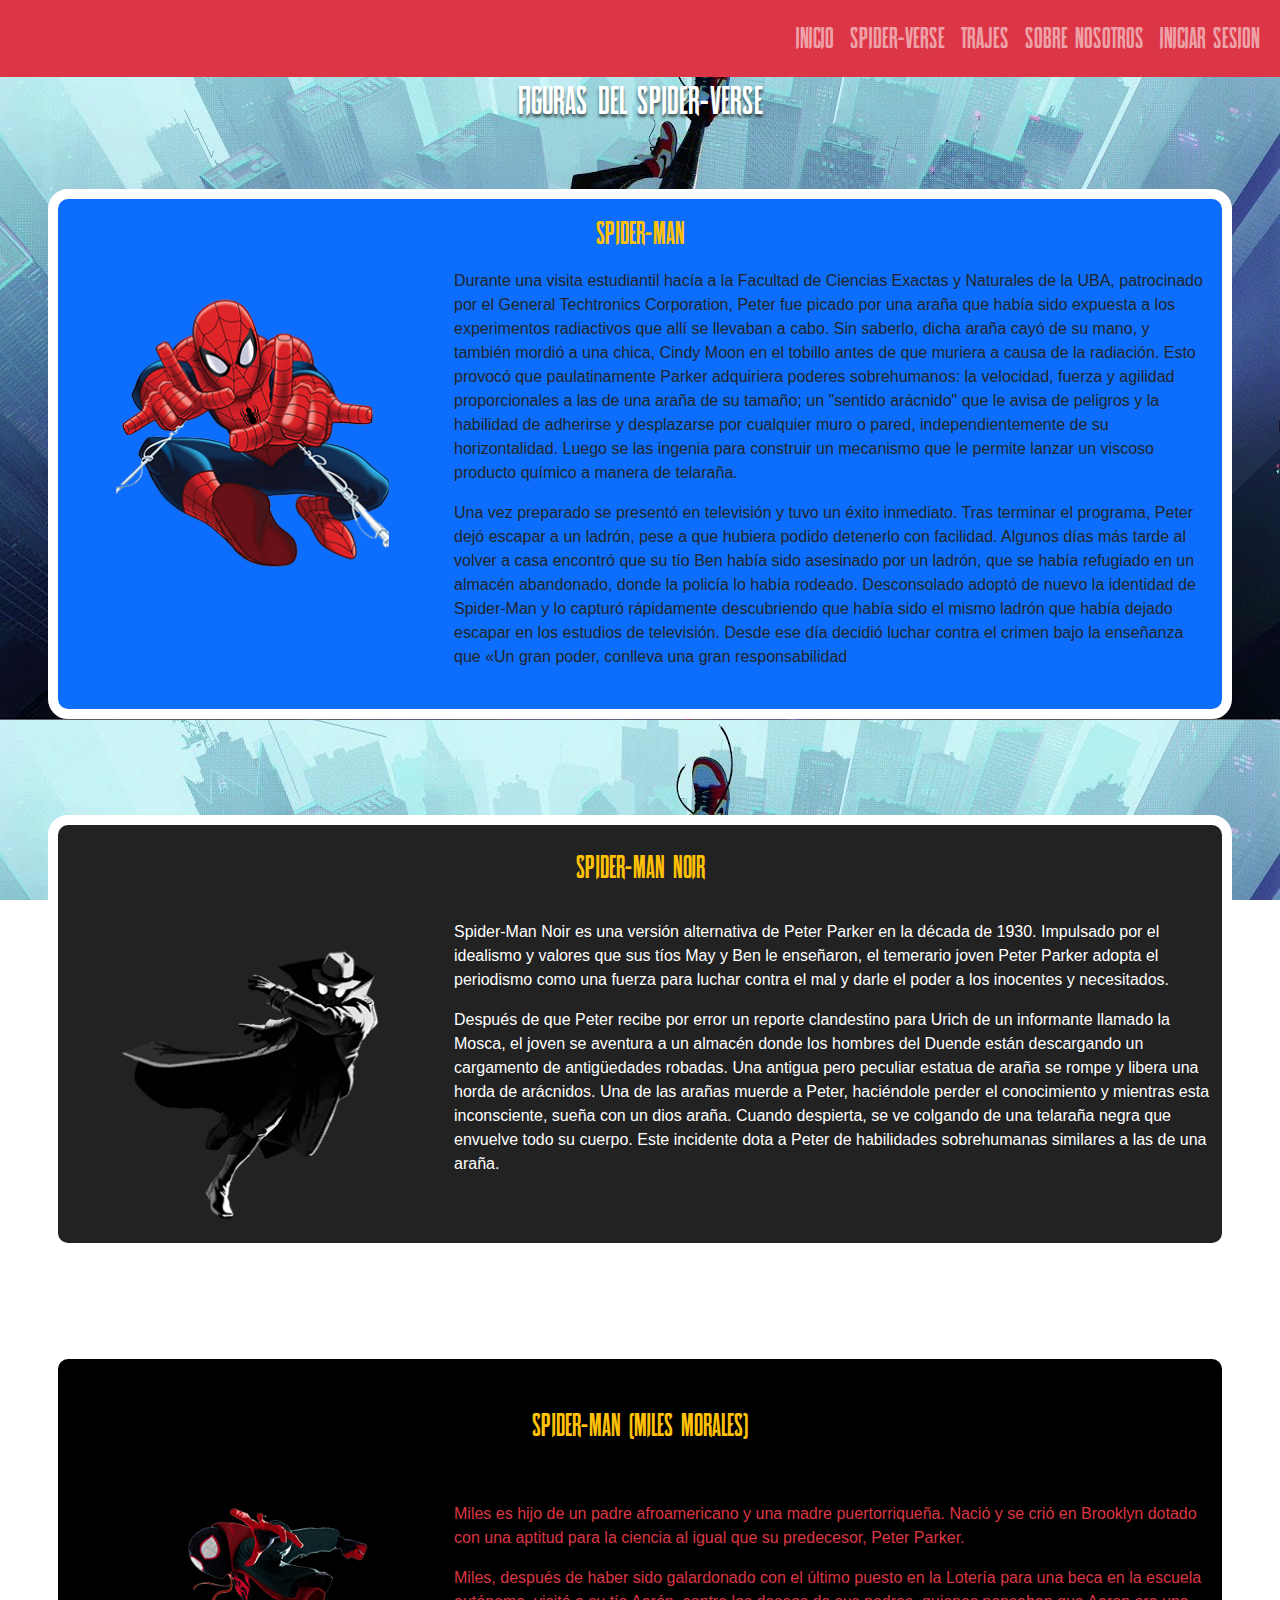
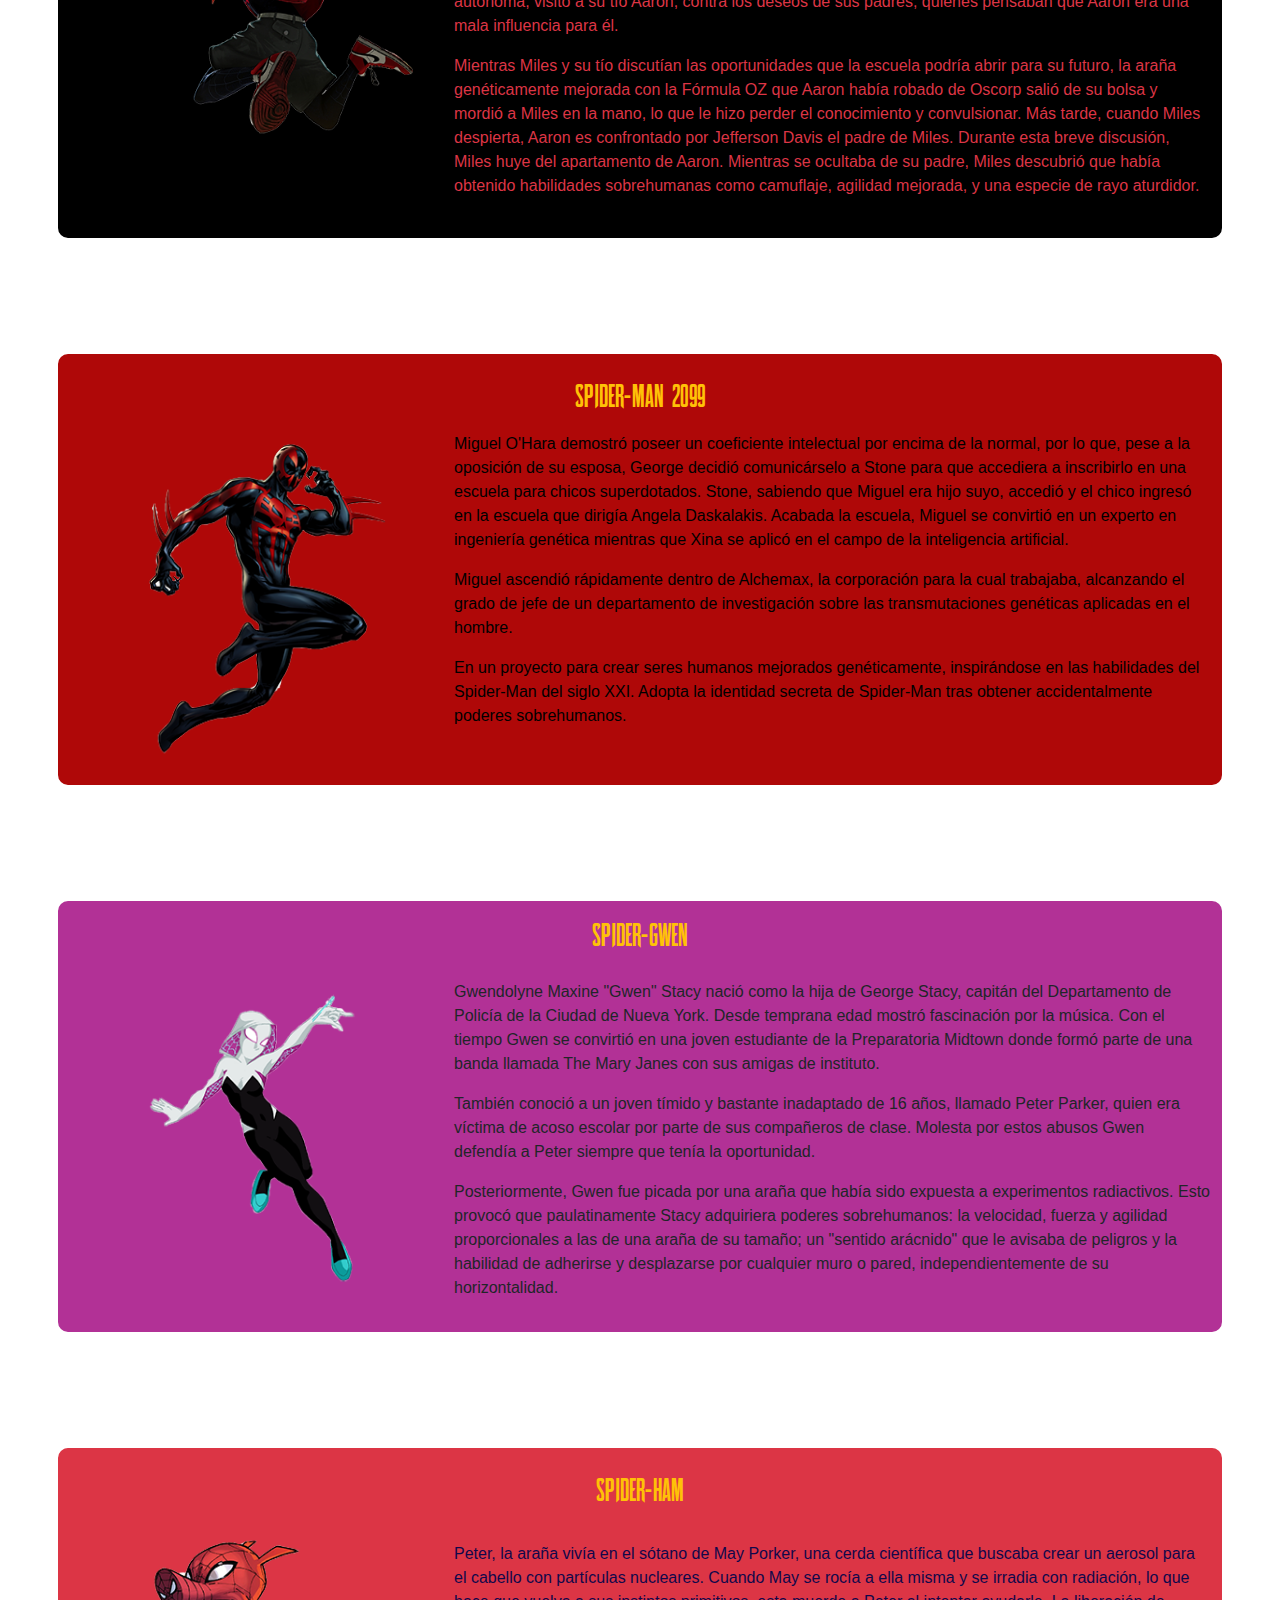
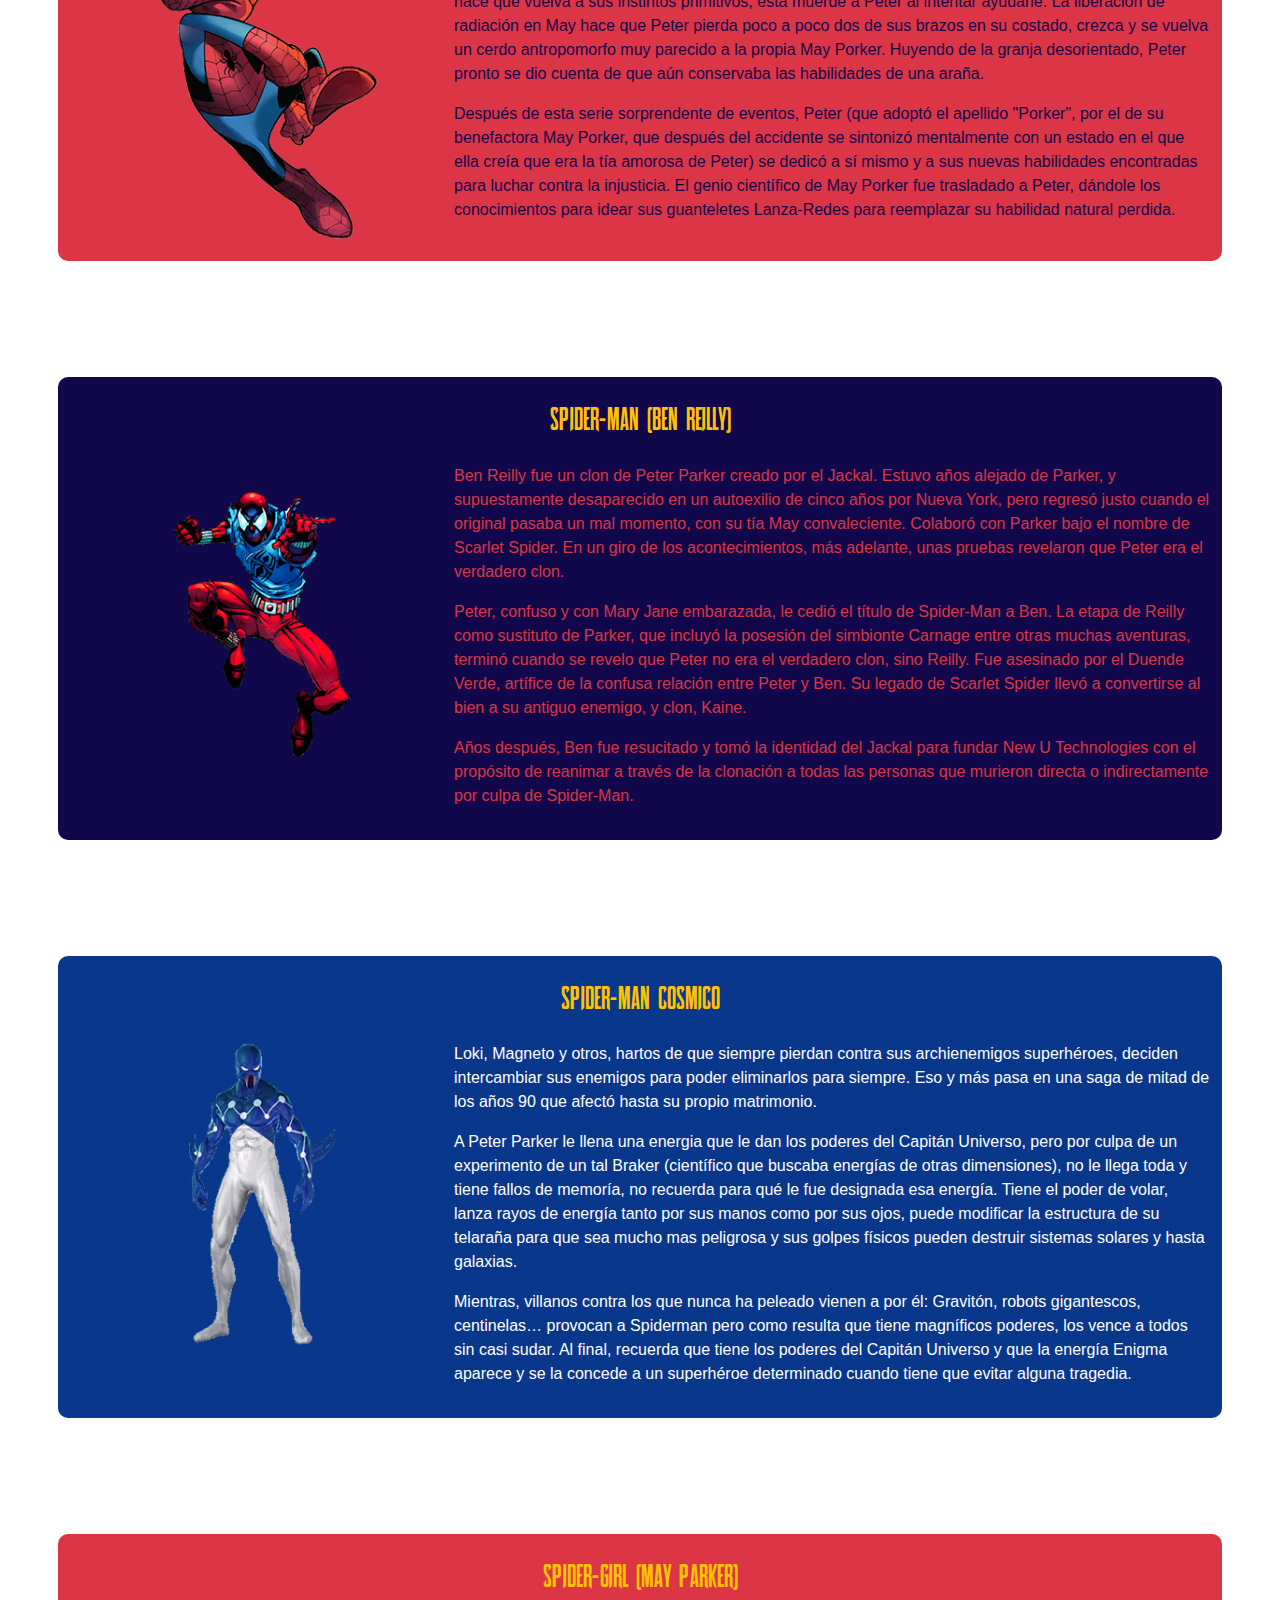
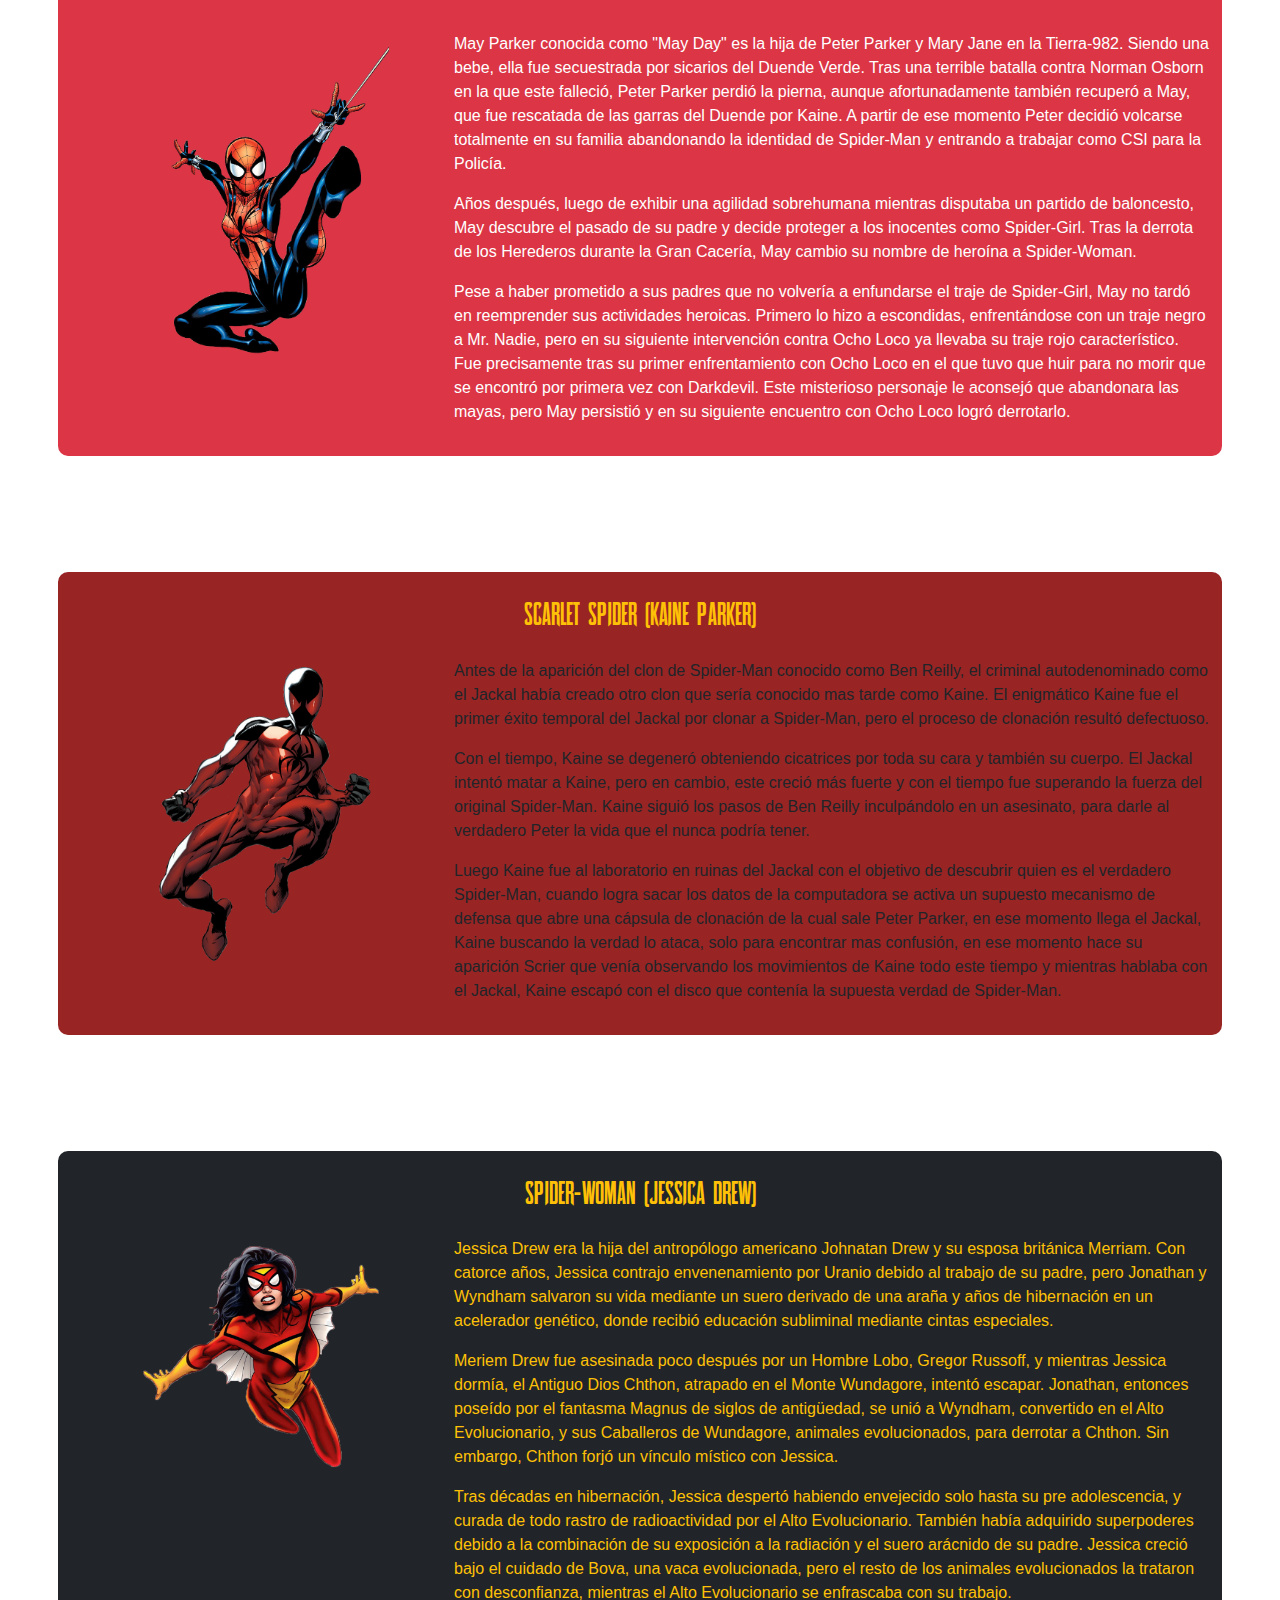
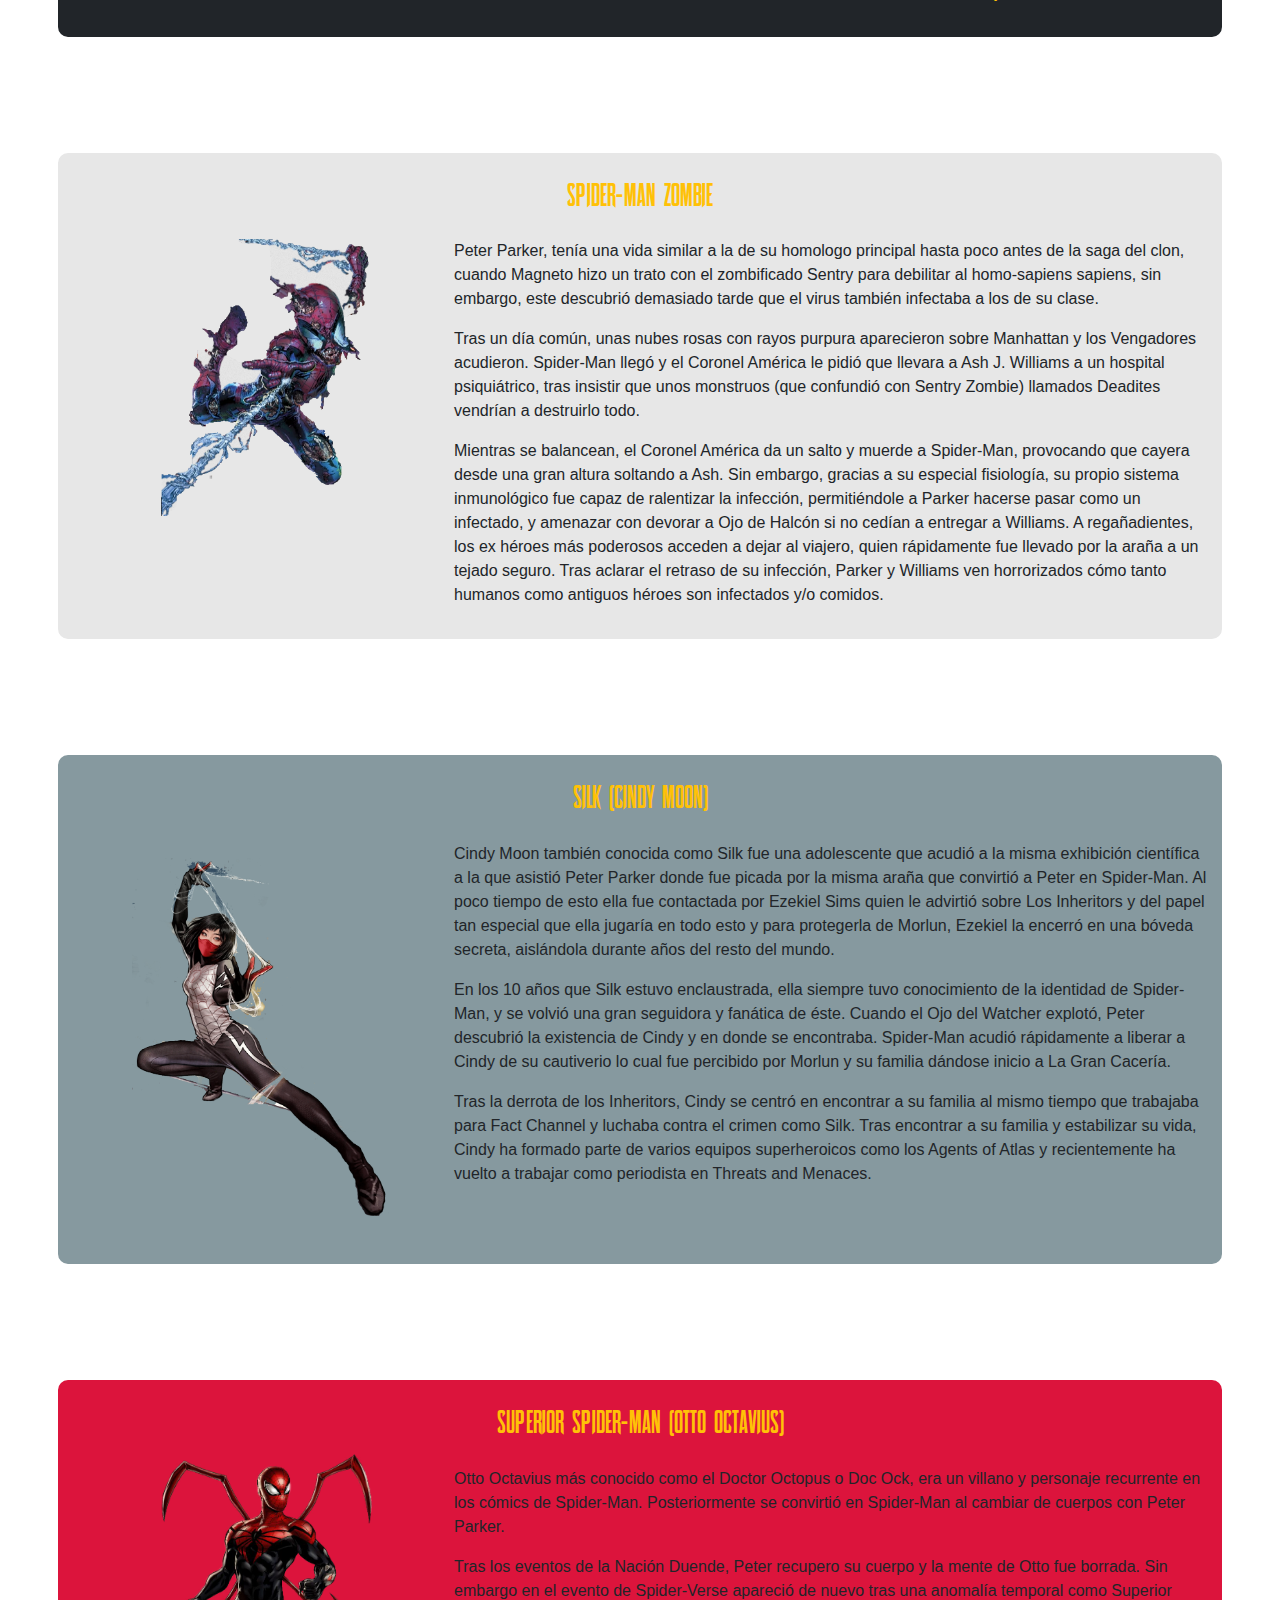
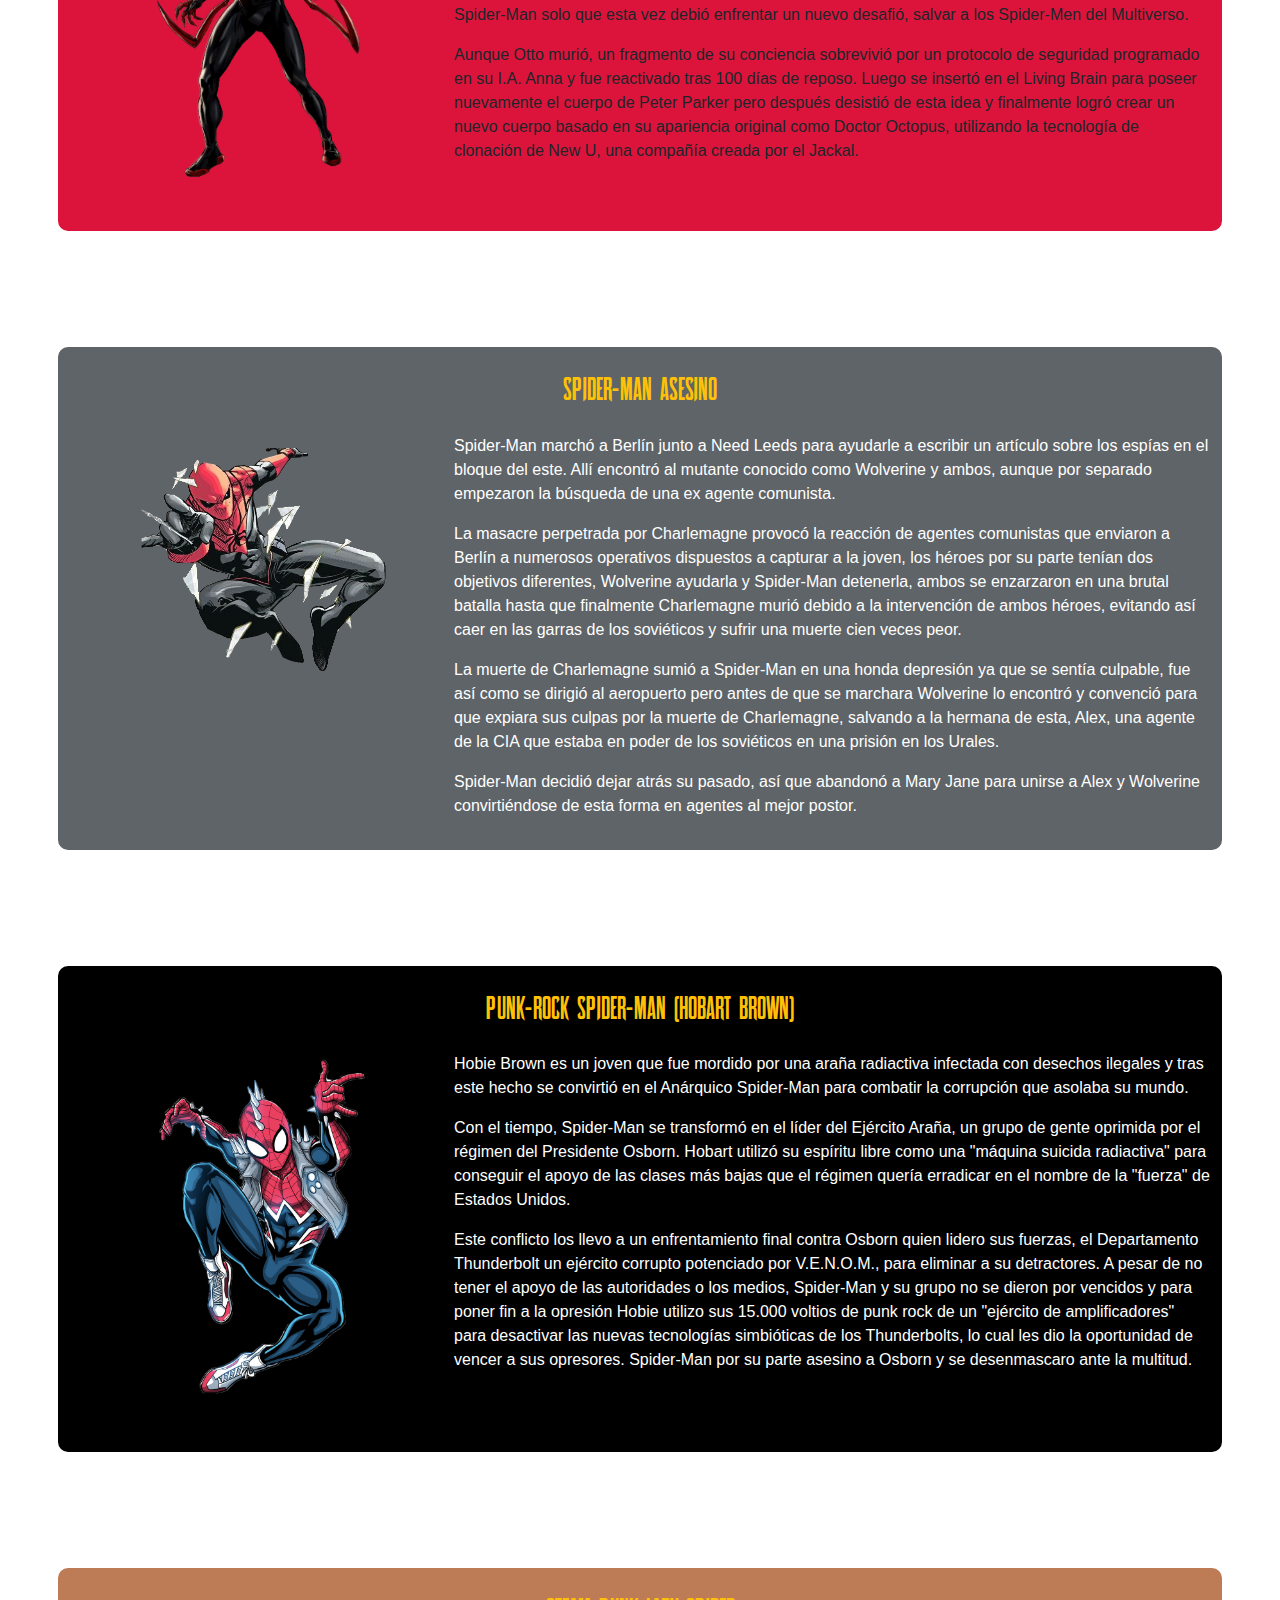
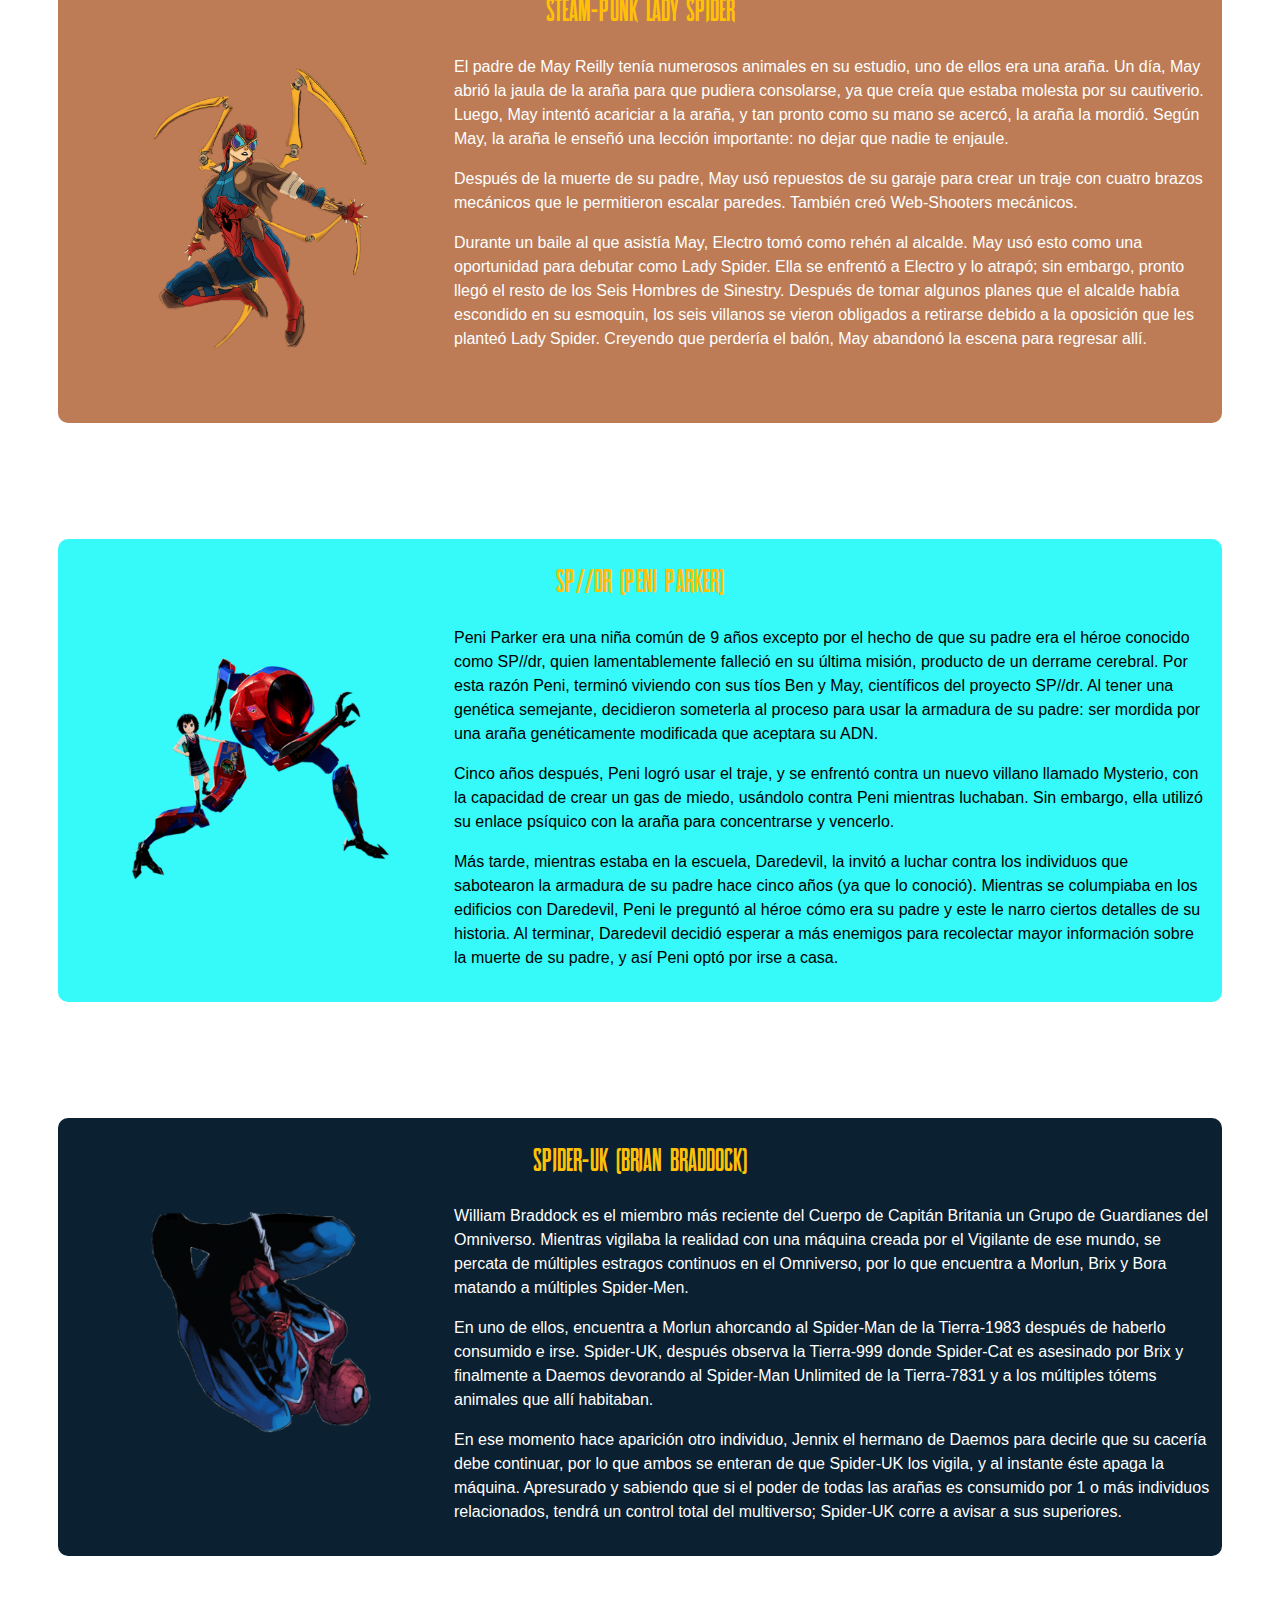
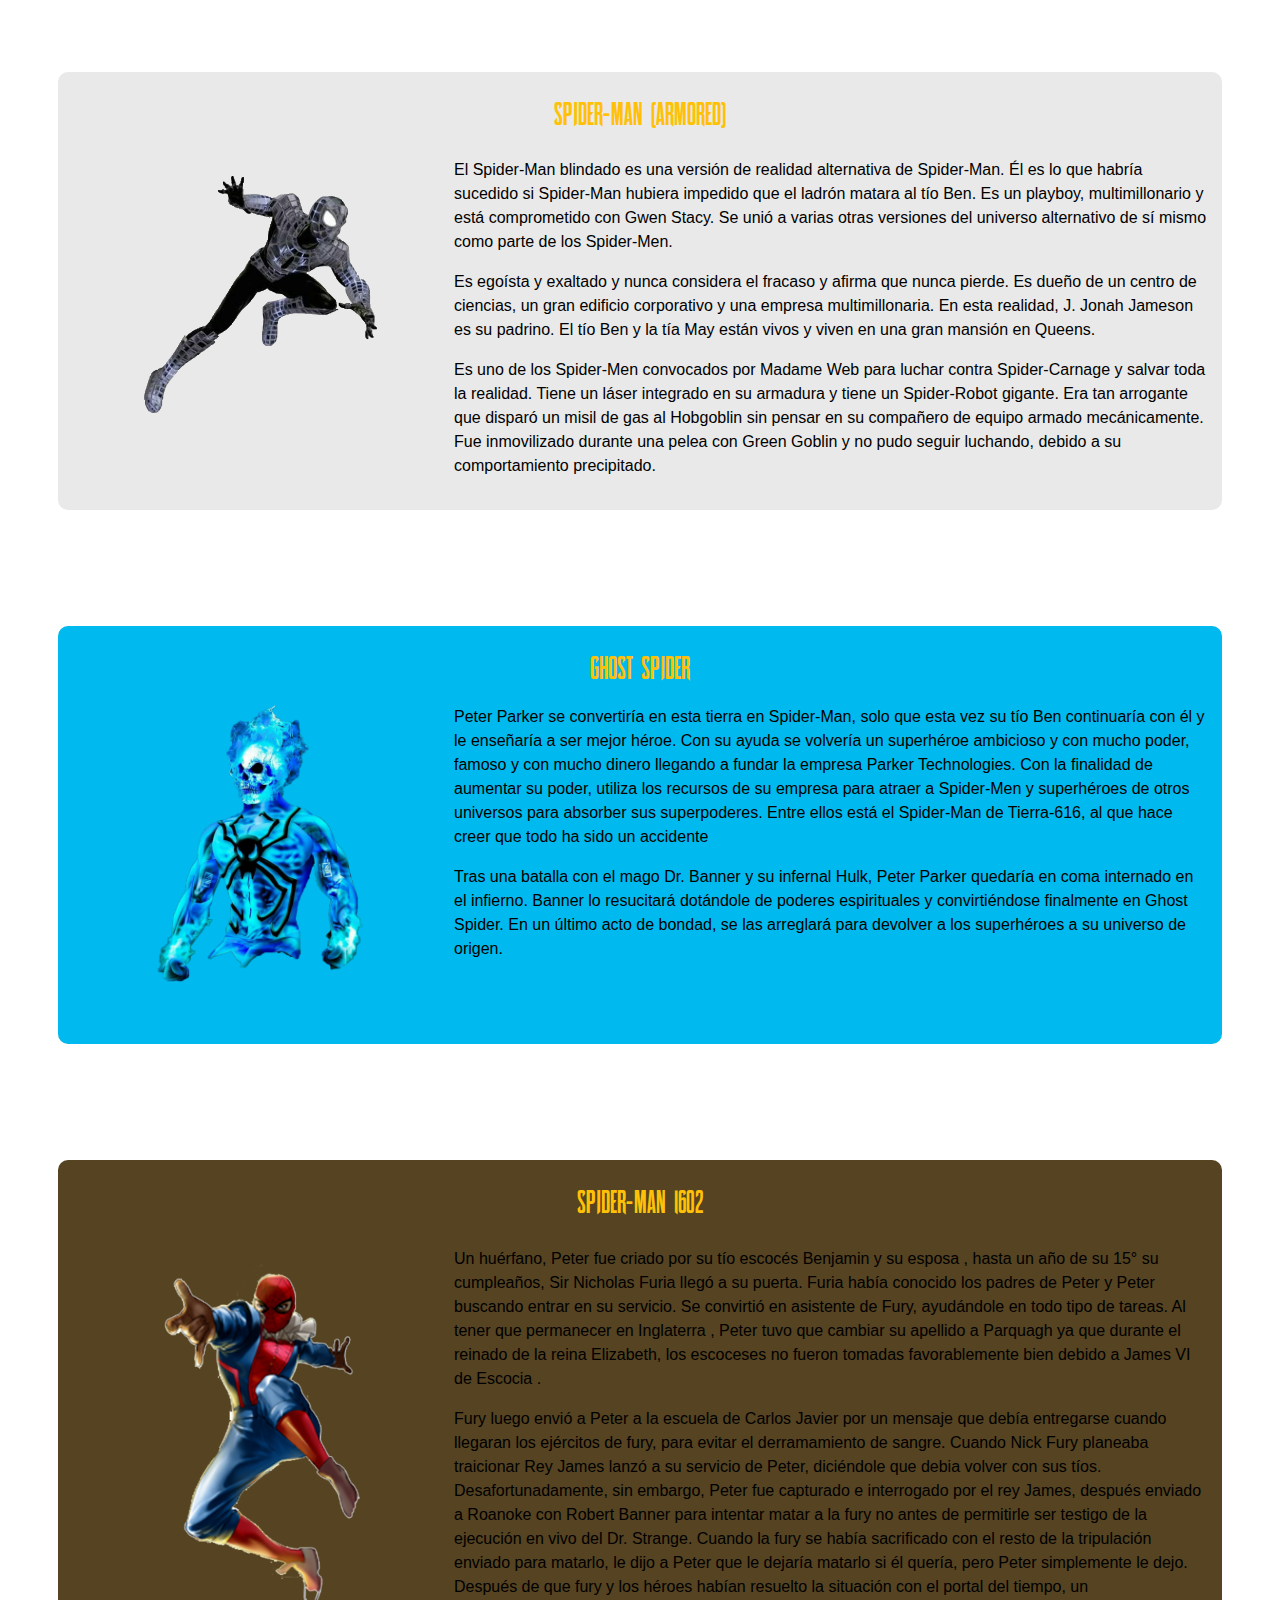
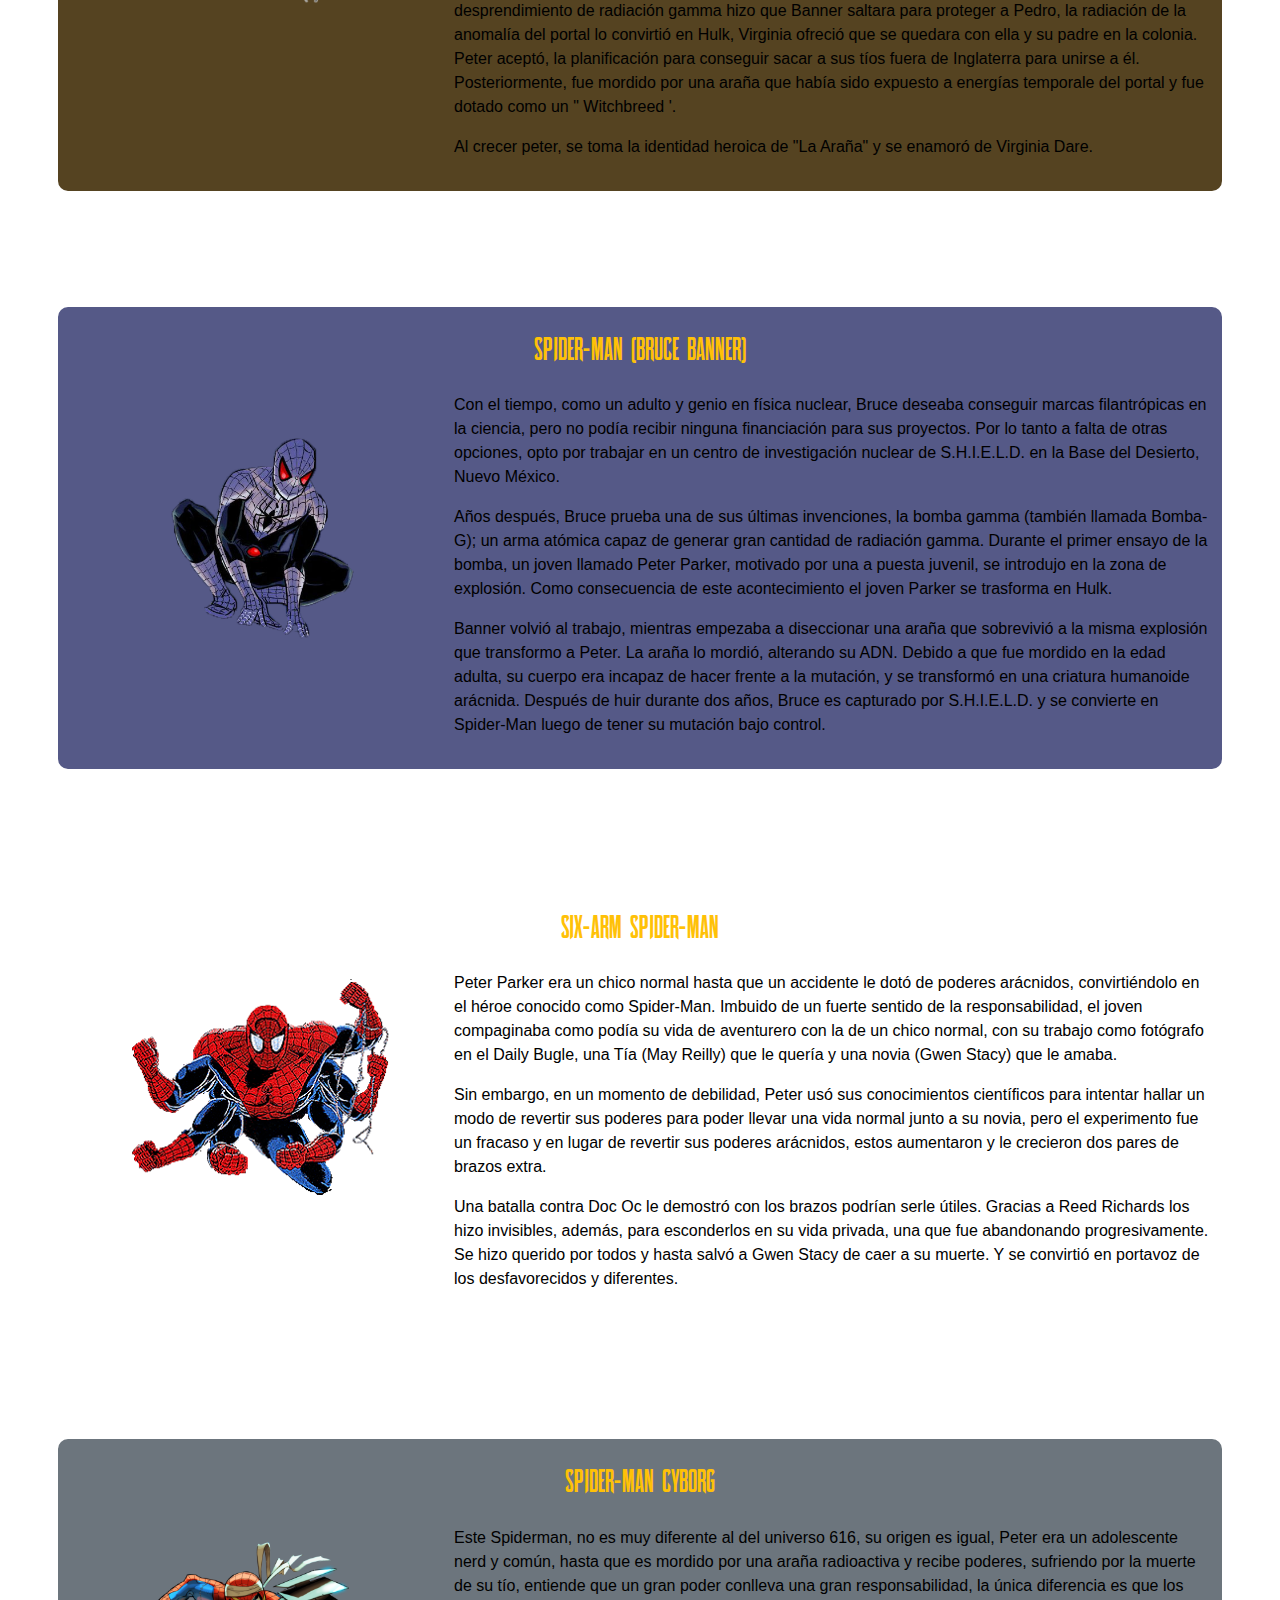
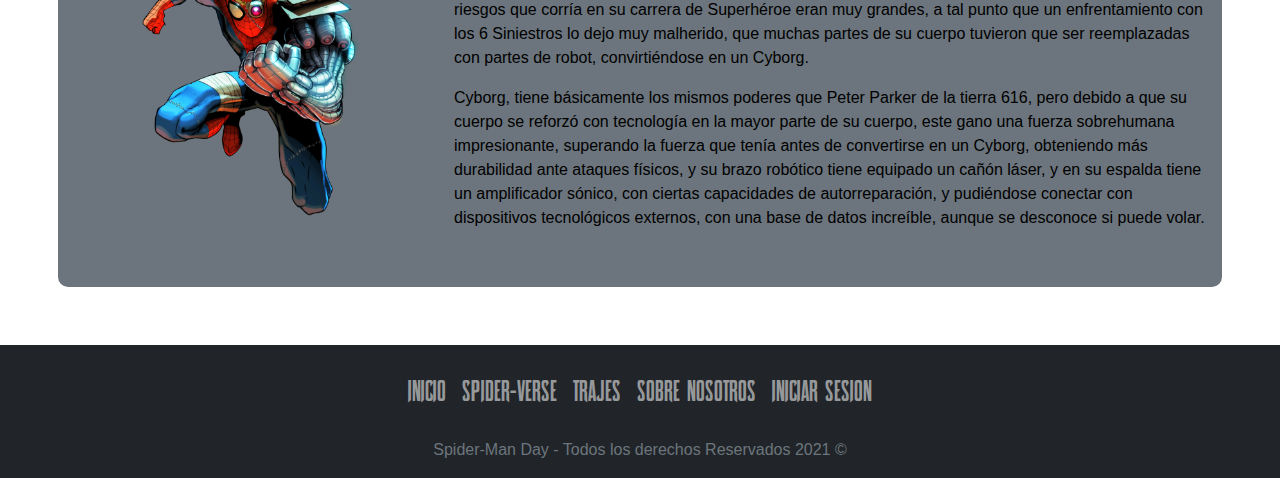
==== spider-Verse.html @ d1bace1b "Update spider-Verse.html" ====
<!DOCTYPE html>
<html lang="en">
<head>
    <meta charset="UTF-8">
    <meta http-equiv="X-UA-Compatible" content="IE=edge">
    <meta name="viewport" content="width=device-width, initial-scale=1.0">
    <title>Spider-Man Day</title>
    <link rel="stylesheet" href="css/bootstrap.min.css">
    <link rel="stylesheet" href="css/main.css">
    <link rel="stylesheet" href="">
</head>

<body class="footer-fijo">
    <nav class="navbar navbar-expand-sm navbar-dark bg-danger">
        <div class="container-fluid w-100">
            <a class="navbar-brand" href="index.html">
                <img src="https://logos-marcas.com/wp-content/uploads/2020/11/Spider-Man-Logo.png" alt="" width="200">
            </a>

            <button class="navbar-toggler" 
                type="button" 
                data-bs-toggle="collapse" 
                data-bs-target=#navbarSupportedContent
                aria-controls="#navbarSupportedContent"
                aria-expanded="false"
                aria-label="toggle navigation">
                <span class="navbar-toggler-icon"></span>
            </button>

            <div class="collapse navbar-collapse" id="navbarSupportedContent">
                <ul class="navbar-nav ms-auto">
                    <li class="nav-item"><a class="nav-link" href="index.html">Inicio</a></li>
                    <li class="nav-item"><a class="nav-link" href="spider-Verse.html">Spider-Verse</a></li>
                    <li class="nav-item"><a class="nav-link" href="trajes.html">Trajes</a></li>
                    <li class="nav-item"><a class="nav-link" href="sobre-nosotros.html">Sobre Nosotros</a></li>
                    <li class="nav-item"><a class="nav-link" href="login.html">iniciar sesion</a></li>
                </ul>
            </div>
        </div>
    </nav>

    <main id="spider-verse">
        <div  class="px-5 pb-5">
            <div class="container">
                <div class="row ">
                    <h1 class="text-center text-white text-shadow">Figuras del Spider-Verse</h1>
                </div>
            </div>
            <div class="container-fluid rounded pt-2 mt-5">
                <div class="row bg-primary card-border">
                    <div class="col-12">
                        <h2 class="text-center pt-3 text-warning">Spider-Man</h2>
                    </div>
                    <div class="col-md-4 text-center">
                        <img src="img/figure01.png" alt="" class="w-75 spider pb-4 ps-0">
                    </div>
                    <div class="mas-spiderverse col-md-8 ps-2 pt-2 pb-4">
                        <p>Durante una visita estudiantil hacía a la Facultad de Ciencias Exactas y Naturales de la UBA, patrocinado por el General Techtronics Corporation, Peter fue picado por una araña que había sido expuesta a los experimentos radiactivos que allí se llevaban a cabo. Sin saberlo, dicha araña cayó de su mano, y también mordió a una chica, Cindy Moon en el tobillo antes de que muriera a causa de la radiación. Esto provocó que paulatinamente Parker adquiriera poderes sobrehumanos: la velocidad, fuerza y agilidad proporcionales a las de una araña de su tamaño; un "sentido arácnido" que le avisa de peligros y la habilidad de adherirse y desplazarse por cualquier muro o pared, independientemente de su horizontalidad. Luego se las ingenia para construir un mecanismo que le permite lanzar un viscoso producto químico a manera de telaraña.</p>

                        <p>Una vez preparado se presentó en televisión y tuvo un éxito inmediato. Tras terminar el programa, Peter dejó escapar a un ladrón, pese a que hubiera podido detenerlo con facilidad. Algunos días más tarde al volver a casa encontró que su tío Ben había sido asesinado por un ladrón, que se había refugiado en un almacén abandonado, donde la policía lo había rodeado. Desconsolado adoptó de nuevo la identidad de Spider-Man y lo capturó rápidamente descubriendo que había sido el mismo ladrón que había dejado escapar en los estudios de televisión. Desde ese día decidió luchar contra el crimen bajo la enseñanza que «Un gran poder, conlleva una gran responsabilidad</p>
                    </div>
                </div>
            </div>
            <div class="container-fluid rounded pt-5 mt-5">
                <div class="row noir card-border text-white  ">
                    <div class="col-12">
                        <h2 class="text-center pt-4 text-warning">Spider-Man Noir</h2>
                    </div>
                    <div class="col-md-4 text-center">
                        <img src="img/figure02.png" alt="" class="w-75 spider pt-0 ps-0 mt-0">
                    </div>
                    <div class="mas-spiderverse col-md-8 ps-2 pt-4 pb-4">
                        <p>Spider-Man Noir es una versión alternativa de Peter Parker en la década de 1930. Impulsado por el idealismo y valores que sus tíos May y Ben le enseñaron, el temerario joven Peter Parker adopta el periodismo como una fuerza para luchar contra el mal y darle el poder a los inocentes y necesitados.</p> 

                        <p>Después de que Peter recibe por error un reporte clandestino para Urich de un informante llamado la Mosca, el joven se aventura a un almacén donde los hombres del Duende están descargando un cargamento de antigüedades robadas. Una antigua pero peculiar estatua de araña se rompe y libera una horda de arácnidos. Una de las arañas muerde a Peter, haciéndole perder el conocimiento y mientras esta inconsciente, sueña con un dios araña. Cuando despierta, se ve colgando de una telaraña negra que envuelve todo su cuerpo. Este incidente dota a Peter de habilidades sobrehumanas similares a las de una araña.</p>   
                    </div>
                </div>
            </div>
            <div class="container-fluid rounded pt-5 mt-5">
                <div class="row bg-black card-border text-danger ">
                    <div class="col-12">
                        <h2 class="text-center pt-5 p-0 text-warning">Spider-Man (Miles Morales)</h2>
                    </div>
                    <div class="col-md-4 text-center">
                        <img src="img/figure03.png" alt="" class="w-75 spider pt-0 ps-5 pb-2 ms-5 mt-0">
                    </div>
                    <div class="mas-spiderverse col-md-8 ps-2 pt-5 pb-4">
                        <p>Miles es hijo de un padre afroamericano y una madre puertorriqueña. Nació y se crió en Brooklyn dotado con una aptitud para la ciencia al igual que su predecesor, Peter Parker.</p>
                        <p>Miles, después de haber sido galardonado con el último puesto en la Lotería para una beca en la escuela autónoma, visitó a su tío Aarón, contra los deseos de sus padres, quienes pensaban que Aaron era una mala influencia para él. </p>
                        <p>Mientras Miles y su tío discutían las oportunidades que la escuela podría abrir para su futuro, la araña genéticamente mejorada con la Fórmula OZ que Aaron había robado de Oscorp salió de su bolsa y mordió a Miles en la mano, lo que le hizo perder el conocimiento y convulsionar. Más tarde, cuando Miles despierta, Aaron es confrontado por Jefferson Davis el padre de Miles. Durante esta breve discusión, Miles huye del apartamento de Aaron. Mientras se ocultaba de su padre, Miles descubrió que había obtenido habilidades sobrehumanas como camuflaje, agilidad mejorada, y una especie de rayo aturdidor. </p>
                    </div>
                </div>
            </div>
            <div class="container-fluid rounded pt-5 mt-5">
                <div class="row spider-2099 card-border text-black">
                    <div class="col-12">
                        <h2 class="text-center pt-4 text-warning">Spider-Man 2099</h2>
                    </div>
                    <div class="col-md-4 text-center">
                        <img src="img/figure04.png" alt="" class="w-75 spider pt-0 ps-2 pb-4 mt-0 ">
                    </div>
                    <div class="mas-spiderverse col-md-8 ps-0 pt-2 ps-2 pb-3">
                        <p>Miguel O'Hara demostró poseer un coeficiente intelectual por encima de la normal, por lo que, pese a la oposición de su esposa, George decidió comunicárselo a Stone para que accediera a inscribirlo en una escuela para chicos superdotados. Stone, sabiendo que Miguel era hijo suyo, accedió y el chico ingresó en la escuela que dirigía Angela Daskalakis.
                        Acabada la escuela, Miguel se convirtió en un experto en ingeniería genética mientras que Xina se aplicó en el campo de la inteligencia artificial.</p>
                        <p>Miguel ascendió rápidamente dentro de Alchemax, la corporación para la cual trabajaba, alcanzando el grado de jefe de un departamento de investigación sobre las transmutaciones genéticas aplicadas en el hombre. </p>
                        <p>En un proyecto para crear seres humanos mejorados genéticamente, inspirándose en las habilidades del Spider-Man del siglo XXI. Adopta la identidad secreta de Spider-Man tras obtener accidentalmente poderes sobrehumanos. </p>
                    </div>
                </div>
            </div>
            <div class="container-fluid rounded pt-5 mt-5">
                <div class="row gwen card-border text-dark ">
                    <div class="col-12">
                        <h2 class="text-center pt-3 text-warning">Spider-Gwen</h2>
                    </div>
                    <div class="col-md-4 text-center">
                        <img src="img/figure05.png" alt="" class="w-75 spider pt-0 ps-3 mt-0">
                    </div>
                    <div class="mas-spiderverse col-md-8 ps-2 pt-3 pb-3">
                        <p>Gwendolyne Maxine "Gwen" Stacy nació como la hija de George Stacy, capitán del Departamento de Policía de la Ciudad de Nueva York. Desde temprana edad mostró fascinación por la música. Con el tiempo Gwen se convirtió en una joven estudiante de la Preparatoria Midtown donde formó parte de una banda llamada The Mary Janes con sus amigas de instituto.</p>
                        <p>También conoció a un joven tímido y bastante inadaptado de 16 años, llamado Peter Parker, quien era víctima de acoso escolar por parte de sus compañeros de clase. Molesta por estos abusos Gwen defendía a Peter siempre que tenía la oportunidad. </p>
                        <p>Posteriormente, Gwen fue picada por una araña que había sido expuesta a experimentos radiactivos. Esto provocó que paulatinamente Stacy adquiriera poderes sobrehumanos: la velocidad, fuerza y agilidad proporcionales a las de una araña de su tamaño; un "sentido arácnido" que le avisaba de peligros y la habilidad de adherirse y desplazarse por cualquier muro o pared, independientemente de su horizontalidad. </p>
                    </div>
                </div>
            </div>
            <div class="container-fluid rounded pt-5 mt-5">
                <div class="row bg-danger ham card-border">
                    <div class="col-12">
                        <h2 class="text-center pt-4 text-warning">Spider-Ham</h2>
                    </div>
                    <div class="col-md-4 text-center">
                        <img src="img/figure06.png" alt="" class="w-75 spider pt-0 pb-3 ps-3">
                    </div>
                    <div class="mas-spiderverse col-md-8 ps-2 pt-4 pb-3">
                        <p>Peter, la araña vivía en el sótano de May Porker, una cerda científica que buscaba crear un aerosol para el cabello con partículas nucleares. Cuando May se rocía a ella misma y se irradia con radiación, lo que hace que vuelva a sus instintos primitivos, esta muerde a Peter al intentar ayudarle. La liberación de radiación en May hace que Peter pierda poco a poco dos de sus brazos en su costado, crezca y se vuelva un cerdo antropomorfo muy parecido a la propia May Porker. Huyendo de la granja desorientado, Peter pronto se dio cuenta de que aún conservaba las habilidades de una araña.</p>
                        <p>Después de esta serie sorprendente de eventos, Peter (que adoptó el apellido "Porker", por el de su benefactora May Porker, que después del accidente se sintonizó mentalmente con un estado en el que ella creía que era la tía amorosa de Peter) se dedicó a sí mismo y a sus nuevas habilidades encontradas para luchar contra la injusticia. El genio científico de May Porker fue trasladado a Peter, dándole los conocimientos para idear sus guanteletes Lanza-Redes para reemplazar su habilidad natural perdida. </p>
                    </div>
                </div>
            </div>
            <div class="container-fluid rounded pt-5 mt-5">
                <div class="row escarlata card-border text-danger ">
                    <div class="col-12">
                        <h2 class="text-center pt-4 pb-0 mb-0 text-warning">Spider-Man (Ben Reilly)</h2>
                    </div>
                    <div class="col-md-4 text-center">
                        <img src="img/figure07.png" alt="" class="w-75 spider pt-0 ps-3 mt-0">
                    </div>
                    <div class="mas-spiderverse col-md-8 ps-2 pt-4 pb-3">
                        <p>Ben Reilly fue un clon de Peter Parker creado por el Jackal. Estuvo años alejado de Parker, y supuestamente desaparecido en un autoexilio de cinco años por Nueva York, pero regresó justo cuando el original pasaba un mal momento, con su tía May convaleciente. Colaboró con Parker bajo el nombre de Scarlet Spider. En un giro de los acontecimientos, más adelante, unas pruebas revelaron que Peter era el verdadero clon.</p>
                        <p>Peter, confuso y con Mary Jane embarazada, le cedió el título de Spider-Man a Ben. La etapa de Reilly como sustituto de Parker, que incluyó la posesión del simbionte Carnage entre otras muchas aventuras, terminó cuando se revelo que Peter no era el verdadero clon, sino Reilly. Fue asesinado por el Duende Verde, artífice de la confusa relación entre Peter y Ben. Su legado de Scarlet Spider llevó a convertirse al bien a su antiguo enemigo, y clon, Kaine.</p>
                        <p>Años después, Ben fue resucitado y tomó la identidad del Jackal para fundar New U Technologies con el propósito de reanimar a través de la clonación a todas las personas que murieron directa o indirectamente por culpa de Spider-Man.</p>
                    </div>
                </div>
            </div>
            <div class="container-fluid rounded pt-5 mt-5">
                <div class="row cosmico card-border text-dark ">
                    <div class="col-12">
                        <h2 class="text-center pt-4 text-warning">Spider-Man Cosmico</h2>
                    </div>
                    <div class="col-md-4 text-center">
                        <img src="img/figure08.png" alt="" class="w-75 spider pt-0 ps-3">
                    </div>
                    <div class="mas-spiderverse col-md-8 ps-2 pt-3 pb-3 text-white">
                        <p>Loki, Magneto y otros, hartos de que siempre pierdan contra sus archienemigos superhéroes, deciden intercambiar sus enemigos para poder eliminarlos para siempre. Eso y más pasa en una saga de mitad de los años 90 que afectó hasta su propio matrimonio.</p>
                        <p>A Peter Parker le llena una energia que le dan los poderes del Capitán Universo, pero por culpa de un experimento de un tal Braker (científico que buscaba energías de otras dimensiones), no le llega toda y tiene fallos de memoría, no recuerda para qué le fue designada esa energía. Tiene el poder de volar, lanza rayos de energía tanto por sus manos como por sus ojos, puede modificar la estructura de su telaraña para que sea mucho mas peligrosa y sus golpes físicos pueden destruir sistemas solares y hasta galaxias.</p>
                        <p>Mientras, villanos contra los que nunca ha peleado vienen a por él: Gravitón, robots gigantescos, centinelas… provocan a Spiderman pero como resulta que tiene magníficos poderes, los vence a todos sin casi sudar. Al final, recuerda que tiene los poderes del Capitán Universo y que la energía Enigma aparece y se la concede a un superhéroe determinado cuando tiene que evitar alguna tragedia.</p>
                    </div>
                </div>
            </div>
            <div class="container-fluid rounded pt-5 mt-5">
                <div class="row bg-danger card-border text-dark ">
                    <div class="col-12">
                        <h2 class="text-center pt-4 pb-4 text-warning">Spider-Girl (May Parker)</h2>
                    </div>
                    <div class="col-md-4 text-center">
                        <img src="img/figure09.png" alt="" class="w-75 spider pt-0 ps-3 pb-0">
                    </div>
                    <div class="mas-spiderverse col-md-8 ps-2 pt-1 pb-3 text-white">
                        <p>May Parker conocida como "May Day" es la hija de Peter Parker y Mary Jane en la Tierra-982. Siendo una bebe, ella fue secuestrada por sicarios del Duende Verde. Tras una terrible batalla contra Norman Osborn en la que este falleció, Peter Parker perdió la pierna, aunque afortunadamente también recuperó a May, que fue rescatada de las garras del Duende por Kaine. A partir de ese momento Peter decidió volcarse totalmente en su familia abandonando la identidad de Spider-Man y entrando a trabajar como CSI para la Policía.</p>
                        <p>Años después, luego de exhibir una agilidad sobrehumana mientras disputaba un partido de baloncesto, May descubre el pasado de su padre y decide proteger a los inocentes como Spider-Girl. Tras la derrota de los Herederos durante la Gran Cacería, May cambio su nombre de heroína a Spider-Woman. </p>
                        <p>Pese a haber prometido a sus padres que no volvería a enfundarse el traje de Spider-Girl, May no tardó en reemprender sus actividades heroicas. Primero lo hizo a escondidas, enfrentándose con un traje negro a Mr. Nadie, pero en su siguiente intervención contra Ocho Loco ya llevaba su traje rojo característico. Fue precisamente tras su primer enfrentamiento con Ocho Loco en el que tuvo que huir para no morir que se encontró por primera vez con Darkdevil. Este misterioso personaje le aconsejó que abandonara las mayas, pero May persistió y en su siguiente encuentro con Ocho Loco logró derrotarlo. </p>
                    </div>
                </div>
            </div>
            <div class="container-fluid rounded pt-5 mt-5">
                <div class="row scarlet card-border text-dark ">
                    <div class="col-12">
                        <h2 class="text-center pt-4 text-warning">Scarlet Spider (Kaine Parker)</h2>
                    </div>
                    <div class="col-md-4 text-center">
                        <img src="img/figure10.png" alt="" class="w-75 spider pt-4  pb-2 ps-3 mt-0">
                    </div>
                    <div class="mas-spiderverse col-md-8 ps-2 pt-3 pb-3">
                        <p>Antes de la aparición del clon de Spider-Man conocido como Ben Reilly, el criminal autodenominado como el Jackal había creado otro clon que sería conocido mas tarde como Kaine. El enigmático Kaine fue el primer éxito temporal del Jackal por clonar a Spider-Man, pero el proceso de clonación resultó defectuoso. </p>
                        <p>Con el tiempo, Kaine se degeneró obteniendo cicatrices por toda su cara y también su cuerpo. El Jackal intentó matar a Kaine, pero en cambio, este creció más fuerte y con el tiempo fue superando la fuerza del original Spider-Man. Kaine siguió los pasos de Ben Reilly inculpándolo en un asesinato, para darle al verdadero Peter la vida que el nunca podría tener. </p>
                        <p>Luego Kaine fue al laboratorio en ruinas del Jackal con el objetivo de descubrir quien es el verdadero Spider-Man, cuando logra sacar los datos de la computadora se activa un supuesto mecanismo de defensa que abre una cápsula de clonación de la cual sale Peter Parker, en ese momento llega el Jackal, Kaine buscando la verdad lo ataca, solo para encontrar mas confusión, en ese momento hace su aparición Scrier que venía observando los movimientos de Kaine todo este tiempo y mientras hablaba con el Jackal, Kaine escapó con el disco que contenía la supuesta verdad de Spider-Man. </p>
                    </div>
                </div>
            </div>
            <div class="container-fluid rounded pt-5 mt-5">
                <div class="row cosmico bg-dark card-border text-warning ">
                    <div class="col-12">
                        <h2 class="text-center pt-4 text-warning">Spider-Woman (Jessica Drew)</h2>
                    </div>
                    <div class="col-md-4 text-center">
                        <img src="img/figure11.png" alt="" class="w-75 spider pt-2 ps-3">
                    </div>
                    <div class="mas-spiderverse col-md-8 ps-2 pt-3 pb-3">
                        <p>Jessica Drew era la hija del antropólogo americano Johnatan Drew y su esposa británica Merriam. Con catorce años, Jessica contrajo envenenamiento por Uranio debido al trabajo de su padre, pero Jonathan y Wyndham salvaron su vida mediante un suero derivado de una araña y años de hibernación en un acelerador genético, donde recibió educación subliminal mediante cintas especiales.</p>
                        <p>Meriem Drew fue asesinada poco después por un Hombre Lobo, Gregor Russoff, y mientras Jessica dormía, el Antiguo Dios Chthon, atrapado en el Monte Wundagore, intentó escapar. Jonathan, entonces poseído por el fantasma Magnus de siglos de antigüedad, se unió a Wyndham, convertido en el Alto Evolucionario, y sus Caballeros de Wundagore, animales evolucionados, para derrotar a Chthon. Sin embargo, Chthon forjó un vínculo místico con Jessica. </p>
                        <p>Tras décadas en hibernación, Jessica despertó habiendo envejecido solo hasta su pre adolescencia, y curada de todo rastro de radioactividad por el Alto Evolucionario. También había adquirido superpoderes debido a la combinación de su exposición a la radiación y el suero arácnido de su padre. Jessica creció bajo el cuidado de Bova, una vaca evolucionada, pero el resto de los animales evolucionados la trataron con desconfianza, mientras el Alto Evolucionario se enfrascaba con su trabajo. </p>
                    </div>
                </div>
            </div>
            <div class="container-fluid rounded pt-5 mt-5">
                <div class="row zombie card-border text-dark ">
                    <div class="col-12">
                        <h2 class="text-center pt-4 text-warning">Spider-Man Zombie</h2>
                    </div>
                    <div class="col-md-4 text-center">
                        <img src="img/figure12.png" alt="" class="w-75 spider pt-3 ps-3">
                    </div>
                    <div class="mas-spiderverse col-md-8 ps-2 pt-3 pb-3 ">
                        <p>Peter Parker, tenía una vida similar a la de su homologo principal hasta poco antes de la saga del clon, cuando Magneto hizo un trato con el zombificado Sentry para debilitar al homo-sapiens sapiens, sin embargo, este descubrió demasiado tarde que el virus también infectaba a los de su clase. </p>
                        <p>Tras un día común, unas nubes rosas con rayos purpura aparecieron sobre Manhattan y los Vengadores acudieron. Spider-Man llegó y el Coronel América le pidió que llevara a Ash J. Williams a un hospital psiquiátrico, tras insistir que unos monstruos (que confundió con Sentry Zombie) llamados Deadites vendrían a destruirlo todo. </p>
                        <p>Mientras se balancean, el Coronel América da un salto y muerde a Spider-Man, provocando que cayera desde una gran altura soltando a Ash. Sin embargo, gracias a su especial fisiología, su propio sistema inmunológico fue capaz de ralentizar la infección, permitiéndole a Parker hacerse pasar como un infectado, y amenazar con devorar a Ojo de Halcón si no cedían a entregar a Williams. A regañadientes, los ex héroes más poderosos acceden a dejar al viajero, quien rápidamente fue llevado por la araña a un tejado seguro. Tras aclarar el retraso de su infección, Parker y Williams ven horrorizados cómo tanto humanos como antiguos héroes son infectados y/o comidos. </p>
                    </div>
                </div>
            </div>
            <div class="container-fluid rounded pt-5 mt-5">
                <div class="row silk card-border text-dark ">
                    <div class="col-12">
                        <h2 class="text-center pt-4 text-warning">Silk (Cindy Moon)</h2>
                    </div>
                    <div class="col-md-4 text-center">
                        <img src="img/figure13.png" alt="" class="w-75 spider pt-0 pb-5 ps-3">
                    </div>
                    <div class="mas-spiderverse col-md-8 ps-2 pt-3 pb-3 ">
                        <p>Cindy Moon también conocida como Silk fue una adolescente que acudió a la misma exhibición científica a la que asistió Peter Parker donde fue picada por la misma araña que convirtió a Peter en Spider-Man. Al poco tiempo de esto ella fue contactada por Ezekiel Sims quien le advirtió sobre Los Inheritors y del papel tan especial que ella jugaría en todo esto y para protegerla de Morlun, Ezekiel la encerró en una bóveda secreta, aislándola durante años del resto del mundo.</p>
                        <p>En los 10 años que Silk estuvo enclaustrada, ella siempre tuvo conocimiento de la identidad de Spider-Man, y se volvió una gran seguidora y fanática de éste. Cuando el Ojo del Watcher explotó, Peter descubrió la existencia de Cindy y en donde se encontraba. Spider-Man acudió rápidamente a liberar a Cindy de su cautiverio lo cual fue percibido por Morlun y su familia dándose inicio a La Gran Cacería.</p>
                        <p>Tras la derrota de los Inheritors, Cindy se centró en encontrar a su familia al mismo tiempo que trabajaba para Fact Channel y luchaba contra el crimen como Silk. Tras encontrar a su familia y estabilizar su vida, Cindy ha formado parte de varios equipos superheroicos como los Agents of Atlas y recientemente ha vuelto a trabajar como periodista en Threats and Menaces.</p>
                    </div>
                </div>     
            </div>
            <div class="container-fluid rounded pt-5 mt-5">
                <div class="row superior card-border text-dark ">
                    <div class="col-12">
                        <h2 class="text-center pt-4 text-warning">Superior Spider-Man (Otto Octavius)</h2>
                    </div>
                    <div class="col-md-4 text-center">
                        <img src="img/figure14.png" alt="" class="w-75 spider pt-0 pb-5 ps-3">
                    </div>
                    <div class="mas-spiderverse col-md-8 ps-2 pt-3 pb-3 ">
                        <p>Otto Octavius más conocido como el Doctor Octopus o Doc Ock, era un villano y personaje recurrente en los cómics de Spider-Man. Posteriormente se convirtió en Spider-Man al cambiar de cuerpos con Peter Parker. </p>
                        <p>Tras los eventos de la Nación Duende, Peter recupero su cuerpo y la mente de Otto fue borrada. Sin embargo en el evento de Spider-Verse apareció de nuevo tras una anomalía temporal como Superior Spider-Man solo que esta vez debió enfrentar un nuevo desafió, salvar a los Spider-Men del Multiverso. </p>
                        <p>Aunque Otto murió, un fragmento de su conciencia sobrevivió por un protocolo de seguridad programado en su I.A. Anna y fue reactivado tras 100 días de reposo. Luego se insertó en el Living Brain para poseer nuevamente el cuerpo de Peter Parker pero después desistió de esta idea y finalmente logró crear un nuevo cuerpo basado en su apariencia original como Doctor Octopus, utilizando la tecnología de clonación de New U, una compañía creada por el Jackal. </p>
                    </div>
                </div>
            </div>
            <div class="container-fluid rounded pt-5 mt-5">
                <div class="row asesino card-border text-white ">
                    <div class="col-12">
                        <h2 class="text-center pt-4 text-warning">Spider-Man Asesino</h2>
                    </div>
                    <div class="col-md-4 text-center">
                        <img src="img/figure15.png" alt="" class="w-75 spider pt-4 pb-5 ps-3">
                    </div>
                    <div class="mas-spiderverse col-md-8 ps-2 pt-3 pb-3 ">
                        <p>Spider-Man marchó a Berlín junto a Need Leeds para ayudarle a escribir un artículo sobre los espías en el bloque del este. Allí encontró al mutante conocido como Wolverine y ambos, aunque por separado empezaron la búsqueda de una ex agente comunista. </p>
                        <p>La masacre perpetrada por Charlemagne provocó la reacción de agentes comunistas que enviaron a Berlín a numerosos operativos dispuestos a capturar a la joven, los héroes por su parte tenían dos objetivos diferentes, Wolverine ayudarla y Spider-Man detenerla, ambos se enzarzaron en una brutal batalla hasta que finalmente Charlemagne murió debido a la intervención de ambos héroes, evitando así caer en las garras de los soviéticos y sufrir una muerte cien veces peor. </p>
                        <p>La muerte de Charlemagne sumió a Spider-Man en una honda depresión ya que se sentía culpable, fue así como se dirigió al aeropuerto pero antes de que se marchara Wolverine lo encontró y convenció para que expiara sus culpas por la muerte de Charlemagne, salvando a la hermana de esta, Alex, una agente de la CIA que estaba en poder de los soviéticos en una prisión en los Urales. </p>
                        <p>Spider-Man decidió dejar atrás su pasado, así que abandonó a Mary Jane para unirse a Alex y Wolverine convirtiéndose de esta forma en agentes al mejor postor. </p>
                    </div>
                </div>
            </div>
            <div class="container-fluid rounded pt-5 mt-5">
                <div class="row bg-black card-border text-white ">
                    <div class="col-12">
                        <h2 class="text-center pt-4 text-warning">Punk-Rock Spider-Man (Hobart Brown)</h2>
                    </div>
                    <div class="col-md-4 text-center">
                        <img src="img/figure16.png" alt="" class="w-75 spider pt-3 pb-5 ps-3">
                    </div>
                    <div class="mas-spiderverse col-md-8 ps-2 pt-3 pb-3 ">
                        <p>Hobie Brown es un joven que fue mordido por una araña radiactiva infectada con desechos ilegales y tras este hecho se convirtió en el Anárquico Spider-Man para combatir la corrupción que asolaba su mundo. </p>
                        <p>Con el tiempo, Spider-Man se transformó en el líder del Ejército Araña, un grupo de gente oprimida por el régimen del Presidente Osborn. Hobart utilizó su espíritu libre como una "máquina suicida radiactiva" para conseguir el apoyo de las clases más bajas que el régimen quería erradicar en el nombre de la "fuerza" de Estados Unidos. </p>
                        <p>Este conflicto los llevo a un enfrentamiento final contra Osborn quien lidero sus fuerzas, el Departamento Thunderbolt un ejército corrupto potenciado por V.E.N.O.M., para eliminar a su detractores. A pesar de no tener el apoyo de las autoridades o los medios, Spider-Man y su grupo no se dieron por vencidos y para poner fin a la opresión Hobie utilizo sus 15.000 voltios de punk rock de un "ejército de amplificadores" para desactivar las nuevas tecnologías simbióticas de los Thunderbolts, lo cual les dio la oportunidad de vencer a sus opresores. Spider-Man por su parte asesino a Osborn y se desenmascaro ante la multitud.</p>
                    </div>
                </div>
            </div>
            <div class="container-fluid rounded pt-5 mt-5">
                <div class="row lady card-border text-white ">
                    <div class="col-12">
                        <h2 class="text-center pt-4 text-warning">Steam-Punk Lady Spider</h2>
                    </div>
                    <div class="col-md-4 text-center">
                        <img src="img/figure17.png" alt="" class="w-75 spider pt-3 pb-5 ps-3">
                    </div>
                    <div class="mas-spiderverse col-md-8 ps-2 pt-3 pb-3 ">
                        <p>El padre de May Reilly tenía numerosos animales en su estudio, uno de ellos era una araña. Un día, May abrió la jaula de la araña para que pudiera consolarse, ya que creía que estaba molesta por su cautiverio. Luego, May intentó acariciar a la araña, y tan pronto como su mano se acercó, la araña la mordió. Según May, la araña le enseñó una lección importante: no dejar que nadie te enjaule. </p>
                        <p>Después de la muerte de su padre, May usó repuestos de su garaje para crear un traje con cuatro brazos mecánicos que le permitieron escalar paredes. También creó Web-Shooters mecánicos.</p>
                        <p>Durante un baile al que asistía May, Electro tomó como rehén al alcalde. May usó esto como una oportunidad para debutar como Lady Spider. Ella se enfrentó a Electro y lo atrapó; sin embargo, pronto llegó el resto de los Seis Hombres de Sinestry. Después de tomar algunos planes que el alcalde había escondido en su esmoquin, los seis villanos se vieron obligados a retirarse debido a la oposición que les planteó Lady Spider. Creyendo que perdería el balón, May abandonó la escena para regresar allí.</p>
                    </div>
                </div>
            </div>
            <div class="container-fluid rounded pt-5 mt-5">
                <div class="row peny card-border text-black ">
                    <div class="col-12">
                        <h2 class="text-center pt-4 text-warning">SP//dr (Peni Parker)</h2>
                    </div>
                    <div class="col-md-4 text-center">
                        <img src="img/figure18.png" alt="" class="w-75 spider pt-5 pb-5 ps-3">
                    </div>
                    <div class="mas-spiderverse col-md-8 ps-2 pt-3 pb-3 ">
                        <p>Peni Parker era una niña común de 9 años excepto por el hecho de que su padre era el héroe conocido como SP//dr, quien lamentablemente falleció en su última misión, producto de un derrame cerebral. Por esta razón Peni, terminó viviendo con sus tíos Ben y May, científicos del proyecto SP//dr. Al tener una genética semejante, decidieron someterla al proceso para usar la armadura de su padre: ser mordida por una araña genéticamente modificada que aceptara su ADN.  </p>
                        <p>Cinco años después, Peni logró usar el traje, y se enfrentó contra un nuevo villano llamado Mysterio, con la capacidad de crear un gas de miedo, usándolo contra Peni mientras luchaban. Sin embargo, ella utilizó su enlace psíquico con la araña para concentrarse y vencerlo. </p>
                        <p>Más tarde, mientras estaba en la escuela, Daredevil, la invitó a luchar contra los individuos que sabotearon la armadura de su padre hace cinco años (ya que lo conoció). Mientras se columpiaba en los edificios con Daredevil, Peni le preguntó al héroe cómo era su padre y este le narro ciertos detalles de su historia. Al terminar, Daredevil decidió esperar a más enemigos para recolectar mayor información sobre la muerte de su padre, y así Peni optó por irse a casa. </p>
                    </div>
                </div>
            </div>
            <div class="container-fluid rounded pt-5 mt-5">
                <div class="row uk card-border text-white ">
                    <div class="col-12">
                        <h2 class="text-center pt-4 text-warning">Spider-UK (Brian Braddock)</h2>
                    </div>
                    <div class="col-md-4 text-center">
                        <img src="img/figure19.png" alt="" class="w-75 spider pt-4 pb-5 ps-3">
                    </div>
                    <div class="mas-spiderverse col-md-8 ps-2 pt-3 pb-3 ">
                        <p>William Braddock es el miembro más reciente del Cuerpo de Capitán Britania un Grupo de Guardianes del Omniverso. Mientras vigilaba la realidad con una máquina creada por el Vigilante de ese mundo, se percata de múltiples estragos continuos en el Omniverso, por lo que encuentra a Morlun, Brix y Bora matando a múltiples Spider-Men. </p>
                        <p>En uno de ellos, encuentra a Morlun ahorcando al Spider-Man de la Tierra-1983 después de haberlo consumido e irse. Spider-UK, después observa la Tierra-999 donde Spider-Cat es asesinado por Brix y finalmente a Daemos devorando al Spider-Man Unlimited de la Tierra-7831 y a los múltiples tótems animales que allí habitaban. </p>
                        <p>En ese momento hace aparición otro individuo, Jennix el hermano de Daemos para decirle que su cacería debe continuar, por lo que ambos se enteran de que Spider-UK los vigila, y al instante éste apaga la máquina. Apresurado y sabiendo que si el poder de todas las arañas es consumido por 1 o más individuos relacionados, tendrá un control total del multiverso; Spider-UK corre a avisar a sus superiores. </p>
                    </div>
                </div>
            </div>
            <div class="container-fluid rounded pt-5 mt-5">
                <div class="row armadura card-border text-black ">
                    <div class="col-12">
                        <h2 class="text-center pt-4 text-warning">Spider-Man (Armored) </h2>
                    </div>
                    <div class="col-md-4 text-center">
                        <img src="img/figure20.png" alt="" class="w-75 spider pt-4 pb-5 ps-3">
                    </div>
                    <div class="mas-spiderverse col-md-8 ps-2 pt-3 pb-3 ">
                        <p>El Spider-Man blindado es una versión de realidad alternativa de Spider-Man. Él es lo que habría sucedido si Spider-Man hubiera impedido que el ladrón matara al tío Ben. Es un playboy, multimillonario y está comprometido con Gwen Stacy. Se unió a varias otras versiones del universo alternativo de sí mismo como parte de los Spider-Men. </p>
                        <p>Es egoísta y exaltado y nunca considera el fracaso y afirma que nunca pierde. Es dueño de un centro de ciencias, un gran edificio corporativo y una empresa multimillonaria. En esta realidad, J. Jonah Jameson es su padrino. El tío Ben y la tía May están vivos y viven en una gran mansión en Queens.</p>
                        <p>Es uno de los Spider-Men convocados por Madame Web para luchar contra Spider-Carnage y salvar toda la realidad. Tiene un láser integrado en su armadura y tiene un Spider-Robot gigante. Era tan arrogante que disparó un misil de gas al Hobgoblin sin pensar en su compañero de equipo armado mecánicamente. Fue inmovilizado durante una pelea con Green Goblin y no pudo seguir luchando, debido a su comportamiento precipitado. </p>
                    </div>
                </div>
            </div>
            <div class="container-fluid rounded pt-5 mt-5">
                <div class="row ghost card-border text-black ">
                    <div class="col-12">
                        <h2 class="text-center pt-4 text-warning">Ghost Spider </h2>
                    </div>
                    <div class="col-md-4 text-center">
                        <img src="img/figure21.png" alt="" class="w-75 spider pt-2 pb-5 ps-3">
                    </div>
                    <div class="mas-spiderverse col-md-8 ps-2 pt-2 pb-3 ">
                        <p>Peter Parker se convertiría en esta tierra en Spider-Man, solo que esta vez su tío Ben continuaría con él y le enseñaría a ser mejor héroe. Con su ayuda se volvería un superhéroe ambicioso y con mucho poder, famoso y con mucho dinero llegando a fundar la empresa Parker Technologies. Con la finalidad de aumentar su poder, utiliza los recursos de su empresa para atraer a Spider-Men y superhéroes de otros universos para absorber sus superpoderes. Entre ellos está el Spider-Man de Tierra-616, al que hace creer que todo ha sido un accidente</p>
                        <p>Tras una batalla con el mago Dr. Banner y su infernal Hulk, Peter Parker quedaría en coma internado en el infierno. Banner lo resucitará dotándole de poderes espirituales y convirtiéndose finalmente en Ghost Spider. En un último acto de bondad, se las arreglará para devolver a los superhéroes a su universo de origen. </p>
                    </div>
                </div>
            </div>
            <div class="container-fluid rounded pt-5 mt-5">
                <div class="row spider-1602 card-border text-black ">
                    <div class="col-12">
                        <h2 class="text-center pt-4 text-warning">Spider-Man 1602</h2>
                    </div>
                    <div class="col-md-4 text-center">
                        <img src="img/figure22.png" alt="" class="w-75 spider pt-4 pb-5 ps-3">
                    </div>
                    <div class="mas-spiderverse col-md-8 ps-2 pt-3 pb-3 ">
                        <p>Un huérfano, Peter fue criado por su tío escocés Benjamin y su esposa , hasta un año de su 15° su cumpleaños, Sir Nicholas Furia llegó a su puerta. Furia había conocido los padres de Peter y Peter buscando entrar en su servicio. Se convirtió en asistente de Fury, ayudándole en todo tipo de tareas. Al tener que permanecer en Inglaterra , Peter tuvo que cambiar su apellido a Parquagh ya que durante el reinado de la reina Elizabeth, los escoceses no fueron tomadas favorablemente bien debido a James VI de Escocia . </p>
                        <p>Fury luego envió a Peter a la escuela de Carlos Javier  por un mensaje que debía entregarse cuando llegaran los ejércitos de fury, para evitar el derramamiento de sangre. Cuando Nick Fury planeaba traicionar Rey James lanzó a su servicio de Peter, diciéndole que debia volver con sus tíos. Desafortunadamente, sin embargo, Peter fue capturado e interrogado por el rey James, después enviado a Roanoke con Robert Banner para intentar matar a la fury no antes de permitirle ser testigo de la ejecución en vivo del Dr. Strange. Cuando la fury se había sacrificado con el resto de la tripulación enviado para matarlo, le dijo a Peter que le dejaría matarlo si él quería, pero Peter simplemente le dejo. Después de que fury y los héroes habían resuelto la situación con el portal del tiempo, un desprendimiento de radiación gamma hizo que Banner saltara para proteger a Pedro, la radiación de la anomalía del portal lo convirtió en Hulk, Virginia ofreció que se quedara con ella y su padre en la colonia. Peter aceptó, la planificación para conseguir sacar a sus tíos fuera de Inglaterra para unirse a él. Posteriormente, fue mordido por una araña que había sido expuesto a energías temporale del portal y fue dotado como un " Witchbreed '.</p>
                        <p>Al crecer peter, se toma la identidad heroica de "La Araña" y se enamoró de Virginia Dare.</p>
                    </div>
                </div>
            </div>
            <div class="container-fluid rounded pt-5 mt-5">
                <div class="row banner card-border text-black ">
                    <div class="col-12">
                        <h2 class="text-center pt-4 text-warning">Spider-Man (Bruce Banner) </h2>
                    </div>
                    <div class="col-md-4 text-center">
                        <img src="img/figure23.png" alt="" class="w-75 spider pt-4 pb-5 ps-3">
                    </div>
                    <div class="mas-spiderverse col-md-8 ps-2 pt-3 pb-3 ">
                        <p>Con el tiempo, como un adulto y genio en física nuclear, Bruce deseaba conseguir marcas filantrópicas en la ciencia, pero no podía recibir ninguna financiación para sus proyectos. Por lo tanto a falta de otras opciones, opto por trabajar en un centro de investigación nuclear de S.H.I.E.L.D. en la Base del Desierto, Nuevo México. </p>
                        <p>Años después, Bruce prueba una de sus últimas invenciones, la bomba gamma (también llamada Bomba-G); un arma atómica capaz de generar gran cantidad de radiación gamma. Durante el primer ensayo de la bomba, un joven llamado Peter Parker, motivado por una a puesta juvenil, se introdujo en la zona de explosión. Como consecuencia de este acontecimiento el joven Parker se trasforma en Hulk. </p>
                        <p>Banner volvió al trabajo, mientras empezaba a diseccionar una araña que sobrevivió a la misma explosión que transformo a Peter. La araña lo mordió, alterando su ADN. Debido a que fue mordido en la edad adulta, su cuerpo era incapaz de hacer frente a la mutación, y se transformó en una criatura humanoide arácnida. Después de huir durante dos años, Bruce es capturado por S.H.I.E.L.D. y se convierte en Spider-Man luego de tener su mutación bajo control. </p>
                    </div>
                </div>
            </div>
            <div class="container-fluid rounded pt-5 mt-5">
                <div class="row bg-white card-border text-black ">
                    <div class="col-12">
                        <h2 class="text-center pt-4 text-warning">Six-arm Spider-man </h2>
                    </div>
                    <div class="col-md-4 text-center">
                        <img src="img/figure24.png" alt="" class="w-75 spider pt-4 pb-5 ps-3">
                    </div>
                    <div class="mas-spiderverse col-md-8 ps-2 pt-3 pb-3 ">
                        <p>Peter Parker era un chico normal hasta que un accidente le dotó de poderes arácnidos, convirtiéndolo en el héroe conocido como Spider-Man. Imbuido de un fuerte sentido de la responsabilidad, el joven compaginaba como podía su vida de aventurero con la de un chico normal, con su trabajo como fotógrafo en el Daily Bugle, una Tía (May Reilly) que le quería y una novia (Gwen Stacy) que le amaba.  </p>
                        <p>Sin embargo, en un momento de debilidad, Peter usó sus conocimientos científicos para intentar hallar un modo de revertir sus poderes para poder llevar una vida normal junto a su novia, pero el experimento fue un fracaso y en lugar de revertir sus poderes arácnidos, estos aumentaron y le crecieron dos pares de brazos extra.</p>
                        <p>Una batalla contra Doc Oc le demostró con los brazos podrían serle útiles. Gracias a Reed Richards los hizo invisibles, además, para esconderlos en su vida privada, una que fue abandonando progresivamente. Se hizo querido por todos y hasta salvó a Gwen Stacy de caer a su muerte. Y se convirtió en portavoz de los desfavorecidos y diferentes.</p>
                    </div>
                </div>
            </div>
            <div class="container-fluid rounded pt-5 mt-5">
                <div class="row bg-secondary card-border text-black ">
                    <div class="col-12">
                        <h2 class="text-center pt-4 text-warning">Spider-Man Cyborg</h2>
                    </div>
                    <div class="col-md-4 text-center">
                        <img src="img/figure25.png" alt="" class="w-75 spider pt-2 pb-5 ps-3">
                    </div>
                    <div class="mas-spiderverse col-md-8 ps-2 pt-3 pb-3 ">
                        <p>Este Spiderman, no es muy diferente al del universo 616, su origen es igual, Peter era un adolescente nerd y común, hasta que es mordido por una araña radioactiva y recibe poderes, sufriendo por la muerte de su tío, entiende que un gran poder conlleva una gran responsabilidad, la única diferencia es que los riesgos que corría en su carrera de Superhéroe eran muy grandes, a tal punto que un enfrentamiento con los 6 Siniestros lo dejo muy malherido, que muchas partes de su cuerpo tuvieron que ser reemplazadas con partes de robot, convirtiéndose en un Cyborg.</p>
                        <p>Cyborg, tiene básicamente los mismos poderes que Peter Parker de la tierra 616, pero debido a que su cuerpo se reforzó con tecnología en la mayor parte de su cuerpo, este gano una fuerza sobrehumana impresionante, superando la fuerza que tenía antes de convertirse en un Cyborg, obteniendo más durabilidad ante ataques físicos, y su brazo robótico tiene equipado un cañón láser, y en su espalda tiene un amplificador sónico, con ciertas capacidades de autorreparación, y pudiéndose conectar con dispositivos tecnológicos externos, con una base de datos increíble, aunque se desconoce si puede volar.</p>
                    </div>
                </div>
            </div>
        </div>
    </main>

    <footer class= "bg-dark site-footer">
        <nav class="navbar-expand-sm navbar-dark bg-dark">
            <div class="container-fluid w-100 ">
                <div class="collapse navbar-collapse justify-content-center align-items-center" id="navbarSupportedContent">
                    <ul class="navbar-nav text-center pt-3">
                        <li class="nav-item"><a class="nav-link" href="index.html">Inicio</a></li>
                        <li class="nav-item"><a class="nav-link" href="spider-Verse.html">Spider-Verse</a></li>
                        <li class="nav-item"><a class="nav-link" href="trajes.html">Trajes</a></li>
                        <li class="nav-item"><a class="nav-link" href="sobre-nosotros.html">Sobre Nosotros</a></li>
                        <li class="nav-item"><a class="nav-link" href="login.html">iniciar sesion</a></li>
                    </ul>
                </div>
            </div>
            <p class="text-center pt-3 text-secondary copyright">Spider-Man Day - Todos los derechos Reservados 2021 &copy;</p>
        </nav>
    </footer>

    <script src="js/bootstrap.min.js"></script>
    <script src="js/popper.min.js"></script>
</body>
</html>
---- css/main.css ----
@font-face {
    font-family: 'Spider-Man';
        src:  url(Spiderman/Spider-Man.ttf.woff) format('woff'),
        url(Spiderman/Spider-Man.ttf.svg) format('svg'),
        url(Spiderman/Spider-Man.ttf.eot),
        url(Spiderman/Spider-Man.ttf.eot) format('embedded-opentype'); 
        font-weight: normal;
        font-style: normal;
    }


body.footer-fijo{
    display: flex;
    flex-direction: column;
}

a,p,h1,h2,h3,h4,h5, button, .amiibo-name{
    font-family: 'Spider-Man';

}

.navbar-nav a{
    font-size: 30px;
}

@media (max-width: 800px) {
    .navbar-nav a{
        font-size: 18px;
    }
}

@media (max-width: 604px) {
    .navbar-nav a{
        font-size: 18px;
    }
}

#ribbon{
    background-color: rgb(219, 26, 26);
    background-image: repeating-linear-gradient(45deg, transparent, transparent 25px, rgba(13, 110, 253, 1) 25px, rgba(13, 110, 253, 1) 40px);
}

#ribbon::after{
    content: '';
    background-color: transparent;
    display: block;
    height: 20px;
    width: 50%;
    margin: 0 auto;
    position: relative;
    left: auto;
    margin-top: -30px;
}

#birthday{
    background-color: rgb(219, 26, 26);
    position: relative;
    margin-top: -10px;
    z-index: 10;
    box-shadow: 0 0 10px rgb(0, 0, 0, 0.5);
}

#birthday img {
    position: relative;
    margin-top: -30px;
}

.text-shadow{
    text-shadow: 0 3px 3px rgb(0, 0, 0, 0.6);
}

.spider-font p{
    padding: 0;
    margin: 0;
}

#separator-ribbon {
    width: 100%;
    overflow: hidden;
    position: relative;
    z-index: 2;
}

#separator-ribbon .content{
    width: 150%;
    height: 150%;
    margin-left: -25%;
    border-bottom-left-radius: 50%;
    border-bottom-right-radius: 50%;
}

.card-border{
    border: solid 10px #fff;
    border-radius: 20px;
    overflow: hidden;
    transition: all ease-out 0.2s;
}

.card-border:hover{
    transform: scale(1.05);
}

.card-body h4 {
    font-size: 35px;
}

.card-body p {
    font-family: Arial, Helvetica, sans-serif;
}

#games{
    background: rgb(255,255,255);
    background: linear-gradient(0deg, rgba(255,255,255,1) 0%, rgba(99,196,255,1) 57%);
    background-repeat: repeat-x;
    background-size: 75%;
    margin-top: -20px;
}

#games .spiderman-back {
    background-image: url(../img/bg-02.png);
    background-repeat: no-repeat;
    background-position: top center;
    background-size: 40%;
}

#separator-spider {
    width: 100%;
    overflow: hidden;
    position: relative;
    z-index: 2;
}

#separator-spider .content{
    background: url(../img/bg-03.png);
    width: 110%;
    height: 100px;
    margin-left: -5%;
    border-top-left-radius: 50%;
    border-top-right-radius: 50%;
}

#spider {
    background: url(../img/bg-01.jpg);
    background-position: center;
    background-size: cover;
    background-repeat: no-repeat;
}

.spider{
    cursor: pointer;
    transition: all ease-out 0.2s;
}

.spider:hover{
    transform: scale(1.15);
}

.spider-name{
    background-color: rgba(255, 255, 255, 0.4);
    color: #fff;
    display: inline-block;
    margin: 0 auto;
    text-align: center;
    border-radius: 15px;
    font-family: 'Spider-Man';
    font-size: 25px;
}

.col-md-6 p {
    font-size: 10px;
}

#play-venom {
    background: url(../img/bg-04.jpg);
    background-color: rgb(255, 255, 255, 1);
    background-size: cover;
    background-repeat: no-repeat;
    background-position: center;
}

.back-venom h3 {
    background-color: white;
}

#footer {
    background: url(../img/bg-05.jpg);
    background-size: cover;
    background-repeat: no-repeat;
    background-position:center;
}

.font-weight-light p {
    font-family: Arial, Helvetica, sans-serif;
}

.copyright {
    font-family: Arial, Helvetica, sans-serif;
}

/** Spider-Verse **/

#spider-verse {
    background-image: url(../img/bg-06.jpg);
    height: 100%;
    background-attachment: fixed;
}

.mas-spiderverse p {
    font-family: Arial, Helvetica, sans-serif;
}

.noir{
    background-color: #222;
}

.spider-2099{
    background-color: rgb(175, 8, 8);
}

.gwen {
    background-color: rgb(178, 49, 150)
}

.ham {
    color: rgb(17, 8, 75);
}

.escarlata {
    background-color: rgb(17, 8, 75);
}

.cosmico {
    background-color: rgb(9, 55, 139);
}

.scarlet {
    background-color: rgb(153, 36, 36);
}

.zombie {
    background-color: rgb(231, 231, 231);
}

.silk {
    background-color: rgb(134, 153, 159);
}

.superior {
    background-color: crimson;
}

.asesino {
    background-color: rgb(95, 100, 104);
}

.lady {
    background-color: rgb(189, 124, 86);
}

.peny {
    background-color: rgb(54, 249, 249);
}

.uk {
    background-color: rgb(11, 32, 49);
}

.armadura {
    background-color: rgb(233,233,233);
}

.ghost {
    background-color: rgb(0, 185, 238);
}
.spider-1602 {
    background-color: rgb(85, 67, 33);
}

.banner {
    background-color: rgb(85, 89, 135);
}
/** Traje **/

#trajes {
    background-image: url(../img/bg-07.jpg);
    height: 100%;
    background-attachment: fixed;
}

.img-fluid {
    width: 100%;
    height: 100%;
}
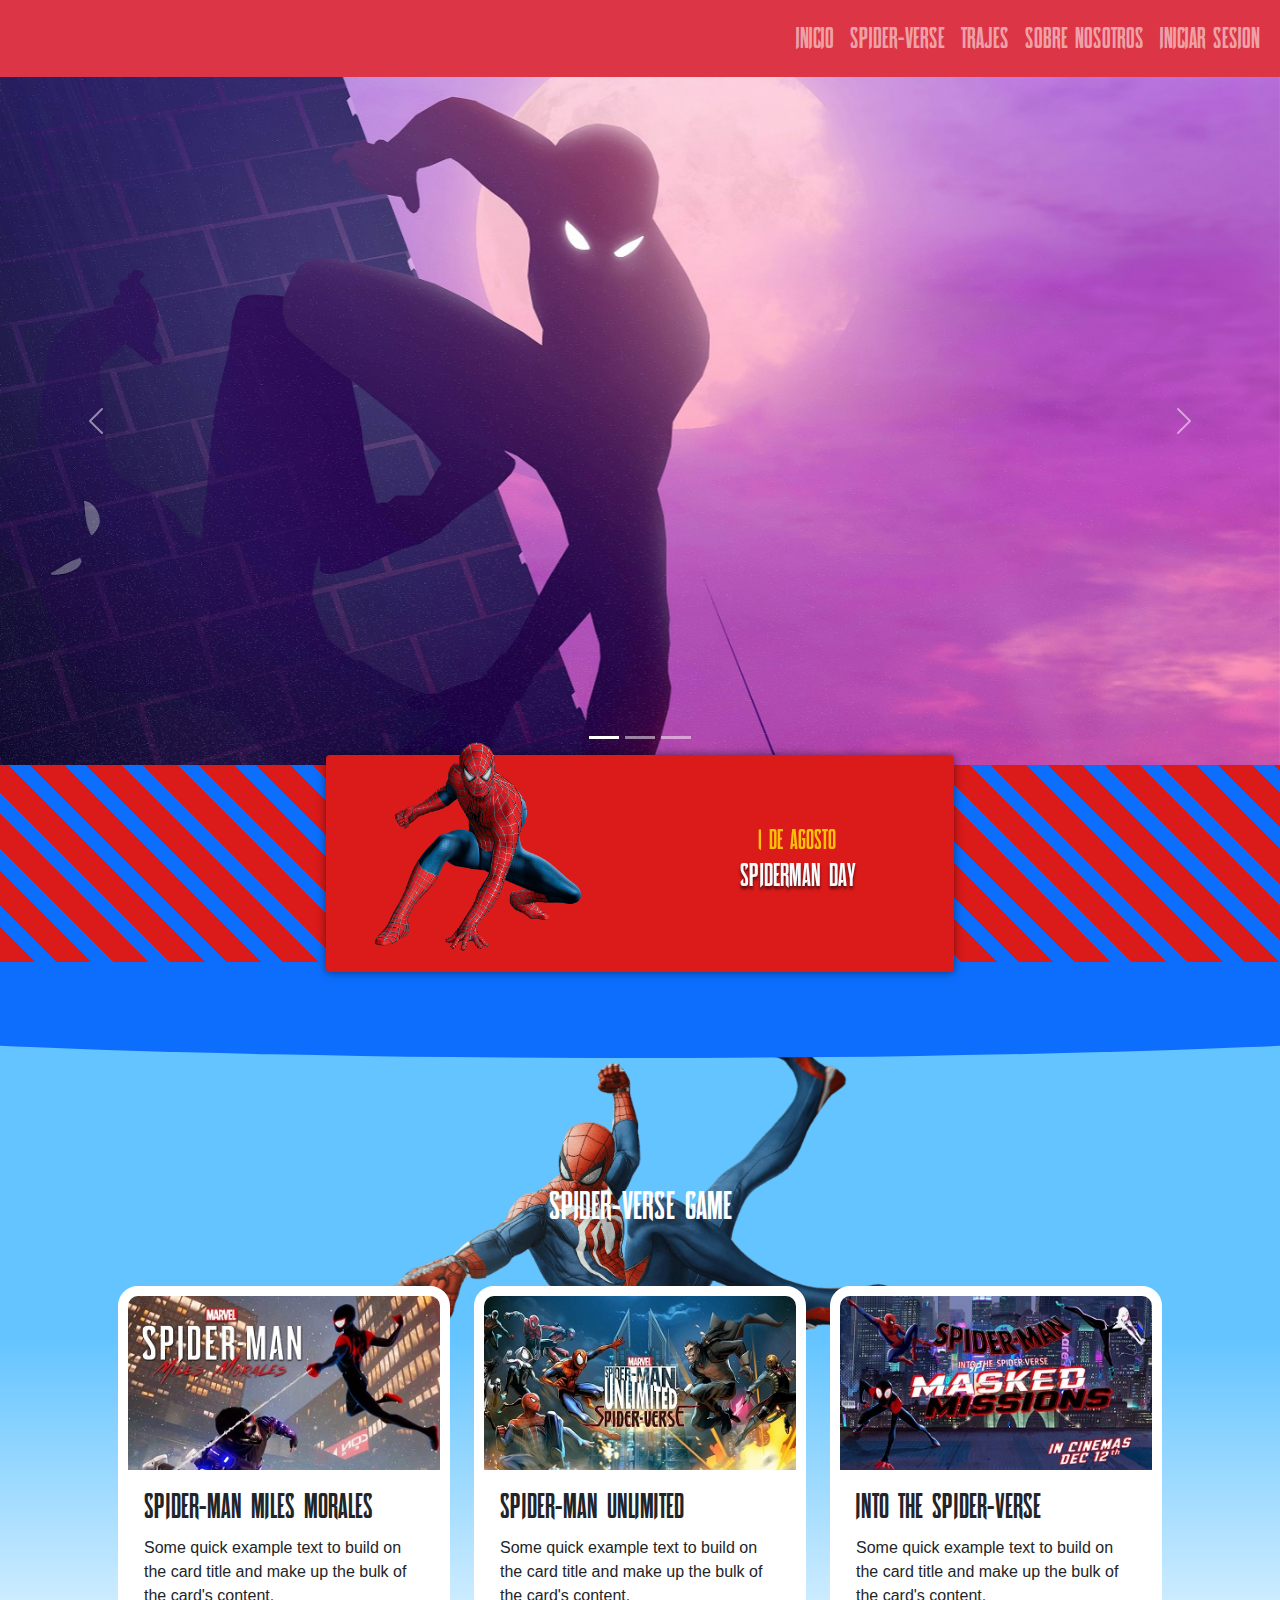
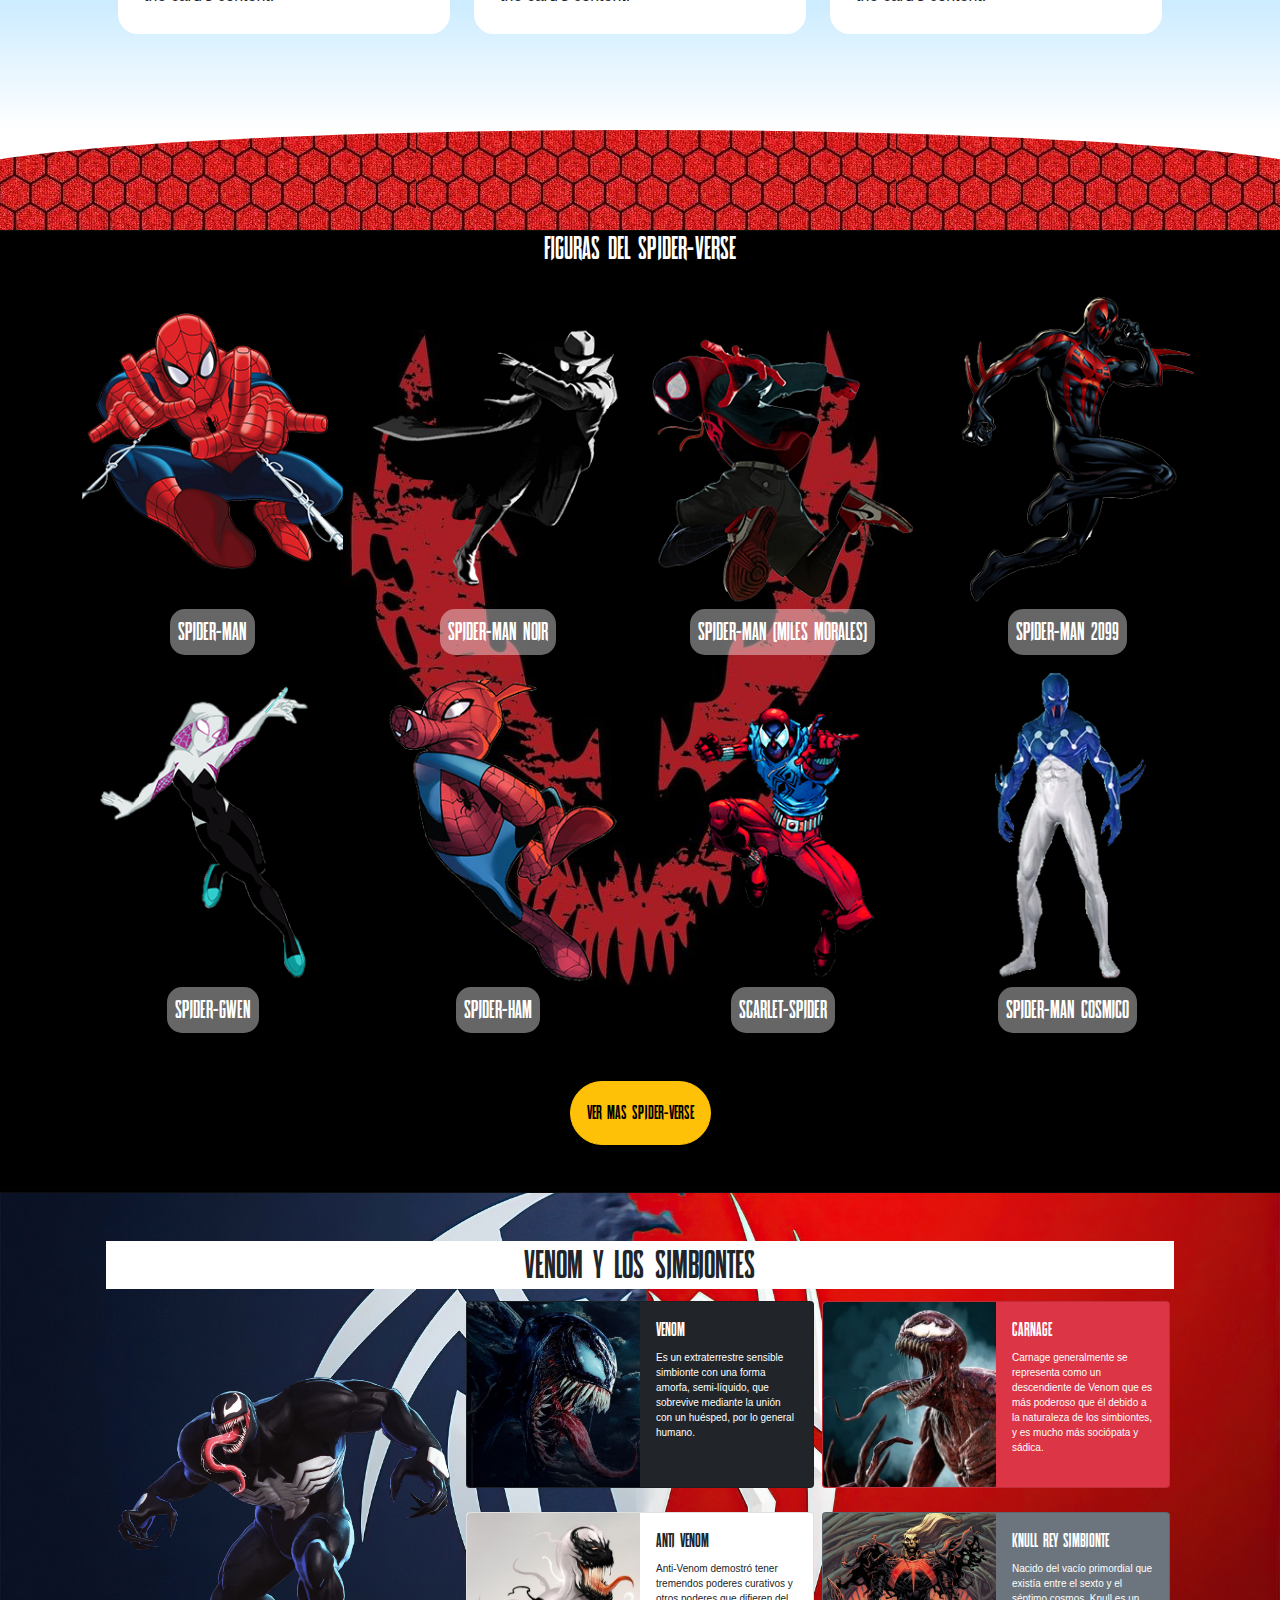
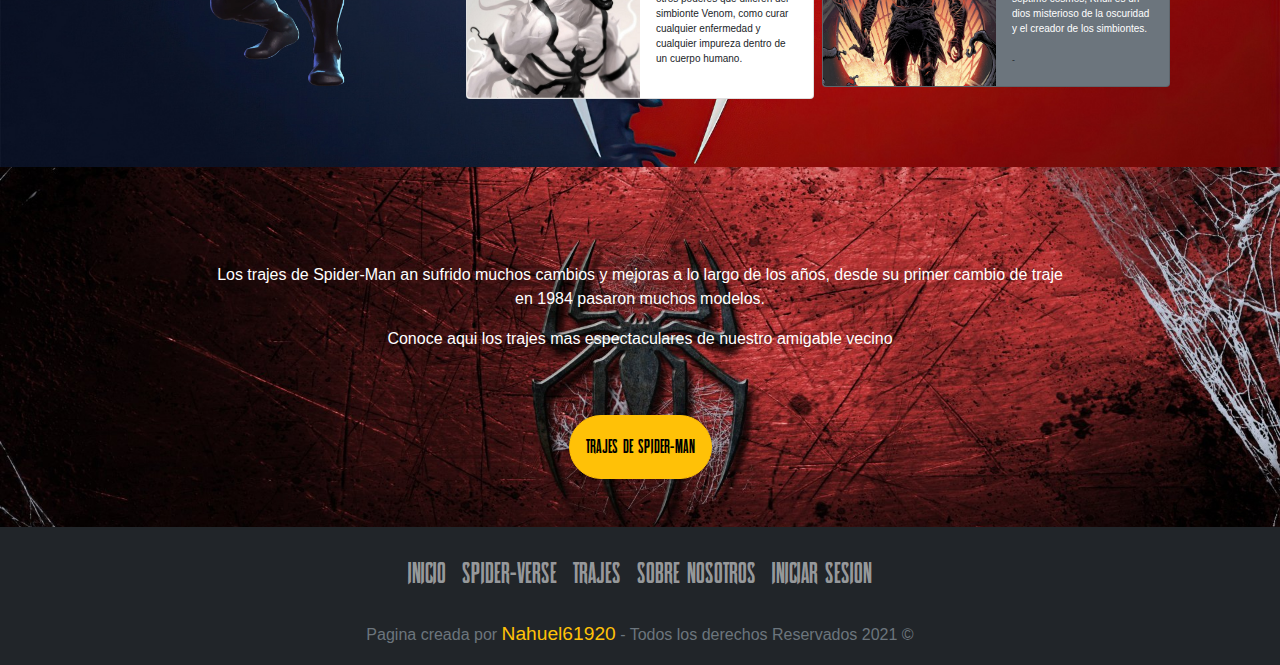
==== commit ae43bdf6: "Update spider-Verse.html" ====
--- a/spider-Verse.html
+++ b/spider-Verse.html
@@ -13,8 +13,8 @@
 <body class="footer-fijo">
     <nav class="navbar navbar-expand-sm navbar-dark bg-danger">
         <div class="container-fluid w-100">
-            <a class="navbar-brand" href="index.html">
-                <img src="https://logos-marcas.com/wp-content/uploads/2020/11/Spider-Man-Logo.png" alt="" width="200">
+            <a class="navbar-brand pt-0 pb-0" href="index.html">
+                <img src="https://logos-marcas.com/wp-content/uploads/2020/11/Spider-Man-Logo.png" alt="" width="150">
             </a>
 
             <button class="navbar-toggler" 
@@ -39,391 +39,255 @@
         </div>
     </nav>
 
-    <main id="spider-verse">
-        <div  class="px-5 pb-5">
-            <div class="container">
-                <div class="row ">
-                    <h1 class="text-center text-white text-shadow">Figuras del Spider-Verse</h1>
-                </div>
-            </div>
-            <div class="container-fluid rounded pt-2 mt-5">
-                <div class="row bg-primary card-border">
-                    <div class="col-12">
-                        <h2 class="text-center pt-3 text-warning">Spider-Man</h2>
-                    </div>
-                    <div class="col-md-4 text-center">
-                        <img src="img/figure01.png" alt="" class="w-75 spider pb-4 ps-0">
-                    </div>
-                    <div class="mas-spiderverse col-md-8 ps-2 pt-2 pb-4">
-                        <p>Durante una visita estudiantil hacía a la Facultad de Ciencias Exactas y Naturales de la UBA, patrocinado por el General Techtronics Corporation, Peter fue picado por una araña que había sido expuesta a los experimentos radiactivos que allí se llevaban a cabo. Sin saberlo, dicha araña cayó de su mano, y también mordió a una chica, Cindy Moon en el tobillo antes de que muriera a causa de la radiación. Esto provocó que paulatinamente Parker adquiriera poderes sobrehumanos: la velocidad, fuerza y agilidad proporcionales a las de una araña de su tamaño; un "sentido arácnido" que le avisa de peligros y la habilidad de adherirse y desplazarse por cualquier muro o pared, independientemente de su horizontalidad. Luego se las ingenia para construir un mecanismo que le permite lanzar un viscoso producto químico a manera de telaraña.</p>
-
-                        <p>Una vez preparado se presentó en televisión y tuvo un éxito inmediato. Tras terminar el programa, Peter dejó escapar a un ladrón, pese a que hubiera podido detenerlo con facilidad. Algunos días más tarde al volver a casa encontró que su tío Ben había sido asesinado por un ladrón, que se había refugiado en un almacén abandonado, donde la policía lo había rodeado. Desconsolado adoptó de nuevo la identidad de Spider-Man y lo capturó rápidamente descubriendo que había sido el mismo ladrón que había dejado escapar en los estudios de televisión. Desde ese día decidió luchar contra el crimen bajo la enseñanza que «Un gran poder, conlleva una gran responsabilidad</p>
-                    </div>
-                </div>
-            </div>
-            <div class="container-fluid rounded pt-5 mt-5">
-                <div class="row noir card-border text-white  ">
-                    <div class="col-12">
-                        <h2 class="text-center pt-4 text-warning">Spider-Man Noir</h2>
-                    </div>
-                    <div class="col-md-4 text-center">
-                        <img src="img/figure02.png" alt="" class="w-75 spider pt-0 ps-0 mt-0">
-                    </div>
-                    <div class="mas-spiderverse col-md-8 ps-2 pt-4 pb-4">
-                        <p>Spider-Man Noir es una versión alternativa de Peter Parker en la década de 1930. Impulsado por el idealismo y valores que sus tíos May y Ben le enseñaron, el temerario joven Peter Parker adopta el periodismo como una fuerza para luchar contra el mal y darle el poder a los inocentes y necesitados.</p> 
-
-                        <p>Después de que Peter recibe por error un reporte clandestino para Urich de un informante llamado la Mosca, el joven se aventura a un almacén donde los hombres del Duende están descargando un cargamento de antigüedades robadas. Una antigua pero peculiar estatua de araña se rompe y libera una horda de arácnidos. Una de las arañas muerde a Peter, haciéndole perder el conocimiento y mientras esta inconsciente, sueña con un dios araña. Cuando despierta, se ve colgando de una telaraña negra que envuelve todo su cuerpo. Este incidente dota a Peter de habilidades sobrehumanas similares a las de una araña.</p>   
-                    </div>
-                </div>
-            </div>
-            <div class="container-fluid rounded pt-5 mt-5">
-                <div class="row bg-black card-border text-danger ">
-                    <div class="col-12">
-                        <h2 class="text-center pt-5 p-0 text-warning">Spider-Man (Miles Morales)</h2>
-                    </div>
-                    <div class="col-md-4 text-center">
-                        <img src="img/figure03.png" alt="" class="w-75 spider pt-0 ps-5 pb-2 ms-5 mt-0">
-                    </div>
-                    <div class="mas-spiderverse col-md-8 ps-2 pt-5 pb-4">
-                        <p>Miles es hijo de un padre afroamericano y una madre puertorriqueña. Nació y se crió en Brooklyn dotado con una aptitud para la ciencia al igual que su predecesor, Peter Parker.</p>
-                        <p>Miles, después de haber sido galardonado con el último puesto en la Lotería para una beca en la escuela autónoma, visitó a su tío Aarón, contra los deseos de sus padres, quienes pensaban que Aaron era una mala influencia para él. </p>
-                        <p>Mientras Miles y su tío discutían las oportunidades que la escuela podría abrir para su futuro, la araña genéticamente mejorada con la Fórmula OZ que Aaron había robado de Oscorp salió de su bolsa y mordió a Miles en la mano, lo que le hizo perder el conocimiento y convulsionar. Más tarde, cuando Miles despierta, Aaron es confrontado por Jefferson Davis el padre de Miles. Durante esta breve discusión, Miles huye del apartamento de Aaron. Mientras se ocultaba de su padre, Miles descubrió que había obtenido habilidades sobrehumanas como camuflaje, agilidad mejorada, y una especie de rayo aturdidor. </p>
-                    </div>
-                </div>
-            </div>
-            <div class="container-fluid rounded pt-5 mt-5">
-                <div class="row spider-2099 card-border text-black">
-                    <div class="col-12">
-                        <h2 class="text-center pt-4 text-warning">Spider-Man 2099</h2>
-                    </div>
-                    <div class="col-md-4 text-center">
-                        <img src="img/figure04.png" alt="" class="w-75 spider pt-0 ps-2 pb-4 mt-0 ">
-                    </div>
-                    <div class="mas-spiderverse col-md-8 ps-0 pt-2 ps-2 pb-3">
-                        <p>Miguel O'Hara demostró poseer un coeficiente intelectual por encima de la normal, por lo que, pese a la oposición de su esposa, George decidió comunicárselo a Stone para que accediera a inscribirlo en una escuela para chicos superdotados. Stone, sabiendo que Miguel era hijo suyo, accedió y el chico ingresó en la escuela que dirigía Angela Daskalakis.
-                        Acabada la escuela, Miguel se convirtió en un experto en ingeniería genética mientras que Xina se aplicó en el campo de la inteligencia artificial.</p>
-                        <p>Miguel ascendió rápidamente dentro de Alchemax, la corporación para la cual trabajaba, alcanzando el grado de jefe de un departamento de investigación sobre las transmutaciones genéticas aplicadas en el hombre. </p>
-                        <p>En un proyecto para crear seres humanos mejorados genéticamente, inspirándose en las habilidades del Spider-Man del siglo XXI. Adopta la identidad secreta de Spider-Man tras obtener accidentalmente poderes sobrehumanos. </p>
-                    </div>
-                </div>
-            </div>
-            <div class="container-fluid rounded pt-5 mt-5">
-                <div class="row gwen card-border text-dark ">
-                    <div class="col-12">
-                        <h2 class="text-center pt-3 text-warning">Spider-Gwen</h2>
-                    </div>
-                    <div class="col-md-4 text-center">
-                        <img src="img/figure05.png" alt="" class="w-75 spider pt-0 ps-3 mt-0">
-                    </div>
-                    <div class="mas-spiderverse col-md-8 ps-2 pt-3 pb-3">
-                        <p>Gwendolyne Maxine "Gwen" Stacy nació como la hija de George Stacy, capitán del Departamento de Policía de la Ciudad de Nueva York. Desde temprana edad mostró fascinación por la música. Con el tiempo Gwen se convirtió en una joven estudiante de la Preparatoria Midtown donde formó parte de una banda llamada The Mary Janes con sus amigas de instituto.</p>
-                        <p>También conoció a un joven tímido y bastante inadaptado de 16 años, llamado Peter Parker, quien era víctima de acoso escolar por parte de sus compañeros de clase. Molesta por estos abusos Gwen defendía a Peter siempre que tenía la oportunidad. </p>
-                        <p>Posteriormente, Gwen fue picada por una araña que había sido expuesta a experimentos radiactivos. Esto provocó que paulatinamente Stacy adquiriera poderes sobrehumanos: la velocidad, fuerza y agilidad proporcionales a las de una araña de su tamaño; un "sentido arácnido" que le avisaba de peligros y la habilidad de adherirse y desplazarse por cualquier muro o pared, independientemente de su horizontalidad. </p>
-                    </div>
-                </div>
-            </div>
-            <div class="container-fluid rounded pt-5 mt-5">
-                <div class="row bg-danger ham card-border">
-                    <div class="col-12">
-                        <h2 class="text-center pt-4 text-warning">Spider-Ham</h2>
-                    </div>
-                    <div class="col-md-4 text-center">
-                        <img src="img/figure06.png" alt="" class="w-75 spider pt-0 pb-3 ps-3">
-                    </div>
-                    <div class="mas-spiderverse col-md-8 ps-2 pt-4 pb-3">
-                        <p>Peter, la araña vivía en el sótano de May Porker, una cerda científica que buscaba crear un aerosol para el cabello con partículas nucleares. Cuando May se rocía a ella misma y se irradia con radiación, lo que hace que vuelva a sus instintos primitivos, esta muerde a Peter al intentar ayudarle. La liberación de radiación en May hace que Peter pierda poco a poco dos de sus brazos en su costado, crezca y se vuelva un cerdo antropomorfo muy parecido a la propia May Porker. Huyendo de la granja desorientado, Peter pronto se dio cuenta de que aún conservaba las habilidades de una araña.</p>
-                        <p>Después de esta serie sorprendente de eventos, Peter (que adoptó el apellido "Porker", por el de su benefactora May Porker, que después del accidente se sintonizó mentalmente con un estado en el que ella creía que era la tía amorosa de Peter) se dedicó a sí mismo y a sus nuevas habilidades encontradas para luchar contra la injusticia. El genio científico de May Porker fue trasladado a Peter, dándole los conocimientos para idear sus guanteletes Lanza-Redes para reemplazar su habilidad natural perdida. </p>
-                    </div>
-                </div>
-            </div>
-            <div class="container-fluid rounded pt-5 mt-5">
-                <div class="row escarlata card-border text-danger ">
-                    <div class="col-12">
-                        <h2 class="text-center pt-4 pb-0 mb-0 text-warning">Spider-Man (Ben Reilly)</h2>
-                    </div>
-                    <div class="col-md-4 text-center">
-                        <img src="img/figure07.png" alt="" class="w-75 spider pt-0 ps-3 mt-0">
-                    </div>
-                    <div class="mas-spiderverse col-md-8 ps-2 pt-4 pb-3">
-                        <p>Ben Reilly fue un clon de Peter Parker creado por el Jackal. Estuvo años alejado de Parker, y supuestamente desaparecido en un autoexilio de cinco años por Nueva York, pero regresó justo cuando el original pasaba un mal momento, con su tía May convaleciente. Colaboró con Parker bajo el nombre de Scarlet Spider. En un giro de los acontecimientos, más adelante, unas pruebas revelaron que Peter era el verdadero clon.</p>
-                        <p>Peter, confuso y con Mary Jane embarazada, le cedió el título de Spider-Man a Ben. La etapa de Reilly como sustituto de Parker, que incluyó la posesión del simbionte Carnage entre otras muchas aventuras, terminó cuando se revelo que Peter no era el verdadero clon, sino Reilly. Fue asesinado por el Duende Verde, artífice de la confusa relación entre Peter y Ben. Su legado de Scarlet Spider llevó a convertirse al bien a su antiguo enemigo, y clon, Kaine.</p>
-                        <p>Años después, Ben fue resucitado y tomó la identidad del Jackal para fundar New U Technologies con el propósito de reanimar a través de la clonación a todas las personas que murieron directa o indirectamente por culpa de Spider-Man.</p>
-                    </div>
-                </div>
-            </div>
-            <div class="container-fluid rounded pt-5 mt-5">
-                <div class="row cosmico card-border text-dark ">
-                    <div class="col-12">
-                        <h2 class="text-center pt-4 text-warning">Spider-Man Cosmico</h2>
-                    </div>
-                    <div class="col-md-4 text-center">
-                        <img src="img/figure08.png" alt="" class="w-75 spider pt-0 ps-3">
-                    </div>
-                    <div class="mas-spiderverse col-md-8 ps-2 pt-3 pb-3 text-white">
-                        <p>Loki, Magneto y otros, hartos de que siempre pierdan contra sus archienemigos superhéroes, deciden intercambiar sus enemigos para poder eliminarlos para siempre. Eso y más pasa en una saga de mitad de los años 90 que afectó hasta su propio matrimonio.</p>
-                        <p>A Peter Parker le llena una energia que le dan los poderes del Capitán Universo, pero por culpa de un experimento de un tal Braker (científico que buscaba energías de otras dimensiones), no le llega toda y tiene fallos de memoría, no recuerda para qué le fue designada esa energía. Tiene el poder de volar, lanza rayos de energía tanto por sus manos como por sus ojos, puede modificar la estructura de su telaraña para que sea mucho mas peligrosa y sus golpes físicos pueden destruir sistemas solares y hasta galaxias.</p>
-                        <p>Mientras, villanos contra los que nunca ha peleado vienen a por él: Gravitón, robots gigantescos, centinelas… provocan a Spiderman pero como resulta que tiene magníficos poderes, los vence a todos sin casi sudar. Al final, recuerda que tiene los poderes del Capitán Universo y que la energía Enigma aparece y se la concede a un superhéroe determinado cuando tiene que evitar alguna tragedia.</p>
-                    </div>
-                </div>
-            </div>
-            <div class="container-fluid rounded pt-5 mt-5">
-                <div class="row bg-danger card-border text-dark ">
-                    <div class="col-12">
-                        <h2 class="text-center pt-4 pb-4 text-warning">Spider-Girl (May Parker)</h2>
-                    </div>
-                    <div class="col-md-4 text-center">
-                        <img src="img/figure09.png" alt="" class="w-75 spider pt-0 ps-3 pb-0">
-                    </div>
-                    <div class="mas-spiderverse col-md-8 ps-2 pt-1 pb-3 text-white">
-                        <p>May Parker conocida como "May Day" es la hija de Peter Parker y Mary Jane en la Tierra-982. Siendo una bebe, ella fue secuestrada por sicarios del Duende Verde. Tras una terrible batalla contra Norman Osborn en la que este falleció, Peter Parker perdió la pierna, aunque afortunadamente también recuperó a May, que fue rescatada de las garras del Duende por Kaine. A partir de ese momento Peter decidió volcarse totalmente en su familia abandonando la identidad de Spider-Man y entrando a trabajar como CSI para la Policía.</p>
-                        <p>Años después, luego de exhibir una agilidad sobrehumana mientras disputaba un partido de baloncesto, May descubre el pasado de su padre y decide proteger a los inocentes como Spider-Girl. Tras la derrota de los Herederos durante la Gran Cacería, May cambio su nombre de heroína a Spider-Woman. </p>
-                        <p>Pese a haber prometido a sus padres que no volvería a enfundarse el traje de Spider-Girl, May no tardó en reemprender sus actividades heroicas. Primero lo hizo a escondidas, enfrentándose con un traje negro a Mr. Nadie, pero en su siguiente intervención contra Ocho Loco ya llevaba su traje rojo característico. Fue precisamente tras su primer enfrentamiento con Ocho Loco en el que tuvo que huir para no morir que se encontró por primera vez con Darkdevil. Este misterioso personaje le aconsejó que abandonara las mayas, pero May persistió y en su siguiente encuentro con Ocho Loco logró derrotarlo. </p>
-                    </div>
-                </div>
-            </div>
-            <div class="container-fluid rounded pt-5 mt-5">
-                <div class="row scarlet card-border text-dark ">
-                    <div class="col-12">
-                        <h2 class="text-center pt-4 text-warning">Scarlet Spider (Kaine Parker)</h2>
-                    </div>
-                    <div class="col-md-4 text-center">
-                        <img src="img/figure10.png" alt="" class="w-75 spider pt-4  pb-2 ps-3 mt-0">
-                    </div>
-                    <div class="mas-spiderverse col-md-8 ps-2 pt-3 pb-3">
-                        <p>Antes de la aparición del clon de Spider-Man conocido como Ben Reilly, el criminal autodenominado como el Jackal había creado otro clon que sería conocido mas tarde como Kaine. El enigmático Kaine fue el primer éxito temporal del Jackal por clonar a Spider-Man, pero el proceso de clonación resultó defectuoso. </p>
-                        <p>Con el tiempo, Kaine se degeneró obteniendo cicatrices por toda su cara y también su cuerpo. El Jackal intentó matar a Kaine, pero en cambio, este creció más fuerte y con el tiempo fue superando la fuerza del original Spider-Man. Kaine siguió los pasos de Ben Reilly inculpándolo en un asesinato, para darle al verdadero Peter la vida que el nunca podría tener. </p>
-                        <p>Luego Kaine fue al laboratorio en ruinas del Jackal con el objetivo de descubrir quien es el verdadero Spider-Man, cuando logra sacar los datos de la computadora se activa un supuesto mecanismo de defensa que abre una cápsula de clonación de la cual sale Peter Parker, en ese momento llega el Jackal, Kaine buscando la verdad lo ataca, solo para encontrar mas confusión, en ese momento hace su aparición Scrier que venía observando los movimientos de Kaine todo este tiempo y mientras hablaba con el Jackal, Kaine escapó con el disco que contenía la supuesta verdad de Spider-Man. </p>
-                    </div>
-                </div>
-            </div>
-            <div class="container-fluid rounded pt-5 mt-5">
-                <div class="row cosmico bg-dark card-border text-warning ">
-                    <div class="col-12">
-                        <h2 class="text-center pt-4 text-warning">Spider-Woman (Jessica Drew)</h2>
-                    </div>
-                    <div class="col-md-4 text-center">
-                        <img src="img/figure11.png" alt="" class="w-75 spider pt-2 ps-3">
-                    </div>
-                    <div class="mas-spiderverse col-md-8 ps-2 pt-3 pb-3">
-                        <p>Jessica Drew era la hija del antropólogo americano Johnatan Drew y su esposa británica Merriam. Con catorce años, Jessica contrajo envenenamiento por Uranio debido al trabajo de su padre, pero Jonathan y Wyndham salvaron su vida mediante un suero derivado de una araña y años de hibernación en un acelerador genético, donde recibió educación subliminal mediante cintas especiales.</p>
-                        <p>Meriem Drew fue asesinada poco después por un Hombre Lobo, Gregor Russoff, y mientras Jessica dormía, el Antiguo Dios Chthon, atrapado en el Monte Wundagore, intentó escapar. Jonathan, entonces poseído por el fantasma Magnus de siglos de antigüedad, se unió a Wyndham, convertido en el Alto Evolucionario, y sus Caballeros de Wundagore, animales evolucionados, para derrotar a Chthon. Sin embargo, Chthon forjó un vínculo místico con Jessica. </p>
-                        <p>Tras décadas en hibernación, Jessica despertó habiendo envejecido solo hasta su pre adolescencia, y curada de todo rastro de radioactividad por el Alto Evolucionario. También había adquirido superpoderes debido a la combinación de su exposición a la radiación y el suero arácnido de su padre. Jessica creció bajo el cuidado de Bova, una vaca evolucionada, pero el resto de los animales evolucionados la trataron con desconfianza, mientras el Alto Evolucionario se enfrascaba con su trabajo. </p>
-                    </div>
-                </div>
-            </div>
-            <div class="container-fluid rounded pt-5 mt-5">
-                <div class="row zombie card-border text-dark ">
-                    <div class="col-12">
-                        <h2 class="text-center pt-4 text-warning">Spider-Man Zombie</h2>
-                    </div>
-                    <div class="col-md-4 text-center">
-                        <img src="img/figure12.png" alt="" class="w-75 spider pt-3 ps-3">
-                    </div>
-                    <div class="mas-spiderverse col-md-8 ps-2 pt-3 pb-3 ">
-                        <p>Peter Parker, tenía una vida similar a la de su homologo principal hasta poco antes de la saga del clon, cuando Magneto hizo un trato con el zombificado Sentry para debilitar al homo-sapiens sapiens, sin embargo, este descubrió demasiado tarde que el virus también infectaba a los de su clase. </p>
-                        <p>Tras un día común, unas nubes rosas con rayos purpura aparecieron sobre Manhattan y los Vengadores acudieron. Spider-Man llegó y el Coronel América le pidió que llevara a Ash J. Williams a un hospital psiquiátrico, tras insistir que unos monstruos (que confundió con Sentry Zombie) llamados Deadites vendrían a destruirlo todo. </p>
-                        <p>Mientras se balancean, el Coronel América da un salto y muerde a Spider-Man, provocando que cayera desde una gran altura soltando a Ash. Sin embargo, gracias a su especial fisiología, su propio sistema inmunológico fue capaz de ralentizar la infección, permitiéndole a Parker hacerse pasar como un infectado, y amenazar con devorar a Ojo de Halcón si no cedían a entregar a Williams. A regañadientes, los ex héroes más poderosos acceden a dejar al viajero, quien rápidamente fue llevado por la araña a un tejado seguro. Tras aclarar el retraso de su infección, Parker y Williams ven horrorizados cómo tanto humanos como antiguos héroes son infectados y/o comidos. </p>
-                    </div>
-                </div>
-            </div>
-            <div class="container-fluid rounded pt-5 mt-5">
-                <div class="row silk card-border text-dark ">
-                    <div class="col-12">
-                        <h2 class="text-center pt-4 text-warning">Silk (Cindy Moon)</h2>
-                    </div>
-                    <div class="col-md-4 text-center">
-                        <img src="img/figure13.png" alt="" class="w-75 spider pt-0 pb-5 ps-3">
-                    </div>
-                    <div class="mas-spiderverse col-md-8 ps-2 pt-3 pb-3 ">
-                        <p>Cindy Moon también conocida como Silk fue una adolescente que acudió a la misma exhibición científica a la que asistió Peter Parker donde fue picada por la misma araña que convirtió a Peter en Spider-Man. Al poco tiempo de esto ella fue contactada por Ezekiel Sims quien le advirtió sobre Los Inheritors y del papel tan especial que ella jugaría en todo esto y para protegerla de Morlun, Ezekiel la encerró en una bóveda secreta, aislándola durante años del resto del mundo.</p>
-                        <p>En los 10 años que Silk estuvo enclaustrada, ella siempre tuvo conocimiento de la identidad de Spider-Man, y se volvió una gran seguidora y fanática de éste. Cuando el Ojo del Watcher explotó, Peter descubrió la existencia de Cindy y en donde se encontraba. Spider-Man acudió rápidamente a liberar a Cindy de su cautiverio lo cual fue percibido por Morlun y su familia dándose inicio a La Gran Cacería.</p>
-                        <p>Tras la derrota de los Inheritors, Cindy se centró en encontrar a su familia al mismo tiempo que trabajaba para Fact Channel y luchaba contra el crimen como Silk. Tras encontrar a su familia y estabilizar su vida, Cindy ha formado parte de varios equipos superheroicos como los Agents of Atlas y recientemente ha vuelto a trabajar como periodista en Threats and Menaces.</p>
-                    </div>
-                </div>     
-            </div>
-            <div class="container-fluid rounded pt-5 mt-5">
-                <div class="row superior card-border text-dark ">
-                    <div class="col-12">
-                        <h2 class="text-center pt-4 text-warning">Superior Spider-Man (Otto Octavius)</h2>
-                    </div>
-                    <div class="col-md-4 text-center">
-                        <img src="img/figure14.png" alt="" class="w-75 spider pt-0 pb-5 ps-3">
-                    </div>
-                    <div class="mas-spiderverse col-md-8 ps-2 pt-3 pb-3 ">
-                        <p>Otto Octavius más conocido como el Doctor Octopus o Doc Ock, era un villano y personaje recurrente en los cómics de Spider-Man. Posteriormente se convirtió en Spider-Man al cambiar de cuerpos con Peter Parker. </p>
-                        <p>Tras los eventos de la Nación Duende, Peter recupero su cuerpo y la mente de Otto fue borrada. Sin embargo en el evento de Spider-Verse apareció de nuevo tras una anomalía temporal como Superior Spider-Man solo que esta vez debió enfrentar un nuevo desafió, salvar a los Spider-Men del Multiverso. </p>
-                        <p>Aunque Otto murió, un fragmento de su conciencia sobrevivió por un protocolo de seguridad programado en su I.A. Anna y fue reactivado tras 100 días de reposo. Luego se insertó en el Living Brain para poseer nuevamente el cuerpo de Peter Parker pero después desistió de esta idea y finalmente logró crear un nuevo cuerpo basado en su apariencia original como Doctor Octopus, utilizando la tecnología de clonación de New U, una compañía creada por el Jackal. </p>
-                    </div>
-                </div>
-            </div>
-            <div class="container-fluid rounded pt-5 mt-5">
-                <div class="row asesino card-border text-white ">
-                    <div class="col-12">
-                        <h2 class="text-center pt-4 text-warning">Spider-Man Asesino</h2>
-                    </div>
-                    <div class="col-md-4 text-center">
-                        <img src="img/figure15.png" alt="" class="w-75 spider pt-4 pb-5 ps-3">
-                    </div>
-                    <div class="mas-spiderverse col-md-8 ps-2 pt-3 pb-3 ">
-                        <p>Spider-Man marchó a Berlín junto a Need Leeds para ayudarle a escribir un artículo sobre los espías en el bloque del este. Allí encontró al mutante conocido como Wolverine y ambos, aunque por separado empezaron la búsqueda de una ex agente comunista. </p>
-                        <p>La masacre perpetrada por Charlemagne provocó la reacción de agentes comunistas que enviaron a Berlín a numerosos operativos dispuestos a capturar a la joven, los héroes por su parte tenían dos objetivos diferentes, Wolverine ayudarla y Spider-Man detenerla, ambos se enzarzaron en una brutal batalla hasta que finalmente Charlemagne murió debido a la intervención de ambos héroes, evitando así caer en las garras de los soviéticos y sufrir una muerte cien veces peor. </p>
-                        <p>La muerte de Charlemagne sumió a Spider-Man en una honda depresión ya que se sentía culpable, fue así como se dirigió al aeropuerto pero antes de que se marchara Wolverine lo encontró y convenció para que expiara sus culpas por la muerte de Charlemagne, salvando a la hermana de esta, Alex, una agente de la CIA que estaba en poder de los soviéticos en una prisión en los Urales. </p>
-                        <p>Spider-Man decidió dejar atrás su pasado, así que abandonó a Mary Jane para unirse a Alex y Wolverine convirtiéndose de esta forma en agentes al mejor postor. </p>
-                    </div>
-                </div>
-            </div>
-            <div class="container-fluid rounded pt-5 mt-5">
-                <div class="row bg-black card-border text-white ">
-                    <div class="col-12">
-                        <h2 class="text-center pt-4 text-warning">Punk-Rock Spider-Man (Hobart Brown)</h2>
-                    </div>
-                    <div class="col-md-4 text-center">
-                        <img src="img/figure16.png" alt="" class="w-75 spider pt-3 pb-5 ps-3">
-                    </div>
-                    <div class="mas-spiderverse col-md-8 ps-2 pt-3 pb-3 ">
-                        <p>Hobie Brown es un joven que fue mordido por una araña radiactiva infectada con desechos ilegales y tras este hecho se convirtió en el Anárquico Spider-Man para combatir la corrupción que asolaba su mundo. </p>
-                        <p>Con el tiempo, Spider-Man se transformó en el líder del Ejército Araña, un grupo de gente oprimida por el régimen del Presidente Osborn. Hobart utilizó su espíritu libre como una "máquina suicida radiactiva" para conseguir el apoyo de las clases más bajas que el régimen quería erradicar en el nombre de la "fuerza" de Estados Unidos. </p>
-                        <p>Este conflicto los llevo a un enfrentamiento final contra Osborn quien lidero sus fuerzas, el Departamento Thunderbolt un ejército corrupto potenciado por V.E.N.O.M., para eliminar a su detractores. A pesar de no tener el apoyo de las autoridades o los medios, Spider-Man y su grupo no se dieron por vencidos y para poner fin a la opresión Hobie utilizo sus 15.000 voltios de punk rock de un "ejército de amplificadores" para desactivar las nuevas tecnologías simbióticas de los Thunderbolts, lo cual les dio la oportunidad de vencer a sus opresores. Spider-Man por su parte asesino a Osborn y se desenmascaro ante la multitud.</p>
-                    </div>
-                </div>
-            </div>
-            <div class="container-fluid rounded pt-5 mt-5">
-                <div class="row lady card-border text-white ">
-                    <div class="col-12">
-                        <h2 class="text-center pt-4 text-warning">Steam-Punk Lady Spider</h2>
-                    </div>
-                    <div class="col-md-4 text-center">
-                        <img src="img/figure17.png" alt="" class="w-75 spider pt-3 pb-5 ps-3">
-                    </div>
-                    <div class="mas-spiderverse col-md-8 ps-2 pt-3 pb-3 ">
-                        <p>El padre de May Reilly tenía numerosos animales en su estudio, uno de ellos era una araña. Un día, May abrió la jaula de la araña para que pudiera consolarse, ya que creía que estaba molesta por su cautiverio. Luego, May intentó acariciar a la araña, y tan pronto como su mano se acercó, la araña la mordió. Según May, la araña le enseñó una lección importante: no dejar que nadie te enjaule. </p>
-                        <p>Después de la muerte de su padre, May usó repuestos de su garaje para crear un traje con cuatro brazos mecánicos que le permitieron escalar paredes. También creó Web-Shooters mecánicos.</p>
-                        <p>Durante un baile al que asistía May, Electro tomó como rehén al alcalde. May usó esto como una oportunidad para debutar como Lady Spider. Ella se enfrentó a Electro y lo atrapó; sin embargo, pronto llegó el resto de los Seis Hombres de Sinestry. Después de tomar algunos planes que el alcalde había escondido en su esmoquin, los seis villanos se vieron obligados a retirarse debido a la oposición que les planteó Lady Spider. Creyendo que perdería el balón, May abandonó la escena para regresar allí.</p>
-                    </div>
-                </div>
-            </div>
-            <div class="container-fluid rounded pt-5 mt-5">
-                <div class="row peny card-border text-black ">
-                    <div class="col-12">
-                        <h2 class="text-center pt-4 text-warning">SP//dr (Peni Parker)</h2>
-                    </div>
-                    <div class="col-md-4 text-center">
-                        <img src="img/figure18.png" alt="" class="w-75 spider pt-5 pb-5 ps-3">
-                    </div>
-                    <div class="mas-spiderverse col-md-8 ps-2 pt-3 pb-3 ">
-                        <p>Peni Parker era una niña común de 9 años excepto por el hecho de que su padre era el héroe conocido como SP//dr, quien lamentablemente falleció en su última misión, producto de un derrame cerebral. Por esta razón Peni, terminó viviendo con sus tíos Ben y May, científicos del proyecto SP//dr. Al tener una genética semejante, decidieron someterla al proceso para usar la armadura de su padre: ser mordida por una araña genéticamente modificada que aceptara su ADN.  </p>
-                        <p>Cinco años después, Peni logró usar el traje, y se enfrentó contra un nuevo villano llamado Mysterio, con la capacidad de crear un gas de miedo, usándolo contra Peni mientras luchaban. Sin embargo, ella utilizó su enlace psíquico con la araña para concentrarse y vencerlo. </p>
-                        <p>Más tarde, mientras estaba en la escuela, Daredevil, la invitó a luchar contra los individuos que sabotearon la armadura de su padre hace cinco años (ya que lo conoció). Mientras se columpiaba en los edificios con Daredevil, Peni le preguntó al héroe cómo era su padre y este le narro ciertos detalles de su historia. Al terminar, Daredevil decidió esperar a más enemigos para recolectar mayor información sobre la muerte de su padre, y así Peni optó por irse a casa. </p>
-                    </div>
-                </div>
-            </div>
-            <div class="container-fluid rounded pt-5 mt-5">
-                <div class="row uk card-border text-white ">
-                    <div class="col-12">
-                        <h2 class="text-center pt-4 text-warning">Spider-UK (Brian Braddock)</h2>
-                    </div>
-                    <div class="col-md-4 text-center">
-                        <img src="img/figure19.png" alt="" class="w-75 spider pt-4 pb-5 ps-3">
-                    </div>
-                    <div class="mas-spiderverse col-md-8 ps-2 pt-3 pb-3 ">
-                        <p>William Braddock es el miembro más reciente del Cuerpo de Capitán Britania un Grupo de Guardianes del Omniverso. Mientras vigilaba la realidad con una máquina creada por el Vigilante de ese mundo, se percata de múltiples estragos continuos en el Omniverso, por lo que encuentra a Morlun, Brix y Bora matando a múltiples Spider-Men. </p>
-                        <p>En uno de ellos, encuentra a Morlun ahorcando al Spider-Man de la Tierra-1983 después de haberlo consumido e irse. Spider-UK, después observa la Tierra-999 donde Spider-Cat es asesinado por Brix y finalmente a Daemos devorando al Spider-Man Unlimited de la Tierra-7831 y a los múltiples tótems animales que allí habitaban. </p>
-                        <p>En ese momento hace aparición otro individuo, Jennix el hermano de Daemos para decirle que su cacería debe continuar, por lo que ambos se enteran de que Spider-UK los vigila, y al instante éste apaga la máquina. Apresurado y sabiendo que si el poder de todas las arañas es consumido por 1 o más individuos relacionados, tendrá un control total del multiverso; Spider-UK corre a avisar a sus superiores. </p>
-                    </div>
-                </div>
-            </div>
-            <div class="container-fluid rounded pt-5 mt-5">
-                <div class="row armadura card-border text-black ">
-                    <div class="col-12">
-                        <h2 class="text-center pt-4 text-warning">Spider-Man (Armored) </h2>
-                    </div>
-                    <div class="col-md-4 text-center">
-                        <img src="img/figure20.png" alt="" class="w-75 spider pt-4 pb-5 ps-3">
-                    </div>
-                    <div class="mas-spiderverse col-md-8 ps-2 pt-3 pb-3 ">
-                        <p>El Spider-Man blindado es una versión de realidad alternativa de Spider-Man. Él es lo que habría sucedido si Spider-Man hubiera impedido que el ladrón matara al tío Ben. Es un playboy, multimillonario y está comprometido con Gwen Stacy. Se unió a varias otras versiones del universo alternativo de sí mismo como parte de los Spider-Men. </p>
-                        <p>Es egoísta y exaltado y nunca considera el fracaso y afirma que nunca pierde. Es dueño de un centro de ciencias, un gran edificio corporativo y una empresa multimillonaria. En esta realidad, J. Jonah Jameson es su padrino. El tío Ben y la tía May están vivos y viven en una gran mansión en Queens.</p>
-                        <p>Es uno de los Spider-Men convocados por Madame Web para luchar contra Spider-Carnage y salvar toda la realidad. Tiene un láser integrado en su armadura y tiene un Spider-Robot gigante. Era tan arrogante que disparó un misil de gas al Hobgoblin sin pensar en su compañero de equipo armado mecánicamente. Fue inmovilizado durante una pelea con Green Goblin y no pudo seguir luchando, debido a su comportamiento precipitado. </p>
-                    </div>
-                </div>
-            </div>
-            <div class="container-fluid rounded pt-5 mt-5">
-                <div class="row ghost card-border text-black ">
-                    <div class="col-12">
-                        <h2 class="text-center pt-4 text-warning">Ghost Spider </h2>
-                    </div>
-                    <div class="col-md-4 text-center">
-                        <img src="img/figure21.png" alt="" class="w-75 spider pt-2 pb-5 ps-3">
-                    </div>
-                    <div class="mas-spiderverse col-md-8 ps-2 pt-2 pb-3 ">
-                        <p>Peter Parker se convertiría en esta tierra en Spider-Man, solo que esta vez su tío Ben continuaría con él y le enseñaría a ser mejor héroe. Con su ayuda se volvería un superhéroe ambicioso y con mucho poder, famoso y con mucho dinero llegando a fundar la empresa Parker Technologies. Con la finalidad de aumentar su poder, utiliza los recursos de su empresa para atraer a Spider-Men y superhéroes de otros universos para absorber sus superpoderes. Entre ellos está el Spider-Man de Tierra-616, al que hace creer que todo ha sido un accidente</p>
-                        <p>Tras una batalla con el mago Dr. Banner y su infernal Hulk, Peter Parker quedaría en coma internado en el infierno. Banner lo resucitará dotándole de poderes espirituales y convirtiéndose finalmente en Ghost Spider. En un último acto de bondad, se las arreglará para devolver a los superhéroes a su universo de origen. </p>
-                    </div>
-                </div>
-            </div>
-            <div class="container-fluid rounded pt-5 mt-5">
-                <div class="row spider-1602 card-border text-black ">
-                    <div class="col-12">
-                        <h2 class="text-center pt-4 text-warning">Spider-Man 1602</h2>
-                    </div>
-                    <div class="col-md-4 text-center">
-                        <img src="img/figure22.png" alt="" class="w-75 spider pt-4 pb-5 ps-3">
-                    </div>
-                    <div class="mas-spiderverse col-md-8 ps-2 pt-3 pb-3 ">
-                        <p>Un huérfano, Peter fue criado por su tío escocés Benjamin y su esposa , hasta un año de su 15° su cumpleaños, Sir Nicholas Furia llegó a su puerta. Furia había conocido los padres de Peter y Peter buscando entrar en su servicio. Se convirtió en asistente de Fury, ayudándole en todo tipo de tareas. Al tener que permanecer en Inglaterra , Peter tuvo que cambiar su apellido a Parquagh ya que durante el reinado de la reina Elizabeth, los escoceses no fueron tomadas favorablemente bien debido a James VI de Escocia . </p>
-                        <p>Fury luego envió a Peter a la escuela de Carlos Javier  por un mensaje que debía entregarse cuando llegaran los ejércitos de fury, para evitar el derramamiento de sangre. Cuando Nick Fury planeaba traicionar Rey James lanzó a su servicio de Peter, diciéndole que debia volver con sus tíos. Desafortunadamente, sin embargo, Peter fue capturado e interrogado por el rey James, después enviado a Roanoke con Robert Banner para intentar matar a la fury no antes de permitirle ser testigo de la ejecución en vivo del Dr. Strange. Cuando la fury se había sacrificado con el resto de la tripulación enviado para matarlo, le dijo a Peter que le dejaría matarlo si él quería, pero Peter simplemente le dejo. Después de que fury y los héroes habían resuelto la situación con el portal del tiempo, un desprendimiento de radiación gamma hizo que Banner saltara para proteger a Pedro, la radiación de la anomalía del portal lo convirtió en Hulk, Virginia ofreció que se quedara con ella y su padre en la colonia. Peter aceptó, la planificación para conseguir sacar a sus tíos fuera de Inglaterra para unirse a él. Posteriormente, fue mordido por una araña que había sido expuesto a energías temporale del portal y fue dotado como un " Witchbreed '.</p>
-                        <p>Al crecer peter, se toma la identidad heroica de "La Araña" y se enamoró de Virginia Dare.</p>
-                    </div>
-                </div>
-            </div>
-            <div class="container-fluid rounded pt-5 mt-5">
-                <div class="row banner card-border text-black ">
-                    <div class="col-12">
-                        <h2 class="text-center pt-4 text-warning">Spider-Man (Bruce Banner) </h2>
-                    </div>
-                    <div class="col-md-4 text-center">
-                        <img src="img/figure23.png" alt="" class="w-75 spider pt-4 pb-5 ps-3">
-                    </div>
-                    <div class="mas-spiderverse col-md-8 ps-2 pt-3 pb-3 ">
-                        <p>Con el tiempo, como un adulto y genio en física nuclear, Bruce deseaba conseguir marcas filantrópicas en la ciencia, pero no podía recibir ninguna financiación para sus proyectos. Por lo tanto a falta de otras opciones, opto por trabajar en un centro de investigación nuclear de S.H.I.E.L.D. en la Base del Desierto, Nuevo México. </p>
-                        <p>Años después, Bruce prueba una de sus últimas invenciones, la bomba gamma (también llamada Bomba-G); un arma atómica capaz de generar gran cantidad de radiación gamma. Durante el primer ensayo de la bomba, un joven llamado Peter Parker, motivado por una a puesta juvenil, se introdujo en la zona de explosión. Como consecuencia de este acontecimiento el joven Parker se trasforma en Hulk. </p>
-                        <p>Banner volvió al trabajo, mientras empezaba a diseccionar una araña que sobrevivió a la misma explosión que transformo a Peter. La araña lo mordió, alterando su ADN. Debido a que fue mordido en la edad adulta, su cuerpo era incapaz de hacer frente a la mutación, y se transformó en una criatura humanoide arácnida. Después de huir durante dos años, Bruce es capturado por S.H.I.E.L.D. y se convierte en Spider-Man luego de tener su mutación bajo control. </p>
-                    </div>
-                </div>
-            </div>
-            <div class="container-fluid rounded pt-5 mt-5">
-                <div class="row bg-white card-border text-black ">
-                    <div class="col-12">
-                        <h2 class="text-center pt-4 text-warning">Six-arm Spider-man </h2>
-                    </div>
-                    <div class="col-md-4 text-center">
-                        <img src="img/figure24.png" alt="" class="w-75 spider pt-4 pb-5 ps-3">
-                    </div>
-                    <div class="mas-spiderverse col-md-8 ps-2 pt-3 pb-3 ">
-                        <p>Peter Parker era un chico normal hasta que un accidente le dotó de poderes arácnidos, convirtiéndolo en el héroe conocido como Spider-Man. Imbuido de un fuerte sentido de la responsabilidad, el joven compaginaba como podía su vida de aventurero con la de un chico normal, con su trabajo como fotógrafo en el Daily Bugle, una Tía (May Reilly) que le quería y una novia (Gwen Stacy) que le amaba.  </p>
-                        <p>Sin embargo, en un momento de debilidad, Peter usó sus conocimientos científicos para intentar hallar un modo de revertir sus poderes para poder llevar una vida normal junto a su novia, pero el experimento fue un fracaso y en lugar de revertir sus poderes arácnidos, estos aumentaron y le crecieron dos pares de brazos extra.</p>
-                        <p>Una batalla contra Doc Oc le demostró con los brazos podrían serle útiles. Gracias a Reed Richards los hizo invisibles, además, para esconderlos en su vida privada, una que fue abandonando progresivamente. Se hizo querido por todos y hasta salvó a Gwen Stacy de caer a su muerte. Y se convirtió en portavoz de los desfavorecidos y diferentes.</p>
-                    </div>
-                </div>
-            </div>
-            <div class="container-fluid rounded pt-5 mt-5">
-                <div class="row bg-secondary card-border text-black ">
-                    <div class="col-12">
-                        <h2 class="text-center pt-4 text-warning">Spider-Man Cyborg</h2>
-                    </div>
-                    <div class="col-md-4 text-center">
-                        <img src="img/figure25.png" alt="" class="w-75 spider pt-2 pb-5 ps-3">
-                    </div>
-                    <div class="mas-spiderverse col-md-8 ps-2 pt-3 pb-3 ">
-                        <p>Este Spiderman, no es muy diferente al del universo 616, su origen es igual, Peter era un adolescente nerd y común, hasta que es mordido por una araña radioactiva y recibe poderes, sufriendo por la muerte de su tío, entiende que un gran poder conlleva una gran responsabilidad, la única diferencia es que los riesgos que corría en su carrera de Superhéroe eran muy grandes, a tal punto que un enfrentamiento con los 6 Siniestros lo dejo muy malherido, que muchas partes de su cuerpo tuvieron que ser reemplazadas con partes de robot, convirtiéndose en un Cyborg.</p>
-                        <p>Cyborg, tiene básicamente los mismos poderes que Peter Parker de la tierra 616, pero debido a que su cuerpo se reforzó con tecnología en la mayor parte de su cuerpo, este gano una fuerza sobrehumana impresionante, superando la fuerza que tenía antes de convertirse en un Cyborg, obteniendo más durabilidad ante ataques físicos, y su brazo robótico tiene equipado un cañón láser, y en su espalda tiene un amplificador sónico, con ciertas capacidades de autorreparación, y pudiéndose conectar con dispositivos tecnológicos externos, con una base de datos increíble, aunque se desconoce si puede volar.</p>
-                    </div>
-                </div>
-            </div>
-        </div>
-    </main>
-
-    <footer class= "bg-dark site-footer">
+    <div id="carouselExampleIndicators" class="carousel slide" data-bs-ride="carousel">
+        <div class="carousel-indicators">
+            <button type="button" data-bs-target="#carouselExampleIndicators" data-bs-slide-to="0" class="active" aria-current="true" aria-label="Slide 1"></button>
+            <button type="button" data-bs-target="#carouselExampleIndicators" data-bs-slide-to="1" aria-label="Slide 2"></button>
+            <button type="button" data-bs-target="#carouselExampleIndicators" data-bs-slide-to="2" aria-label="Slide 3"></button>
+        </div>
+        <div class="carousel-inner">
+            <div class="carousel-item active" data-bs-interval="3000">
+                <img src="img/slide01.jpg" class="d-block w-100" alt="...">
+            </div>
+            <div class="carousel-item" data-bs-interval="3000">
+                <img src="img/slide02.jpg" class="d-block w-100" alt="...">
+            </div>
+            <div class="carousel-item" data-bs-interval="3000">
+                <img src="img/slide03.jpg" class="d-block w-100" alt="...">
+            </div>
+        </div>
+        <button class="carousel-control-prev" type="button" data-bs-target="#carouselExampleIndicators" data-bs-slide="prev">
+            <span class="carousel-control-prev-icon" aria-hidden="true"></span>
+            <span class="visually-hidden">Previous</span>
+        </button>
+        <button class="carousel-control-next" type="button" data-bs-target="#carouselExampleIndicators" data-bs-slide="next">
+            <span class="carousel-control-next-icon" aria-hidden="true"></span>
+            <span class="visually-hidden">Next</span>
+        </button>
+    </div>
+
+    <div id="ribbon" class="container-fluid justify-content-center align-items-center">
+        <div id="birthday" class="container w-50  rounded">
+
+            <div class="row align-items-center">
+                <div class="col-sm p-3">
+                    <img src="img/image01.png" class="w-100 mx-auto d-block" alt="Spiderman-2002">
+                </div>
+
+                <div class="col-sm p-3 text-light text-center spider-font">
+                    <p class="text-warning h3">1 de agosto</p>
+                    <h3 class="h2 text-shadow">Spiderman Day</h3>
+                </div>
+            </div>
+        </div>
+    </div>
+
+    <div id="separator-ribbon">
+        <div class="content p-5 mb-0 bg-primary"></div>
+    </div>
+
+    <div id="games">
+        <div class="spiderman-back">
+            <div class="container-md p-5">
+                <div class="row pt-5">
+                    <h3 class="text-center pb-5 pt-5 h1 text-white">Spider-Verse Game</h3>
+                </div>
+
+                <div class="row">
+                    <div class="col-sm">
+                        <div class="card W-100 card-border mb-5">
+                            <img src="img/card01.jpg" class="card-img-top" alt="Spider-Man Miles Morales">
+                                <div class="card-body">
+                                    <h4 class="card-title">Spider-Man Miles Morales</h4>
+                                    <p class="card-text">Some quick example text to build on the card title and make up the bulk of the card's content.</p>
+                                </div>
+                            </div>
+                    </div>
+
+                    <div class="col-sm">
+                        <div class="card W-100 card-border mb-5">
+                            <img src="img/card02.jpg" class="card-img-top" alt="Spider-Man Unlimited">
+                                <div class="card-body">
+                                    <h4 class="card-title">Spider-Man Unlimited</h4>
+                                    <p class="card-text">Some quick example text to build on the card title and make up the bulk of the card's content.</p>
+                                </div>
+                            </div>
+                    </div>
+
+                    <div class="col-sm">
+                        <div class="card W-100 card-border mb-5">
+                            <img src="img/card03.jpg" class="card-img-top" alt="Into The Spider-Verse">
+                                <div class="card-body">
+                                    <h4 class="card-title">Into The Spider-Verse</h4>
+                                    <p class="card-text">Some quick example text to build on the card title and make up the bulk of the card's content.</p>
+                                </div>
+                            </div>
+                    </div>
+                </div>
+            </div>
+        </div>
+    </div>
+
+    <div id="separator-spider">
+        <div class="content bg-success"></div>
+    </div>
+
+    <div id="spider" class="px-5 pb-5 bg-danger">
+        <div class="container">
+            <div class="row">
+                <h2 class="text-center text-white text-shadow">Figuras del Spider-Verse</h2>
+            </div>
+            <div class="row row-cols-1 row-cols-2 row-cols-sm-2 row-cols-md-4">
+                <div class="col-sm">
+                    <img src="img/figure01.png" alt="" class="w-100 spider">
+                    <div class="text-center"><span class="spider-name h5 p-2">Spider-Man</span></div>
+                </div>
+                <div class="col-sm">
+                    <img src="img/figure02.png" alt="" class="w-100 spider">
+                    <div class="text-center"><span class="spider-name h5 p-2">Spider-Man Noir</span></div>
+                </div>
+                <div class="col-sm">
+                    <img src="img/figure03.png" alt="" class="w-100 spider">
+                    <div class="text-center"><span class="spider-name h5 p-2">Spider-Man (Miles Morales)</span></div>
+                </div>
+                <div class="col-sm">
+                    <img src="img/figure04.png" alt="" class="w-100 spider">
+                    <div class="text-center"><span class="spider-name h5 p-2">Spider-Man 2099</span></div>
+                </div>
+                <div class="col-sm">
+                    <img src="img/figure05.png" alt="" class="w-100 spider">
+                    <div class="text-center"><span class="spider-name h5 p-2">Spider-Gwen</span></div>
+                </div>
+                <div class="col-sm">
+                    <img src="img/figure06.png" alt="" class="w-100 spider">
+                    <div class="text-center"><span class="spider-name h5 p-2">Spider-Ham</span></div>
+                </div>
+                <div class="col-sm">
+                    <img src="img/figure07.png" alt="" class="w-100 spider">
+                    <div class="text-center"><span class="spider-name h5 p-2">Scarlet-Spider</span></div>
+                </div>
+                <div class="col-sm">
+                    <img src="img/figure08.png" alt="" class="w-100 spider">
+                    <div class="text-center"><span class="spider-name h5 p-2">Spider-Man Cosmico</span></div>
+                </div>
+            </div>
+
+            <div class="row pt-5">
+                <div class="col text-center">
+                    <a href="spider-Verse.html" class="link-dark">
+                        <button class="btn btn-warning btn-lg rounded-pill p-3 font-weight-bold">Ver Mas Spider-Verse</button>
+                    </a>
+                </div>
+            </div>
+        </div>
+    </div>
+
+    <div id="play-venom">
+        <div class="container-md p-5">
+            <div class="row back-venom">
+                <h3 class="text-center h1">Venom y Los Simbiontes</h3>
+            </div>
+
+            <div class="row justify-content-center align-items-center ">
+                <div class="col pt-5 d-none d-lg-block">
+                    <img src="img/MUA3_Venom.webp" alt="" class="w-100">
+                </div>
+
+                <div class="col-12 col-lg-8 ">
+                    <div class="row">
+                        <div class="col-sm p-1">
+                            <div class="card mb-3 bg-dark text-white">
+                                <div class="row g-0">
+                                    <div class="col-md-6">
+                                        <img src="./img/ph-01.jpg" class="img-fluid rounded-start" alt="...">
+                                    </div>
+                                    <div class="col-md-6">
+                                        <div class="card-body">
+                                        <h5 class="card-title">Venom</h5>
+                                        <p class="card-text">Es un extraterrestre sensible simbionte con una forma amorfa, semi-líquido, que sobrevive mediante la unión con un huésped, por lo general humano.</p>
+                                        <p class="card-text"><small class="text-dark">-</small></p>
+                                        </div>
+                                    </div>
+                                </div>
+                            </div>
+                        </div>
+                        <div class="col-sm p-1">
+                            <div class="card mb-3 bg-danger text-white">
+                                <div class="row g-0">
+                                    <div class="col-md-6">
+                                        <img src="./img/ph-02.jpg" class="img-fluid rounded-start" alt="...">
+                                    </div>
+                                    <div class="col-md-6">
+                                        <div class="card-body">
+                                        <h5 class="card-title">Carnage</h5>
+                                        <p class="card-text"> Carnage generalmente se representa como un descendiente de Venom que es más poderoso que él debido a la naturaleza de los simbiontes, y es mucho más sociópata y sádica.</p>
+                                        <p class="card-text"><small class="text-muted"></small></p>
+                                    </div>
+                                </div>
+                            </div>
+                        </div>
+                    </div>
+                </div>
+                <div class="row">
+                    <div class="col-sm p-1">
+                        <div class="card mb-3 bg-white text-dark">
+                            <div class="row g-0">
+                                <div class="col-md-6">
+                                    <img src="./img/ph-03.jpg" class="img-fluid rounded-start" alt="...">
+                                </div>
+                                <div class="col-md-6">
+                                    <div class="card-body">
+                                        <h5 class="card-title">Anti Venom</h5>
+                                        <p class="card-text">Anti-Venom demostró tener tremendos poderes curativos y otros poderes que difieren del simbionte Venom, como curar cualquier enfermedad y cualquier impureza dentro de un cuerpo humano.</p>
+                                        <p class="card-text"><small class="text-dark"></small></p>
+                                    </div>
+                                </div>
+                            </div>
+                        </div>
+                    </div>
+                    <div class="col-sm p-1">
+                        <div class="card mb-3 bg-secondary text-white">
+                            <div class="row g-0">
+                                <div class="col-md-6">
+                                    <img src="./img/ph-04.png" class="img-fluid rounded-start" alt="...">
+                                </div>
+                                <div class="col-md-6">
+                                    <div class="card-body">
+                                        <h5 class="card-title">Knull Rey Simbionte</h5>
+                                        <p class="card-text">Nacido del vacío primordial que existía entre el sexto y el séptimo cosmos, Knull es un dios misterioso de la oscuridad y el creador de los simbiontes.</p>
+                                        <p class="card-text"><small class="text-dark">-</small></p>
+                                    </div>
+                                </div>
+                            </div>
+                        </div>
+                    </div>
+                </div>
+            </div>
+        </div>
+    </div>
+    </div>
+    
+    <section>
+        <div id="traje" class="p-5">
+            <div class="container w-75 ">
+                <div class="row justify-content-md-center py-5">
+                    <div class="col text-center font-weight-light text-white">
+                        <p>Los trajes de Spider-Man an sufrido muchos cambios y mejoras a lo largo de los años, desde su primer cambio de traje en 1984 pasaron muchos modelos.</p>
+                        <p>Conoce aqui los trajes mas espectaculares de nuestro amigable vecino</p>
+                    </div>
+                </div>
+            </div>
+            <div class="row justify-content-center-md-center">
+                <div class="col text-center">
+                    <a href="trajes.html">
+                        <button class="btn btn-lg rounded-pill btn-warning w-10 p-3 shadow-sm">Trajes de Spider-Man</button>
+                    </a>
+                </div>
+            </div>
+        </div>
+    </section>
+
+    <footer class= "bg-dark site-footer p-0">
         <nav class="navbar-expand-sm navbar-dark bg-dark">
             <div class="container-fluid w-100 ">
                 <div class="collapse navbar-collapse justify-content-center align-items-center" id="navbarSupportedContent">
@@ -436,7 +300,7 @@
                     </ul>
                 </div>
             </div>
-            <p class="text-center pt-3 text-secondary copyright">Spider-Man Day - Todos los derechos Reservados 2021 &copy;</p>
+            <p class="text-center pt-3 text-secondary copyright">Pagina creada por <span class="text-warning">Nahuel61920</span> - Todos los derechos Reservados 2021 &copy;</p>
         </nav>
     </footer>
 
--- a/css/main.css
+++ b/css/main.css
@@ -182,7 +182,9 @@
     background-color: white;
 }
 
-#footer {
+
+
+#traje {
     background: url(../img/bg-05.jpg);
     background-size: cover;
     background-repeat: no-repeat;
@@ -195,6 +197,10 @@
 
 .copyright {
     font-family: Arial, Helvetica, sans-serif;
+}
+
+nav .copyright span {
+    font-size: 1.2rem;
 }
 
 /** Spider-Verse **/
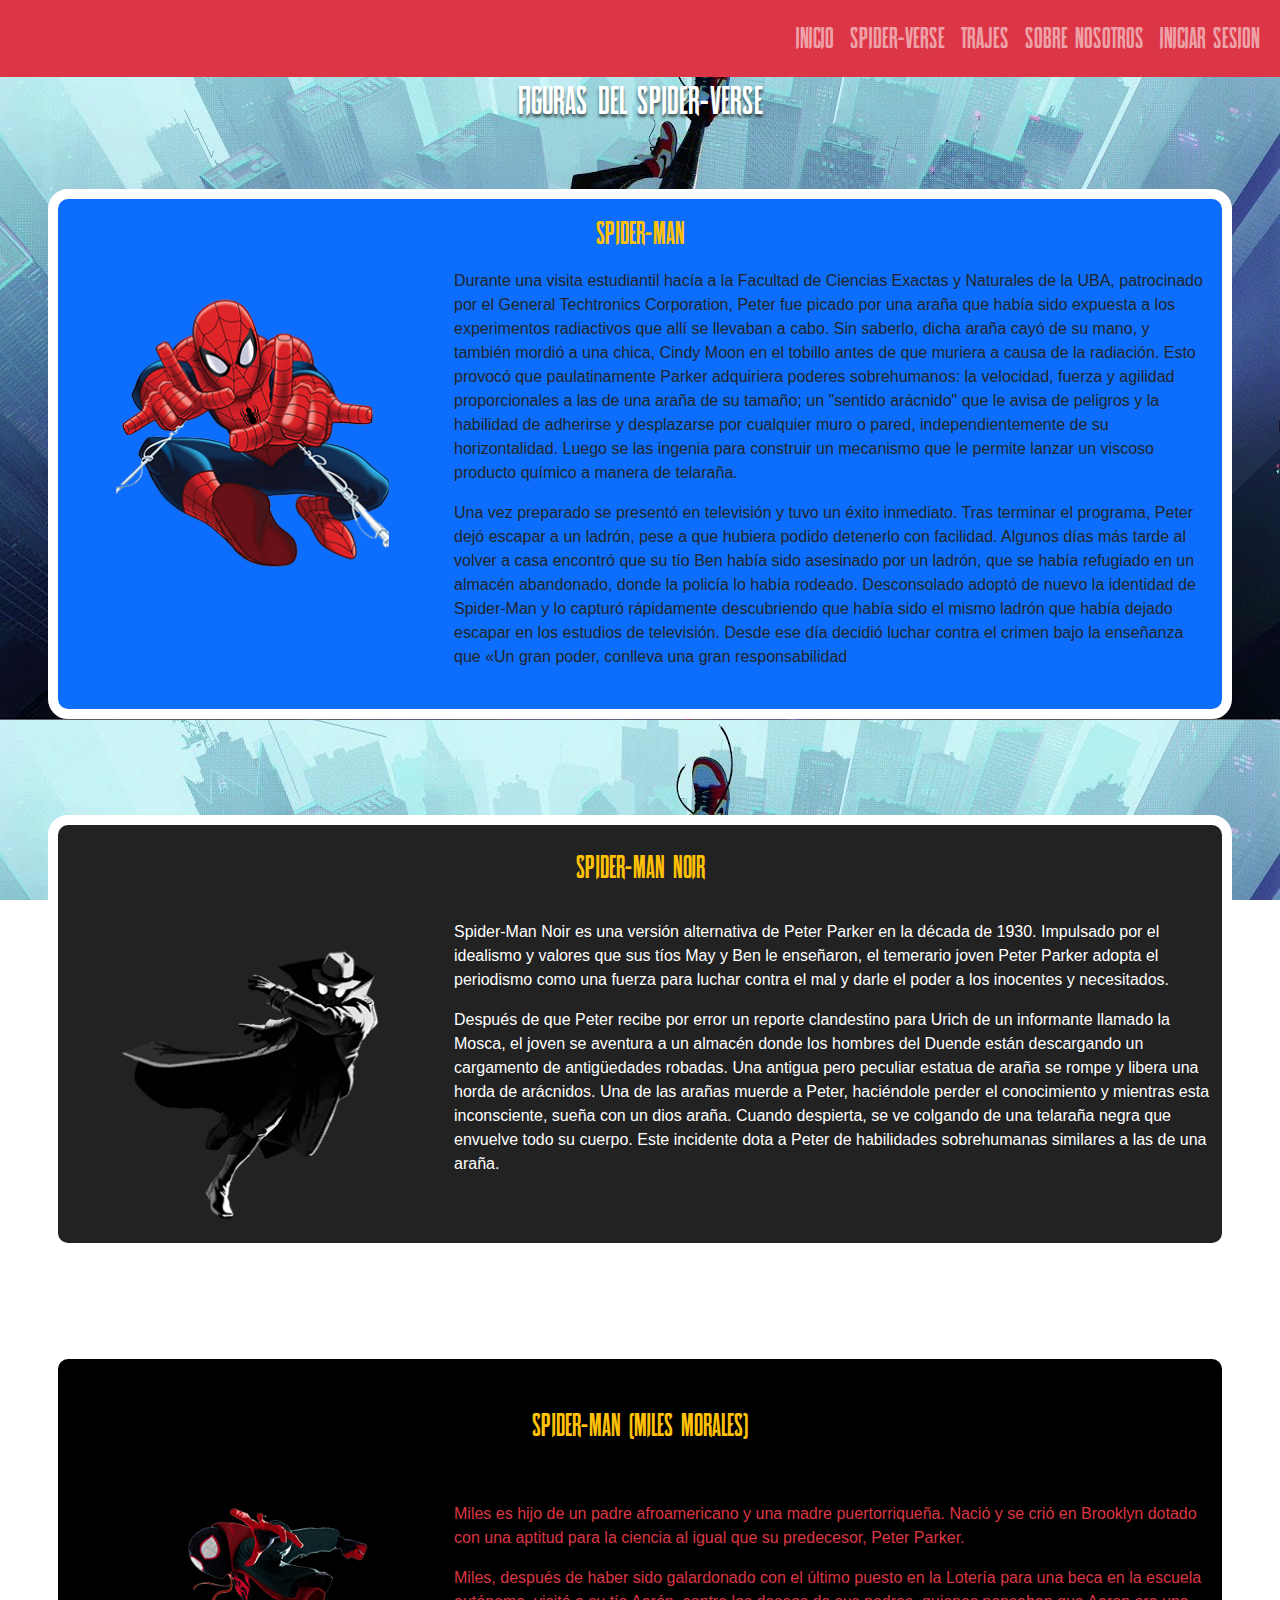
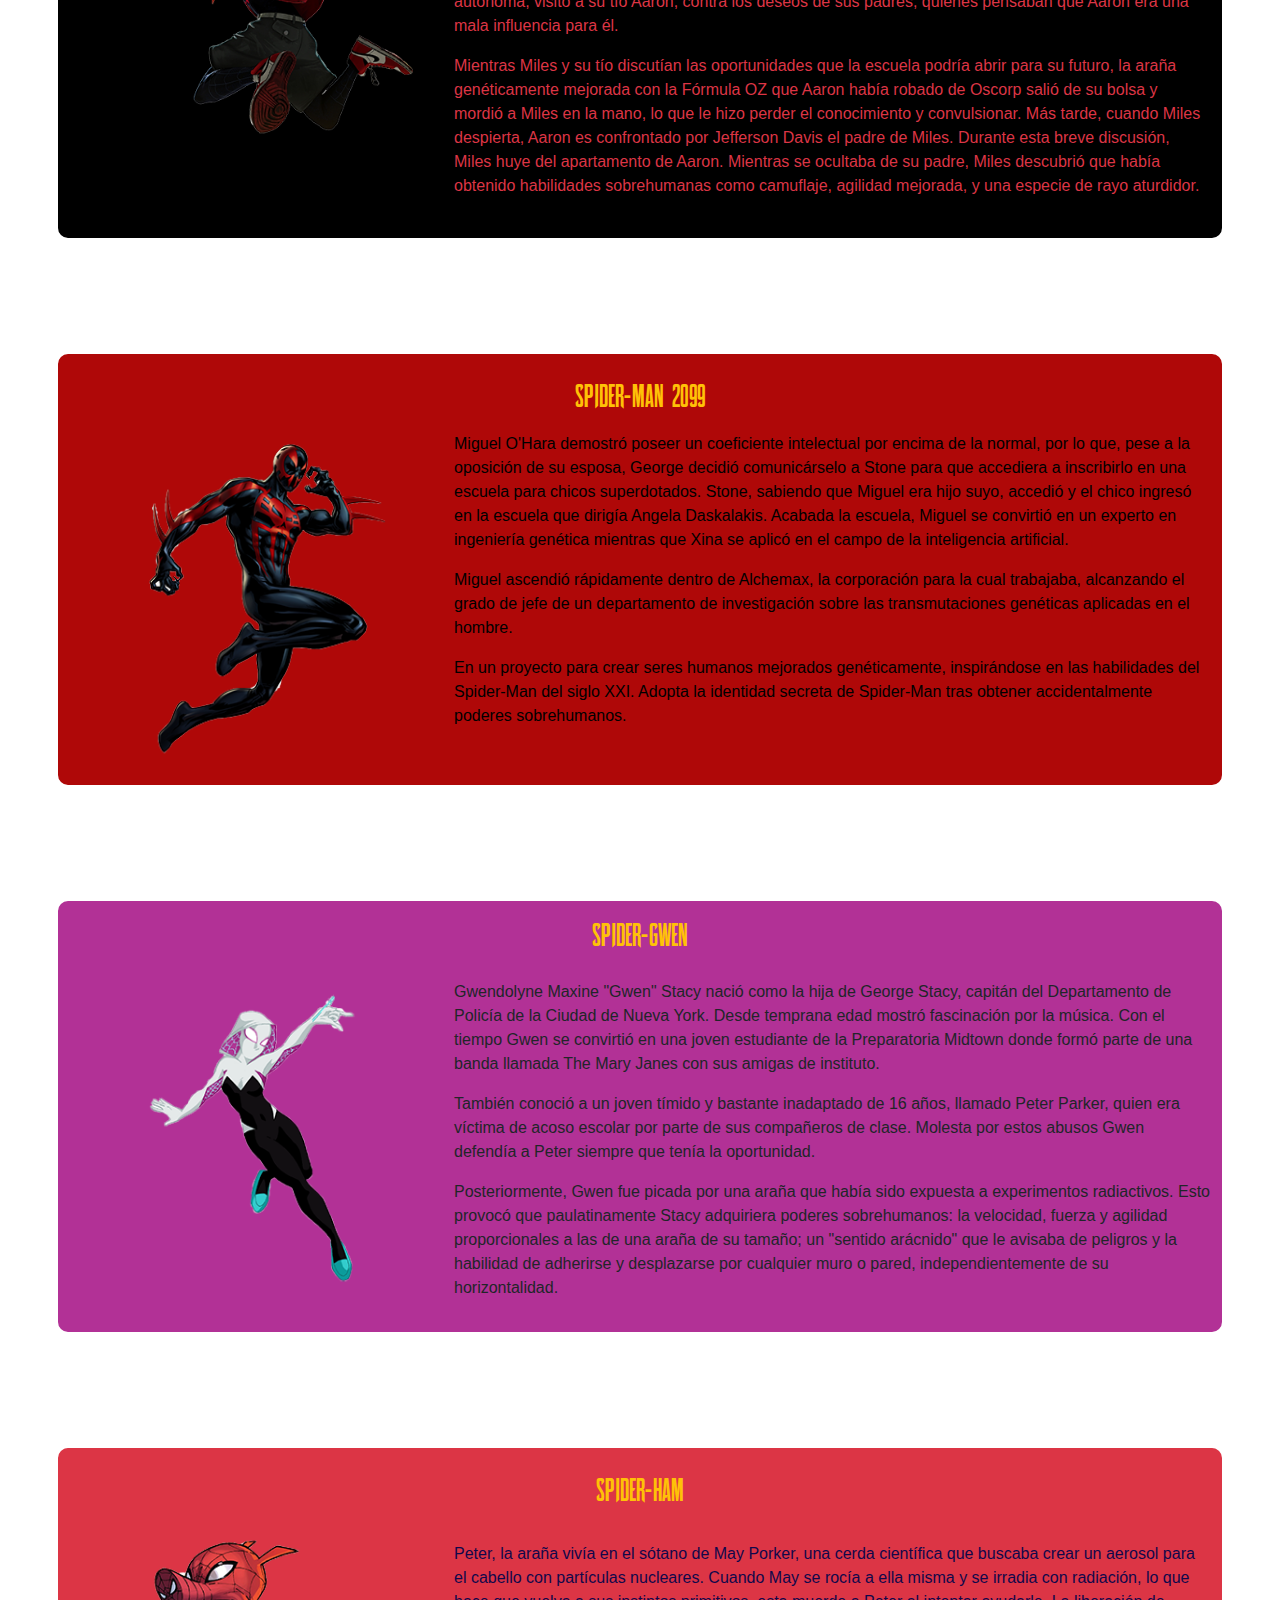
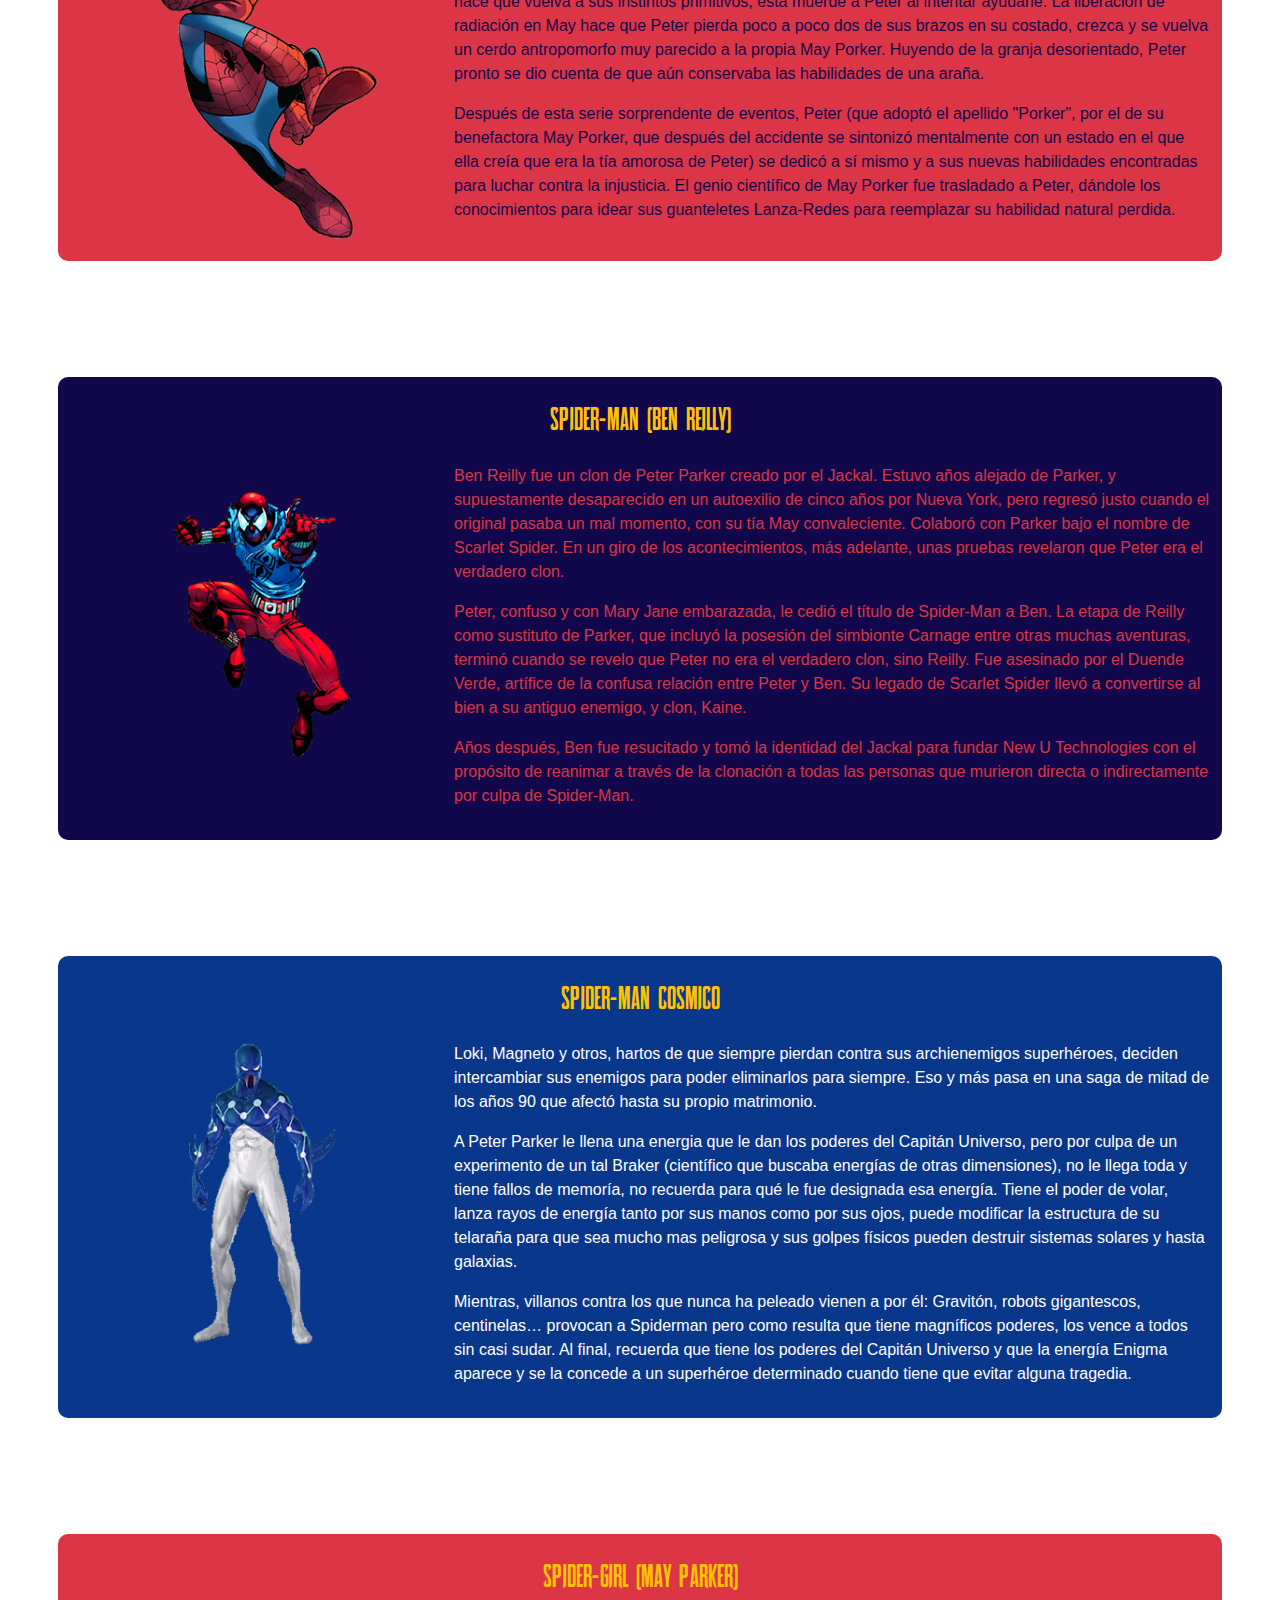
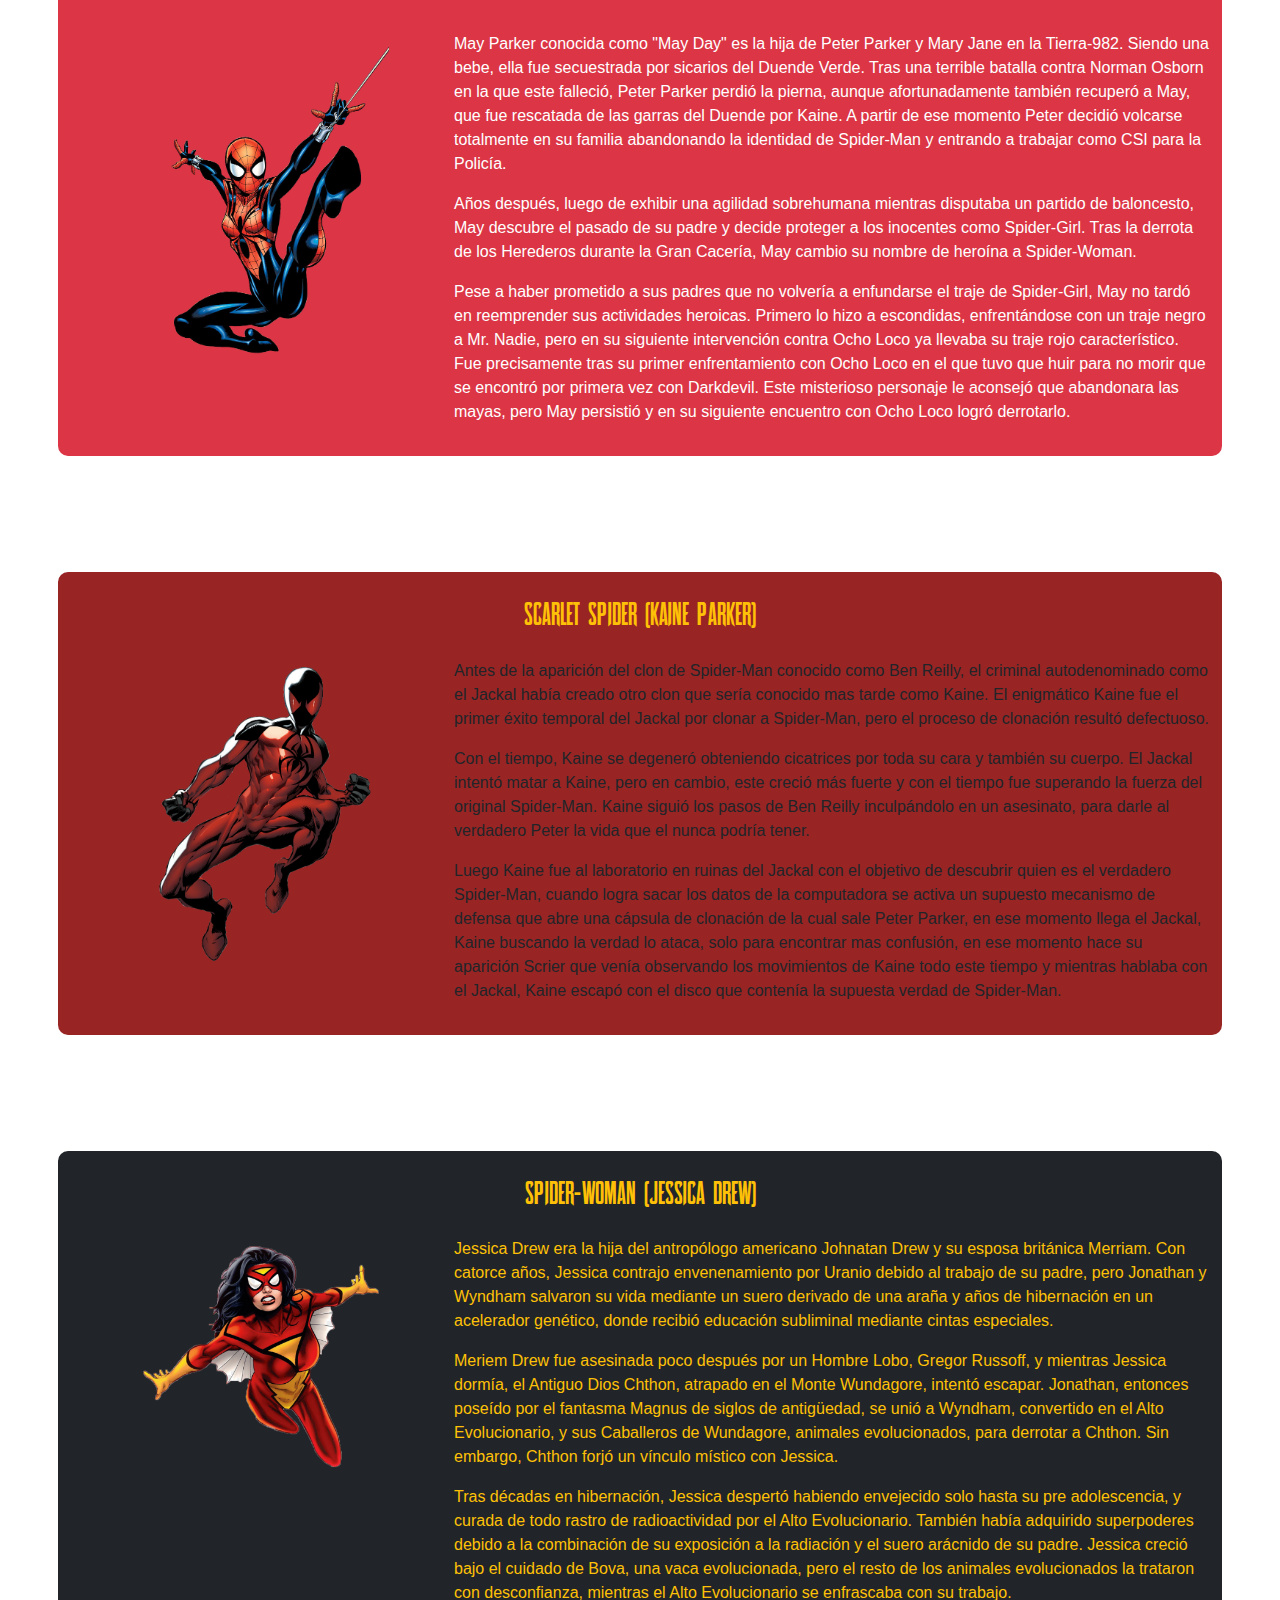
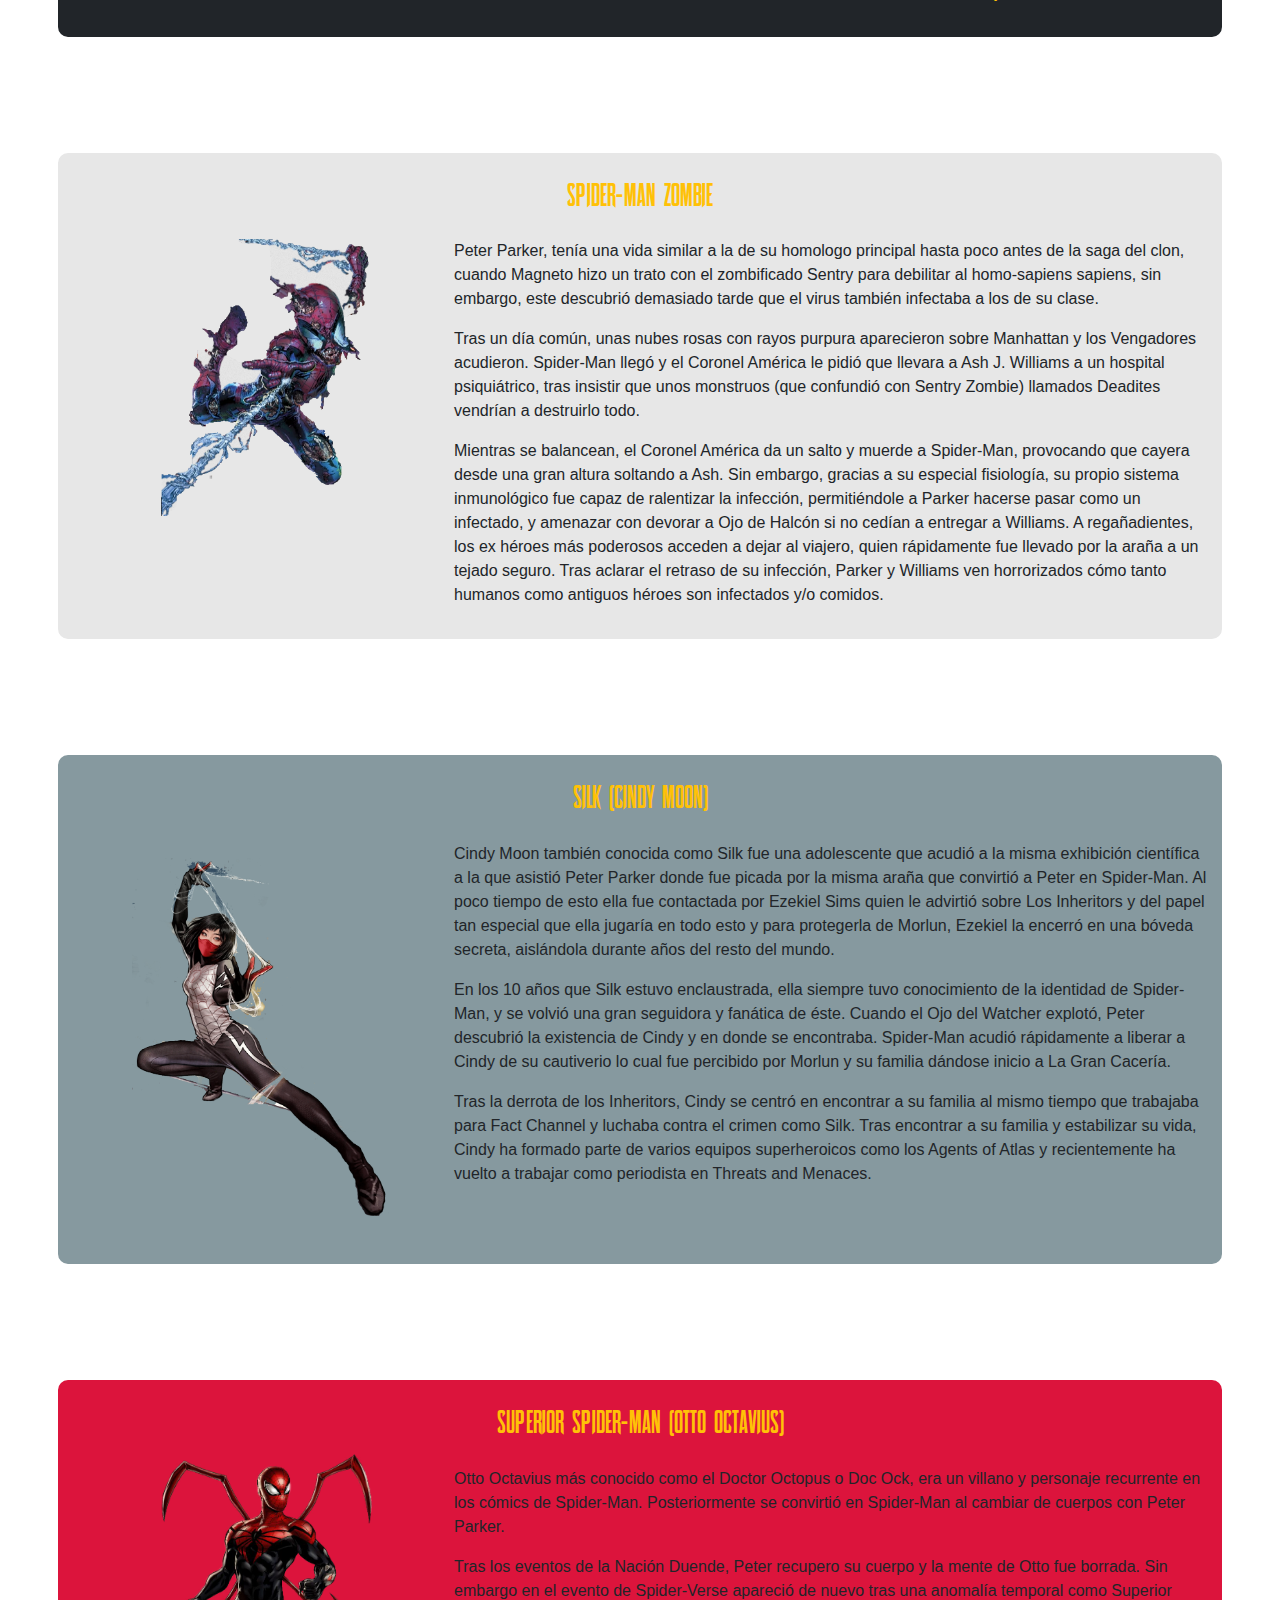
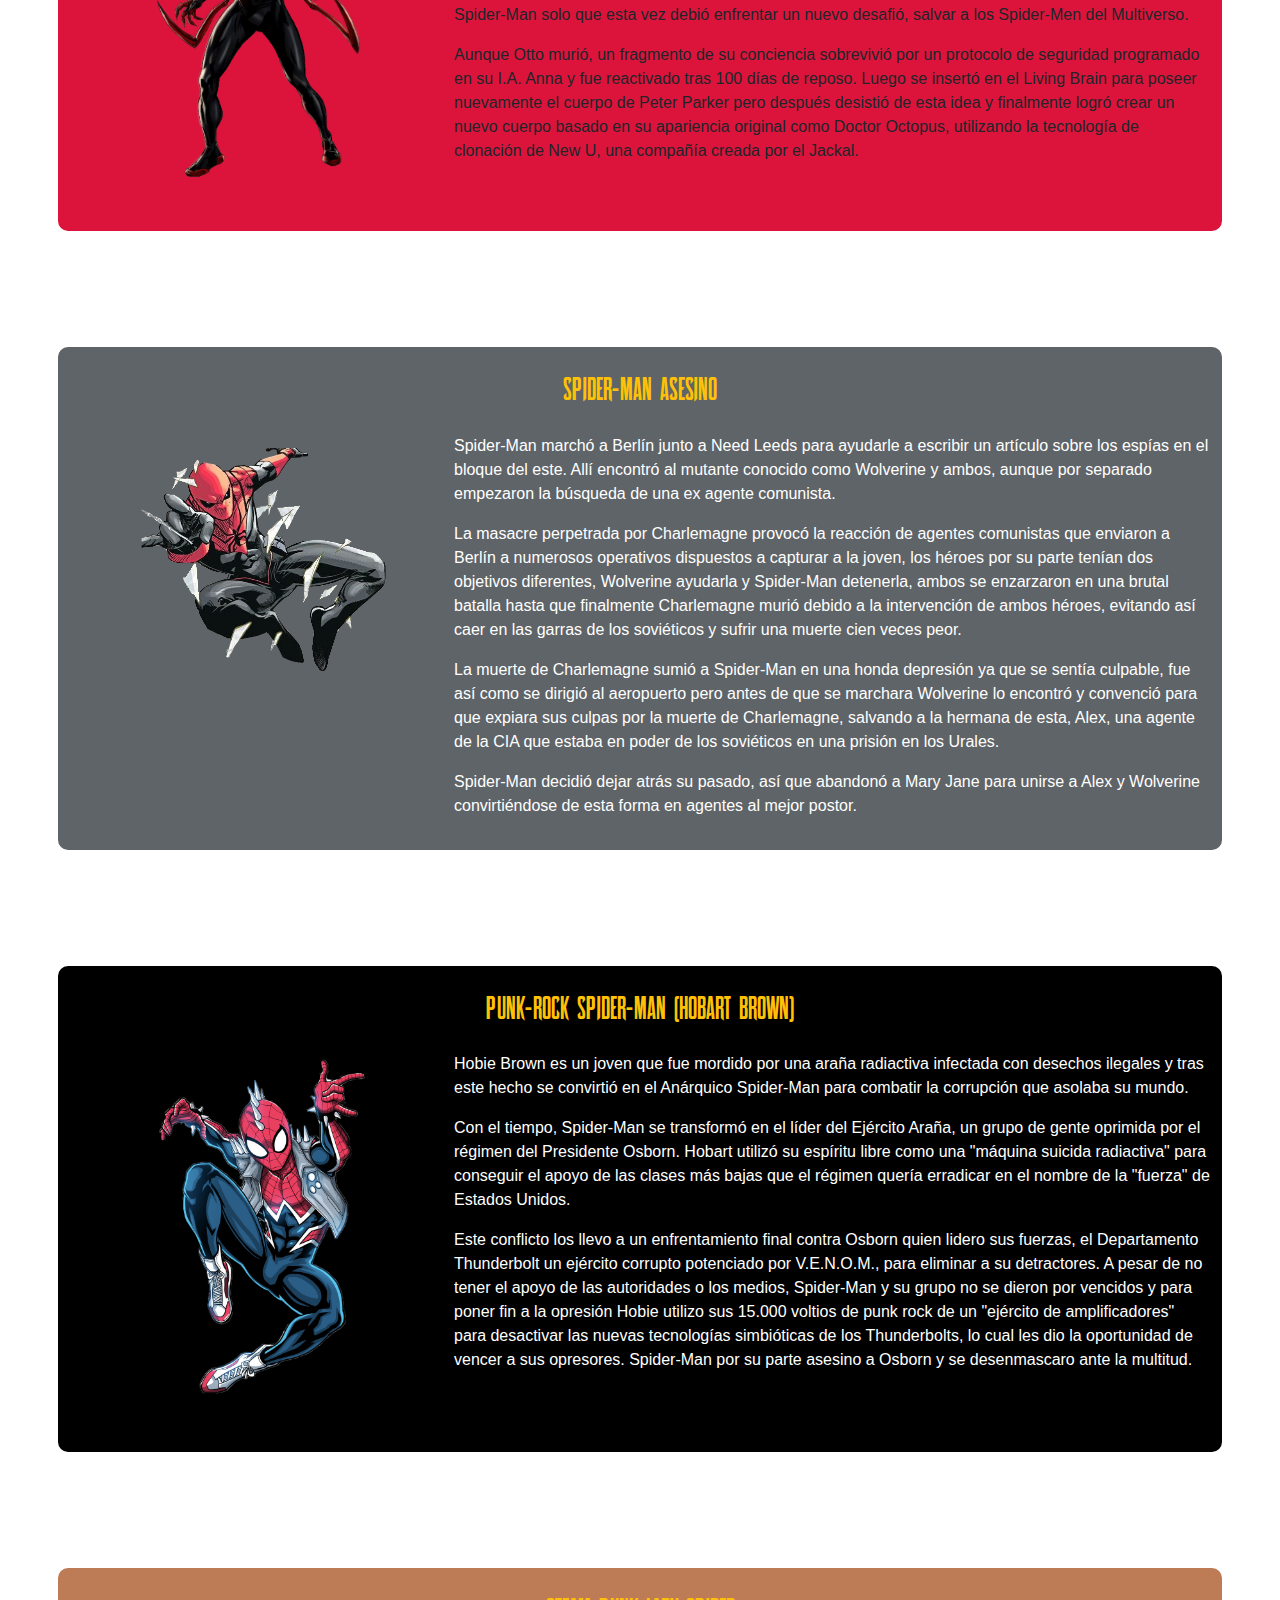
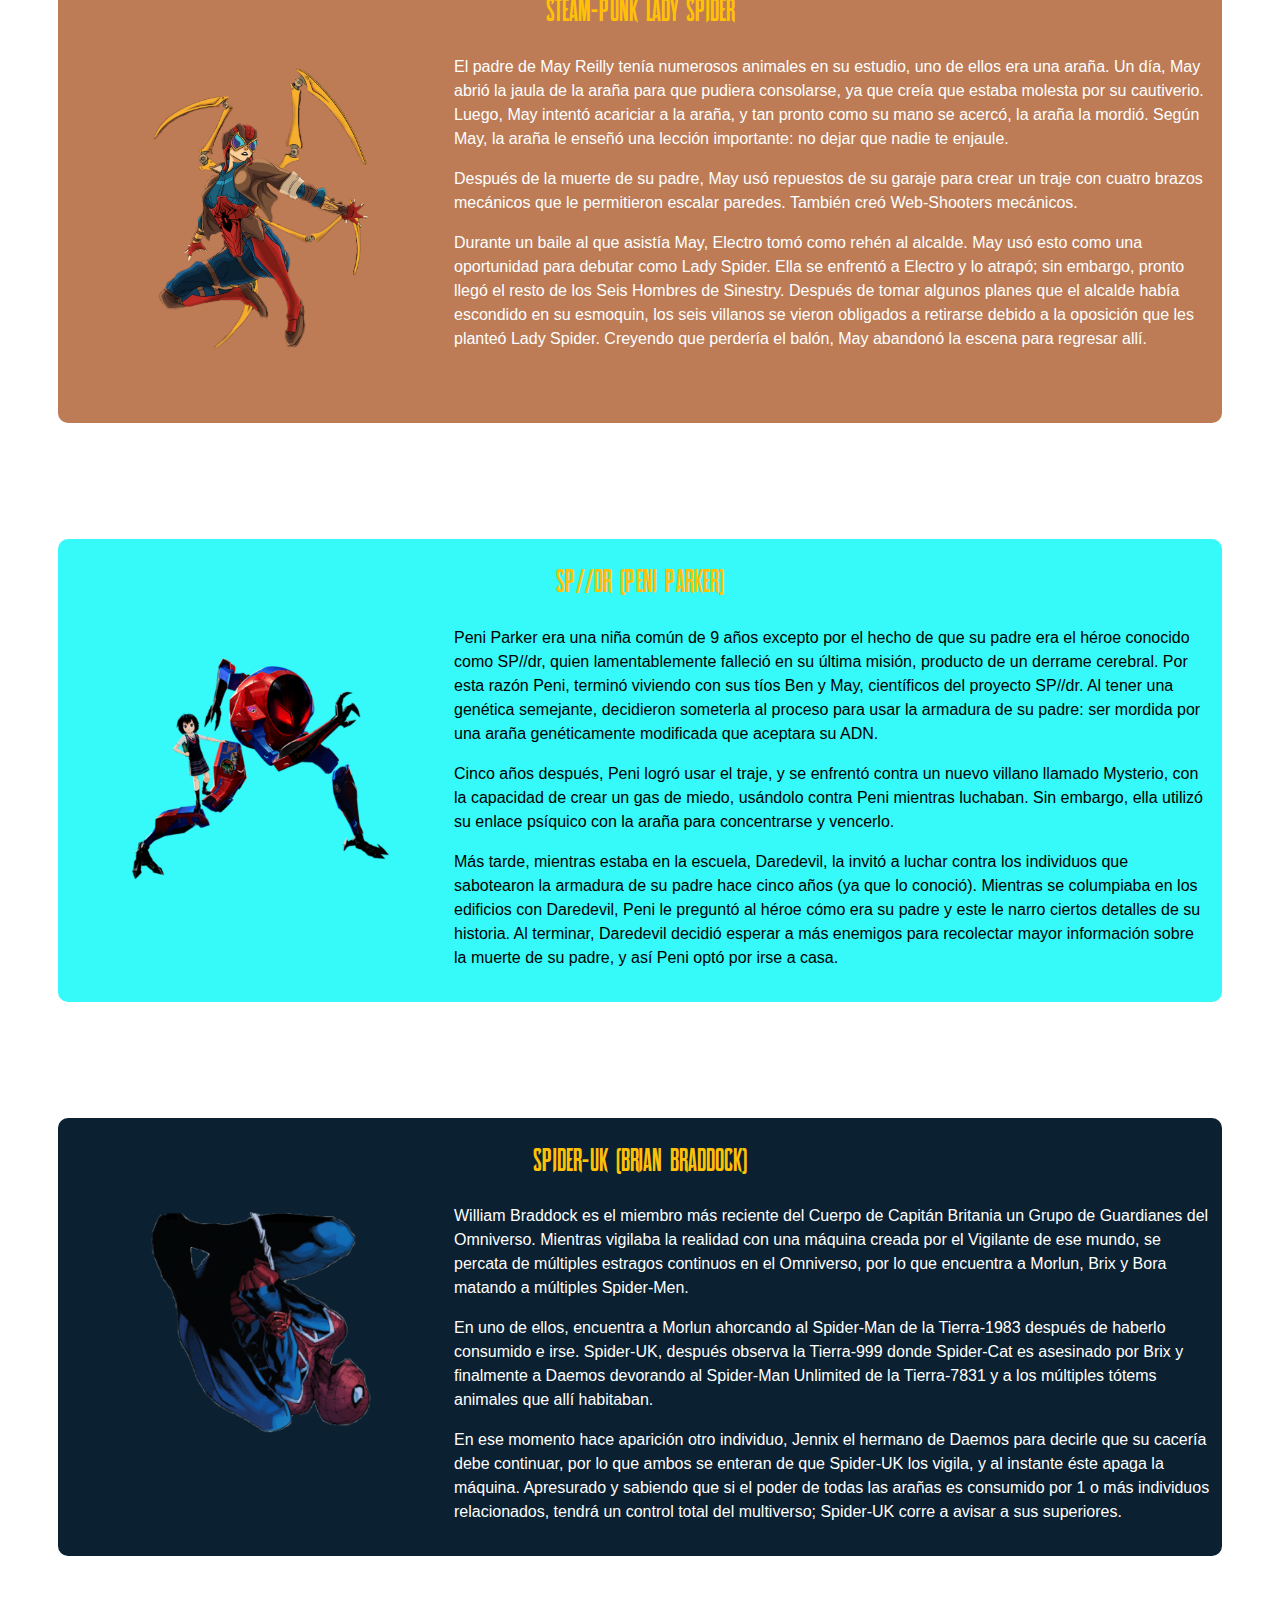
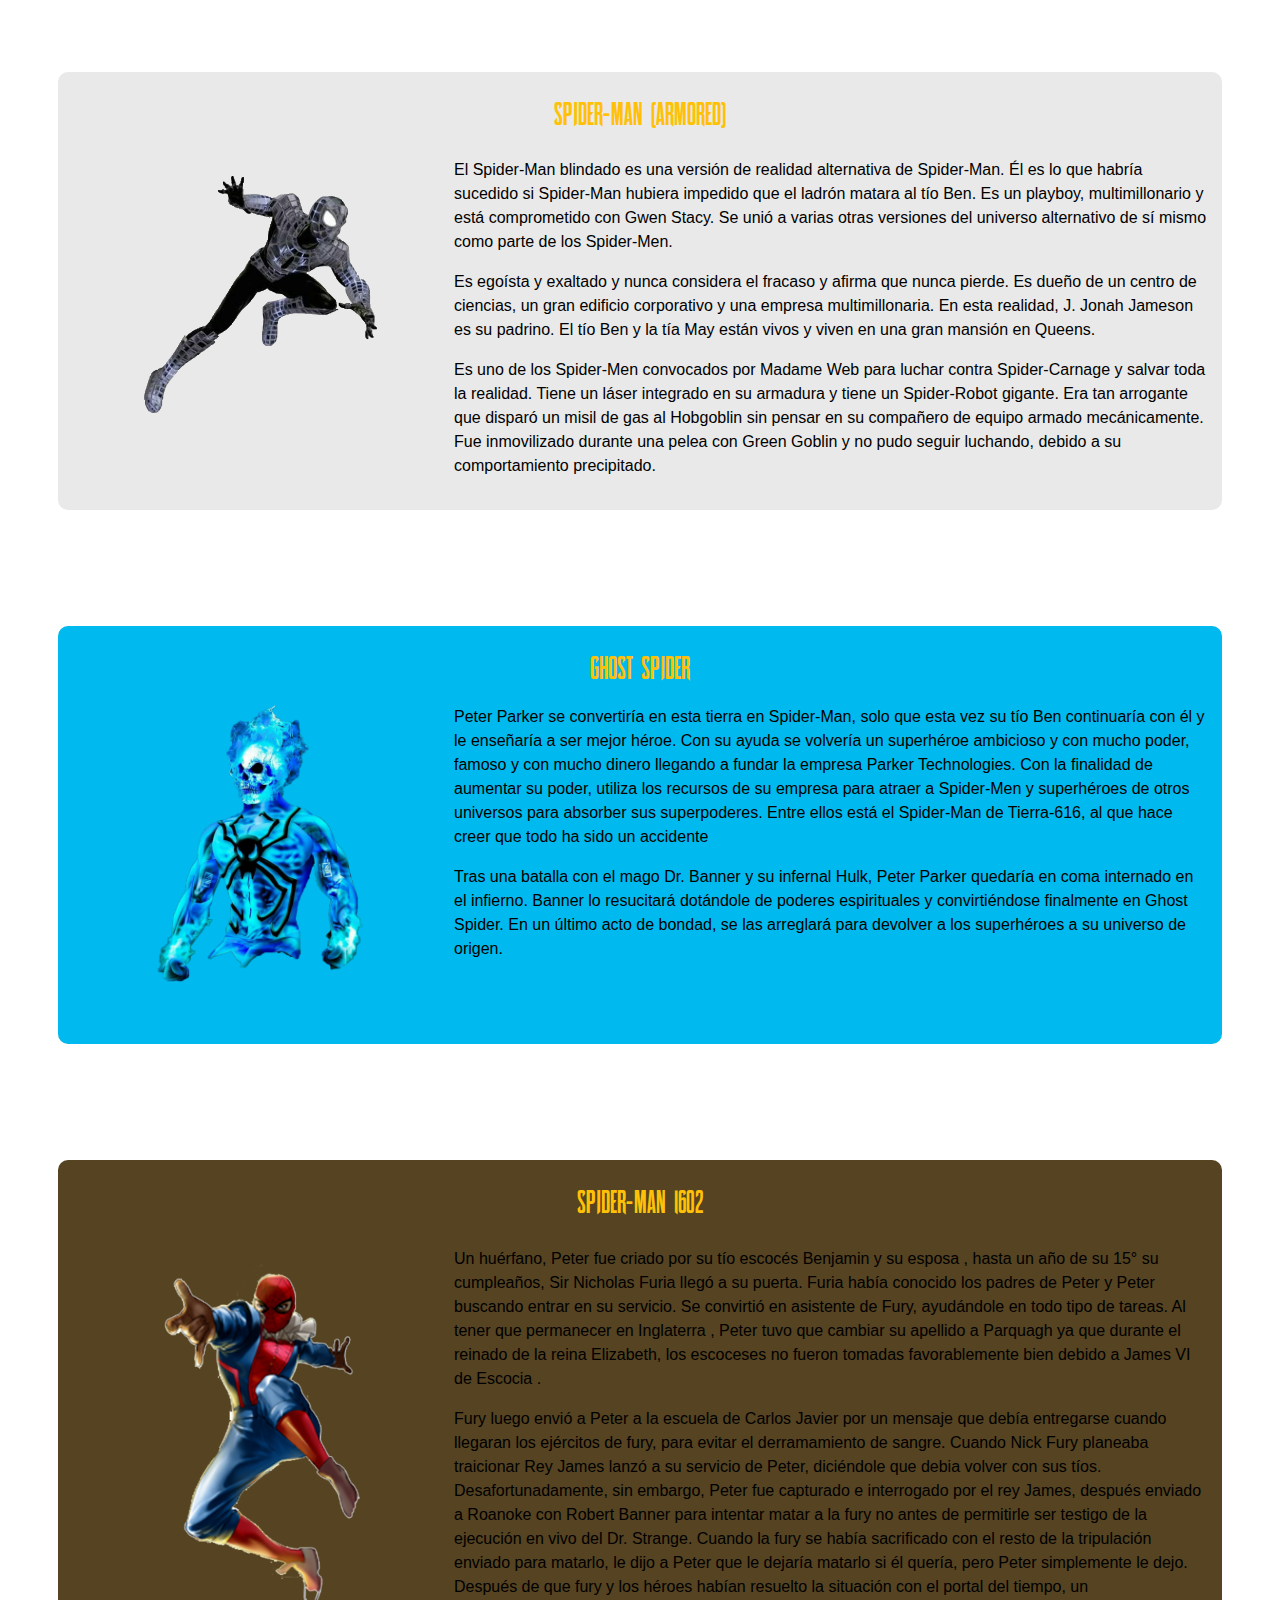
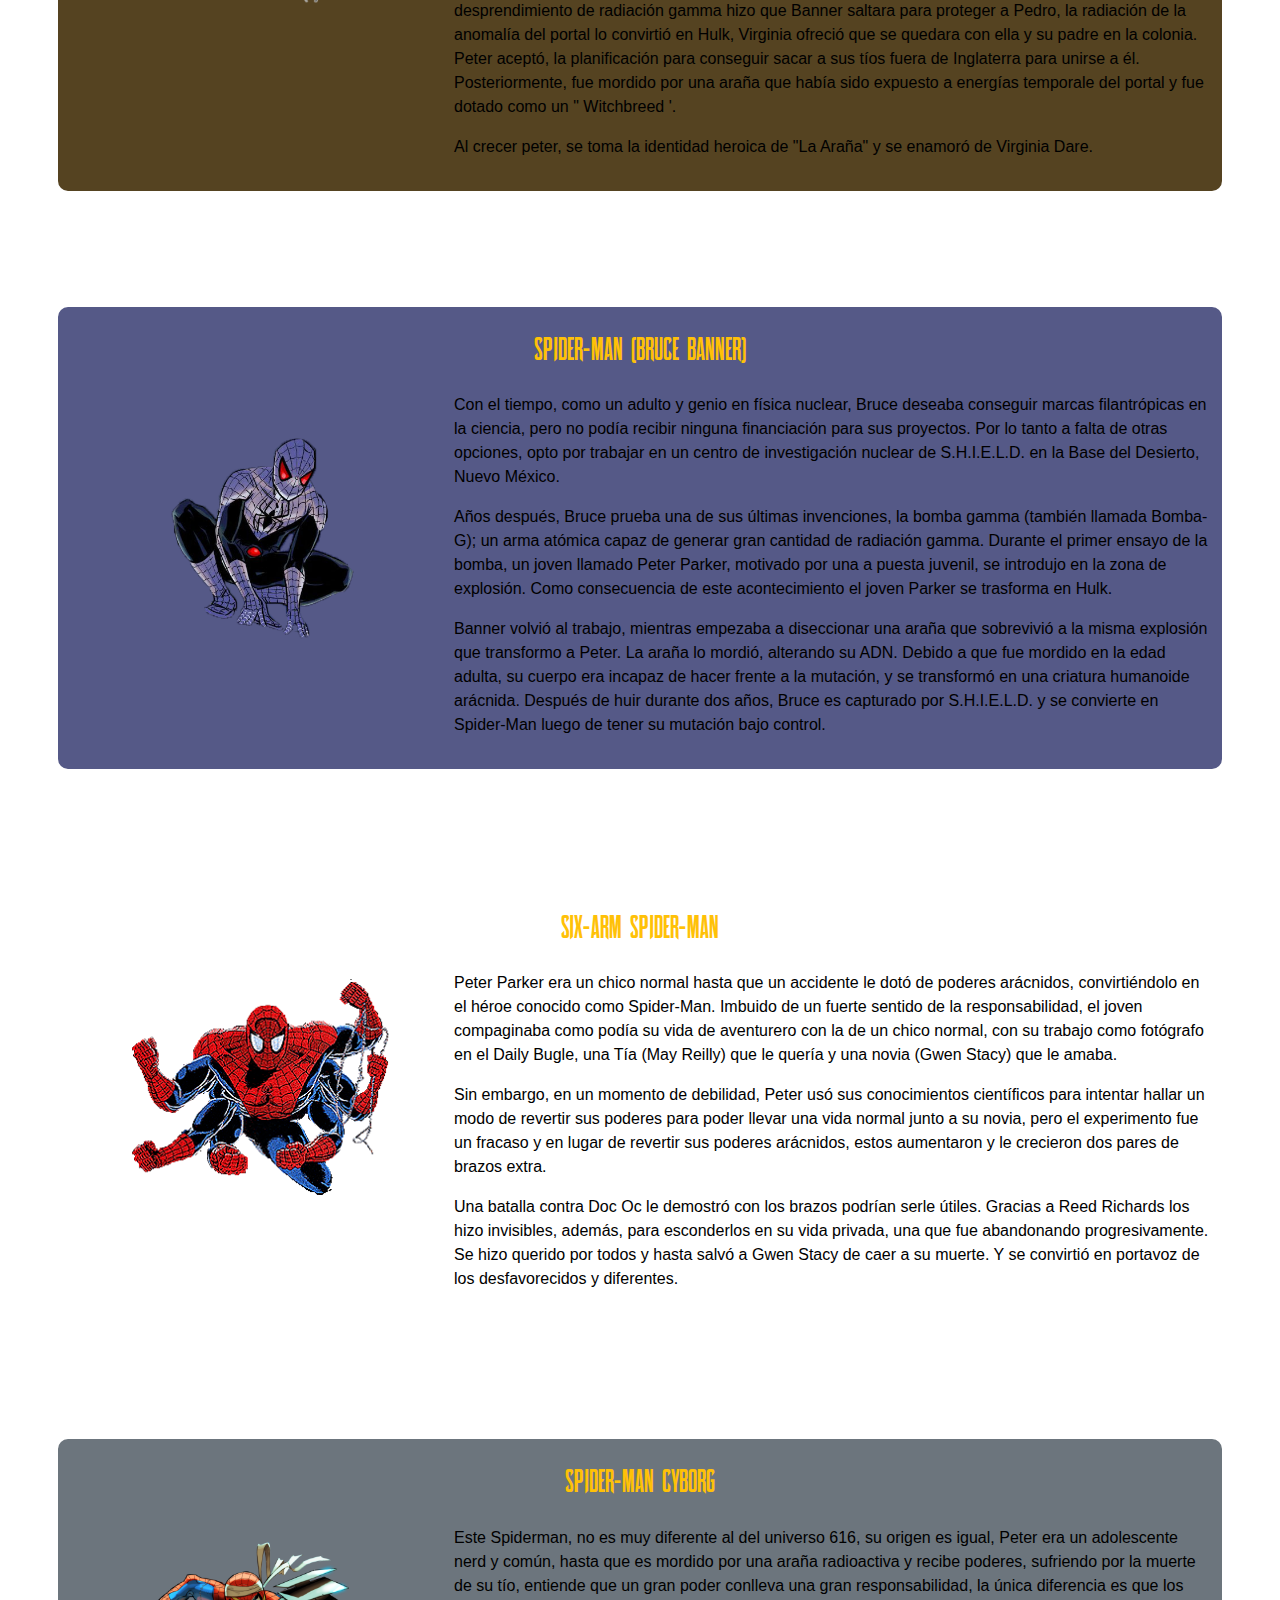
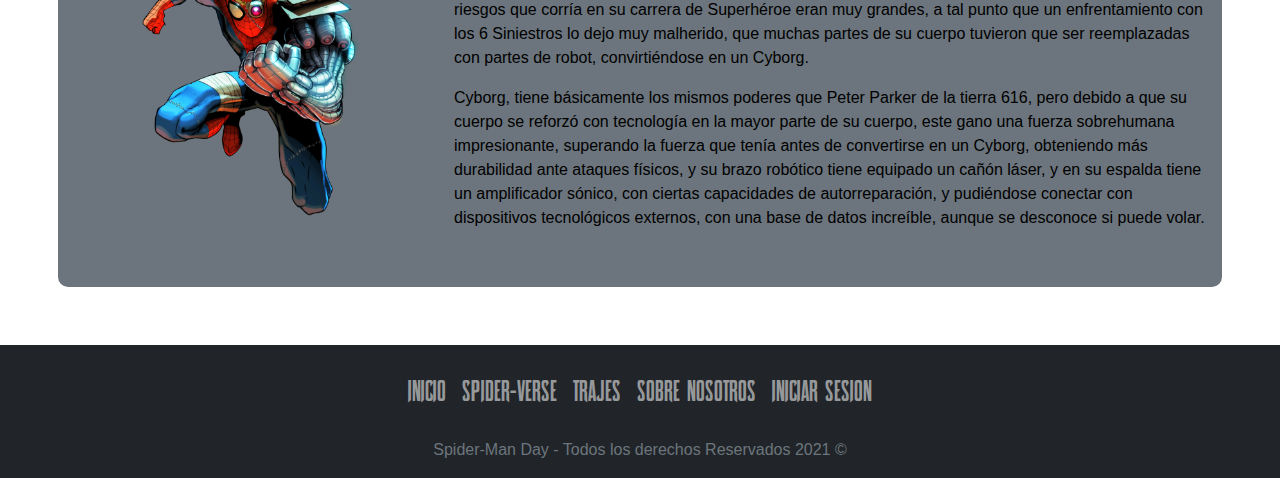
==== commit 287158a9: "Update spider-Verse.html" ====
--- a/spider-Verse.html
+++ b/spider-Verse.html
@@ -13,8 +13,8 @@
 <body class="footer-fijo">
     <nav class="navbar navbar-expand-sm navbar-dark bg-danger">
         <div class="container-fluid w-100">
-            <a class="navbar-brand pt-0 pb-0" href="index.html">
-                <img src="https://logos-marcas.com/wp-content/uploads/2020/11/Spider-Man-Logo.png" alt="" width="150">
+            <a class="navbar-brand" href="index.html">
+                <img src="https://logos-marcas.com/wp-content/uploads/2020/11/Spider-Man-Logo.png" alt="" width="200">
             </a>
 
             <button class="navbar-toggler" 
@@ -39,255 +39,391 @@
         </div>
     </nav>
 
-    <div id="carouselExampleIndicators" class="carousel slide" data-bs-ride="carousel">
-        <div class="carousel-indicators">
-            <button type="button" data-bs-target="#carouselExampleIndicators" data-bs-slide-to="0" class="active" aria-current="true" aria-label="Slide 1"></button>
-            <button type="button" data-bs-target="#carouselExampleIndicators" data-bs-slide-to="1" aria-label="Slide 2"></button>
-            <button type="button" data-bs-target="#carouselExampleIndicators" data-bs-slide-to="2" aria-label="Slide 3"></button>
+    <main id="spider-verse">
+        <div  class="px-5 pb-5">
+            <div class="container">
+                <div class="row ">
+                    <h1 class="text-center text-white text-shadow">Figuras del Spider-Verse</h1>
+                </div>
+            </div>
+            <div class="container-fluid rounded pt-2 mt-5">
+                <div class="row bg-primary card-border">
+                    <div class="col-12">
+                        <h2 class="text-center pt-3 text-warning">Spider-Man</h2>
+                    </div>
+                    <div class="col-md-4 text-center">
+                        <img src="img/figure01.png" alt="" class="w-75 spider pb-4 ps-0">
+                    </div>
+                    <div class="mas-spiderverse col-md-8 ps-2 pt-2 pb-4">
+                        <p>Durante una visita estudiantil hacía a la Facultad de Ciencias Exactas y Naturales de la UBA, patrocinado por el General Techtronics Corporation, Peter fue picado por una araña que había sido expuesta a los experimentos radiactivos que allí se llevaban a cabo. Sin saberlo, dicha araña cayó de su mano, y también mordió a una chica, Cindy Moon en el tobillo antes de que muriera a causa de la radiación. Esto provocó que paulatinamente Parker adquiriera poderes sobrehumanos: la velocidad, fuerza y agilidad proporcionales a las de una araña de su tamaño; un "sentido arácnido" que le avisa de peligros y la habilidad de adherirse y desplazarse por cualquier muro o pared, independientemente de su horizontalidad. Luego se las ingenia para construir un mecanismo que le permite lanzar un viscoso producto químico a manera de telaraña.</p>
+
+                        <p>Una vez preparado se presentó en televisión y tuvo un éxito inmediato. Tras terminar el programa, Peter dejó escapar a un ladrón, pese a que hubiera podido detenerlo con facilidad. Algunos días más tarde al volver a casa encontró que su tío Ben había sido asesinado por un ladrón, que se había refugiado en un almacén abandonado, donde la policía lo había rodeado. Desconsolado adoptó de nuevo la identidad de Spider-Man y lo capturó rápidamente descubriendo que había sido el mismo ladrón que había dejado escapar en los estudios de televisión. Desde ese día decidió luchar contra el crimen bajo la enseñanza que «Un gran poder, conlleva una gran responsabilidad</p>
+                    </div>
+                </div>
+            </div>
+            <div class="container-fluid rounded pt-5 mt-5">
+                <div class="row noir card-border text-white  ">
+                    <div class="col-12">
+                        <h2 class="text-center pt-4 text-warning">Spider-Man Noir</h2>
+                    </div>
+                    <div class="col-md-4 text-center">
+                        <img src="img/figure02.png" alt="" class="w-75 spider pt-0 ps-0 mt-0">
+                    </div>
+                    <div class="mas-spiderverse col-md-8 ps-2 pt-4 pb-4">
+                        <p>Spider-Man Noir es una versión alternativa de Peter Parker en la década de 1930. Impulsado por el idealismo y valores que sus tíos May y Ben le enseñaron, el temerario joven Peter Parker adopta el periodismo como una fuerza para luchar contra el mal y darle el poder a los inocentes y necesitados.</p> 
+
+                        <p>Después de que Peter recibe por error un reporte clandestino para Urich de un informante llamado la Mosca, el joven se aventura a un almacén donde los hombres del Duende están descargando un cargamento de antigüedades robadas. Una antigua pero peculiar estatua de araña se rompe y libera una horda de arácnidos. Una de las arañas muerde a Peter, haciéndole perder el conocimiento y mientras esta inconsciente, sueña con un dios araña. Cuando despierta, se ve colgando de una telaraña negra que envuelve todo su cuerpo. Este incidente dota a Peter de habilidades sobrehumanas similares a las de una araña.</p>   
+                    </div>
+                </div>
+            </div>
+            <div class="container-fluid rounded pt-5 mt-5">
+                <div class="row bg-black card-border text-danger ">
+                    <div class="col-12">
+                        <h2 class="text-center pt-5 p-0 text-warning">Spider-Man (Miles Morales)</h2>
+                    </div>
+                    <div class="col-md-4 text-center">
+                        <img src="img/figure03.png" alt="" class="w-75 spider pt-0 ps-5 pb-2 ms-5 mt-0">
+                    </div>
+                    <div class="mas-spiderverse col-md-8 ps-2 pt-5 pb-4">
+                        <p>Miles es hijo de un padre afroamericano y una madre puertorriqueña. Nació y se crió en Brooklyn dotado con una aptitud para la ciencia al igual que su predecesor, Peter Parker.</p>
+                        <p>Miles, después de haber sido galardonado con el último puesto en la Lotería para una beca en la escuela autónoma, visitó a su tío Aarón, contra los deseos de sus padres, quienes pensaban que Aaron era una mala influencia para él. </p>
+                        <p>Mientras Miles y su tío discutían las oportunidades que la escuela podría abrir para su futuro, la araña genéticamente mejorada con la Fórmula OZ que Aaron había robado de Oscorp salió de su bolsa y mordió a Miles en la mano, lo que le hizo perder el conocimiento y convulsionar. Más tarde, cuando Miles despierta, Aaron es confrontado por Jefferson Davis el padre de Miles. Durante esta breve discusión, Miles huye del apartamento de Aaron. Mientras se ocultaba de su padre, Miles descubrió que había obtenido habilidades sobrehumanas como camuflaje, agilidad mejorada, y una especie de rayo aturdidor. </p>
+                    </div>
+                </div>
+            </div>
+            <div class="container-fluid rounded pt-5 mt-5">
+                <div class="row spider-2099 card-border text-black">
+                    <div class="col-12">
+                        <h2 class="text-center pt-4 text-warning">Spider-Man 2099</h2>
+                    </div>
+                    <div class="col-md-4 text-center">
+                        <img src="img/figure04.png" alt="" class="w-75 spider pt-0 ps-2 pb-4 mt-0 ">
+                    </div>
+                    <div class="mas-spiderverse col-md-8 ps-0 pt-2 ps-2 pb-3">
+                        <p>Miguel O'Hara demostró poseer un coeficiente intelectual por encima de la normal, por lo que, pese a la oposición de su esposa, George decidió comunicárselo a Stone para que accediera a inscribirlo en una escuela para chicos superdotados. Stone, sabiendo que Miguel era hijo suyo, accedió y el chico ingresó en la escuela que dirigía Angela Daskalakis.
+                        Acabada la escuela, Miguel se convirtió en un experto en ingeniería genética mientras que Xina se aplicó en el campo de la inteligencia artificial.</p>
+                        <p>Miguel ascendió rápidamente dentro de Alchemax, la corporación para la cual trabajaba, alcanzando el grado de jefe de un departamento de investigación sobre las transmutaciones genéticas aplicadas en el hombre. </p>
+                        <p>En un proyecto para crear seres humanos mejorados genéticamente, inspirándose en las habilidades del Spider-Man del siglo XXI. Adopta la identidad secreta de Spider-Man tras obtener accidentalmente poderes sobrehumanos. </p>
+                    </div>
+                </div>
+            </div>
+            <div class="container-fluid rounded pt-5 mt-5">
+                <div class="row gwen card-border text-dark ">
+                    <div class="col-12">
+                        <h2 class="text-center pt-3 text-warning">Spider-Gwen</h2>
+                    </div>
+                    <div class="col-md-4 text-center">
+                        <img src="img/figure05.png" alt="" class="w-75 spider pt-0 ps-3 mt-0">
+                    </div>
+                    <div class="mas-spiderverse col-md-8 ps-2 pt-3 pb-3">
+                        <p>Gwendolyne Maxine "Gwen" Stacy nació como la hija de George Stacy, capitán del Departamento de Policía de la Ciudad de Nueva York. Desde temprana edad mostró fascinación por la música. Con el tiempo Gwen se convirtió en una joven estudiante de la Preparatoria Midtown donde formó parte de una banda llamada The Mary Janes con sus amigas de instituto.</p>
+                        <p>También conoció a un joven tímido y bastante inadaptado de 16 años, llamado Peter Parker, quien era víctima de acoso escolar por parte de sus compañeros de clase. Molesta por estos abusos Gwen defendía a Peter siempre que tenía la oportunidad. </p>
+                        <p>Posteriormente, Gwen fue picada por una araña que había sido expuesta a experimentos radiactivos. Esto provocó que paulatinamente Stacy adquiriera poderes sobrehumanos: la velocidad, fuerza y agilidad proporcionales a las de una araña de su tamaño; un "sentido arácnido" que le avisaba de peligros y la habilidad de adherirse y desplazarse por cualquier muro o pared, independientemente de su horizontalidad. </p>
+                    </div>
+                </div>
+            </div>
+            <div class="container-fluid rounded pt-5 mt-5">
+                <div class="row bg-danger ham card-border">
+                    <div class="col-12">
+                        <h2 class="text-center pt-4 text-warning">Spider-Ham</h2>
+                    </div>
+                    <div class="col-md-4 text-center">
+                        <img src="img/figure06.png" alt="" class="w-75 spider pt-0 pb-3 ps-3">
+                    </div>
+                    <div class="mas-spiderverse col-md-8 ps-2 pt-4 pb-3">
+                        <p>Peter, la araña vivía en el sótano de May Porker, una cerda científica que buscaba crear un aerosol para el cabello con partículas nucleares. Cuando May se rocía a ella misma y se irradia con radiación, lo que hace que vuelva a sus instintos primitivos, esta muerde a Peter al intentar ayudarle. La liberación de radiación en May hace que Peter pierda poco a poco dos de sus brazos en su costado, crezca y se vuelva un cerdo antropomorfo muy parecido a la propia May Porker. Huyendo de la granja desorientado, Peter pronto se dio cuenta de que aún conservaba las habilidades de una araña.</p>
+                        <p>Después de esta serie sorprendente de eventos, Peter (que adoptó el apellido "Porker", por el de su benefactora May Porker, que después del accidente se sintonizó mentalmente con un estado en el que ella creía que era la tía amorosa de Peter) se dedicó a sí mismo y a sus nuevas habilidades encontradas para luchar contra la injusticia. El genio científico de May Porker fue trasladado a Peter, dándole los conocimientos para idear sus guanteletes Lanza-Redes para reemplazar su habilidad natural perdida. </p>
+                    </div>
+                </div>
+            </div>
+            <div class="container-fluid rounded pt-5 mt-5">
+                <div class="row escarlata card-border text-danger ">
+                    <div class="col-12">
+                        <h2 class="text-center pt-4 pb-0 mb-0 text-warning">Spider-Man (Ben Reilly)</h2>
+                    </div>
+                    <div class="col-md-4 text-center">
+                        <img src="img/figure07.png" alt="" class="w-75 spider pt-0 ps-3 mt-0">
+                    </div>
+                    <div class="mas-spiderverse col-md-8 ps-2 pt-4 pb-3">
+                        <p>Ben Reilly fue un clon de Peter Parker creado por el Jackal. Estuvo años alejado de Parker, y supuestamente desaparecido en un autoexilio de cinco años por Nueva York, pero regresó justo cuando el original pasaba un mal momento, con su tía May convaleciente. Colaboró con Parker bajo el nombre de Scarlet Spider. En un giro de los acontecimientos, más adelante, unas pruebas revelaron que Peter era el verdadero clon.</p>
+                        <p>Peter, confuso y con Mary Jane embarazada, le cedió el título de Spider-Man a Ben. La etapa de Reilly como sustituto de Parker, que incluyó la posesión del simbionte Carnage entre otras muchas aventuras, terminó cuando se revelo que Peter no era el verdadero clon, sino Reilly. Fue asesinado por el Duende Verde, artífice de la confusa relación entre Peter y Ben. Su legado de Scarlet Spider llevó a convertirse al bien a su antiguo enemigo, y clon, Kaine.</p>
+                        <p>Años después, Ben fue resucitado y tomó la identidad del Jackal para fundar New U Technologies con el propósito de reanimar a través de la clonación a todas las personas que murieron directa o indirectamente por culpa de Spider-Man.</p>
+                    </div>
+                </div>
+            </div>
+            <div class="container-fluid rounded pt-5 mt-5">
+                <div class="row cosmico card-border text-dark ">
+                    <div class="col-12">
+                        <h2 class="text-center pt-4 text-warning">Spider-Man Cosmico</h2>
+                    </div>
+                    <div class="col-md-4 text-center">
+                        <img src="img/figure08.png" alt="" class="w-75 spider pt-0 ps-3">
+                    </div>
+                    <div class="mas-spiderverse col-md-8 ps-2 pt-3 pb-3 text-white">
+                        <p>Loki, Magneto y otros, hartos de que siempre pierdan contra sus archienemigos superhéroes, deciden intercambiar sus enemigos para poder eliminarlos para siempre. Eso y más pasa en una saga de mitad de los años 90 que afectó hasta su propio matrimonio.</p>
+                        <p>A Peter Parker le llena una energia que le dan los poderes del Capitán Universo, pero por culpa de un experimento de un tal Braker (científico que buscaba energías de otras dimensiones), no le llega toda y tiene fallos de memoría, no recuerda para qué le fue designada esa energía. Tiene el poder de volar, lanza rayos de energía tanto por sus manos como por sus ojos, puede modificar la estructura de su telaraña para que sea mucho mas peligrosa y sus golpes físicos pueden destruir sistemas solares y hasta galaxias.</p>
+                        <p>Mientras, villanos contra los que nunca ha peleado vienen a por él: Gravitón, robots gigantescos, centinelas… provocan a Spiderman pero como resulta que tiene magníficos poderes, los vence a todos sin casi sudar. Al final, recuerda que tiene los poderes del Capitán Universo y que la energía Enigma aparece y se la concede a un superhéroe determinado cuando tiene que evitar alguna tragedia.</p>
+                    </div>
+                </div>
+            </div>
+            <div class="container-fluid rounded pt-5 mt-5">
+                <div class="row bg-danger card-border text-dark ">
+                    <div class="col-12">
+                        <h2 class="text-center pt-4 pb-4 text-warning">Spider-Girl (May Parker)</h2>
+                    </div>
+                    <div class="col-md-4 text-center">
+                        <img src="img/figure09.png" alt="" class="w-75 spider pt-0 ps-3 pb-0">
+                    </div>
+                    <div class="mas-spiderverse col-md-8 ps-2 pt-1 pb-3 text-white">
+                        <p>May Parker conocida como "May Day" es la hija de Peter Parker y Mary Jane en la Tierra-982. Siendo una bebe, ella fue secuestrada por sicarios del Duende Verde. Tras una terrible batalla contra Norman Osborn en la que este falleció, Peter Parker perdió la pierna, aunque afortunadamente también recuperó a May, que fue rescatada de las garras del Duende por Kaine. A partir de ese momento Peter decidió volcarse totalmente en su familia abandonando la identidad de Spider-Man y entrando a trabajar como CSI para la Policía.</p>
+                        <p>Años después, luego de exhibir una agilidad sobrehumana mientras disputaba un partido de baloncesto, May descubre el pasado de su padre y decide proteger a los inocentes como Spider-Girl. Tras la derrota de los Herederos durante la Gran Cacería, May cambio su nombre de heroína a Spider-Woman. </p>
+                        <p>Pese a haber prometido a sus padres que no volvería a enfundarse el traje de Spider-Girl, May no tardó en reemprender sus actividades heroicas. Primero lo hizo a escondidas, enfrentándose con un traje negro a Mr. Nadie, pero en su siguiente intervención contra Ocho Loco ya llevaba su traje rojo característico. Fue precisamente tras su primer enfrentamiento con Ocho Loco en el que tuvo que huir para no morir que se encontró por primera vez con Darkdevil. Este misterioso personaje le aconsejó que abandonara las mayas, pero May persistió y en su siguiente encuentro con Ocho Loco logró derrotarlo. </p>
+                    </div>
+                </div>
+            </div>
+            <div class="container-fluid rounded pt-5 mt-5">
+                <div class="row scarlet card-border text-dark ">
+                    <div class="col-12">
+                        <h2 class="text-center pt-4 text-warning">Scarlet Spider (Kaine Parker)</h2>
+                    </div>
+                    <div class="col-md-4 text-center">
+                        <img src="img/figure10.png" alt="" class="w-75 spider pt-4  pb-2 ps-3 mt-0">
+                    </div>
+                    <div class="mas-spiderverse col-md-8 ps-2 pt-3 pb-3">
+                        <p>Antes de la aparición del clon de Spider-Man conocido como Ben Reilly, el criminal autodenominado como el Jackal había creado otro clon que sería conocido mas tarde como Kaine. El enigmático Kaine fue el primer éxito temporal del Jackal por clonar a Spider-Man, pero el proceso de clonación resultó defectuoso. </p>
+                        <p>Con el tiempo, Kaine se degeneró obteniendo cicatrices por toda su cara y también su cuerpo. El Jackal intentó matar a Kaine, pero en cambio, este creció más fuerte y con el tiempo fue superando la fuerza del original Spider-Man. Kaine siguió los pasos de Ben Reilly inculpándolo en un asesinato, para darle al verdadero Peter la vida que el nunca podría tener. </p>
+                        <p>Luego Kaine fue al laboratorio en ruinas del Jackal con el objetivo de descubrir quien es el verdadero Spider-Man, cuando logra sacar los datos de la computadora se activa un supuesto mecanismo de defensa que abre una cápsula de clonación de la cual sale Peter Parker, en ese momento llega el Jackal, Kaine buscando la verdad lo ataca, solo para encontrar mas confusión, en ese momento hace su aparición Scrier que venía observando los movimientos de Kaine todo este tiempo y mientras hablaba con el Jackal, Kaine escapó con el disco que contenía la supuesta verdad de Spider-Man. </p>
+                    </div>
+                </div>
+            </div>
+            <div class="container-fluid rounded pt-5 mt-5">
+                <div class="row cosmico bg-dark card-border text-warning ">
+                    <div class="col-12">
+                        <h2 class="text-center pt-4 text-warning">Spider-Woman (Jessica Drew)</h2>
+                    </div>
+                    <div class="col-md-4 text-center">
+                        <img src="img/figure11.png" alt="" class="w-75 spider pt-2 ps-3">
+                    </div>
+                    <div class="mas-spiderverse col-md-8 ps-2 pt-3 pb-3">
+                        <p>Jessica Drew era la hija del antropólogo americano Johnatan Drew y su esposa británica Merriam. Con catorce años, Jessica contrajo envenenamiento por Uranio debido al trabajo de su padre, pero Jonathan y Wyndham salvaron su vida mediante un suero derivado de una araña y años de hibernación en un acelerador genético, donde recibió educación subliminal mediante cintas especiales.</p>
+                        <p>Meriem Drew fue asesinada poco después por un Hombre Lobo, Gregor Russoff, y mientras Jessica dormía, el Antiguo Dios Chthon, atrapado en el Monte Wundagore, intentó escapar. Jonathan, entonces poseído por el fantasma Magnus de siglos de antigüedad, se unió a Wyndham, convertido en el Alto Evolucionario, y sus Caballeros de Wundagore, animales evolucionados, para derrotar a Chthon. Sin embargo, Chthon forjó un vínculo místico con Jessica. </p>
+                        <p>Tras décadas en hibernación, Jessica despertó habiendo envejecido solo hasta su pre adolescencia, y curada de todo rastro de radioactividad por el Alto Evolucionario. También había adquirido superpoderes debido a la combinación de su exposición a la radiación y el suero arácnido de su padre. Jessica creció bajo el cuidado de Bova, una vaca evolucionada, pero el resto de los animales evolucionados la trataron con desconfianza, mientras el Alto Evolucionario se enfrascaba con su trabajo. </p>
+                    </div>
+                </div>
+            </div>
+            <div class="container-fluid rounded pt-5 mt-5">
+                <div class="row zombie card-border text-dark ">
+                    <div class="col-12">
+                        <h2 class="text-center pt-4 text-warning">Spider-Man Zombie</h2>
+                    </div>
+                    <div class="col-md-4 text-center">
+                        <img src="img/figure12.png" alt="" class="w-75 spider pt-3 ps-3">
+                    </div>
+                    <div class="mas-spiderverse col-md-8 ps-2 pt-3 pb-3 ">
+                        <p>Peter Parker, tenía una vida similar a la de su homologo principal hasta poco antes de la saga del clon, cuando Magneto hizo un trato con el zombificado Sentry para debilitar al homo-sapiens sapiens, sin embargo, este descubrió demasiado tarde que el virus también infectaba a los de su clase. </p>
+                        <p>Tras un día común, unas nubes rosas con rayos purpura aparecieron sobre Manhattan y los Vengadores acudieron. Spider-Man llegó y el Coronel América le pidió que llevara a Ash J. Williams a un hospital psiquiátrico, tras insistir que unos monstruos (que confundió con Sentry Zombie) llamados Deadites vendrían a destruirlo todo. </p>
+                        <p>Mientras se balancean, el Coronel América da un salto y muerde a Spider-Man, provocando que cayera desde una gran altura soltando a Ash. Sin embargo, gracias a su especial fisiología, su propio sistema inmunológico fue capaz de ralentizar la infección, permitiéndole a Parker hacerse pasar como un infectado, y amenazar con devorar a Ojo de Halcón si no cedían a entregar a Williams. A regañadientes, los ex héroes más poderosos acceden a dejar al viajero, quien rápidamente fue llevado por la araña a un tejado seguro. Tras aclarar el retraso de su infección, Parker y Williams ven horrorizados cómo tanto humanos como antiguos héroes son infectados y/o comidos. </p>
+                    </div>
+                </div>
+            </div>
+            <div class="container-fluid rounded pt-5 mt-5">
+                <div class="row silk card-border text-dark ">
+                    <div class="col-12">
+                        <h2 class="text-center pt-4 text-warning">Silk (Cindy Moon)</h2>
+                    </div>
+                    <div class="col-md-4 text-center">
+                        <img src="img/figure13.png" alt="" class="w-75 spider pt-0 pb-5 ps-3">
+                    </div>
+                    <div class="mas-spiderverse col-md-8 ps-2 pt-3 pb-3 ">
+                        <p>Cindy Moon también conocida como Silk fue una adolescente que acudió a la misma exhibición científica a la que asistió Peter Parker donde fue picada por la misma araña que convirtió a Peter en Spider-Man. Al poco tiempo de esto ella fue contactada por Ezekiel Sims quien le advirtió sobre Los Inheritors y del papel tan especial que ella jugaría en todo esto y para protegerla de Morlun, Ezekiel la encerró en una bóveda secreta, aislándola durante años del resto del mundo.</p>
+                        <p>En los 10 años que Silk estuvo enclaustrada, ella siempre tuvo conocimiento de la identidad de Spider-Man, y se volvió una gran seguidora y fanática de éste. Cuando el Ojo del Watcher explotó, Peter descubrió la existencia de Cindy y en donde se encontraba. Spider-Man acudió rápidamente a liberar a Cindy de su cautiverio lo cual fue percibido por Morlun y su familia dándose inicio a La Gran Cacería.</p>
+                        <p>Tras la derrota de los Inheritors, Cindy se centró en encontrar a su familia al mismo tiempo que trabajaba para Fact Channel y luchaba contra el crimen como Silk. Tras encontrar a su familia y estabilizar su vida, Cindy ha formado parte de varios equipos superheroicos como los Agents of Atlas y recientemente ha vuelto a trabajar como periodista en Threats and Menaces.</p>
+                    </div>
+                </div>     
+            </div>
+            <div class="container-fluid rounded pt-5 mt-5">
+                <div class="row superior card-border text-dark ">
+                    <div class="col-12">
+                        <h2 class="text-center pt-4 text-warning">Superior Spider-Man (Otto Octavius)</h2>
+                    </div>
+                    <div class="col-md-4 text-center">
+                        <img src="img/figure14.png" alt="" class="w-75 spider pt-0 pb-5 ps-3">
+                    </div>
+                    <div class="mas-spiderverse col-md-8 ps-2 pt-3 pb-3 ">
+                        <p>Otto Octavius más conocido como el Doctor Octopus o Doc Ock, era un villano y personaje recurrente en los cómics de Spider-Man. Posteriormente se convirtió en Spider-Man al cambiar de cuerpos con Peter Parker. </p>
+                        <p>Tras los eventos de la Nación Duende, Peter recupero su cuerpo y la mente de Otto fue borrada. Sin embargo en el evento de Spider-Verse apareció de nuevo tras una anomalía temporal como Superior Spider-Man solo que esta vez debió enfrentar un nuevo desafió, salvar a los Spider-Men del Multiverso. </p>
+                        <p>Aunque Otto murió, un fragmento de su conciencia sobrevivió por un protocolo de seguridad programado en su I.A. Anna y fue reactivado tras 100 días de reposo. Luego se insertó en el Living Brain para poseer nuevamente el cuerpo de Peter Parker pero después desistió de esta idea y finalmente logró crear un nuevo cuerpo basado en su apariencia original como Doctor Octopus, utilizando la tecnología de clonación de New U, una compañía creada por el Jackal. </p>
+                    </div>
+                </div>
+            </div>
+            <div class="container-fluid rounded pt-5 mt-5">
+                <div class="row asesino card-border text-white ">
+                    <div class="col-12">
+                        <h2 class="text-center pt-4 text-warning">Spider-Man Asesino</h2>
+                    </div>
+                    <div class="col-md-4 text-center">
+                        <img src="img/figure15.png" alt="" class="w-75 spider pt-4 pb-5 ps-3">
+                    </div>
+                    <div class="mas-spiderverse col-md-8 ps-2 pt-3 pb-3 ">
+                        <p>Spider-Man marchó a Berlín junto a Need Leeds para ayudarle a escribir un artículo sobre los espías en el bloque del este. Allí encontró al mutante conocido como Wolverine y ambos, aunque por separado empezaron la búsqueda de una ex agente comunista. </p>
+                        <p>La masacre perpetrada por Charlemagne provocó la reacción de agentes comunistas que enviaron a Berlín a numerosos operativos dispuestos a capturar a la joven, los héroes por su parte tenían dos objetivos diferentes, Wolverine ayudarla y Spider-Man detenerla, ambos se enzarzaron en una brutal batalla hasta que finalmente Charlemagne murió debido a la intervención de ambos héroes, evitando así caer en las garras de los soviéticos y sufrir una muerte cien veces peor. </p>
+                        <p>La muerte de Charlemagne sumió a Spider-Man en una honda depresión ya que se sentía culpable, fue así como se dirigió al aeropuerto pero antes de que se marchara Wolverine lo encontró y convenció para que expiara sus culpas por la muerte de Charlemagne, salvando a la hermana de esta, Alex, una agente de la CIA que estaba en poder de los soviéticos en una prisión en los Urales. </p>
+                        <p>Spider-Man decidió dejar atrás su pasado, así que abandonó a Mary Jane para unirse a Alex y Wolverine convirtiéndose de esta forma en agentes al mejor postor. </p>
+                    </div>
+                </div>
+            </div>
+            <div class="container-fluid rounded pt-5 mt-5">
+                <div class="row bg-black card-border text-white ">
+                    <div class="col-12">
+                        <h2 class="text-center pt-4 text-warning">Punk-Rock Spider-Man (Hobart Brown)</h2>
+                    </div>
+                    <div class="col-md-4 text-center">
+                        <img src="img/figure16.png" alt="" class="w-75 spider pt-3 pb-5 ps-3">
+                    </div>
+                    <div class="mas-spiderverse col-md-8 ps-2 pt-3 pb-3 ">
+                        <p>Hobie Brown es un joven que fue mordido por una araña radiactiva infectada con desechos ilegales y tras este hecho se convirtió en el Anárquico Spider-Man para combatir la corrupción que asolaba su mundo. </p>
+                        <p>Con el tiempo, Spider-Man se transformó en el líder del Ejército Araña, un grupo de gente oprimida por el régimen del Presidente Osborn. Hobart utilizó su espíritu libre como una "máquina suicida radiactiva" para conseguir el apoyo de las clases más bajas que el régimen quería erradicar en el nombre de la "fuerza" de Estados Unidos. </p>
+                        <p>Este conflicto los llevo a un enfrentamiento final contra Osborn quien lidero sus fuerzas, el Departamento Thunderbolt un ejército corrupto potenciado por V.E.N.O.M., para eliminar a su detractores. A pesar de no tener el apoyo de las autoridades o los medios, Spider-Man y su grupo no se dieron por vencidos y para poner fin a la opresión Hobie utilizo sus 15.000 voltios de punk rock de un "ejército de amplificadores" para desactivar las nuevas tecnologías simbióticas de los Thunderbolts, lo cual les dio la oportunidad de vencer a sus opresores. Spider-Man por su parte asesino a Osborn y se desenmascaro ante la multitud.</p>
+                    </div>
+                </div>
+            </div>
+            <div class="container-fluid rounded pt-5 mt-5">
+                <div class="row lady card-border text-white ">
+                    <div class="col-12">
+                        <h2 class="text-center pt-4 text-warning">Steam-Punk Lady Spider</h2>
+                    </div>
+                    <div class="col-md-4 text-center">
+                        <img src="img/figure17.png" alt="" class="w-75 spider pt-3 pb-5 ps-3">
+                    </div>
+                    <div class="mas-spiderverse col-md-8 ps-2 pt-3 pb-3 ">
+                        <p>El padre de May Reilly tenía numerosos animales en su estudio, uno de ellos era una araña. Un día, May abrió la jaula de la araña para que pudiera consolarse, ya que creía que estaba molesta por su cautiverio. Luego, May intentó acariciar a la araña, y tan pronto como su mano se acercó, la araña la mordió. Según May, la araña le enseñó una lección importante: no dejar que nadie te enjaule. </p>
+                        <p>Después de la muerte de su padre, May usó repuestos de su garaje para crear un traje con cuatro brazos mecánicos que le permitieron escalar paredes. También creó Web-Shooters mecánicos.</p>
+                        <p>Durante un baile al que asistía May, Electro tomó como rehén al alcalde. May usó esto como una oportunidad para debutar como Lady Spider. Ella se enfrentó a Electro y lo atrapó; sin embargo, pronto llegó el resto de los Seis Hombres de Sinestry. Después de tomar algunos planes que el alcalde había escondido en su esmoquin, los seis villanos se vieron obligados a retirarse debido a la oposición que les planteó Lady Spider. Creyendo que perdería el balón, May abandonó la escena para regresar allí.</p>
+                    </div>
+                </div>
+            </div>
+            <div class="container-fluid rounded pt-5 mt-5">
+                <div class="row peny card-border text-black ">
+                    <div class="col-12">
+                        <h2 class="text-center pt-4 text-warning">SP//dr (Peni Parker)</h2>
+                    </div>
+                    <div class="col-md-4 text-center">
+                        <img src="img/figure18.png" alt="" class="w-75 spider pt-5 pb-5 ps-3">
+                    </div>
+                    <div class="mas-spiderverse col-md-8 ps-2 pt-3 pb-3 ">
+                        <p>Peni Parker era una niña común de 9 años excepto por el hecho de que su padre era el héroe conocido como SP//dr, quien lamentablemente falleció en su última misión, producto de un derrame cerebral. Por esta razón Peni, terminó viviendo con sus tíos Ben y May, científicos del proyecto SP//dr. Al tener una genética semejante, decidieron someterla al proceso para usar la armadura de su padre: ser mordida por una araña genéticamente modificada que aceptara su ADN.  </p>
+                        <p>Cinco años después, Peni logró usar el traje, y se enfrentó contra un nuevo villano llamado Mysterio, con la capacidad de crear un gas de miedo, usándolo contra Peni mientras luchaban. Sin embargo, ella utilizó su enlace psíquico con la araña para concentrarse y vencerlo. </p>
+                        <p>Más tarde, mientras estaba en la escuela, Daredevil, la invitó a luchar contra los individuos que sabotearon la armadura de su padre hace cinco años (ya que lo conoció). Mientras se columpiaba en los edificios con Daredevil, Peni le preguntó al héroe cómo era su padre y este le narro ciertos detalles de su historia. Al terminar, Daredevil decidió esperar a más enemigos para recolectar mayor información sobre la muerte de su padre, y así Peni optó por irse a casa. </p>
+                    </div>
+                </div>
+            </div>
+            <div class="container-fluid rounded pt-5 mt-5">
+                <div class="row uk card-border text-white ">
+                    <div class="col-12">
+                        <h2 class="text-center pt-4 text-warning">Spider-UK (Brian Braddock)</h2>
+                    </div>
+                    <div class="col-md-4 text-center">
+                        <img src="img/figure19.png" alt="" class="w-75 spider pt-4 pb-5 ps-3">
+                    </div>
+                    <div class="mas-spiderverse col-md-8 ps-2 pt-3 pb-3 ">
+                        <p>William Braddock es el miembro más reciente del Cuerpo de Capitán Britania un Grupo de Guardianes del Omniverso. Mientras vigilaba la realidad con una máquina creada por el Vigilante de ese mundo, se percata de múltiples estragos continuos en el Omniverso, por lo que encuentra a Morlun, Brix y Bora matando a múltiples Spider-Men. </p>
+                        <p>En uno de ellos, encuentra a Morlun ahorcando al Spider-Man de la Tierra-1983 después de haberlo consumido e irse. Spider-UK, después observa la Tierra-999 donde Spider-Cat es asesinado por Brix y finalmente a Daemos devorando al Spider-Man Unlimited de la Tierra-7831 y a los múltiples tótems animales que allí habitaban. </p>
+                        <p>En ese momento hace aparición otro individuo, Jennix el hermano de Daemos para decirle que su cacería debe continuar, por lo que ambos se enteran de que Spider-UK los vigila, y al instante éste apaga la máquina. Apresurado y sabiendo que si el poder de todas las arañas es consumido por 1 o más individuos relacionados, tendrá un control total del multiverso; Spider-UK corre a avisar a sus superiores. </p>
+                    </div>
+                </div>
+            </div>
+            <div class="container-fluid rounded pt-5 mt-5">
+                <div class="row armadura card-border text-black ">
+                    <div class="col-12">
+                        <h2 class="text-center pt-4 text-warning">Spider-Man (Armored) </h2>
+                    </div>
+                    <div class="col-md-4 text-center">
+                        <img src="img/figure20.png" alt="" class="w-75 spider pt-4 pb-5 ps-3">
+                    </div>
+                    <div class="mas-spiderverse col-md-8 ps-2 pt-3 pb-3 ">
+                        <p>El Spider-Man blindado es una versión de realidad alternativa de Spider-Man. Él es lo que habría sucedido si Spider-Man hubiera impedido que el ladrón matara al tío Ben. Es un playboy, multimillonario y está comprometido con Gwen Stacy. Se unió a varias otras versiones del universo alternativo de sí mismo como parte de los Spider-Men. </p>
+                        <p>Es egoísta y exaltado y nunca considera el fracaso y afirma que nunca pierde. Es dueño de un centro de ciencias, un gran edificio corporativo y una empresa multimillonaria. En esta realidad, J. Jonah Jameson es su padrino. El tío Ben y la tía May están vivos y viven en una gran mansión en Queens.</p>
+                        <p>Es uno de los Spider-Men convocados por Madame Web para luchar contra Spider-Carnage y salvar toda la realidad. Tiene un láser integrado en su armadura y tiene un Spider-Robot gigante. Era tan arrogante que disparó un misil de gas al Hobgoblin sin pensar en su compañero de equipo armado mecánicamente. Fue inmovilizado durante una pelea con Green Goblin y no pudo seguir luchando, debido a su comportamiento precipitado. </p>
+                    </div>
+                </div>
+            </div>
+            <div class="container-fluid rounded pt-5 mt-5">
+                <div class="row ghost card-border text-black ">
+                    <div class="col-12">
+                        <h2 class="text-center pt-4 text-warning">Ghost Spider </h2>
+                    </div>
+                    <div class="col-md-4 text-center">
+                        <img src="img/figure21.png" alt="" class="w-75 spider pt-2 pb-5 ps-3">
+                    </div>
+                    <div class="mas-spiderverse col-md-8 ps-2 pt-2 pb-3 ">
+                        <p>Peter Parker se convertiría en esta tierra en Spider-Man, solo que esta vez su tío Ben continuaría con él y le enseñaría a ser mejor héroe. Con su ayuda se volvería un superhéroe ambicioso y con mucho poder, famoso y con mucho dinero llegando a fundar la empresa Parker Technologies. Con la finalidad de aumentar su poder, utiliza los recursos de su empresa para atraer a Spider-Men y superhéroes de otros universos para absorber sus superpoderes. Entre ellos está el Spider-Man de Tierra-616, al que hace creer que todo ha sido un accidente</p>
+                        <p>Tras una batalla con el mago Dr. Banner y su infernal Hulk, Peter Parker quedaría en coma internado en el infierno. Banner lo resucitará dotándole de poderes espirituales y convirtiéndose finalmente en Ghost Spider. En un último acto de bondad, se las arreglará para devolver a los superhéroes a su universo de origen. </p>
+                    </div>
+                </div>
+            </div>
+            <div class="container-fluid rounded pt-5 mt-5">
+                <div class="row spider-1602 card-border text-black ">
+                    <div class="col-12">
+                        <h2 class="text-center pt-4 text-warning">Spider-Man 1602</h2>
+                    </div>
+                    <div class="col-md-4 text-center">
+                        <img src="img/figure22.png" alt="" class="w-75 spider pt-4 pb-5 ps-3">
+                    </div>
+                    <div class="mas-spiderverse col-md-8 ps-2 pt-3 pb-3 ">
+                        <p>Un huérfano, Peter fue criado por su tío escocés Benjamin y su esposa , hasta un año de su 15° su cumpleaños, Sir Nicholas Furia llegó a su puerta. Furia había conocido los padres de Peter y Peter buscando entrar en su servicio. Se convirtió en asistente de Fury, ayudándole en todo tipo de tareas. Al tener que permanecer en Inglaterra , Peter tuvo que cambiar su apellido a Parquagh ya que durante el reinado de la reina Elizabeth, los escoceses no fueron tomadas favorablemente bien debido a James VI de Escocia . </p>
+                        <p>Fury luego envió a Peter a la escuela de Carlos Javier  por un mensaje que debía entregarse cuando llegaran los ejércitos de fury, para evitar el derramamiento de sangre. Cuando Nick Fury planeaba traicionar Rey James lanzó a su servicio de Peter, diciéndole que debia volver con sus tíos. Desafortunadamente, sin embargo, Peter fue capturado e interrogado por el rey James, después enviado a Roanoke con Robert Banner para intentar matar a la fury no antes de permitirle ser testigo de la ejecución en vivo del Dr. Strange. Cuando la fury se había sacrificado con el resto de la tripulación enviado para matarlo, le dijo a Peter que le dejaría matarlo si él quería, pero Peter simplemente le dejo. Después de que fury y los héroes habían resuelto la situación con el portal del tiempo, un desprendimiento de radiación gamma hizo que Banner saltara para proteger a Pedro, la radiación de la anomalía del portal lo convirtió en Hulk, Virginia ofreció que se quedara con ella y su padre en la colonia. Peter aceptó, la planificación para conseguir sacar a sus tíos fuera de Inglaterra para unirse a él. Posteriormente, fue mordido por una araña que había sido expuesto a energías temporale del portal y fue dotado como un " Witchbreed '.</p>
+                        <p>Al crecer peter, se toma la identidad heroica de "La Araña" y se enamoró de Virginia Dare.</p>
+                    </div>
+                </div>
+            </div>
+            <div class="container-fluid rounded pt-5 mt-5">
+                <div class="row banner card-border text-black ">
+                    <div class="col-12">
+                        <h2 class="text-center pt-4 text-warning">Spider-Man (Bruce Banner) </h2>
+                    </div>
+                    <div class="col-md-4 text-center">
+                        <img src="img/figure23.png" alt="" class="w-75 spider pt-4 pb-5 ps-3">
+                    </div>
+                    <div class="mas-spiderverse col-md-8 ps-2 pt-3 pb-3 ">
+                        <p>Con el tiempo, como un adulto y genio en física nuclear, Bruce deseaba conseguir marcas filantrópicas en la ciencia, pero no podía recibir ninguna financiación para sus proyectos. Por lo tanto a falta de otras opciones, opto por trabajar en un centro de investigación nuclear de S.H.I.E.L.D. en la Base del Desierto, Nuevo México. </p>
+                        <p>Años después, Bruce prueba una de sus últimas invenciones, la bomba gamma (también llamada Bomba-G); un arma atómica capaz de generar gran cantidad de radiación gamma. Durante el primer ensayo de la bomba, un joven llamado Peter Parker, motivado por una a puesta juvenil, se introdujo en la zona de explosión. Como consecuencia de este acontecimiento el joven Parker se trasforma en Hulk. </p>
+                        <p>Banner volvió al trabajo, mientras empezaba a diseccionar una araña que sobrevivió a la misma explosión que transformo a Peter. La araña lo mordió, alterando su ADN. Debido a que fue mordido en la edad adulta, su cuerpo era incapaz de hacer frente a la mutación, y se transformó en una criatura humanoide arácnida. Después de huir durante dos años, Bruce es capturado por S.H.I.E.L.D. y se convierte en Spider-Man luego de tener su mutación bajo control. </p>
+                    </div>
+                </div>
+            </div>
+            <div class="container-fluid rounded pt-5 mt-5">
+                <div class="row bg-white card-border text-black ">
+                    <div class="col-12">
+                        <h2 class="text-center pt-4 text-warning">Six-arm Spider-man </h2>
+                    </div>
+                    <div class="col-md-4 text-center">
+                        <img src="img/figure24.png" alt="" class="w-75 spider pt-4 pb-5 ps-3">
+                    </div>
+                    <div class="mas-spiderverse col-md-8 ps-2 pt-3 pb-3 ">
+                        <p>Peter Parker era un chico normal hasta que un accidente le dotó de poderes arácnidos, convirtiéndolo en el héroe conocido como Spider-Man. Imbuido de un fuerte sentido de la responsabilidad, el joven compaginaba como podía su vida de aventurero con la de un chico normal, con su trabajo como fotógrafo en el Daily Bugle, una Tía (May Reilly) que le quería y una novia (Gwen Stacy) que le amaba.  </p>
+                        <p>Sin embargo, en un momento de debilidad, Peter usó sus conocimientos científicos para intentar hallar un modo de revertir sus poderes para poder llevar una vida normal junto a su novia, pero el experimento fue un fracaso y en lugar de revertir sus poderes arácnidos, estos aumentaron y le crecieron dos pares de brazos extra.</p>
+                        <p>Una batalla contra Doc Oc le demostró con los brazos podrían serle útiles. Gracias a Reed Richards los hizo invisibles, además, para esconderlos en su vida privada, una que fue abandonando progresivamente. Se hizo querido por todos y hasta salvó a Gwen Stacy de caer a su muerte. Y se convirtió en portavoz de los desfavorecidos y diferentes.</p>
+                    </div>
+                </div>
+            </div>
+            <div class="container-fluid rounded pt-5 mt-5">
+                <div class="row bg-secondary card-border text-black ">
+                    <div class="col-12">
+                        <h2 class="text-center pt-4 text-warning">Spider-Man Cyborg</h2>
+                    </div>
+                    <div class="col-md-4 text-center">
+                        <img src="img/figure25.png" alt="" class="w-75 spider pt-2 pb-5 ps-3">
+                    </div>
+                    <div class="mas-spiderverse col-md-8 ps-2 pt-3 pb-3 ">
+                        <p>Este Spiderman, no es muy diferente al del universo 616, su origen es igual, Peter era un adolescente nerd y común, hasta que es mordido por una araña radioactiva y recibe poderes, sufriendo por la muerte de su tío, entiende que un gran poder conlleva una gran responsabilidad, la única diferencia es que los riesgos que corría en su carrera de Superhéroe eran muy grandes, a tal punto que un enfrentamiento con los 6 Siniestros lo dejo muy malherido, que muchas partes de su cuerpo tuvieron que ser reemplazadas con partes de robot, convirtiéndose en un Cyborg.</p>
+                        <p>Cyborg, tiene básicamente los mismos poderes que Peter Parker de la tierra 616, pero debido a que su cuerpo se reforzó con tecnología en la mayor parte de su cuerpo, este gano una fuerza sobrehumana impresionante, superando la fuerza que tenía antes de convertirse en un Cyborg, obteniendo más durabilidad ante ataques físicos, y su brazo robótico tiene equipado un cañón láser, y en su espalda tiene un amplificador sónico, con ciertas capacidades de autorreparación, y pudiéndose conectar con dispositivos tecnológicos externos, con una base de datos increíble, aunque se desconoce si puede volar.</p>
+                    </div>
+                </div>
+            </div>
         </div>
-        <div class="carousel-inner">
-            <div class="carousel-item active" data-bs-interval="3000">
-                <img src="img/slide01.jpg" class="d-block w-100" alt="...">
-            </div>
-            <div class="carousel-item" data-bs-interval="3000">
-                <img src="img/slide02.jpg" class="d-block w-100" alt="...">
-            </div>
-            <div class="carousel-item" data-bs-interval="3000">
-                <img src="img/slide03.jpg" class="d-block w-100" alt="...">
-            </div>
-        </div>
-        <button class="carousel-control-prev" type="button" data-bs-target="#carouselExampleIndicators" data-bs-slide="prev">
-            <span class="carousel-control-prev-icon" aria-hidden="true"></span>
-            <span class="visually-hidden">Previous</span>
-        </button>
-        <button class="carousel-control-next" type="button" data-bs-target="#carouselExampleIndicators" data-bs-slide="next">
-            <span class="carousel-control-next-icon" aria-hidden="true"></span>
-            <span class="visually-hidden">Next</span>
-        </button>
-    </div>
-
-    <div id="ribbon" class="container-fluid justify-content-center align-items-center">
-        <div id="birthday" class="container w-50  rounded">
-
-            <div class="row align-items-center">
-                <div class="col-sm p-3">
-                    <img src="img/image01.png" class="w-100 mx-auto d-block" alt="Spiderman-2002">
-                </div>
-
-                <div class="col-sm p-3 text-light text-center spider-font">
-                    <p class="text-warning h3">1 de agosto</p>
-                    <h3 class="h2 text-shadow">Spiderman Day</h3>
-                </div>
-            </div>
-        </div>
-    </div>
-
-    <div id="separator-ribbon">
-        <div class="content p-5 mb-0 bg-primary"></div>
-    </div>
-
-    <div id="games">
-        <div class="spiderman-back">
-            <div class="container-md p-5">
-                <div class="row pt-5">
-                    <h3 class="text-center pb-5 pt-5 h1 text-white">Spider-Verse Game</h3>
-                </div>
-
-                <div class="row">
-                    <div class="col-sm">
-                        <div class="card W-100 card-border mb-5">
-                            <img src="img/card01.jpg" class="card-img-top" alt="Spider-Man Miles Morales">
-                                <div class="card-body">
-                                    <h4 class="card-title">Spider-Man Miles Morales</h4>
-                                    <p class="card-text">Some quick example text to build on the card title and make up the bulk of the card's content.</p>
-                                </div>
-                            </div>
-                    </div>
-
-                    <div class="col-sm">
-                        <div class="card W-100 card-border mb-5">
-                            <img src="img/card02.jpg" class="card-img-top" alt="Spider-Man Unlimited">
-                                <div class="card-body">
-                                    <h4 class="card-title">Spider-Man Unlimited</h4>
-                                    <p class="card-text">Some quick example text to build on the card title and make up the bulk of the card's content.</p>
-                                </div>
-                            </div>
-                    </div>
-
-                    <div class="col-sm">
-                        <div class="card W-100 card-border mb-5">
-                            <img src="img/card03.jpg" class="card-img-top" alt="Into The Spider-Verse">
-                                <div class="card-body">
-                                    <h4 class="card-title">Into The Spider-Verse</h4>
-                                    <p class="card-text">Some quick example text to build on the card title and make up the bulk of the card's content.</p>
-                                </div>
-                            </div>
-                    </div>
-                </div>
-            </div>
-        </div>
-    </div>
-
-    <div id="separator-spider">
-        <div class="content bg-success"></div>
-    </div>
-
-    <div id="spider" class="px-5 pb-5 bg-danger">
-        <div class="container">
-            <div class="row">
-                <h2 class="text-center text-white text-shadow">Figuras del Spider-Verse</h2>
-            </div>
-            <div class="row row-cols-1 row-cols-2 row-cols-sm-2 row-cols-md-4">
-                <div class="col-sm">
-                    <img src="img/figure01.png" alt="" class="w-100 spider">
-                    <div class="text-center"><span class="spider-name h5 p-2">Spider-Man</span></div>
-                </div>
-                <div class="col-sm">
-                    <img src="img/figure02.png" alt="" class="w-100 spider">
-                    <div class="text-center"><span class="spider-name h5 p-2">Spider-Man Noir</span></div>
-                </div>
-                <div class="col-sm">
-                    <img src="img/figure03.png" alt="" class="w-100 spider">
-                    <div class="text-center"><span class="spider-name h5 p-2">Spider-Man (Miles Morales)</span></div>
-                </div>
-                <div class="col-sm">
-                    <img src="img/figure04.png" alt="" class="w-100 spider">
-                    <div class="text-center"><span class="spider-name h5 p-2">Spider-Man 2099</span></div>
-                </div>
-                <div class="col-sm">
-                    <img src="img/figure05.png" alt="" class="w-100 spider">
-                    <div class="text-center"><span class="spider-name h5 p-2">Spider-Gwen</span></div>
-                </div>
-                <div class="col-sm">
-                    <img src="img/figure06.png" alt="" class="w-100 spider">
-                    <div class="text-center"><span class="spider-name h5 p-2">Spider-Ham</span></div>
-                </div>
-                <div class="col-sm">
-                    <img src="img/figure07.png" alt="" class="w-100 spider">
-                    <div class="text-center"><span class="spider-name h5 p-2">Scarlet-Spider</span></div>
-                </div>
-                <div class="col-sm">
-                    <img src="img/figure08.png" alt="" class="w-100 spider">
-                    <div class="text-center"><span class="spider-name h5 p-2">Spider-Man Cosmico</span></div>
-                </div>
-            </div>
-
-            <div class="row pt-5">
-                <div class="col text-center">
-                    <a href="spider-Verse.html" class="link-dark">
-                        <button class="btn btn-warning btn-lg rounded-pill p-3 font-weight-bold">Ver Mas Spider-Verse</button>
-                    </a>
-                </div>
-            </div>
-        </div>
-    </div>
-
-    <div id="play-venom">
-        <div class="container-md p-5">
-            <div class="row back-venom">
-                <h3 class="text-center h1">Venom y Los Simbiontes</h3>
-            </div>
-
-            <div class="row justify-content-center align-items-center ">
-                <div class="col pt-5 d-none d-lg-block">
-                    <img src="img/MUA3_Venom.webp" alt="" class="w-100">
-                </div>
-
-                <div class="col-12 col-lg-8 ">
-                    <div class="row">
-                        <div class="col-sm p-1">
-                            <div class="card mb-3 bg-dark text-white">
-                                <div class="row g-0">
-                                    <div class="col-md-6">
-                                        <img src="./img/ph-01.jpg" class="img-fluid rounded-start" alt="...">
-                                    </div>
-                                    <div class="col-md-6">
-                                        <div class="card-body">
-                                        <h5 class="card-title">Venom</h5>
-                                        <p class="card-text">Es un extraterrestre sensible simbionte con una forma amorfa, semi-líquido, que sobrevive mediante la unión con un huésped, por lo general humano.</p>
-                                        <p class="card-text"><small class="text-dark">-</small></p>
-                                        </div>
-                                    </div>
-                                </div>
-                            </div>
-                        </div>
-                        <div class="col-sm p-1">
-                            <div class="card mb-3 bg-danger text-white">
-                                <div class="row g-0">
-                                    <div class="col-md-6">
-                                        <img src="./img/ph-02.jpg" class="img-fluid rounded-start" alt="...">
-                                    </div>
-                                    <div class="col-md-6">
-                                        <div class="card-body">
-                                        <h5 class="card-title">Carnage</h5>
-                                        <p class="card-text"> Carnage generalmente se representa como un descendiente de Venom que es más poderoso que él debido a la naturaleza de los simbiontes, y es mucho más sociópata y sádica.</p>
-                                        <p class="card-text"><small class="text-muted"></small></p>
-                                    </div>
-                                </div>
-                            </div>
-                        </div>
-                    </div>
-                </div>
-                <div class="row">
-                    <div class="col-sm p-1">
-                        <div class="card mb-3 bg-white text-dark">
-                            <div class="row g-0">
-                                <div class="col-md-6">
-                                    <img src="./img/ph-03.jpg" class="img-fluid rounded-start" alt="...">
-                                </div>
-                                <div class="col-md-6">
-                                    <div class="card-body">
-                                        <h5 class="card-title">Anti Venom</h5>
-                                        <p class="card-text">Anti-Venom demostró tener tremendos poderes curativos y otros poderes que difieren del simbionte Venom, como curar cualquier enfermedad y cualquier impureza dentro de un cuerpo humano.</p>
-                                        <p class="card-text"><small class="text-dark"></small></p>
-                                    </div>
-                                </div>
-                            </div>
-                        </div>
-                    </div>
-                    <div class="col-sm p-1">
-                        <div class="card mb-3 bg-secondary text-white">
-                            <div class="row g-0">
-                                <div class="col-md-6">
-                                    <img src="./img/ph-04.png" class="img-fluid rounded-start" alt="...">
-                                </div>
-                                <div class="col-md-6">
-                                    <div class="card-body">
-                                        <h5 class="card-title">Knull Rey Simbionte</h5>
-                                        <p class="card-text">Nacido del vacío primordial que existía entre el sexto y el séptimo cosmos, Knull es un dios misterioso de la oscuridad y el creador de los simbiontes.</p>
-                                        <p class="card-text"><small class="text-dark">-</small></p>
-                                    </div>
-                                </div>
-                            </div>
-                        </div>
-                    </div>
-                </div>
-            </div>
-        </div>
-    </div>
-    </div>
-    
-    <section>
-        <div id="traje" class="p-5">
-            <div class="container w-75 ">
-                <div class="row justify-content-md-center py-5">
-                    <div class="col text-center font-weight-light text-white">
-                        <p>Los trajes de Spider-Man an sufrido muchos cambios y mejoras a lo largo de los años, desde su primer cambio de traje en 1984 pasaron muchos modelos.</p>
-                        <p>Conoce aqui los trajes mas espectaculares de nuestro amigable vecino</p>
-                    </div>
-                </div>
-            </div>
-            <div class="row justify-content-center-md-center">
-                <div class="col text-center">
-                    <a href="trajes.html">
-                        <button class="btn btn-lg rounded-pill btn-warning w-10 p-3 shadow-sm">Trajes de Spider-Man</button>
-                    </a>
-                </div>
-            </div>
-        </div>
-    </section>
-
-    <footer class= "bg-dark site-footer p-0">
+    </main>
+
+    <footer class= "bg-dark site-footer">
         <nav class="navbar-expand-sm navbar-dark bg-dark">
             <div class="container-fluid w-100 ">
                 <div class="collapse navbar-collapse justify-content-center align-items-center" id="navbarSupportedContent">
@@ -300,7 +436,7 @@
                     </ul>
                 </div>
             </div>
-            <p class="text-center pt-3 text-secondary copyright">Pagina creada por <span class="text-warning">Nahuel61920</span> - Todos los derechos Reservados 2021 &copy;</p>
+            <p class="text-center pt-3 text-secondary copyright">Spider-Man Day - Todos los derechos Reservados 2021 &copy;</p>
         </nav>
     </footer>
 
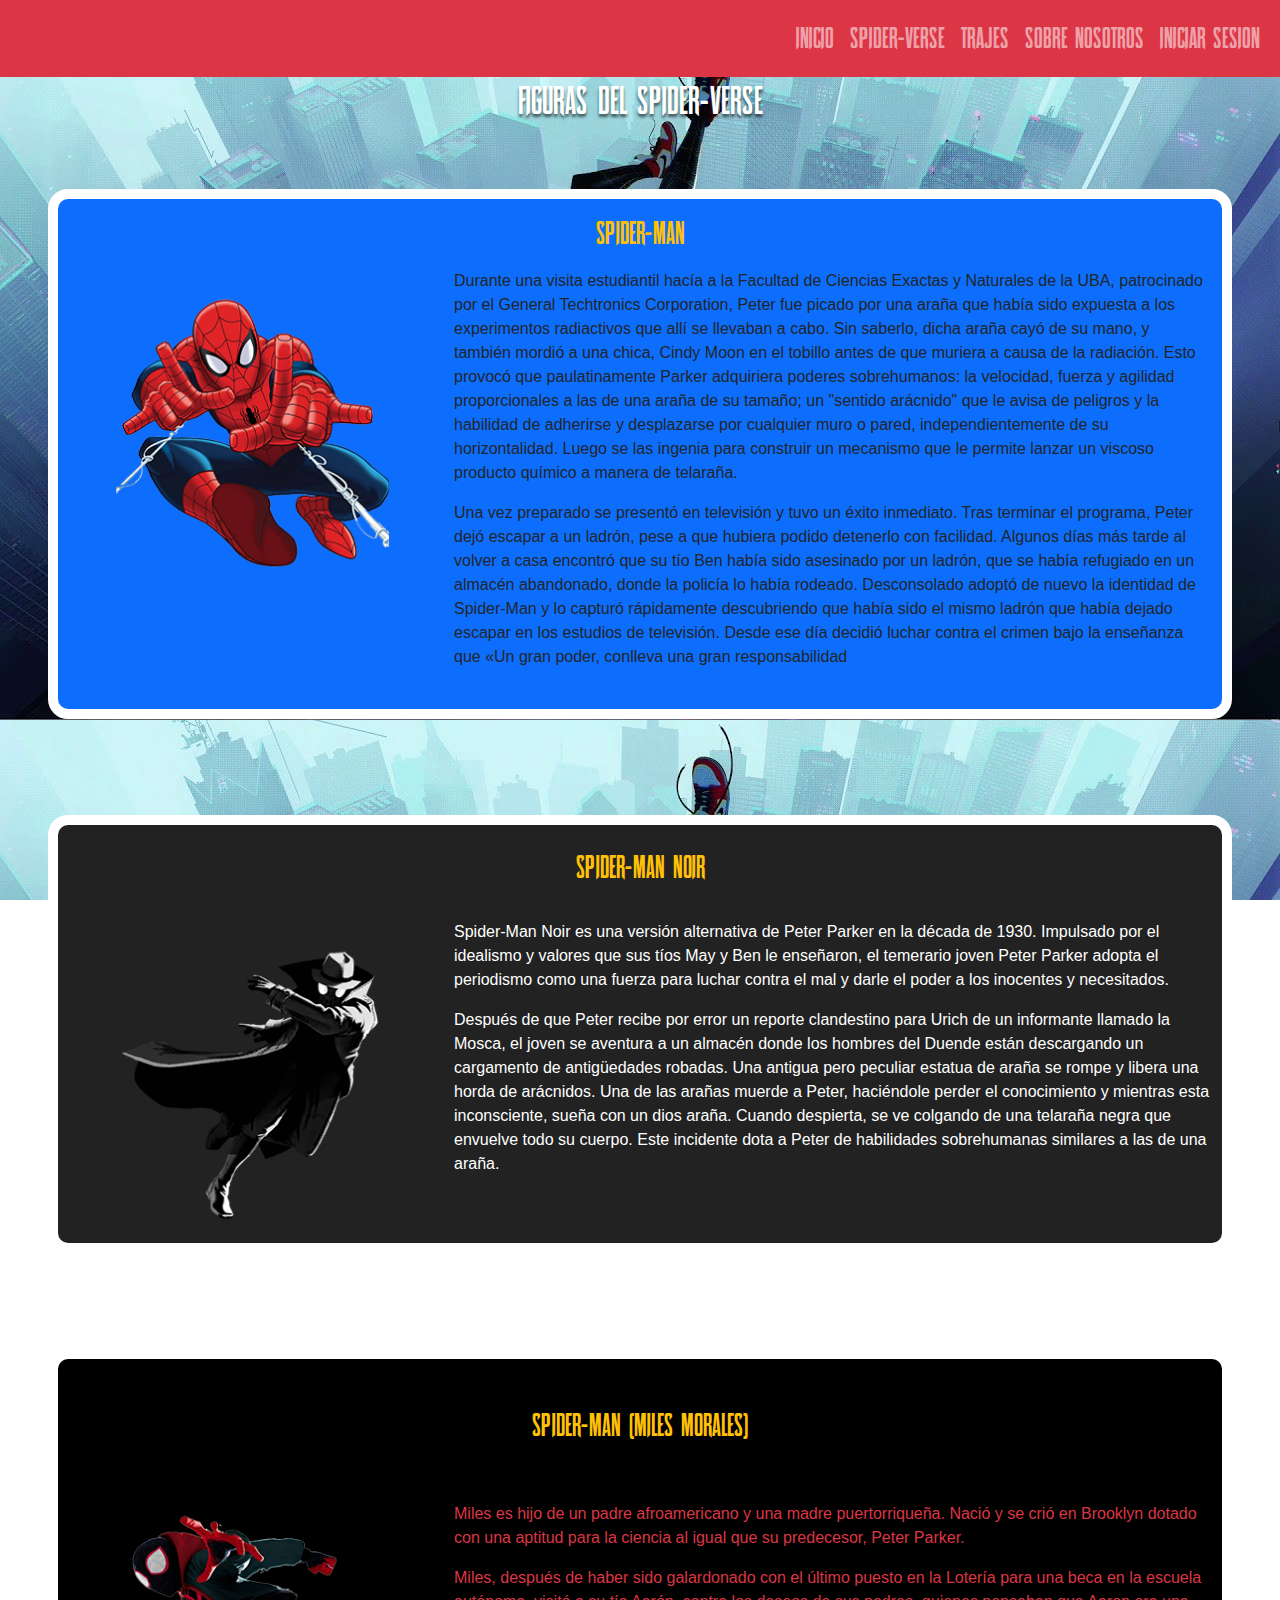
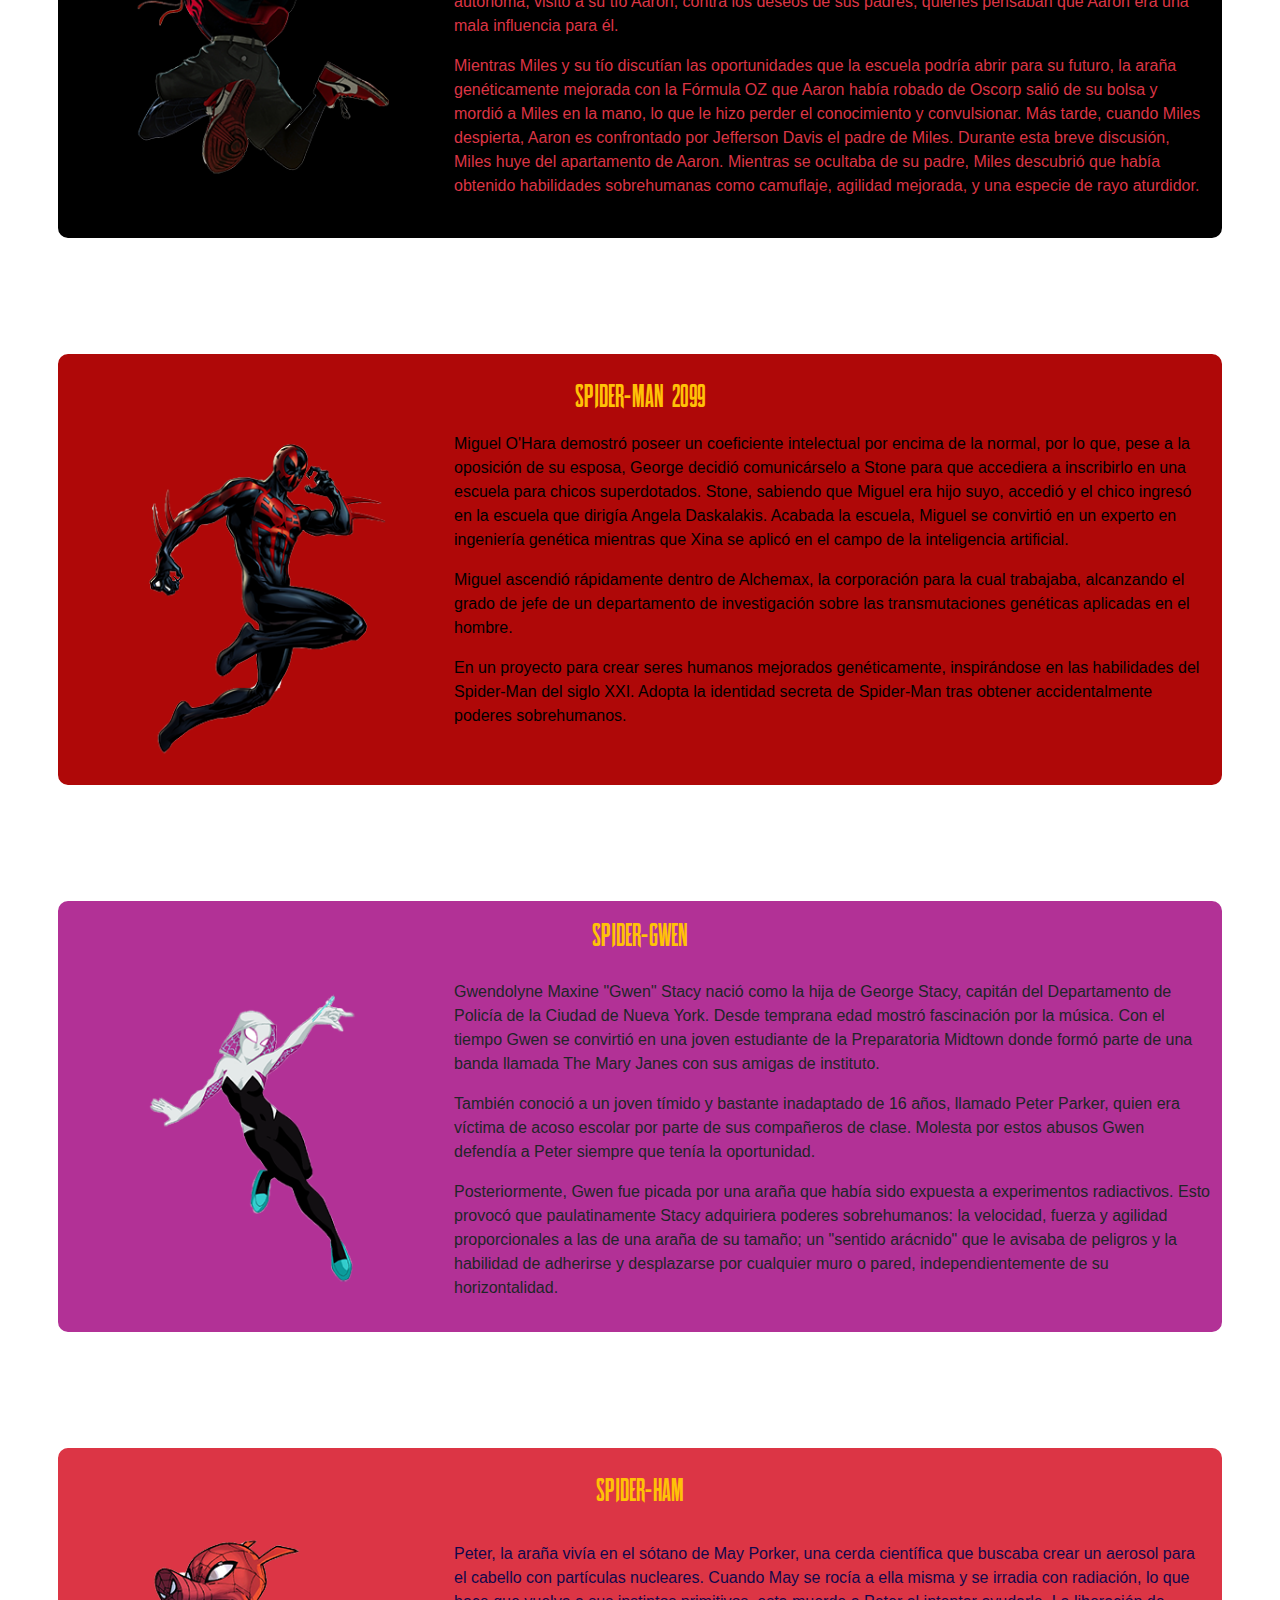
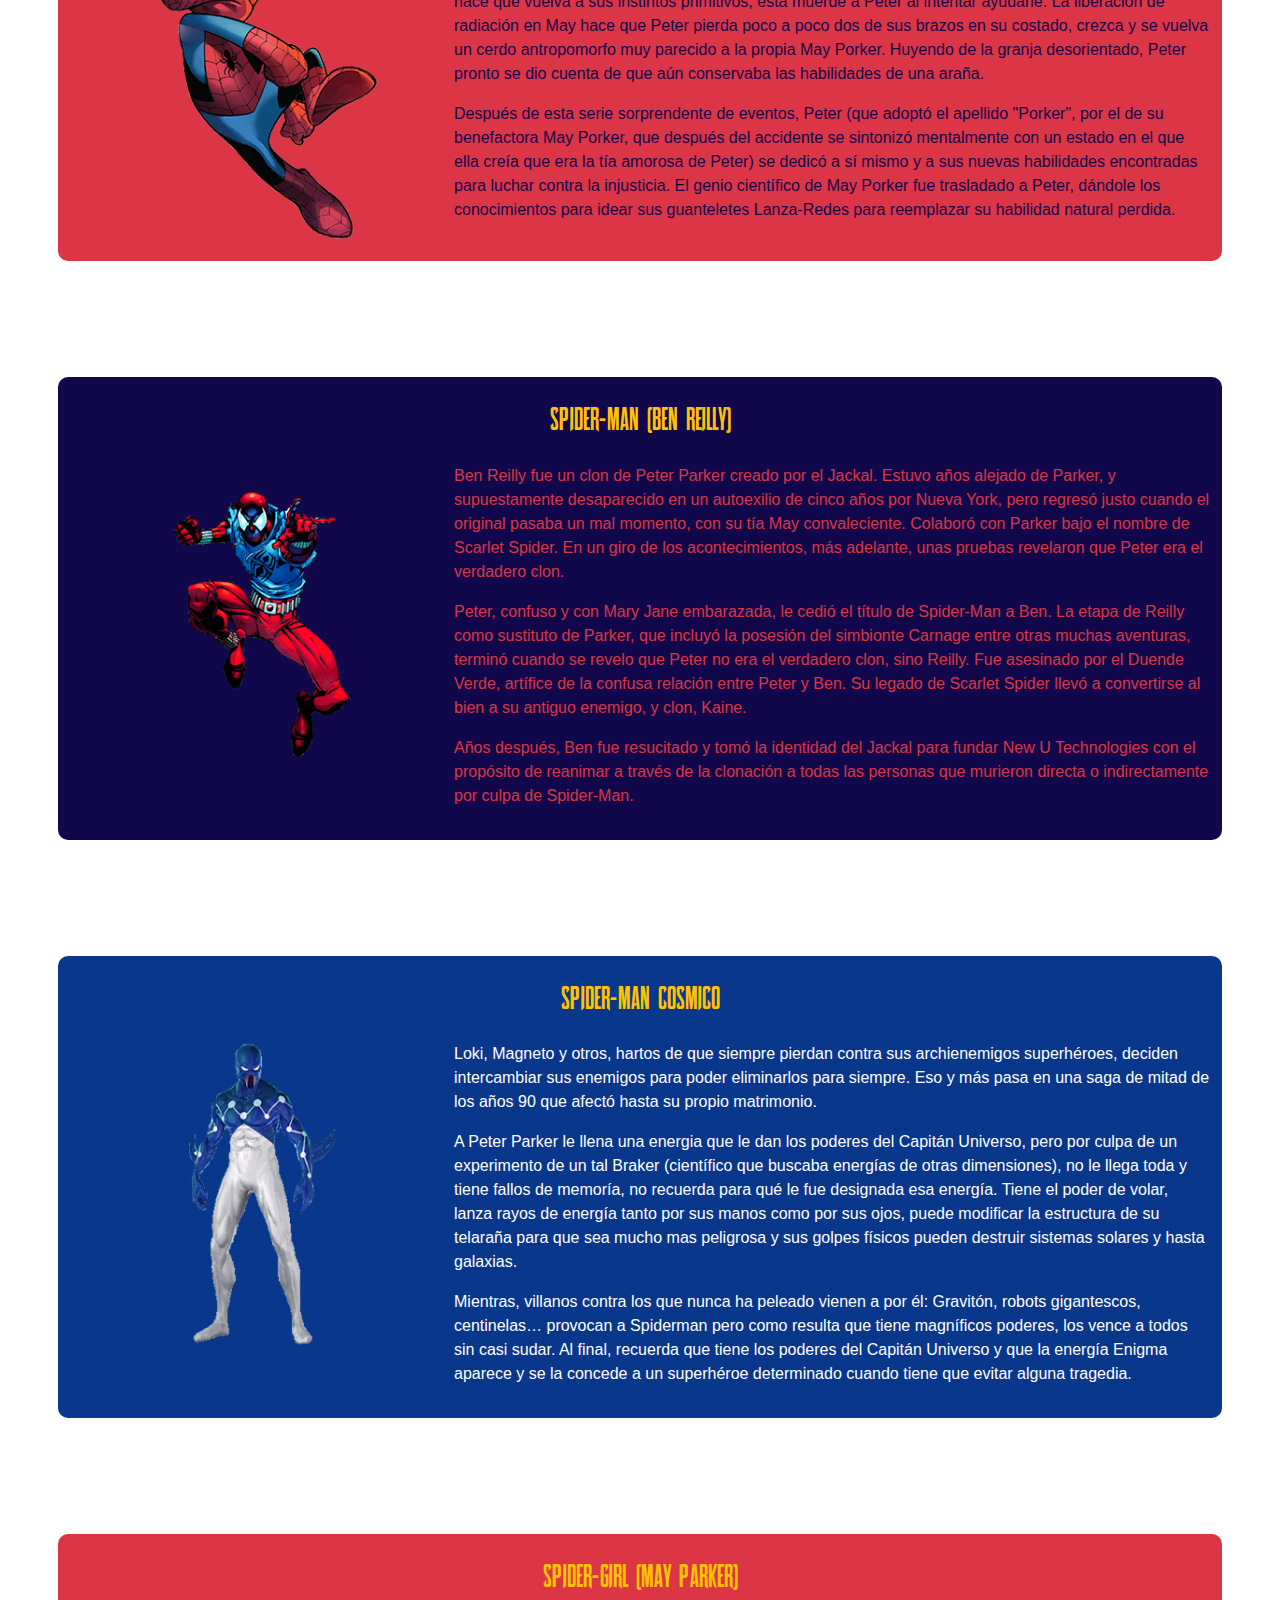
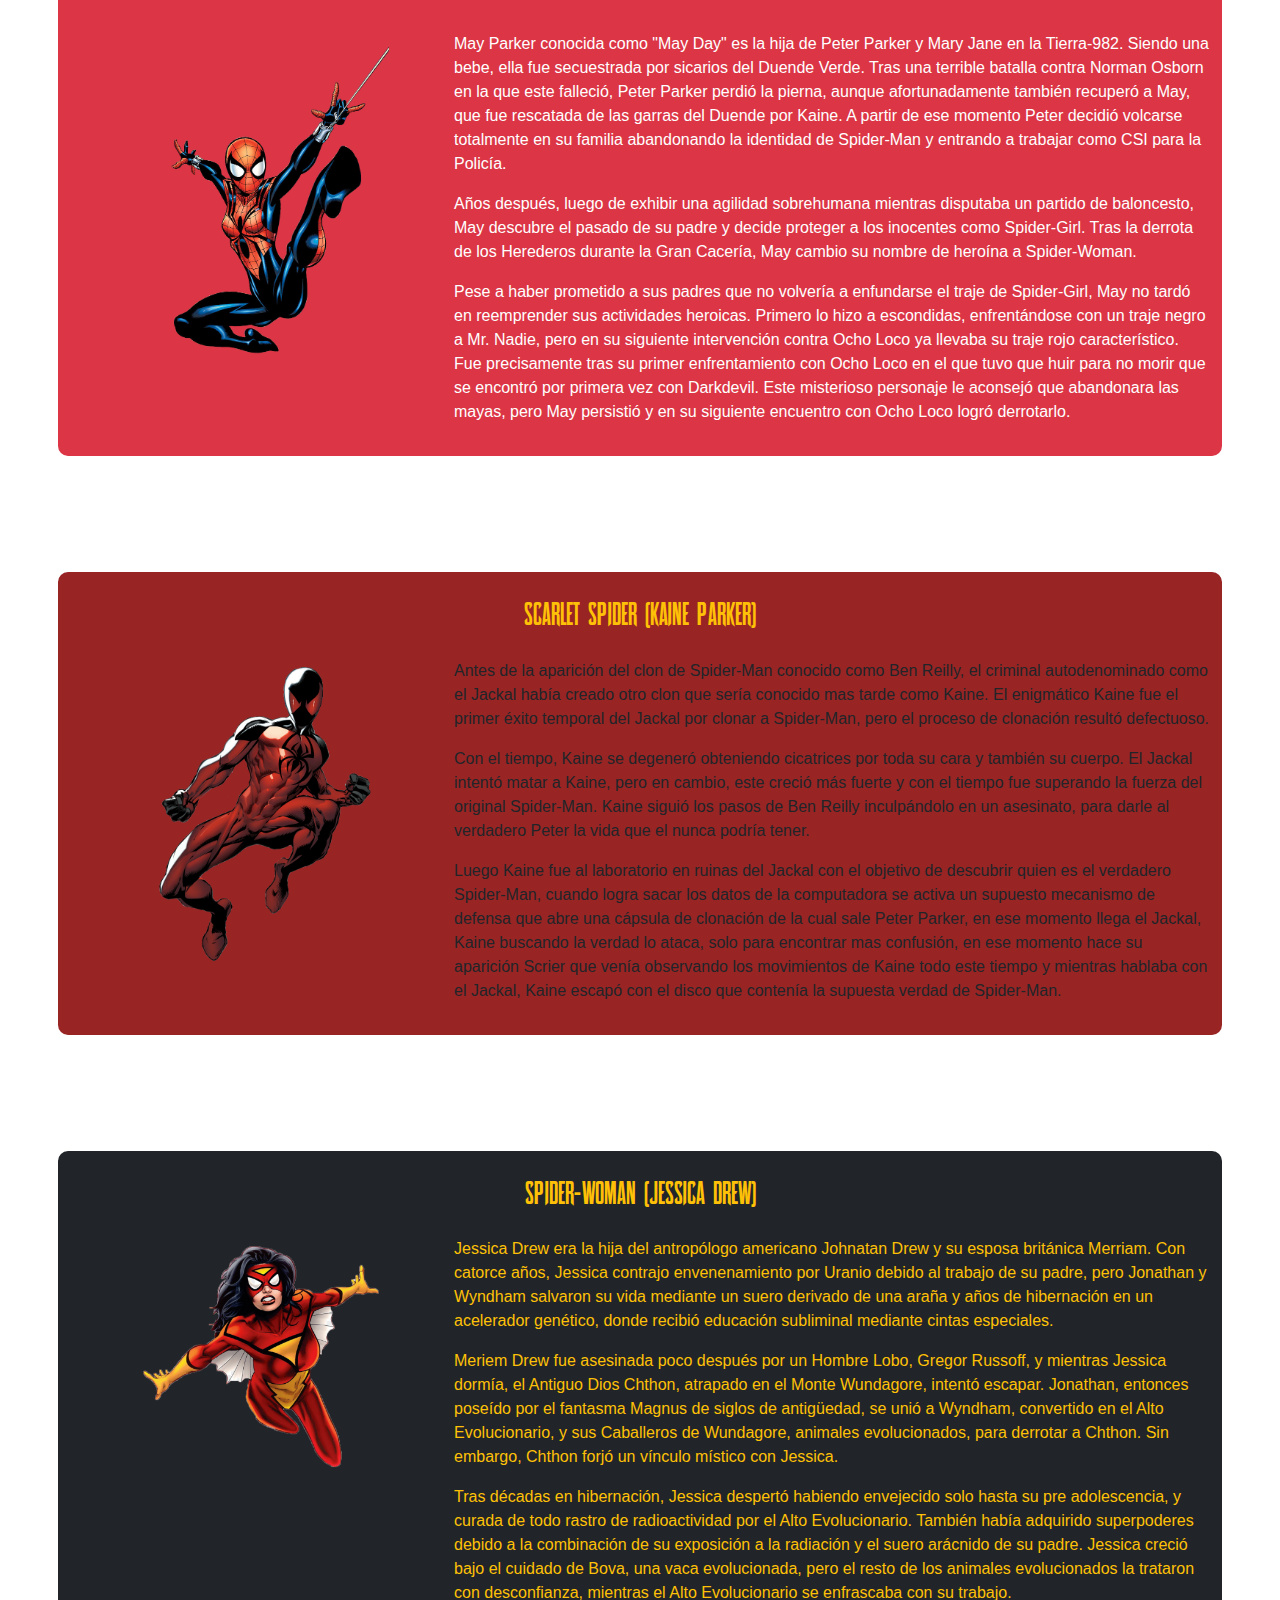
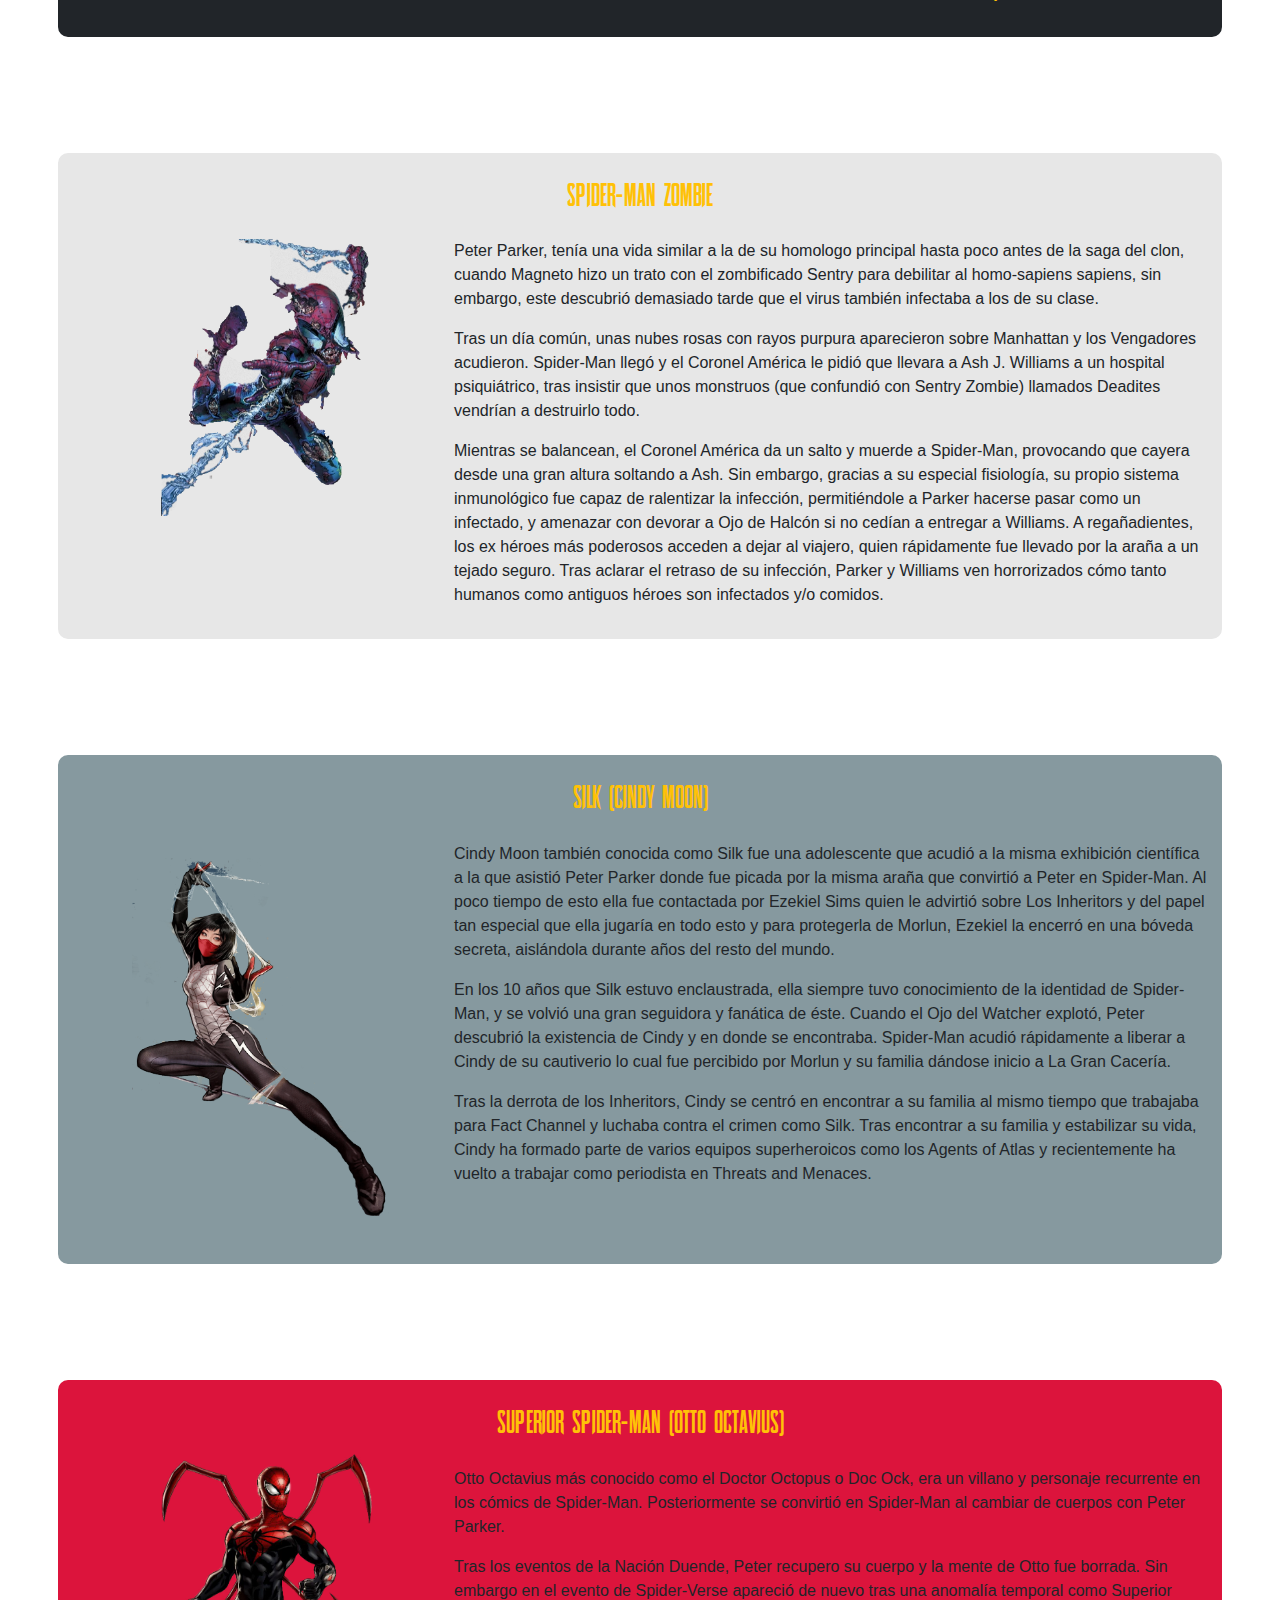
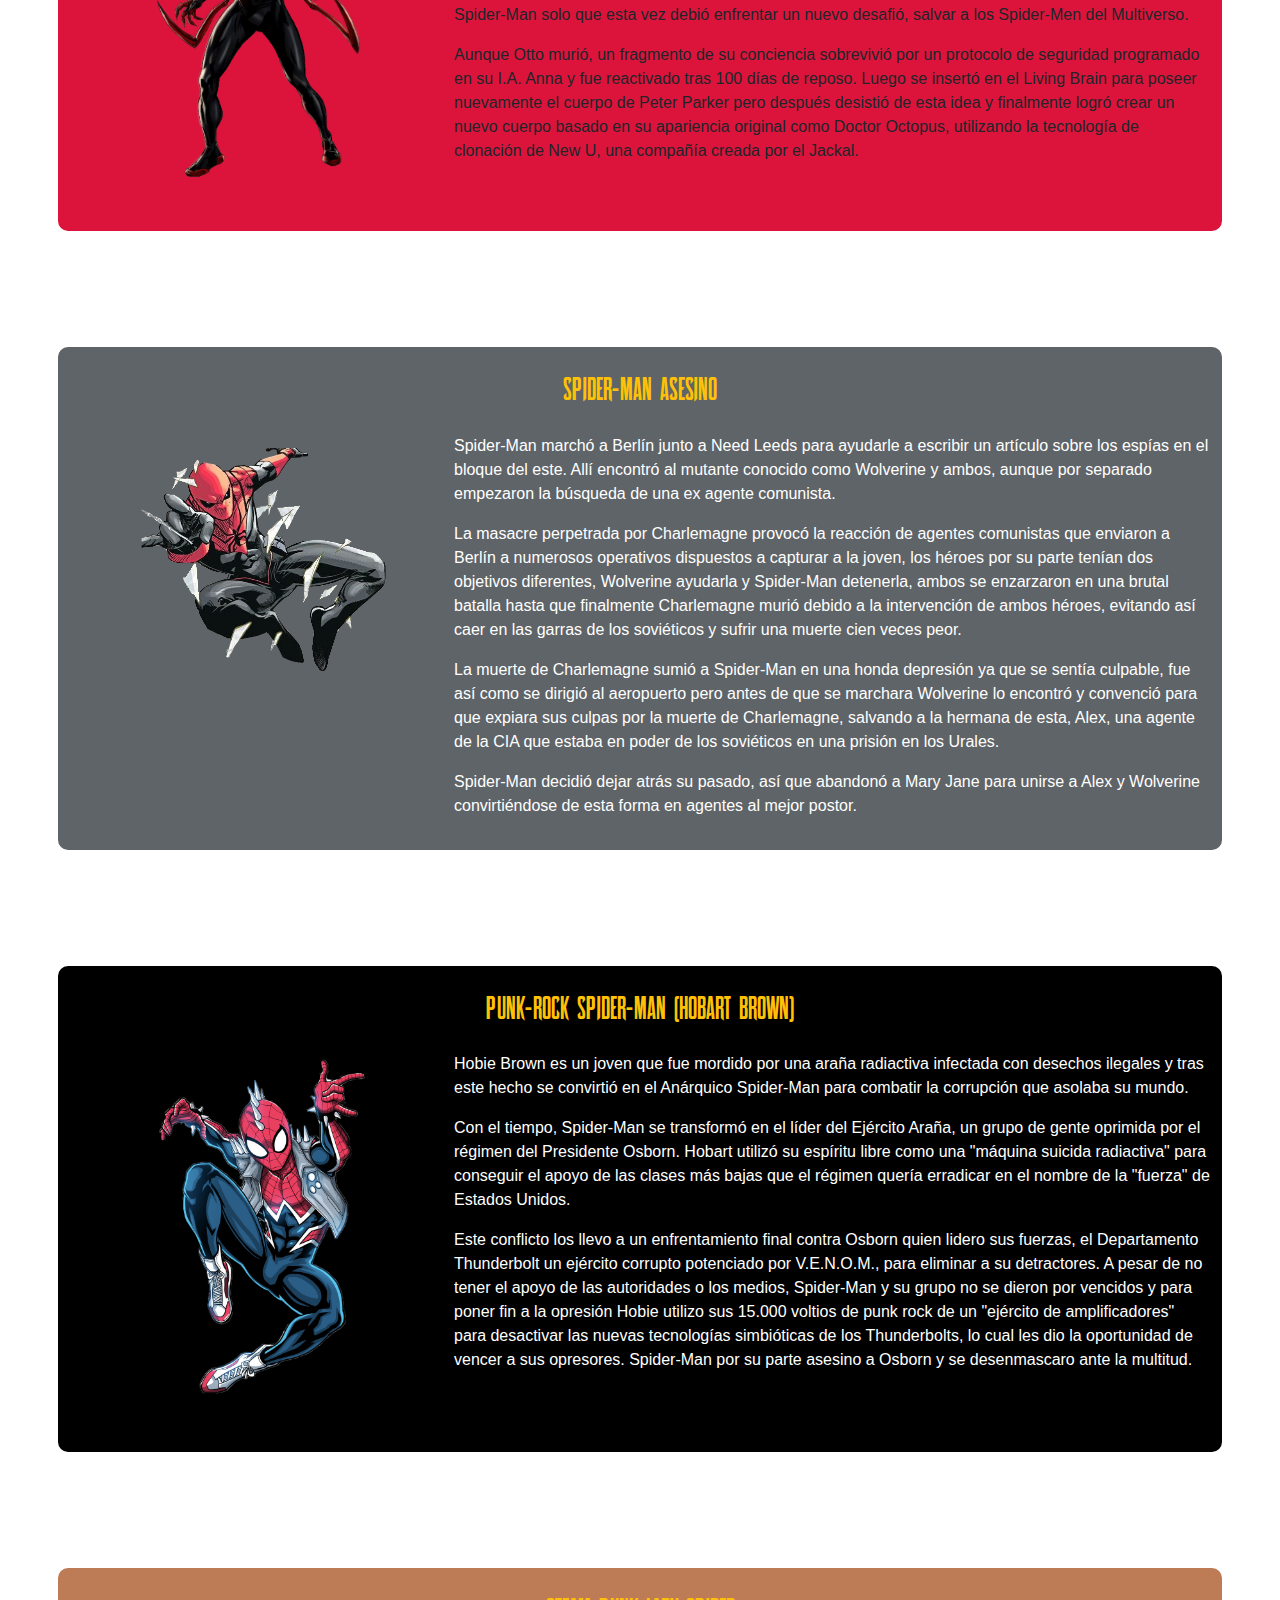
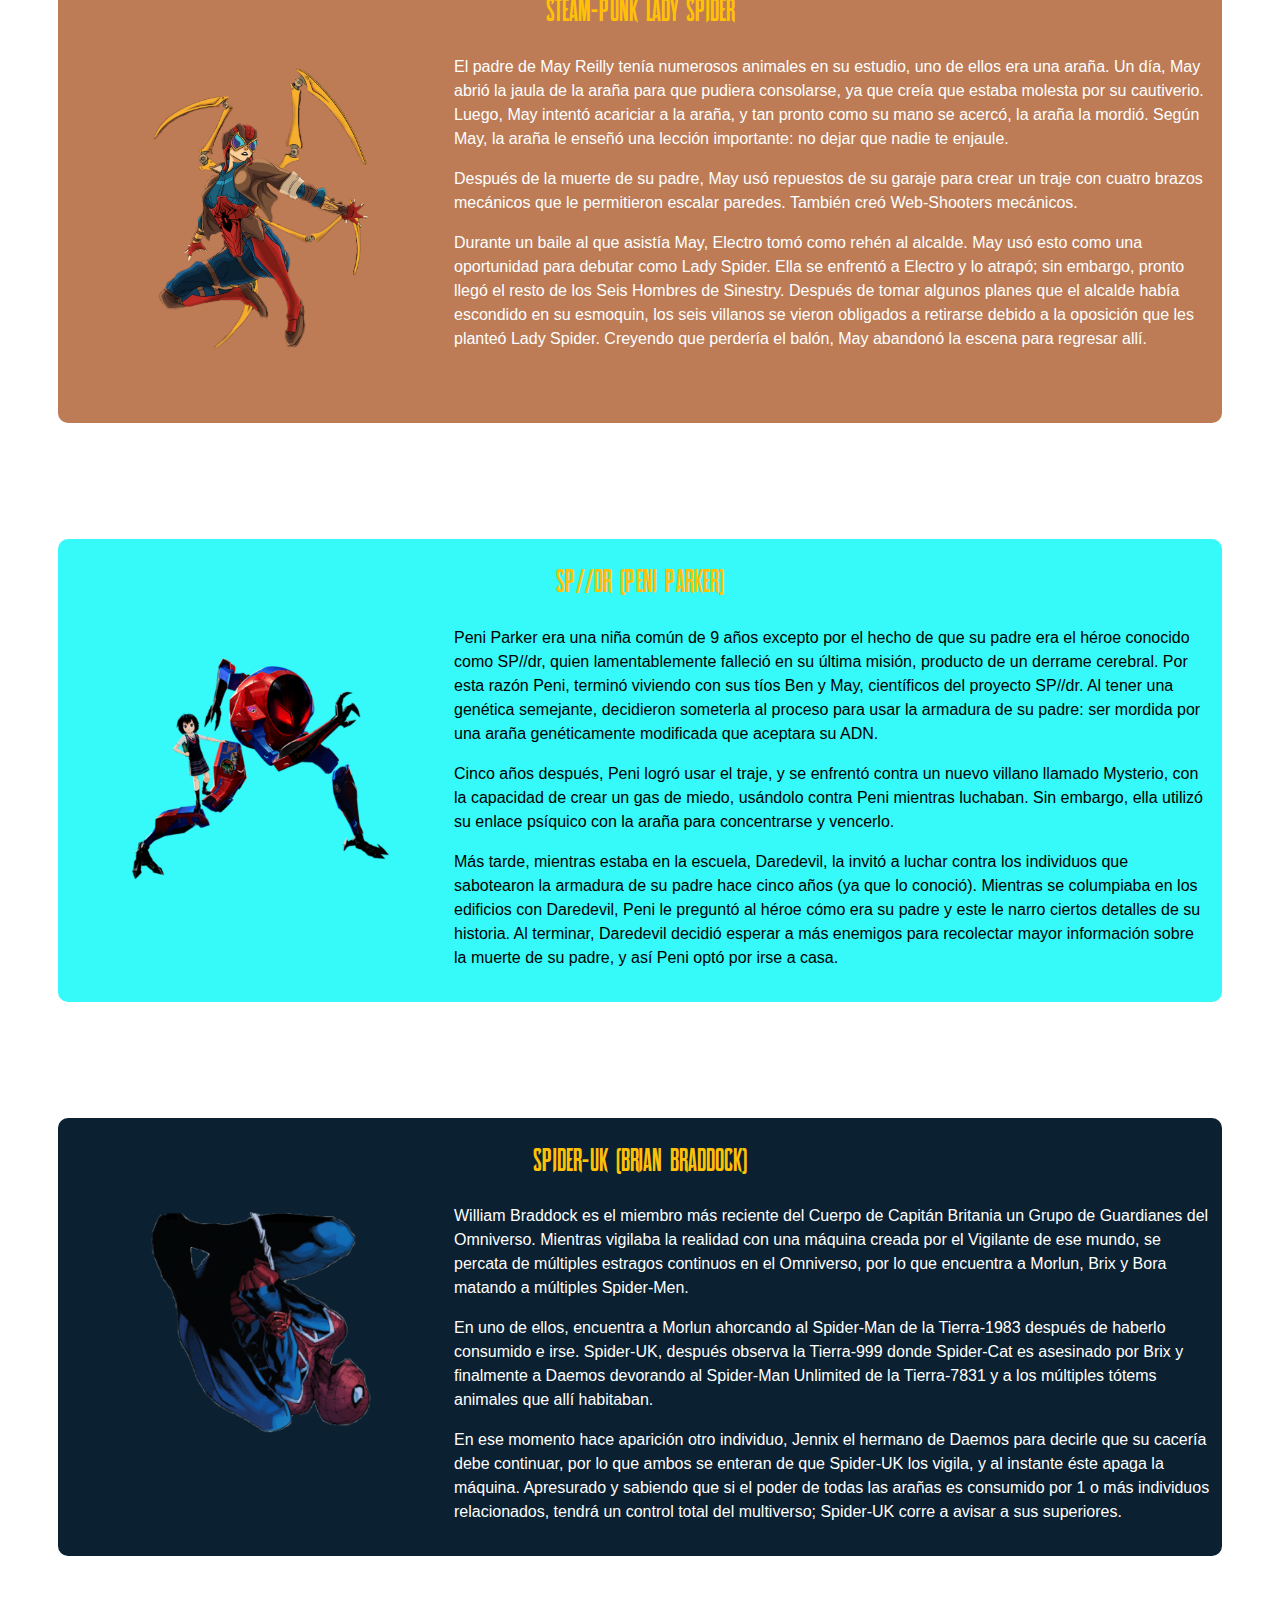
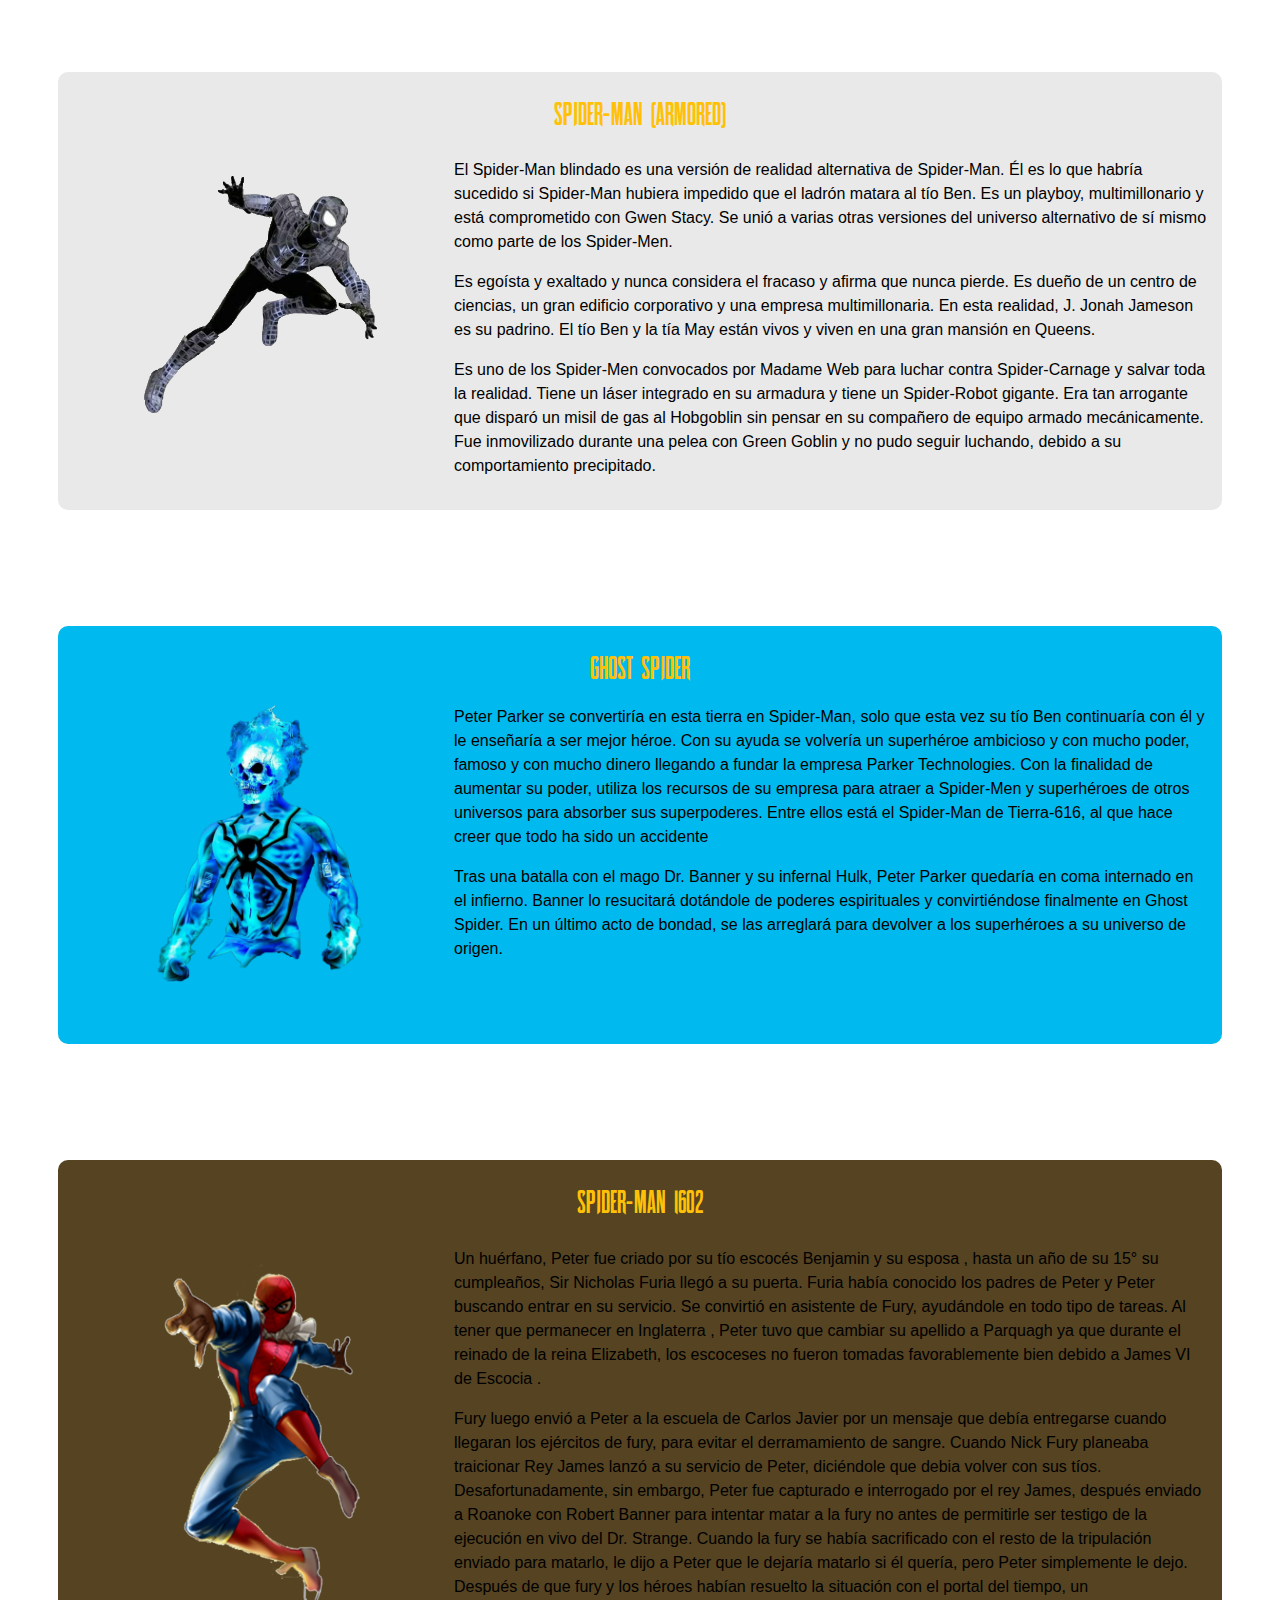
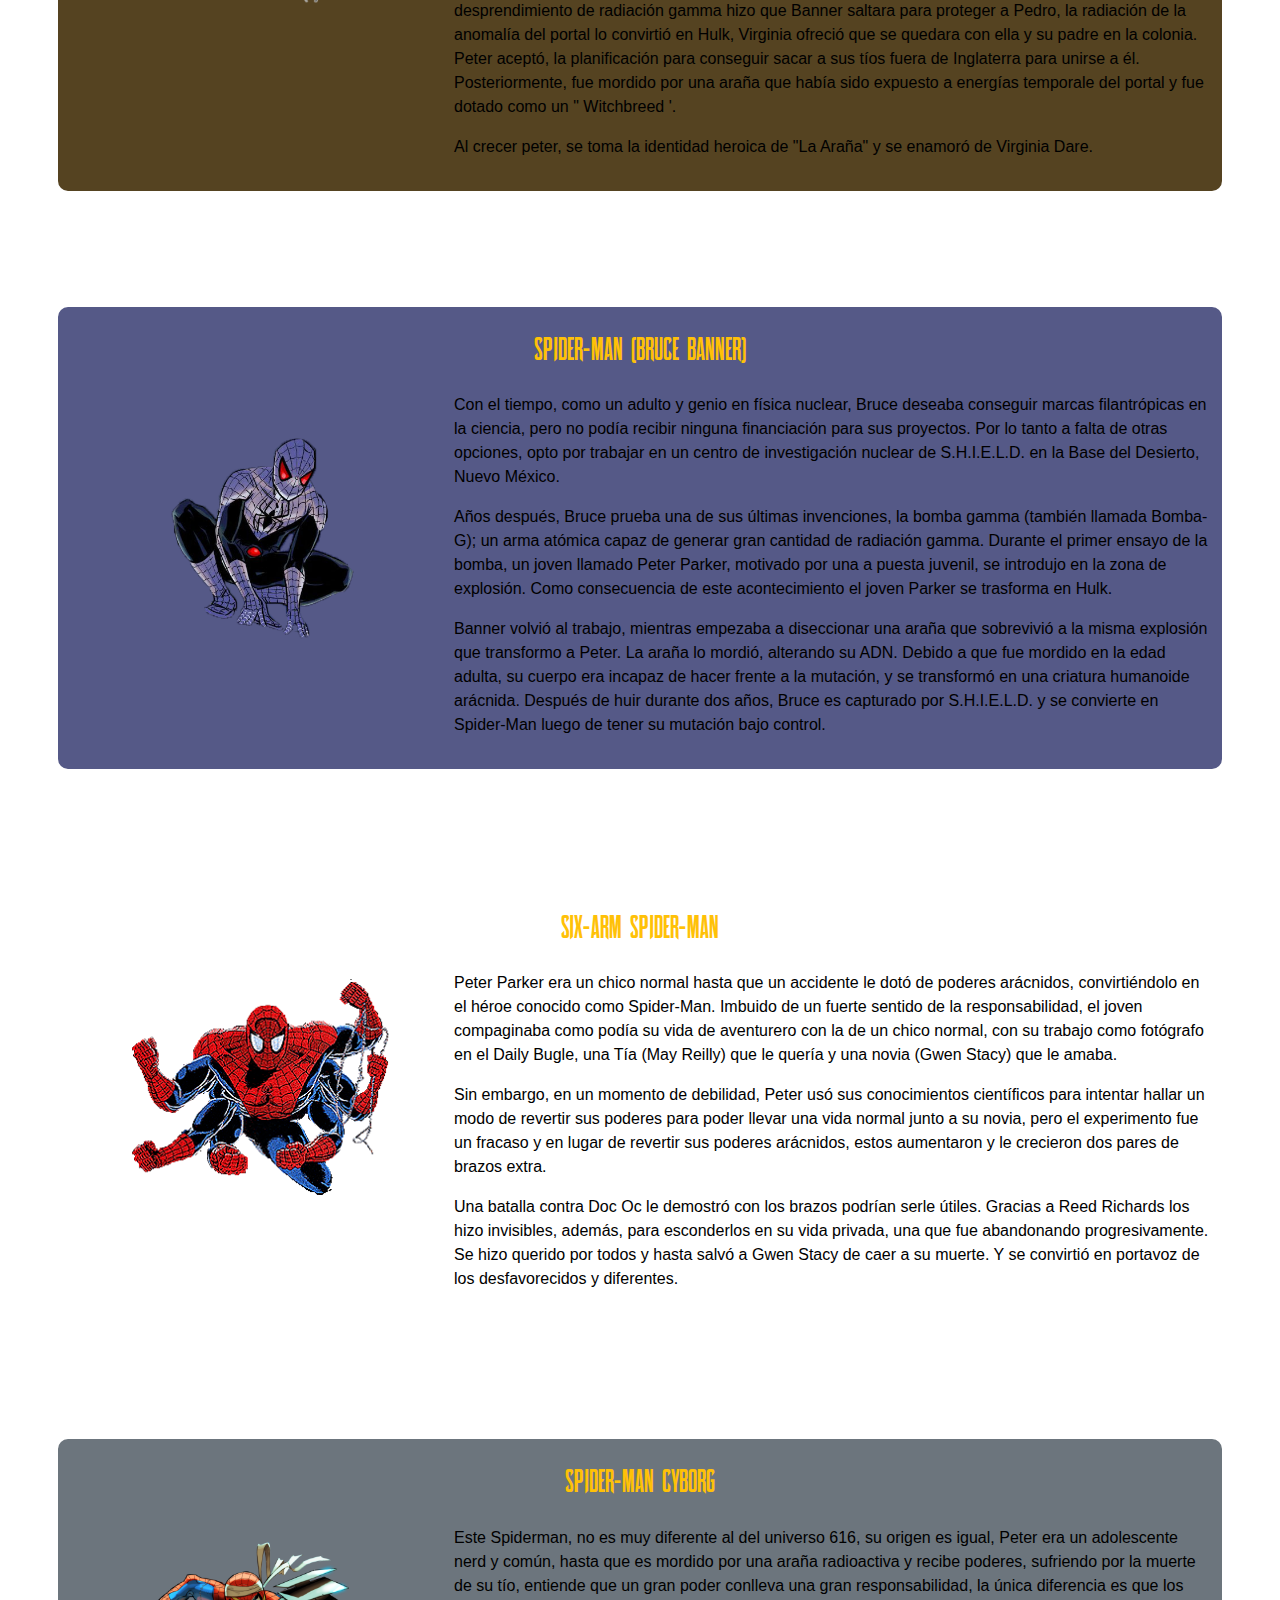
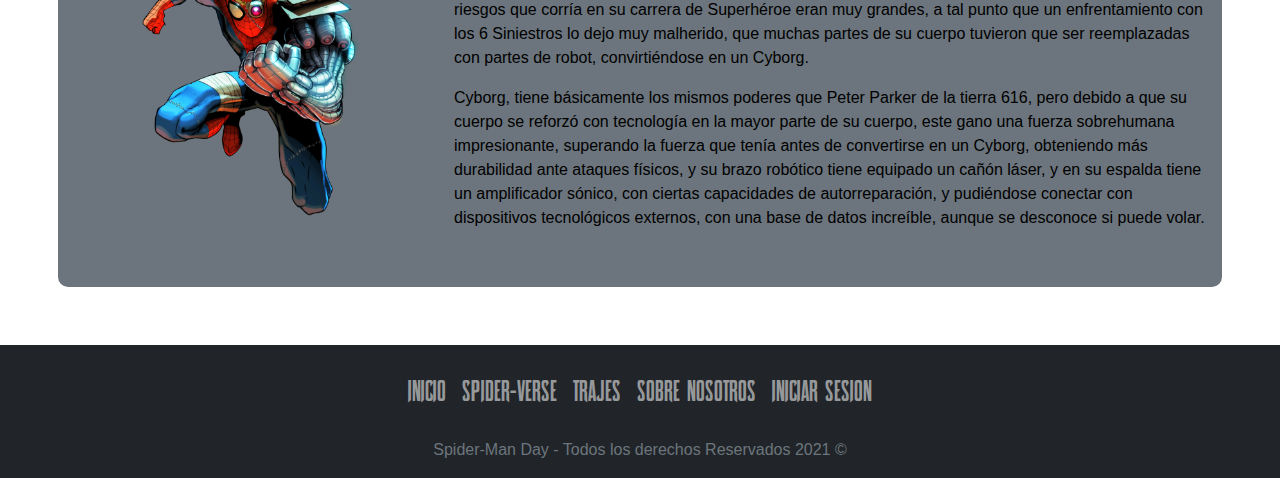
==== commit cff94bf9: "Update spider-Verse.html" ====
--- a/spider-Verse.html
+++ b/spider-Verse.html
@@ -13,8 +13,8 @@
 <body class="footer-fijo">
     <nav class="navbar navbar-expand-sm navbar-dark bg-danger">
         <div class="container-fluid w-100">
-            <a class="navbar-brand" href="index.html">
-                <img src="https://logos-marcas.com/wp-content/uploads/2020/11/Spider-Man-Logo.png" alt="" width="200">
+            <a class="navbar-brand pt-0 pb-0" href="index.html">
+                <img src="https://logos-marcas.com/wp-content/uploads/2020/11/Spider-Man-Logo.png" alt="" width="150">
             </a>
 
             <button class="navbar-toggler" 
@@ -82,7 +82,7 @@
                         <h2 class="text-center pt-5 p-0 text-warning">Spider-Man (Miles Morales)</h2>
                     </div>
                     <div class="col-md-4 text-center">
-                        <img src="img/figure03.png" alt="" class="w-75 spider pt-0 ps-5 pb-2 ms-5 mt-0">
+                        <img src="img/figure03.png" alt="" class="w-75 spider pt-0 ps-3 pb-3 mt-0">
                     </div>
                     <div class="mas-spiderverse col-md-8 ps-2 pt-5 pb-4">
                         <p>Miles es hijo de un padre afroamericano y una madre puertorriqueña. Nació y se crió en Brooklyn dotado con una aptitud para la ciencia al igual que su predecesor, Peter Parker.</p>
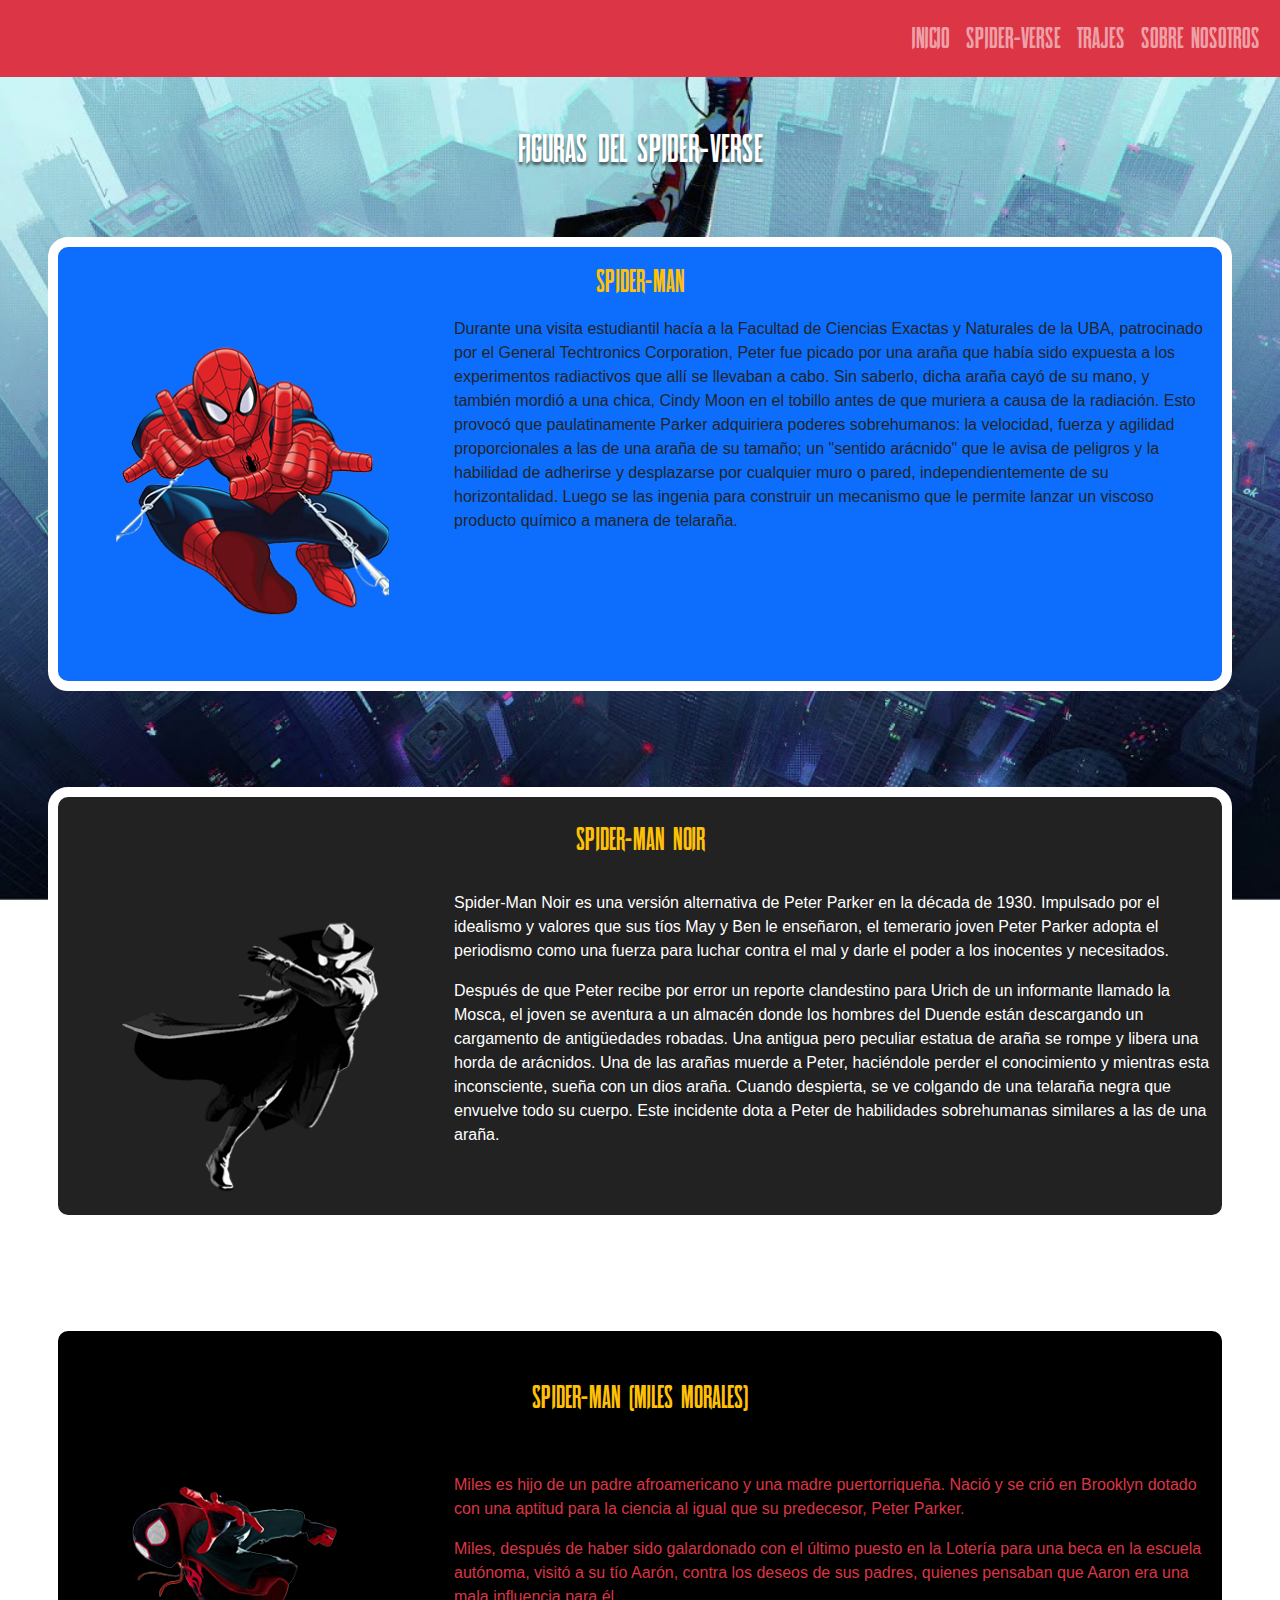
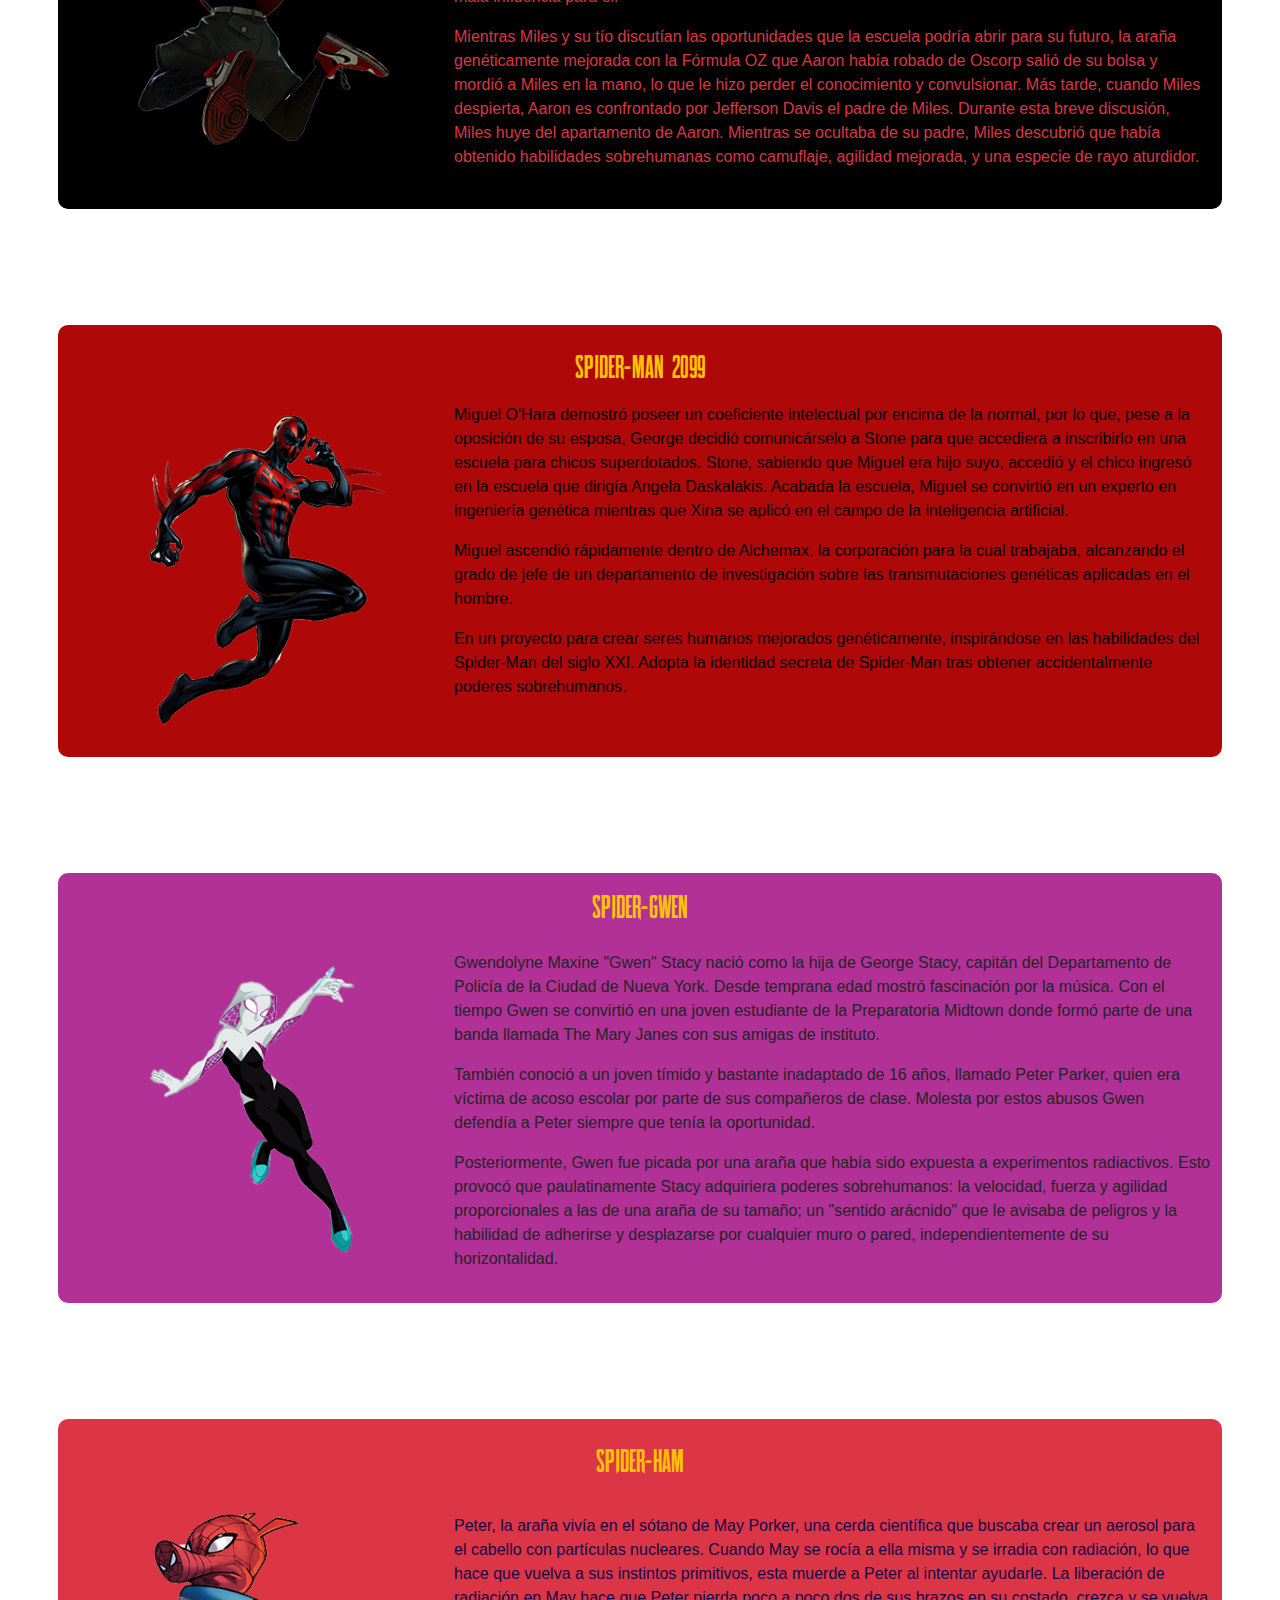
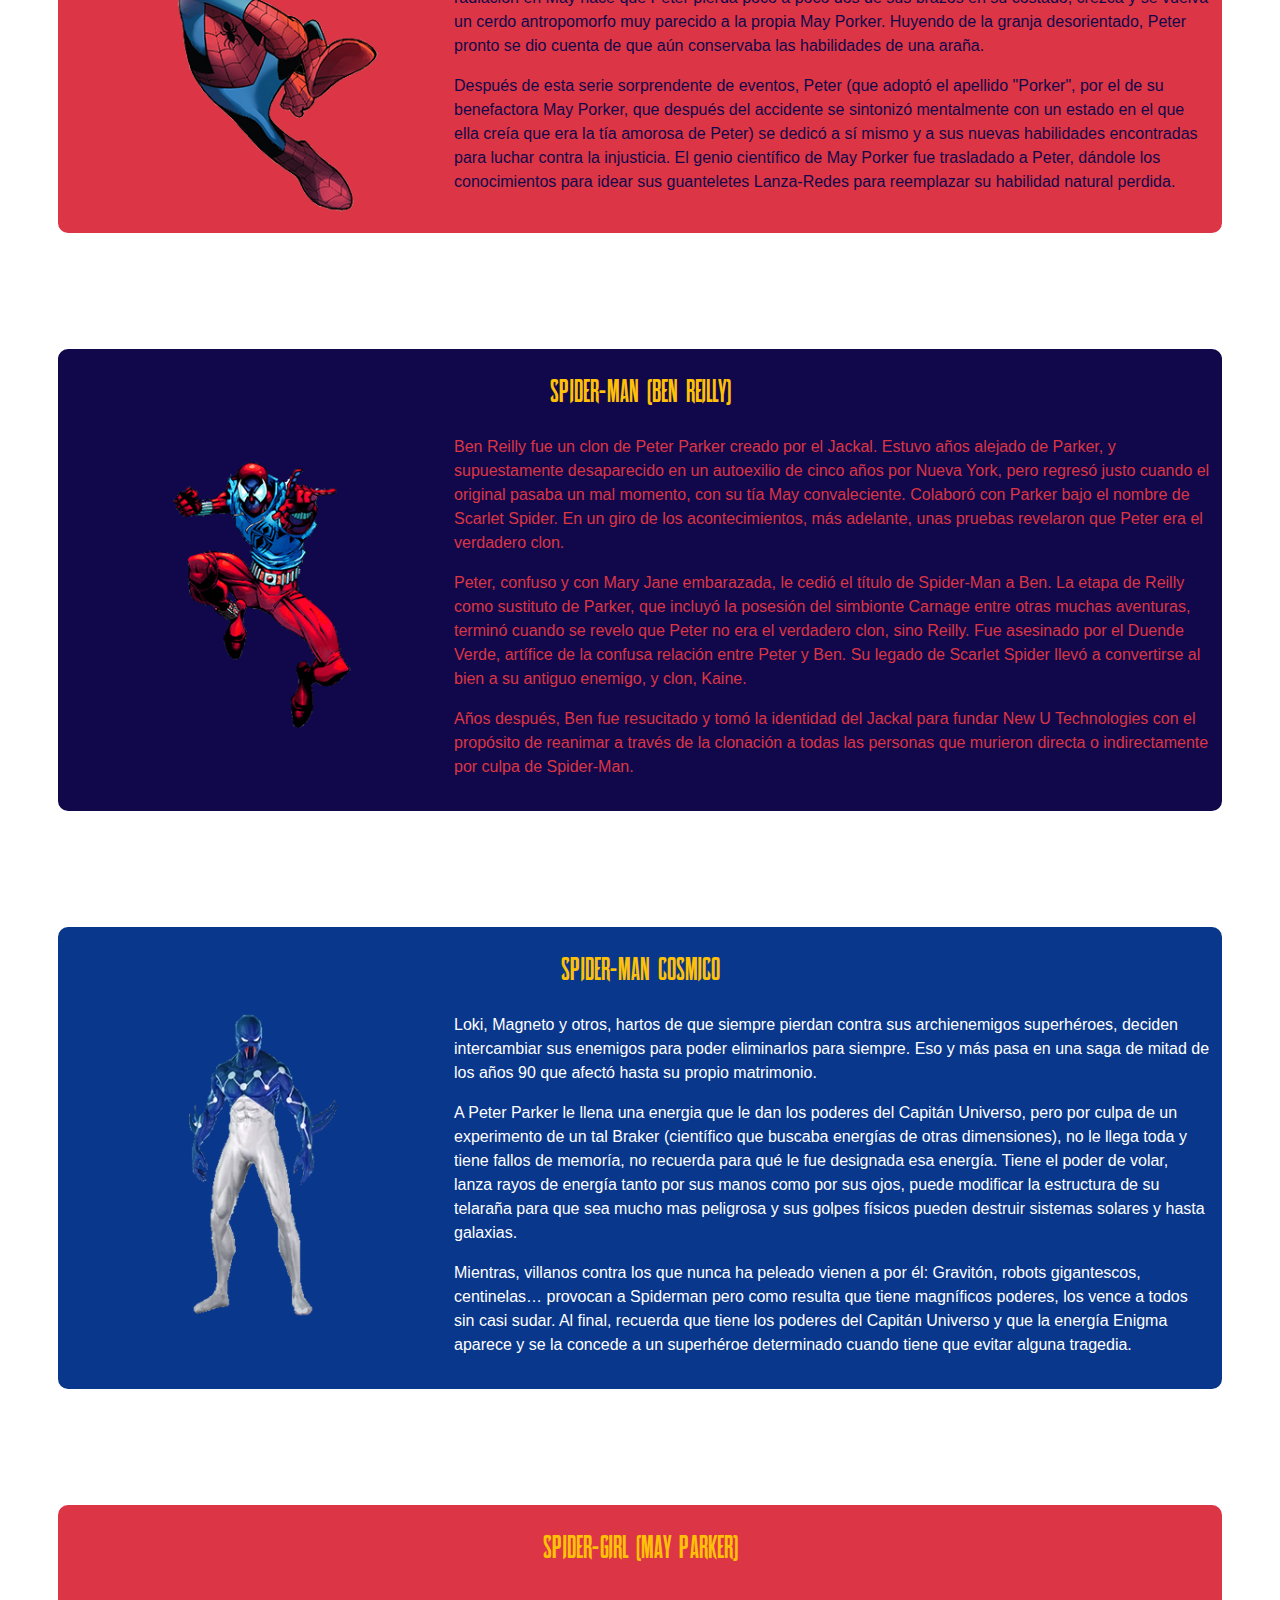
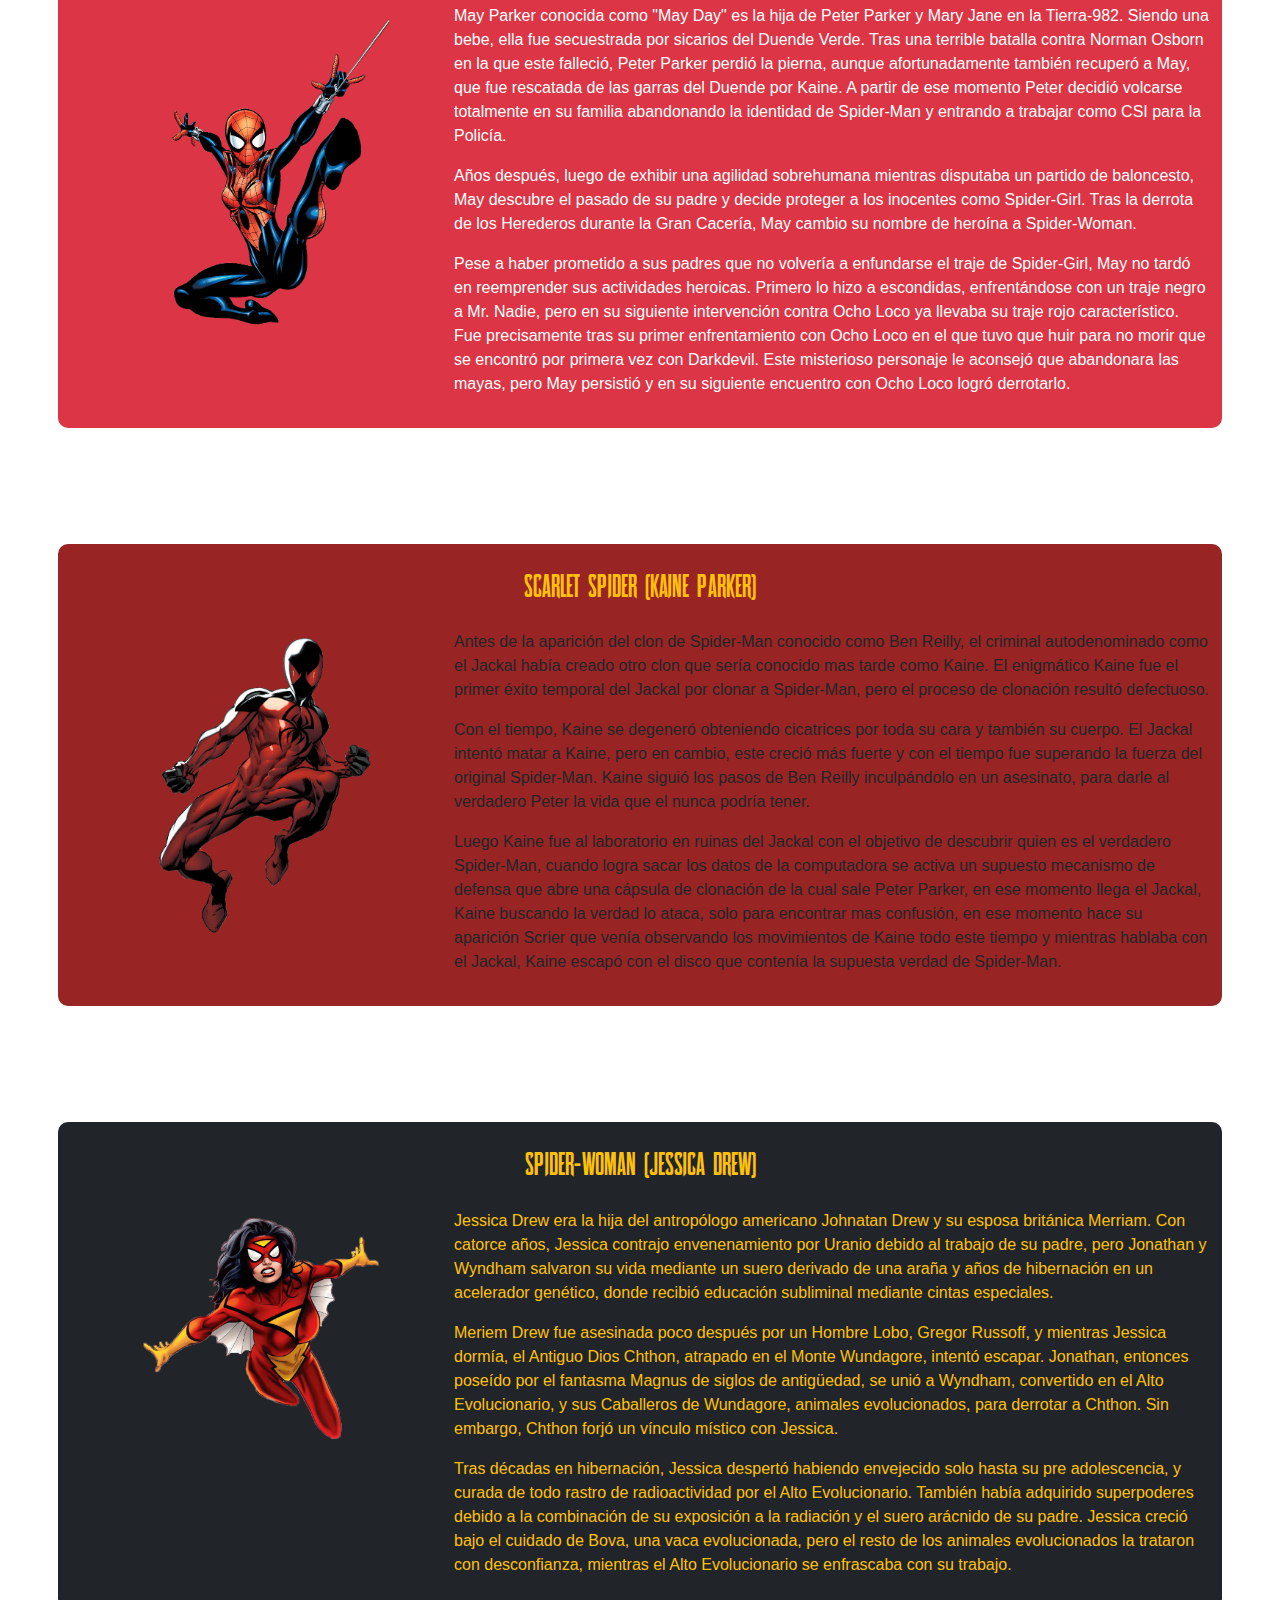
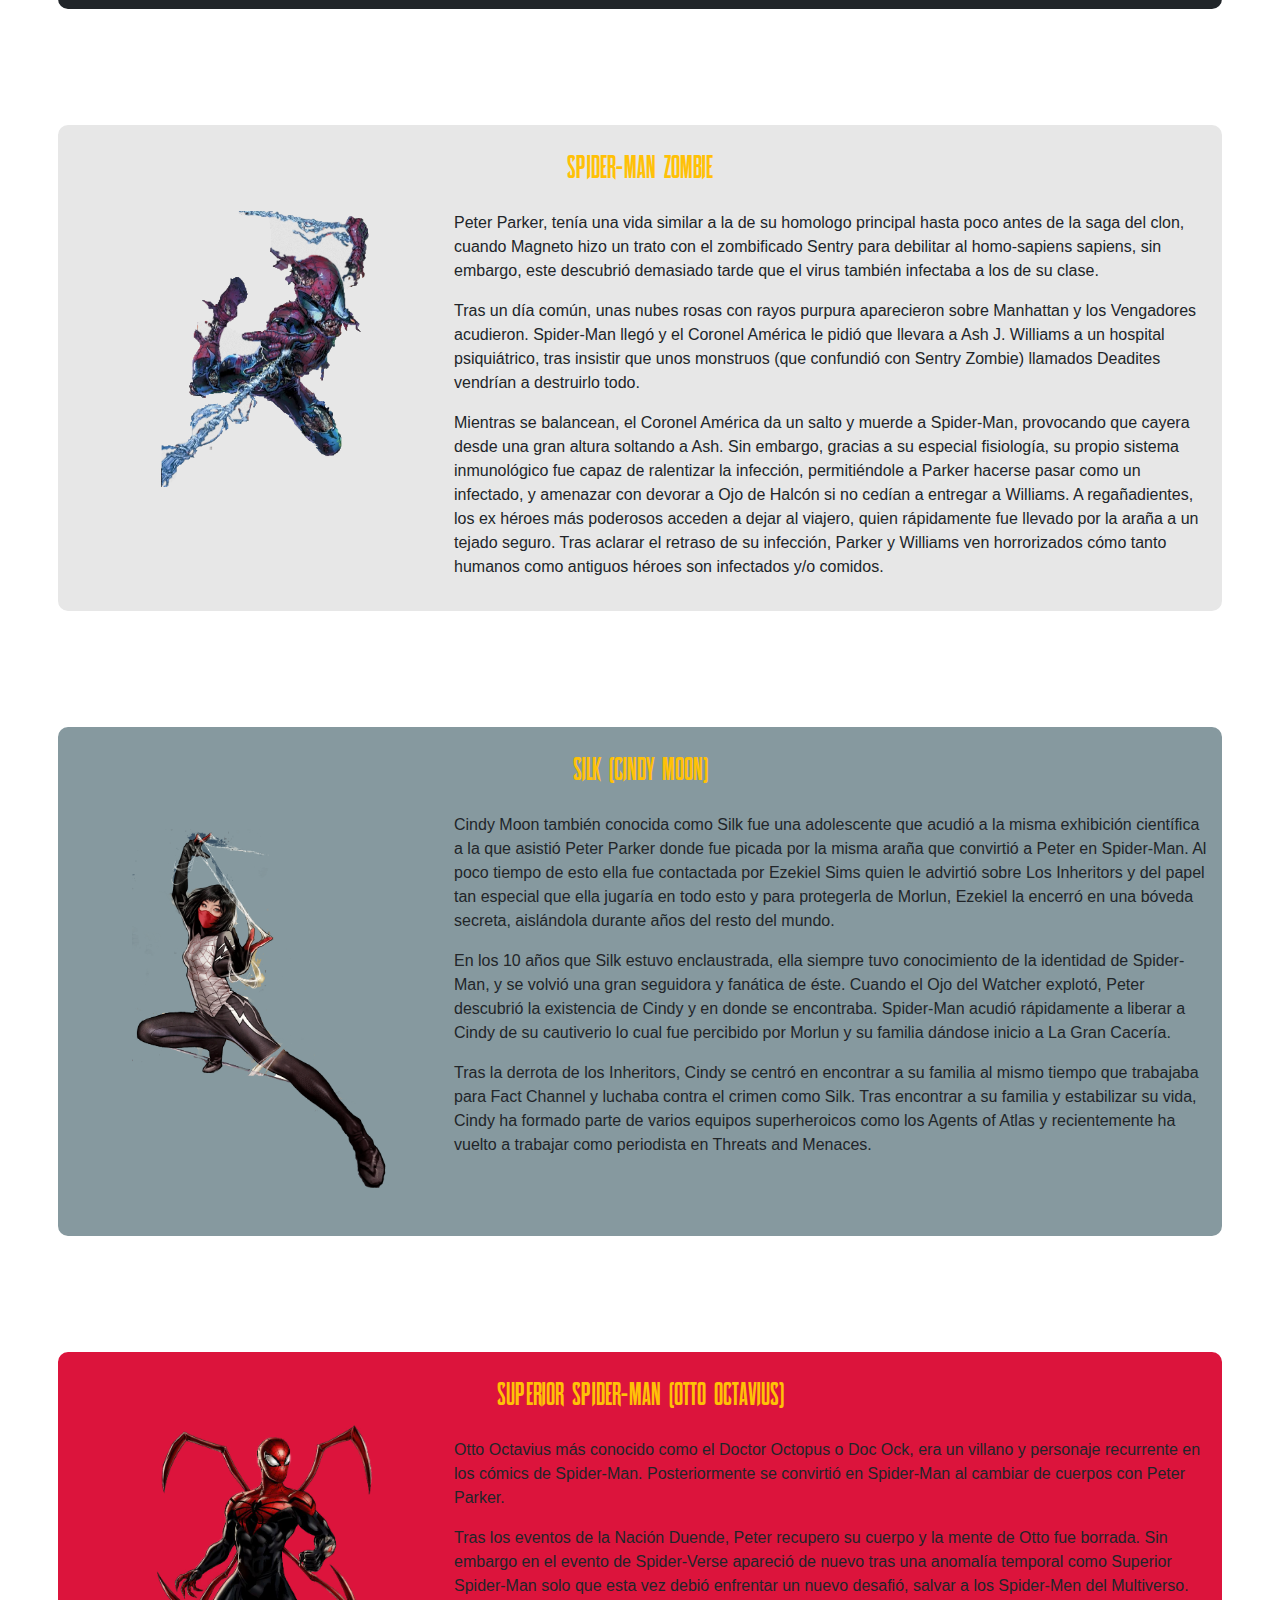
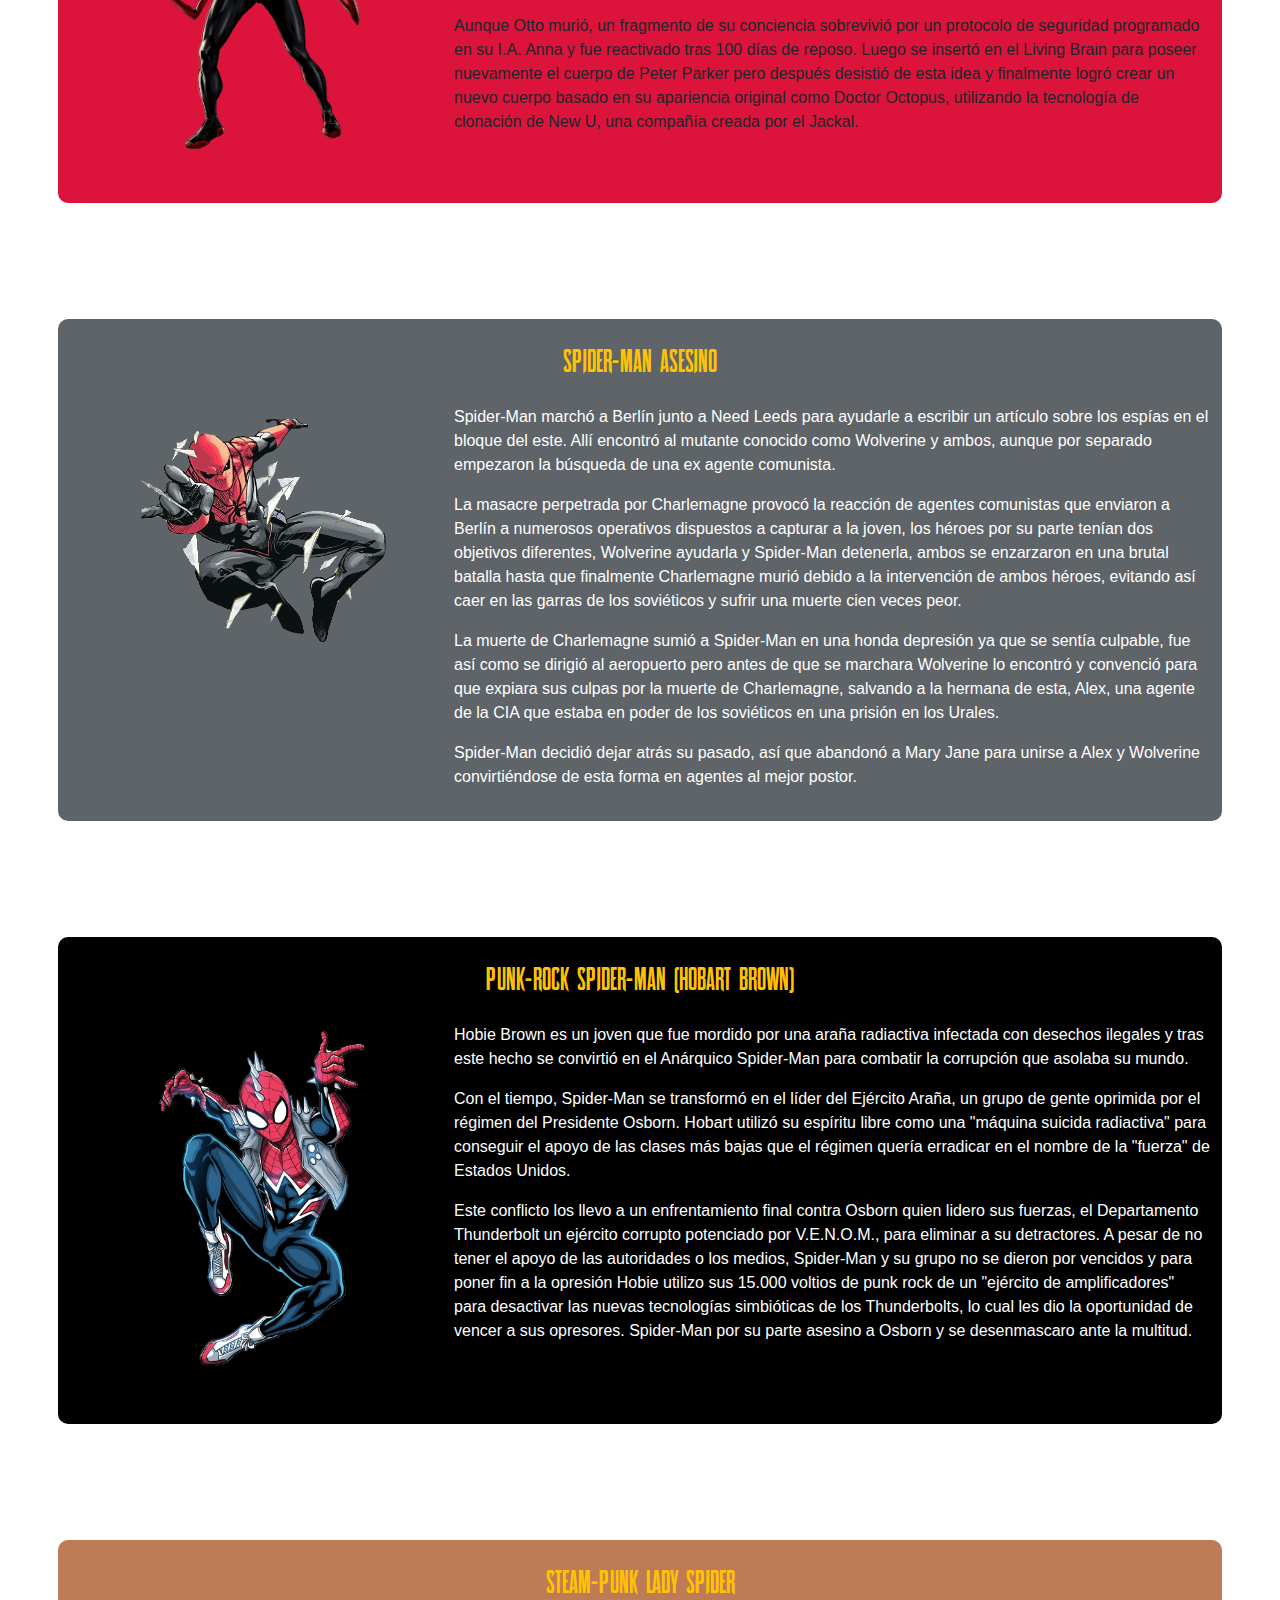
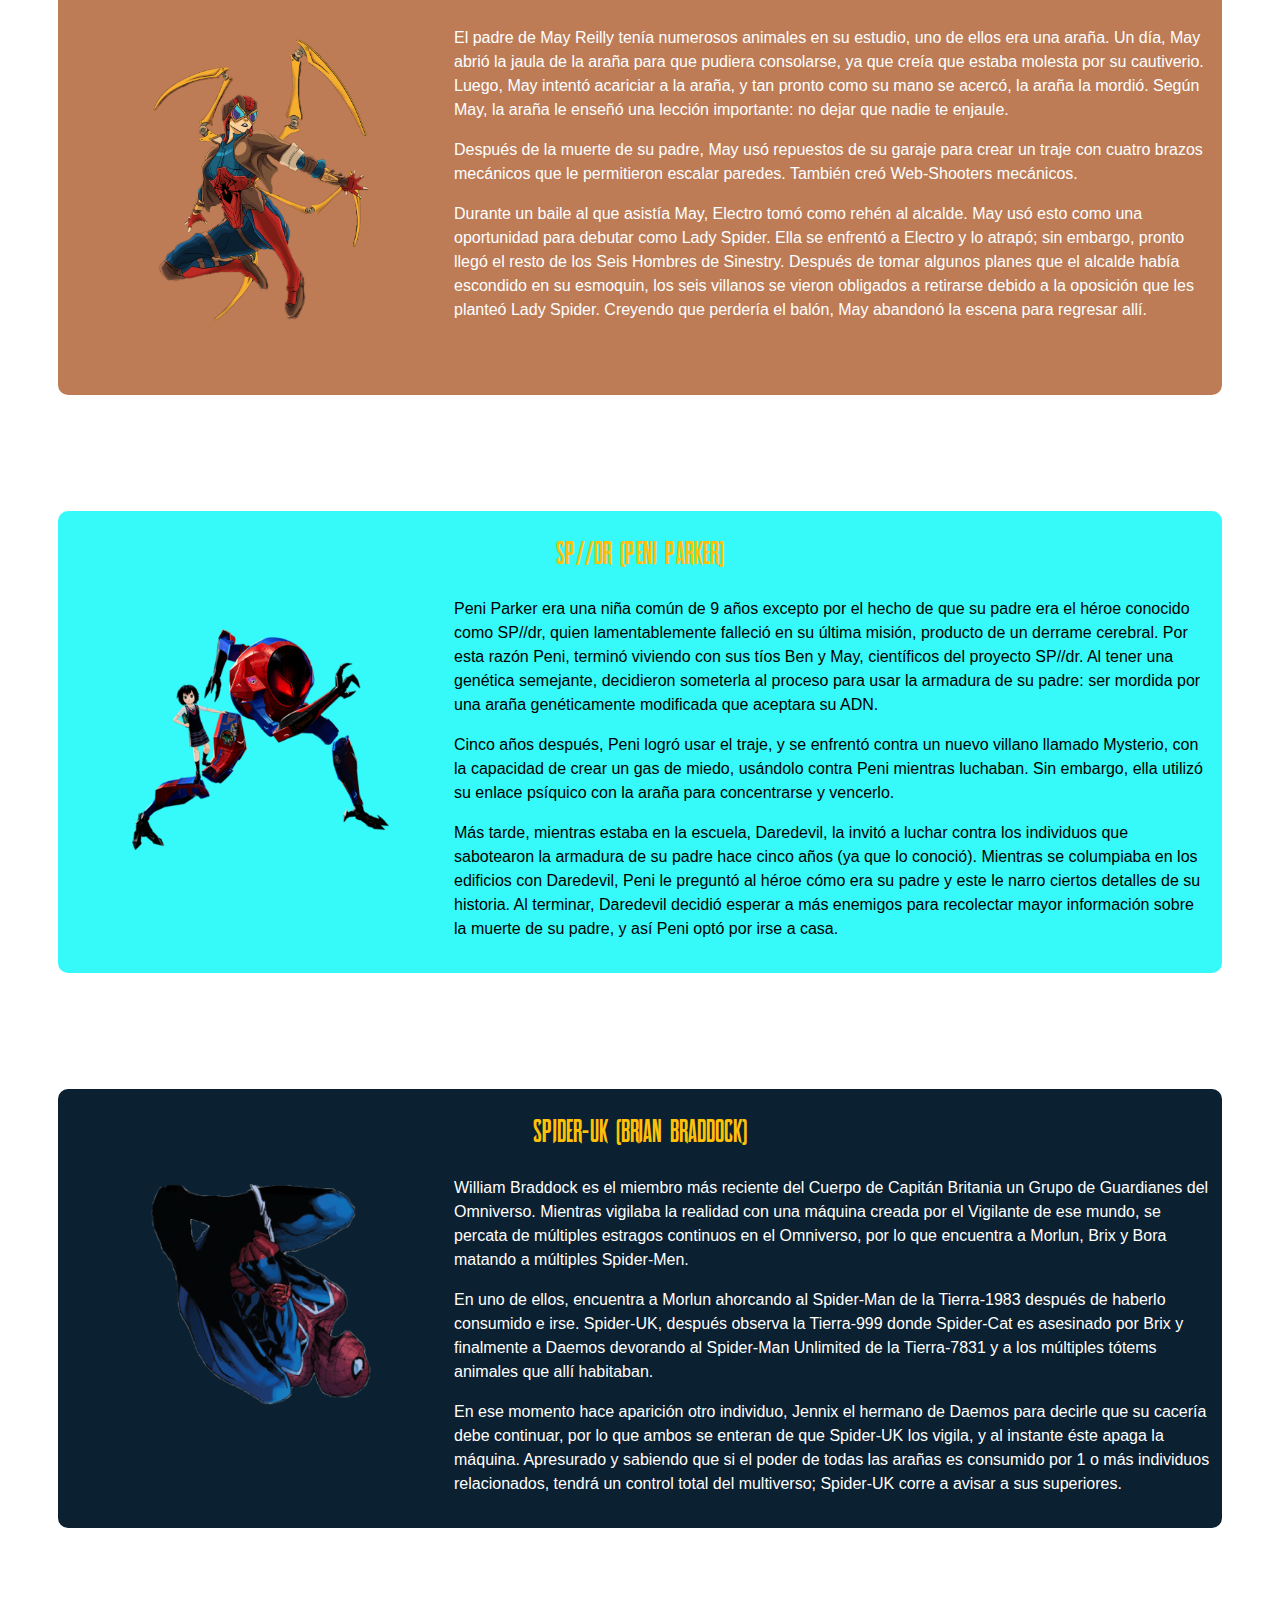
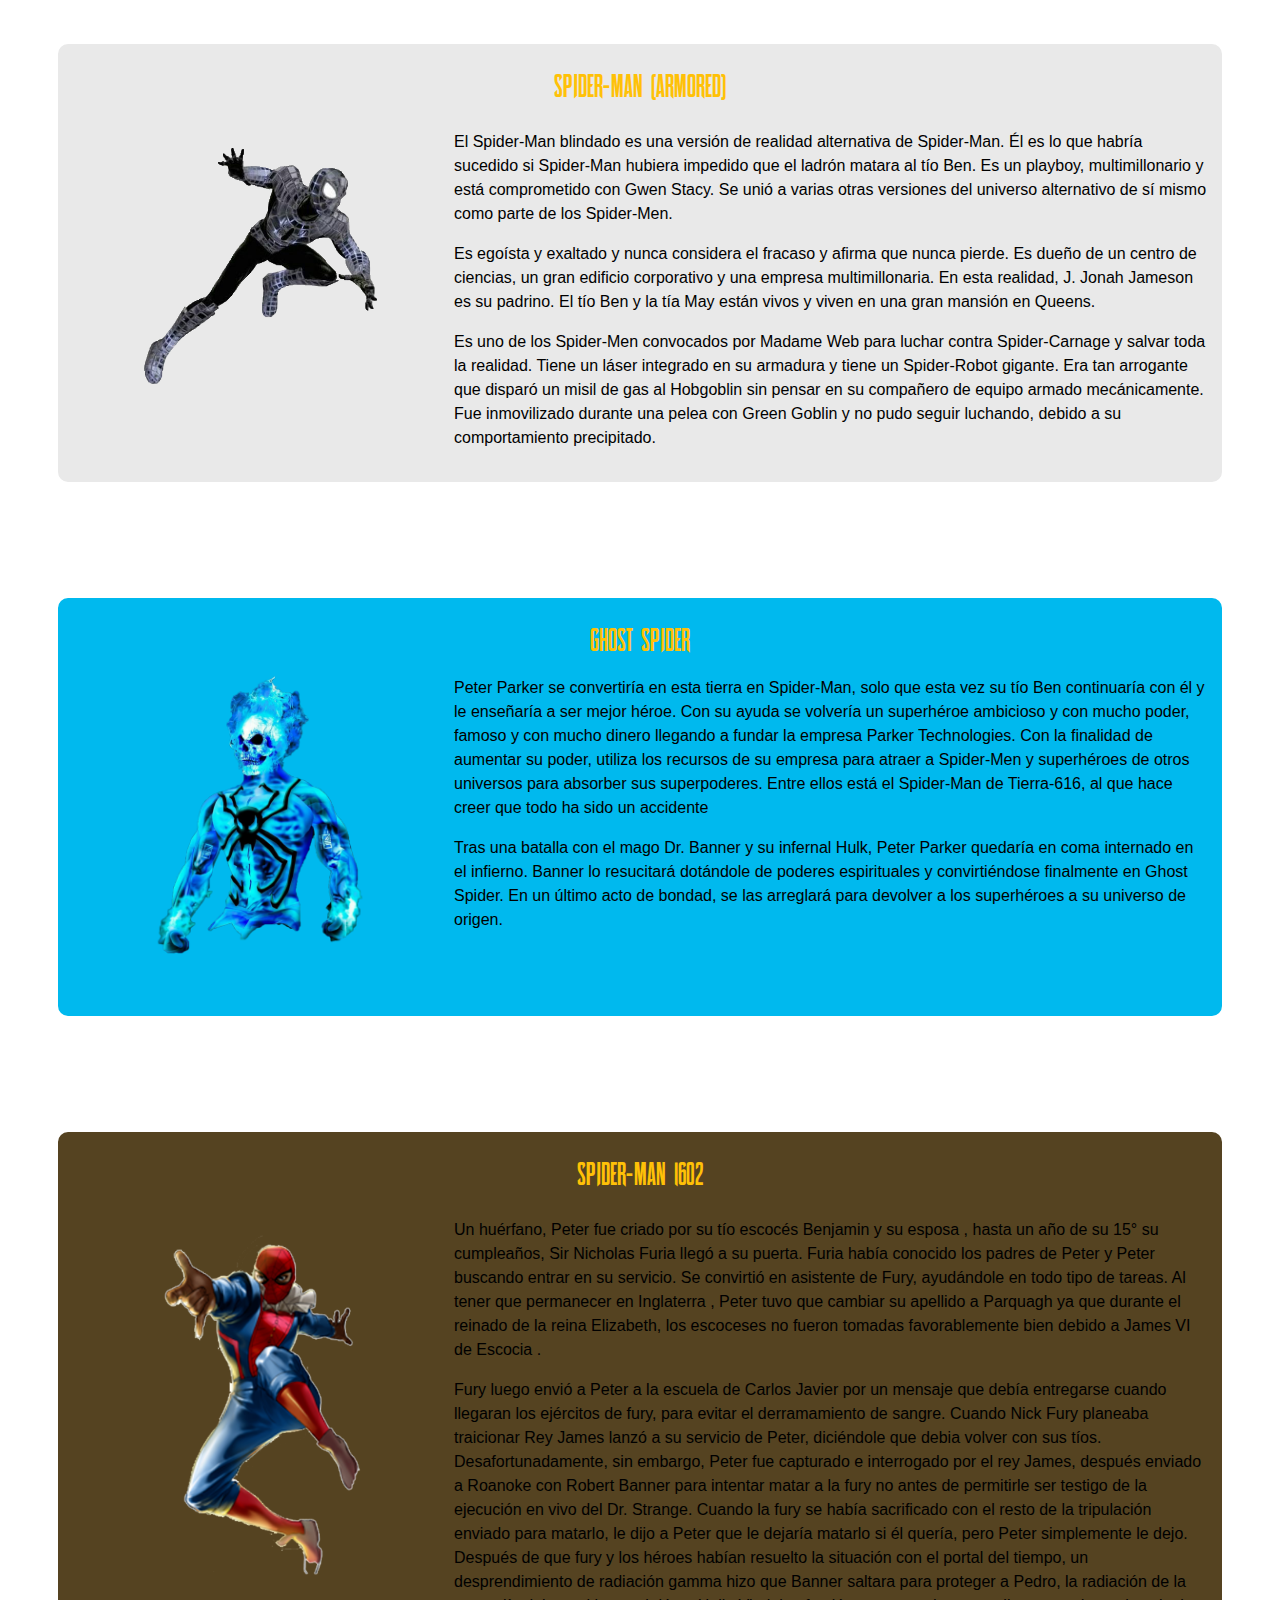
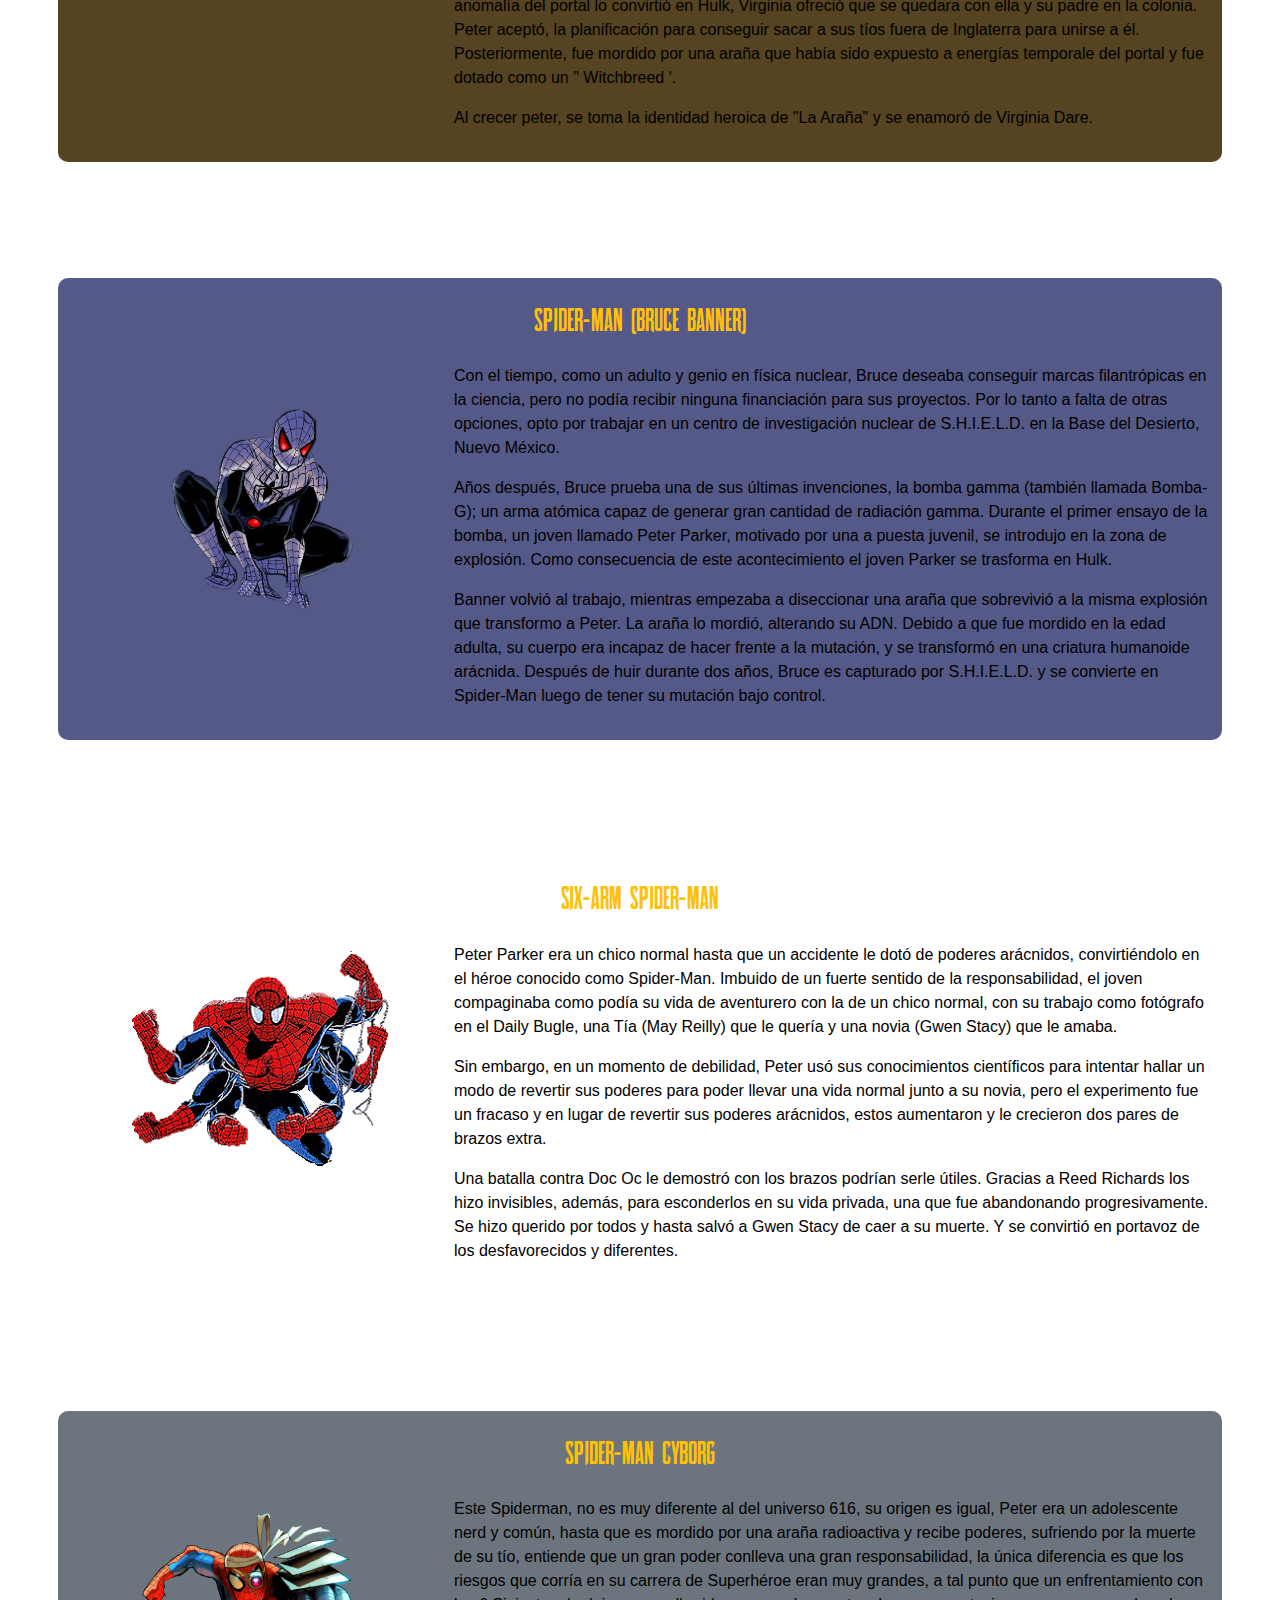
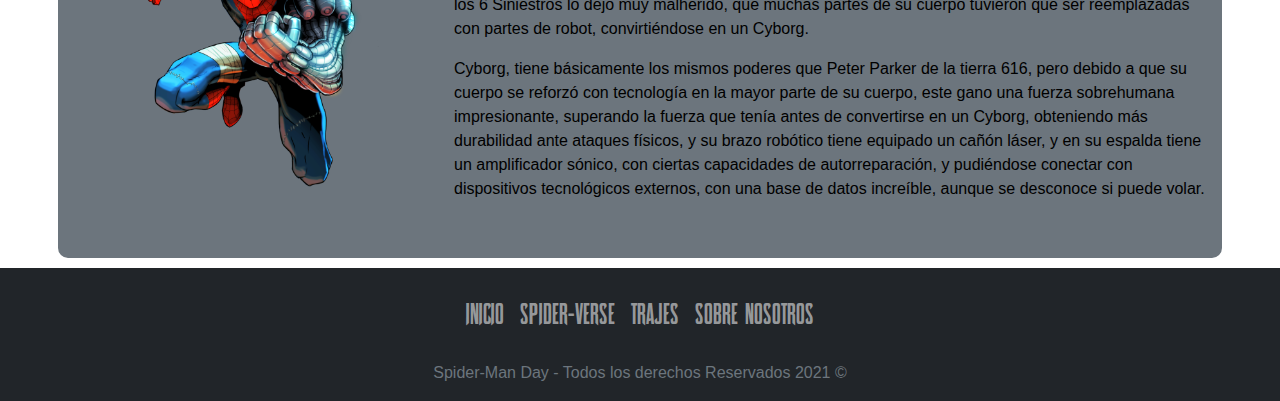
==== commit cdb884e4: "Add files via upload" ====
--- a/spider-Verse.html
+++ b/spider-Verse.html
@@ -33,21 +33,21 @@
                     <li class="nav-item"><a class="nav-link" href="spider-Verse.html">Spider-Verse</a></li>
                     <li class="nav-item"><a class="nav-link" href="trajes.html">Trajes</a></li>
                     <li class="nav-item"><a class="nav-link" href="sobre-nosotros.html">Sobre Nosotros</a></li>
-                    <li class="nav-item"><a class="nav-link" href="login.html">iniciar sesion</a></li>
+                    
                 </ul>
             </div>
         </div>
     </nav>
 
     <main id="spider-verse">
-        <div  class="px-5 pb-5">
+        <div  class="px-5 pt-5">
             <div class="container">
                 <div class="row ">
                     <h1 class="text-center text-white text-shadow">Figuras del Spider-Verse</h1>
                 </div>
             </div>
             <div class="container-fluid rounded pt-2 mt-5">
-                <div class="row bg-primary card-border">
+                <div class="row bg-primary card-border card-t">
                     <div class="col-12">
                         <h2 class="text-center pt-3 text-warning">Spider-Man</h2>
                     </div>
@@ -56,13 +56,11 @@
                     </div>
                     <div class="mas-spiderverse col-md-8 ps-2 pt-2 pb-4">
                         <p>Durante una visita estudiantil hacía a la Facultad de Ciencias Exactas y Naturales de la UBA, patrocinado por el General Techtronics Corporation, Peter fue picado por una araña que había sido expuesta a los experimentos radiactivos que allí se llevaban a cabo. Sin saberlo, dicha araña cayó de su mano, y también mordió a una chica, Cindy Moon en el tobillo antes de que muriera a causa de la radiación. Esto provocó que paulatinamente Parker adquiriera poderes sobrehumanos: la velocidad, fuerza y agilidad proporcionales a las de una araña de su tamaño; un "sentido arácnido" que le avisa de peligros y la habilidad de adherirse y desplazarse por cualquier muro o pared, independientemente de su horizontalidad. Luego se las ingenia para construir un mecanismo que le permite lanzar un viscoso producto químico a manera de telaraña.</p>
-
-                        <p>Una vez preparado se presentó en televisión y tuvo un éxito inmediato. Tras terminar el programa, Peter dejó escapar a un ladrón, pese a que hubiera podido detenerlo con facilidad. Algunos días más tarde al volver a casa encontró que su tío Ben había sido asesinado por un ladrón, que se había refugiado en un almacén abandonado, donde la policía lo había rodeado. Desconsolado adoptó de nuevo la identidad de Spider-Man y lo capturó rápidamente descubriendo que había sido el mismo ladrón que había dejado escapar en los estudios de televisión. Desde ese día decidió luchar contra el crimen bajo la enseñanza que «Un gran poder, conlleva una gran responsabilidad</p>
-                    </div>
-                </div>
-            </div>
-            <div class="container-fluid rounded pt-5 mt-5">
-                <div class="row noir card-border text-white  ">
+                    </div>
+                </div>
+            </div>
+            <div class="container-fluid rounded pt-5 mt-5">
+                <div class="row noir card-border card-t text-white  ">
                     <div class="col-12">
                         <h2 class="text-center pt-4 text-warning">Spider-Man Noir</h2>
                     </div>
@@ -77,7 +75,7 @@
                 </div>
             </div>
             <div class="container-fluid rounded pt-5 mt-5">
-                <div class="row bg-black card-border text-danger ">
+                <div class="row bg-black card-border card-t text-danger ">
                     <div class="col-12">
                         <h2 class="text-center pt-5 p-0 text-warning">Spider-Man (Miles Morales)</h2>
                     </div>
@@ -92,7 +90,7 @@
                 </div>
             </div>
             <div class="container-fluid rounded pt-5 mt-5">
-                <div class="row spider-2099 card-border text-black">
+                <div class="row spider-2099 card-border card-t text-black">
                     <div class="col-12">
                         <h2 class="text-center pt-4 text-warning">Spider-Man 2099</h2>
                     </div>
@@ -108,7 +106,7 @@
                 </div>
             </div>
             <div class="container-fluid rounded pt-5 mt-5">
-                <div class="row gwen card-border text-dark ">
+                <div class="row gwen card-border card-t text-dark ">
                     <div class="col-12">
                         <h2 class="text-center pt-3 text-warning">Spider-Gwen</h2>
                     </div>
@@ -123,7 +121,7 @@
                 </div>
             </div>
             <div class="container-fluid rounded pt-5 mt-5">
-                <div class="row bg-danger ham card-border">
+                <div class="row bg-danger ham card-border card-t">
                     <div class="col-12">
                         <h2 class="text-center pt-4 text-warning">Spider-Ham</h2>
                     </div>
@@ -137,7 +135,7 @@
                 </div>
             </div>
             <div class="container-fluid rounded pt-5 mt-5">
-                <div class="row escarlata card-border text-danger ">
+                <div class="row escarlata card-border card-t text-danger ">
                     <div class="col-12">
                         <h2 class="text-center pt-4 pb-0 mb-0 text-warning">Spider-Man (Ben Reilly)</h2>
                     </div>
@@ -152,7 +150,7 @@
                 </div>
             </div>
             <div class="container-fluid rounded pt-5 mt-5">
-                <div class="row cosmico card-border text-dark ">
+                <div class="row cosmico card-border card-t text-dark ">
                     <div class="col-12">
                         <h2 class="text-center pt-4 text-warning">Spider-Man Cosmico</h2>
                     </div>
@@ -167,7 +165,7 @@
                 </div>
             </div>
             <div class="container-fluid rounded pt-5 mt-5">
-                <div class="row bg-danger card-border text-dark ">
+                <div class="row bg-danger card-border card-t text-dark ">
                     <div class="col-12">
                         <h2 class="text-center pt-4 pb-4 text-warning">Spider-Girl (May Parker)</h2>
                     </div>
@@ -182,7 +180,7 @@
                 </div>
             </div>
             <div class="container-fluid rounded pt-5 mt-5">
-                <div class="row scarlet card-border text-dark ">
+                <div class="row scarlet card-border card-t text-dark ">
                     <div class="col-12">
                         <h2 class="text-center pt-4 text-warning">Scarlet Spider (Kaine Parker)</h2>
                     </div>
@@ -197,7 +195,7 @@
                 </div>
             </div>
             <div class="container-fluid rounded pt-5 mt-5">
-                <div class="row cosmico bg-dark card-border text-warning ">
+                <div class="row cosmico bg-dark card-border card-t text-warning ">
                     <div class="col-12">
                         <h2 class="text-center pt-4 text-warning">Spider-Woman (Jessica Drew)</h2>
                     </div>
@@ -212,7 +210,7 @@
                 </div>
             </div>
             <div class="container-fluid rounded pt-5 mt-5">
-                <div class="row zombie card-border text-dark ">
+                <div class="row zombie card-border card-t text-dark ">
                     <div class="col-12">
                         <h2 class="text-center pt-4 text-warning">Spider-Man Zombie</h2>
                     </div>
@@ -227,7 +225,7 @@
                 </div>
             </div>
             <div class="container-fluid rounded pt-5 mt-5">
-                <div class="row silk card-border text-dark ">
+                <div class="row silk card-border card-t text-dark ">
                     <div class="col-12">
                         <h2 class="text-center pt-4 text-warning">Silk (Cindy Moon)</h2>
                     </div>
@@ -242,7 +240,7 @@
                 </div>     
             </div>
             <div class="container-fluid rounded pt-5 mt-5">
-                <div class="row superior card-border text-dark ">
+                <div class="row superior card-border card-t text-dark ">
                     <div class="col-12">
                         <h2 class="text-center pt-4 text-warning">Superior Spider-Man (Otto Octavius)</h2>
                     </div>
@@ -257,7 +255,7 @@
                 </div>
             </div>
             <div class="container-fluid rounded pt-5 mt-5">
-                <div class="row asesino card-border text-white ">
+                <div class="row asesino card-border card-t text-white ">
                     <div class="col-12">
                         <h2 class="text-center pt-4 text-warning">Spider-Man Asesino</h2>
                     </div>
@@ -273,7 +271,7 @@
                 </div>
             </div>
             <div class="container-fluid rounded pt-5 mt-5">
-                <div class="row bg-black card-border text-white ">
+                <div class="row bg-black card-border card-t text-white ">
                     <div class="col-12">
                         <h2 class="text-center pt-4 text-warning">Punk-Rock Spider-Man (Hobart Brown)</h2>
                     </div>
@@ -288,7 +286,7 @@
                 </div>
             </div>
             <div class="container-fluid rounded pt-5 mt-5">
-                <div class="row lady card-border text-white ">
+                <div class="row lady card-border card-t text-white ">
                     <div class="col-12">
                         <h2 class="text-center pt-4 text-warning">Steam-Punk Lady Spider</h2>
                     </div>
@@ -303,7 +301,7 @@
                 </div>
             </div>
             <div class="container-fluid rounded pt-5 mt-5">
-                <div class="row peny card-border text-black ">
+                <div class="row peny card-border card-t text-black ">
                     <div class="col-12">
                         <h2 class="text-center pt-4 text-warning">SP//dr (Peni Parker)</h2>
                     </div>
@@ -318,7 +316,7 @@
                 </div>
             </div>
             <div class="container-fluid rounded pt-5 mt-5">
-                <div class="row uk card-border text-white ">
+                <div class="row uk card-border card-t text-white ">
                     <div class="col-12">
                         <h2 class="text-center pt-4 text-warning">Spider-UK (Brian Braddock)</h2>
                     </div>
@@ -333,7 +331,7 @@
                 </div>
             </div>
             <div class="container-fluid rounded pt-5 mt-5">
-                <div class="row armadura card-border text-black ">
+                <div class="row armadura card-border card-t text-black ">
                     <div class="col-12">
                         <h2 class="text-center pt-4 text-warning">Spider-Man (Armored) </h2>
                     </div>
@@ -348,7 +346,7 @@
                 </div>
             </div>
             <div class="container-fluid rounded pt-5 mt-5">
-                <div class="row ghost card-border text-black ">
+                <div class="row ghost card-border card-t text-black ">
                     <div class="col-12">
                         <h2 class="text-center pt-4 text-warning">Ghost Spider </h2>
                     </div>
@@ -362,7 +360,7 @@
                 </div>
             </div>
             <div class="container-fluid rounded pt-5 mt-5">
-                <div class="row spider-1602 card-border text-black ">
+                <div class="row spider-1602 card-border card-t text-black ">
                     <div class="col-12">
                         <h2 class="text-center pt-4 text-warning">Spider-Man 1602</h2>
                     </div>
@@ -377,7 +375,7 @@
                 </div>
             </div>
             <div class="container-fluid rounded pt-5 mt-5">
-                <div class="row banner card-border text-black ">
+                <div class="row banner card-border card-t text-black ">
                     <div class="col-12">
                         <h2 class="text-center pt-4 text-warning">Spider-Man (Bruce Banner) </h2>
                     </div>
@@ -392,7 +390,7 @@
                 </div>
             </div>
             <div class="container-fluid rounded pt-5 mt-5">
-                <div class="row bg-white card-border text-black ">
+                <div class="row bg-white card-border card-t text-black ">
                     <div class="col-12">
                         <h2 class="text-center pt-4 text-warning">Six-arm Spider-man </h2>
                     </div>
@@ -407,7 +405,7 @@
                 </div>
             </div>
             <div class="container-fluid rounded pt-5 mt-5">
-                <div class="row bg-secondary card-border text-black ">
+                <div class="row bg-secondary card-border card-t text-black ">
                     <div class="col-12">
                         <h2 class="text-center pt-4 text-warning">Spider-Man Cyborg</h2>
                     </div>
@@ -432,7 +430,7 @@
                         <li class="nav-item"><a class="nav-link" href="spider-Verse.html">Spider-Verse</a></li>
                         <li class="nav-item"><a class="nav-link" href="trajes.html">Trajes</a></li>
                         <li class="nav-item"><a class="nav-link" href="sobre-nosotros.html">Sobre Nosotros</a></li>
-                        <li class="nav-item"><a class="nav-link" href="login.html">iniciar sesion</a></li>
+                        
                     </ul>
                 </div>
             </div>
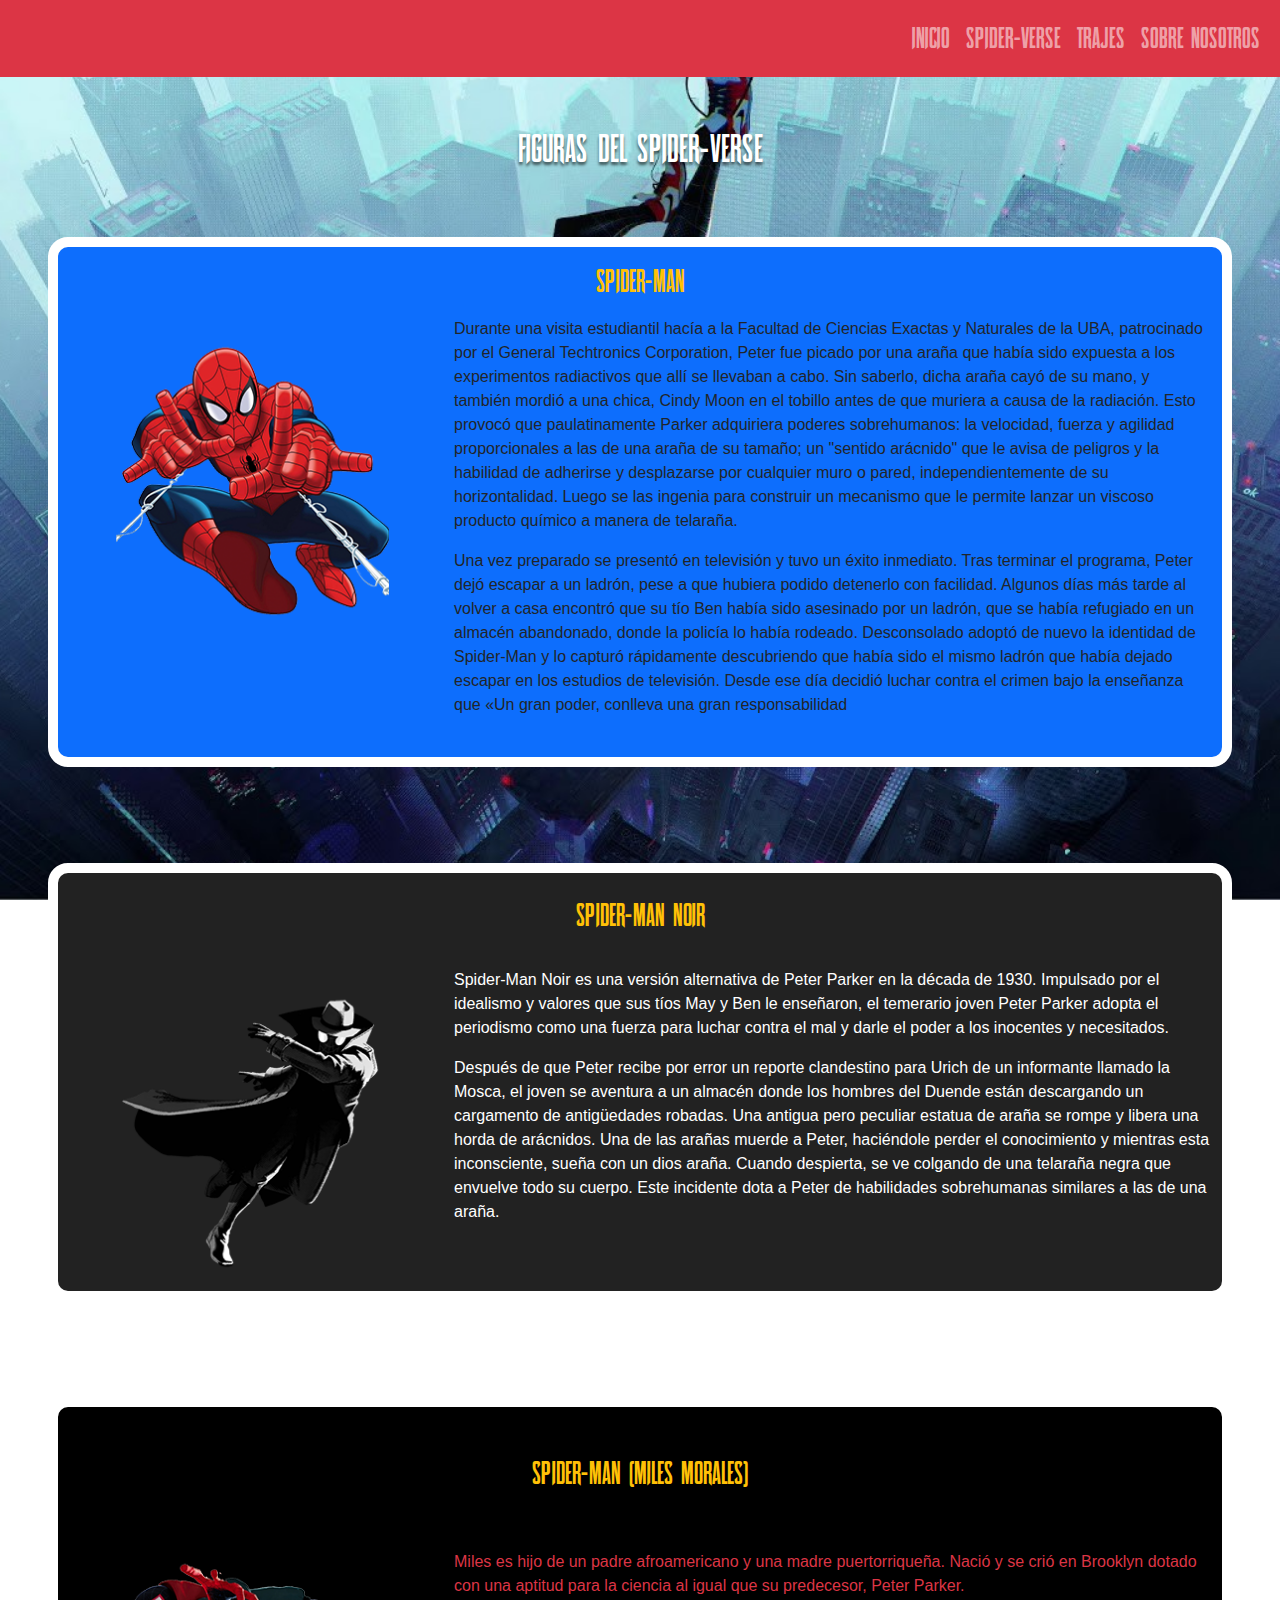
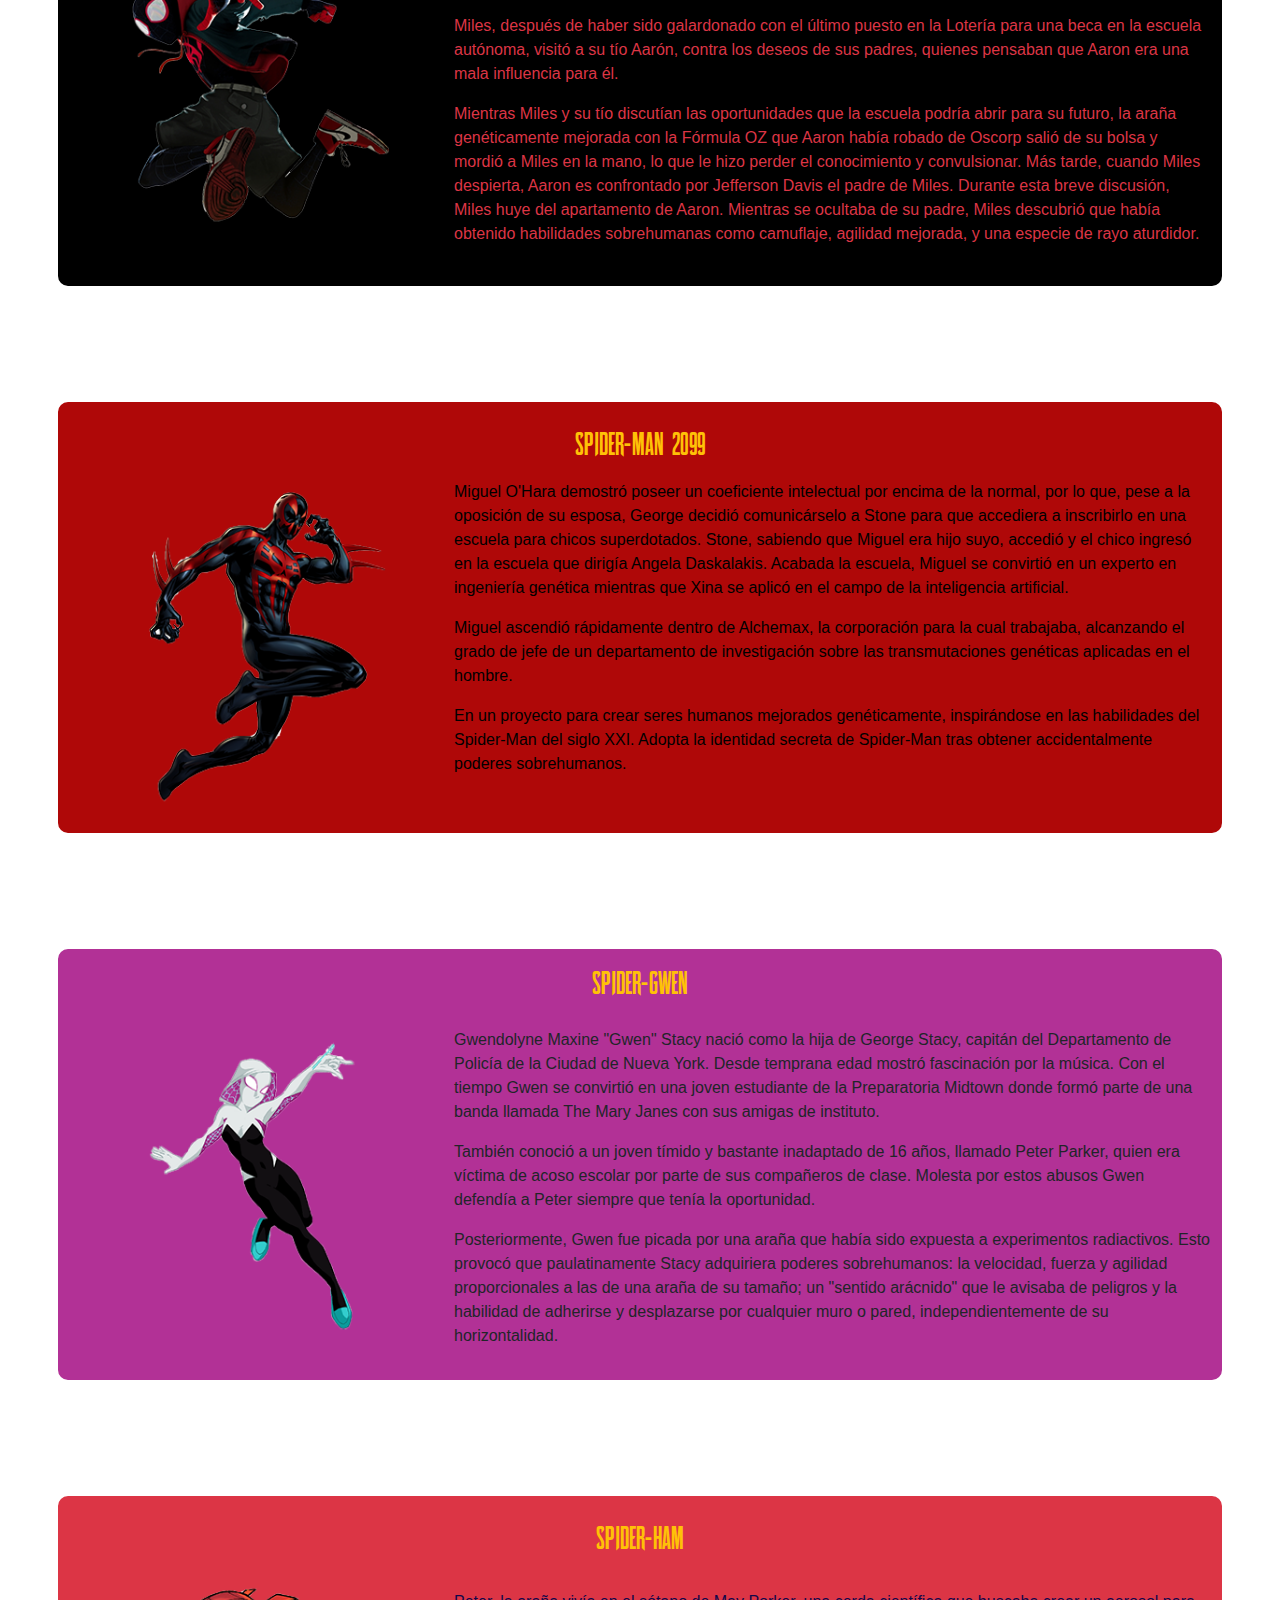
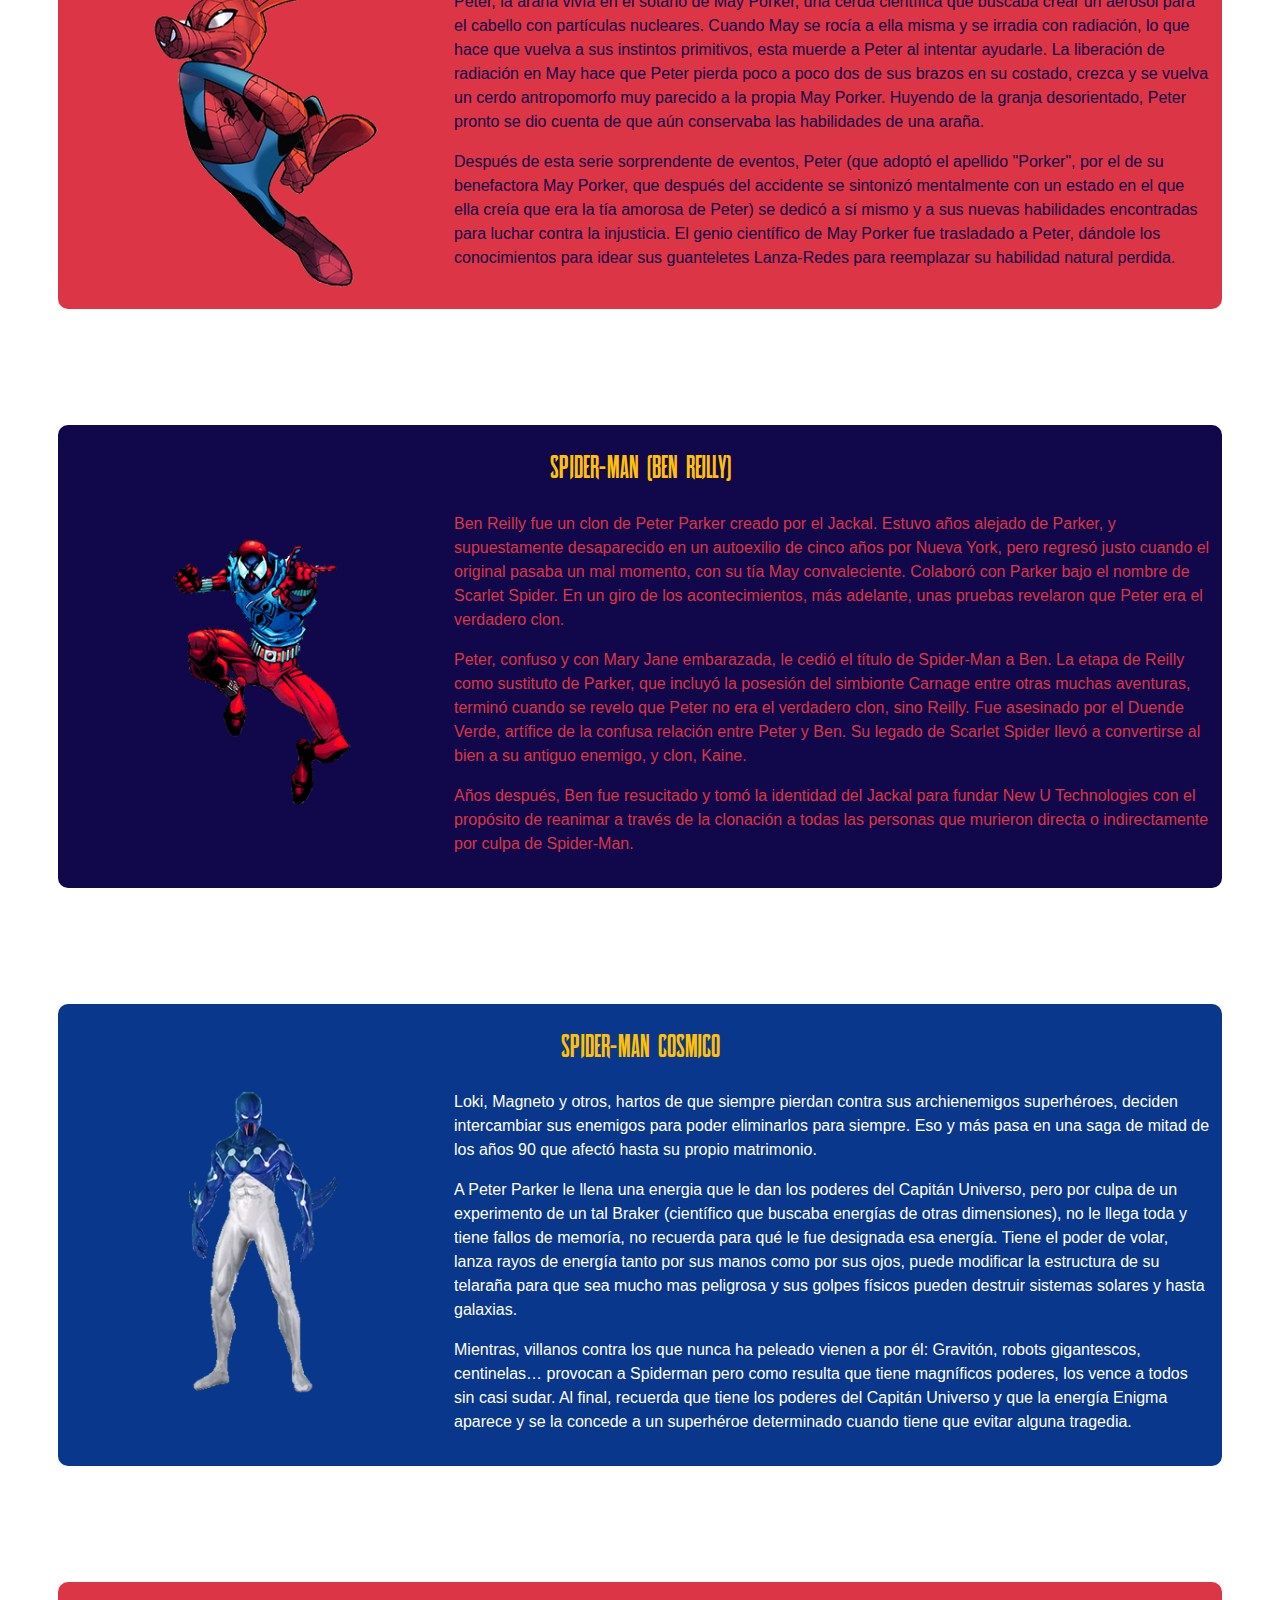
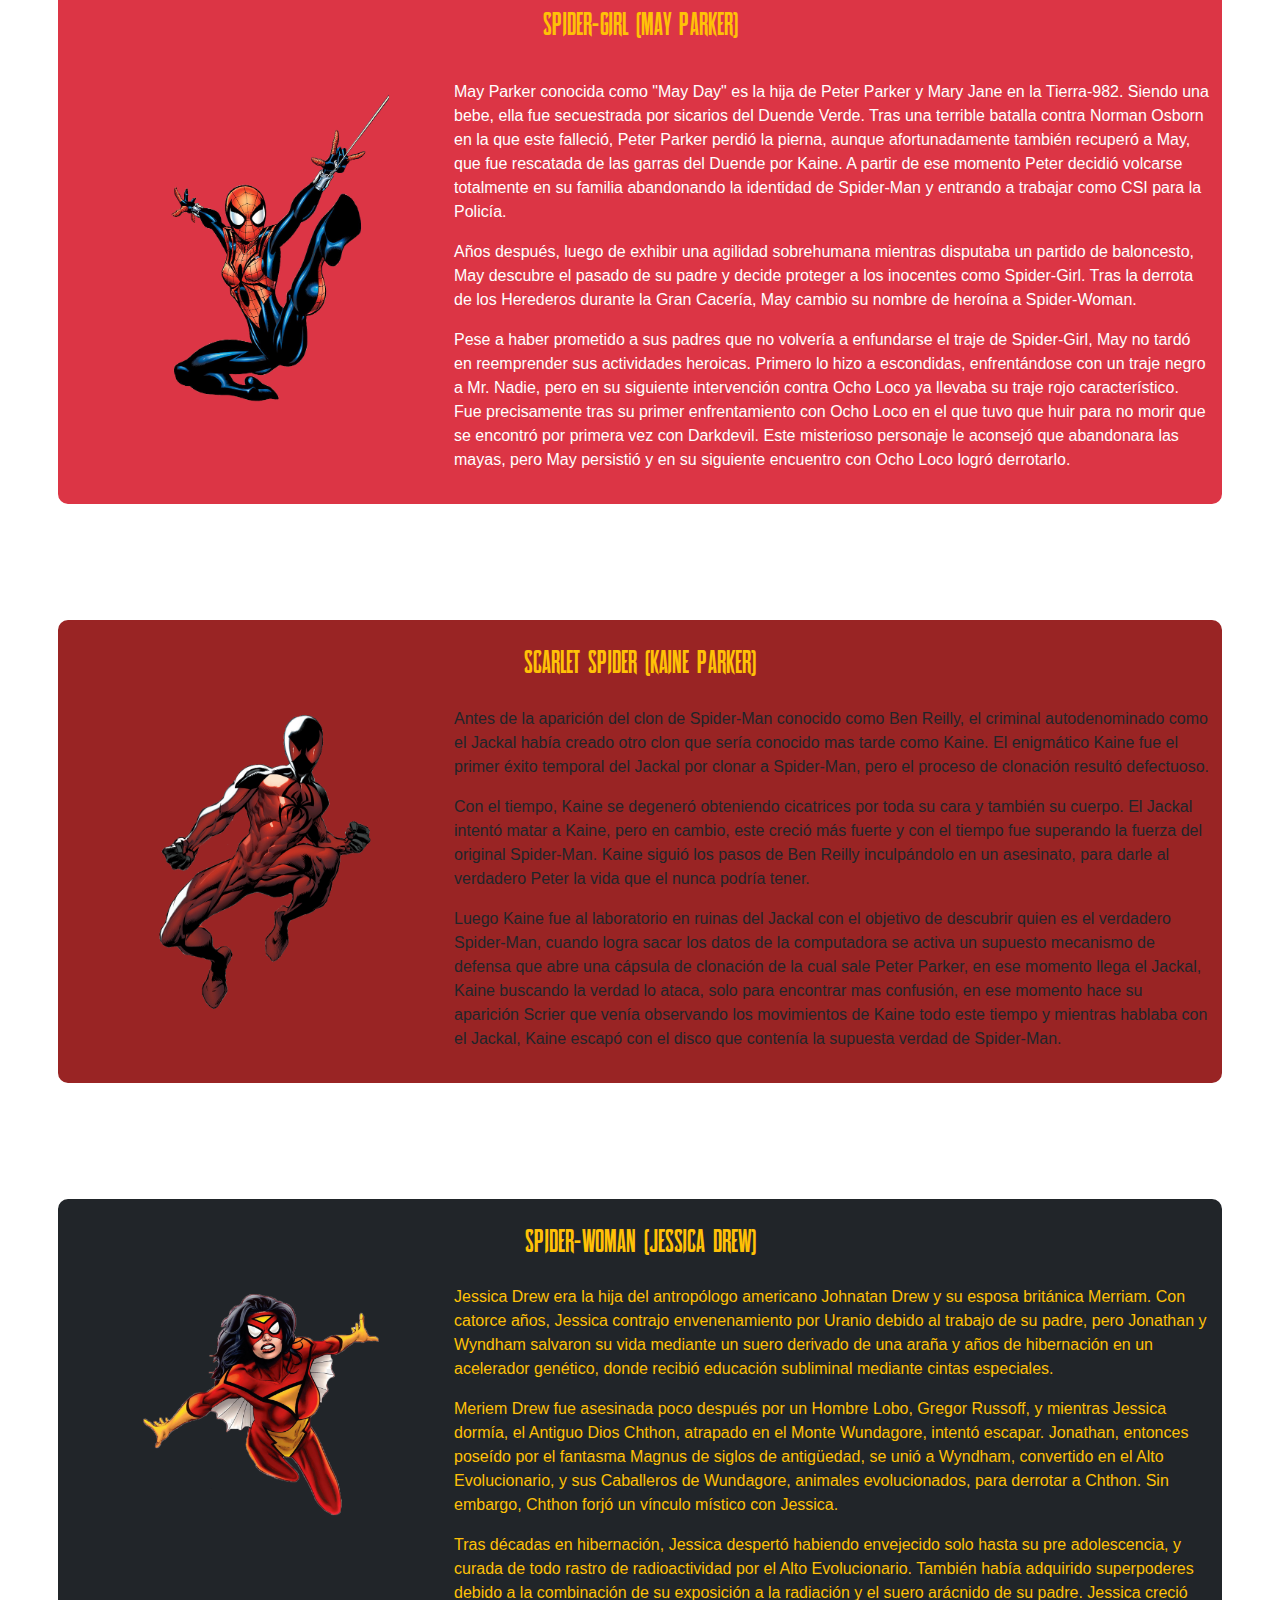
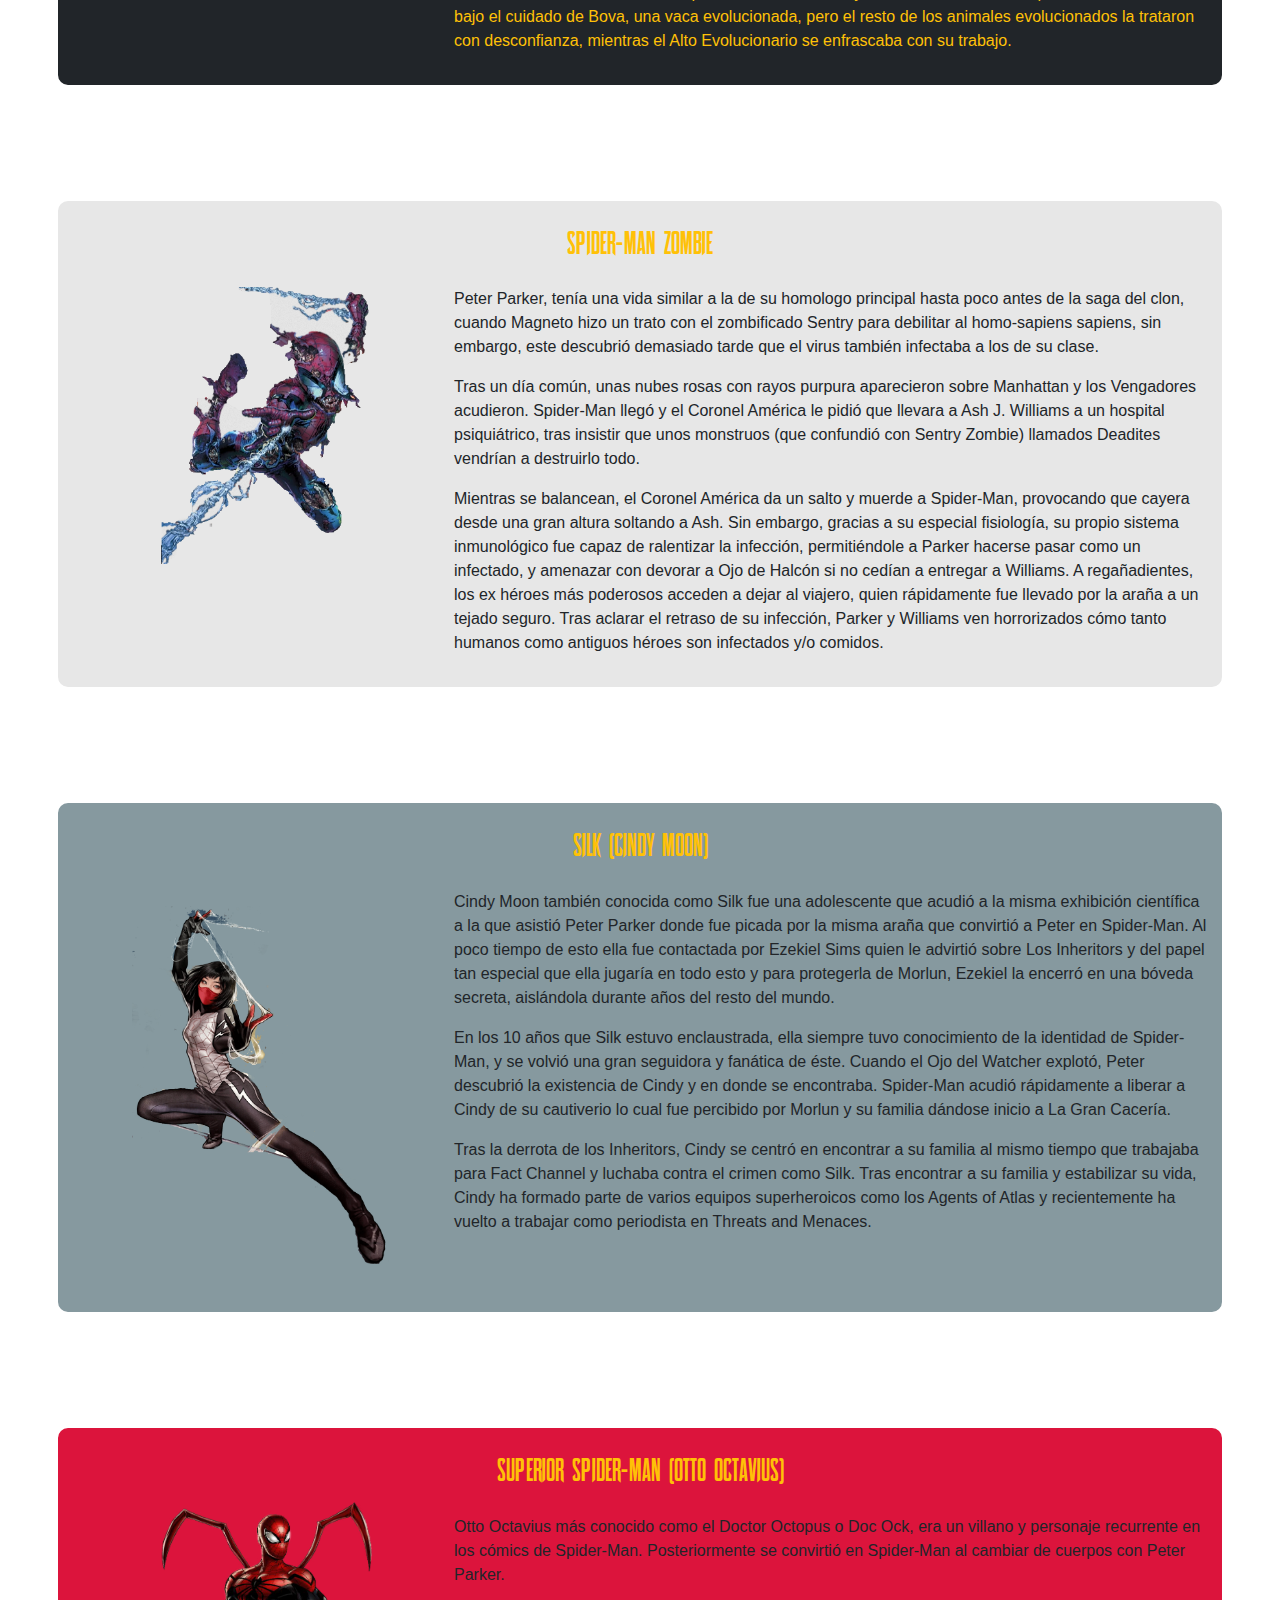
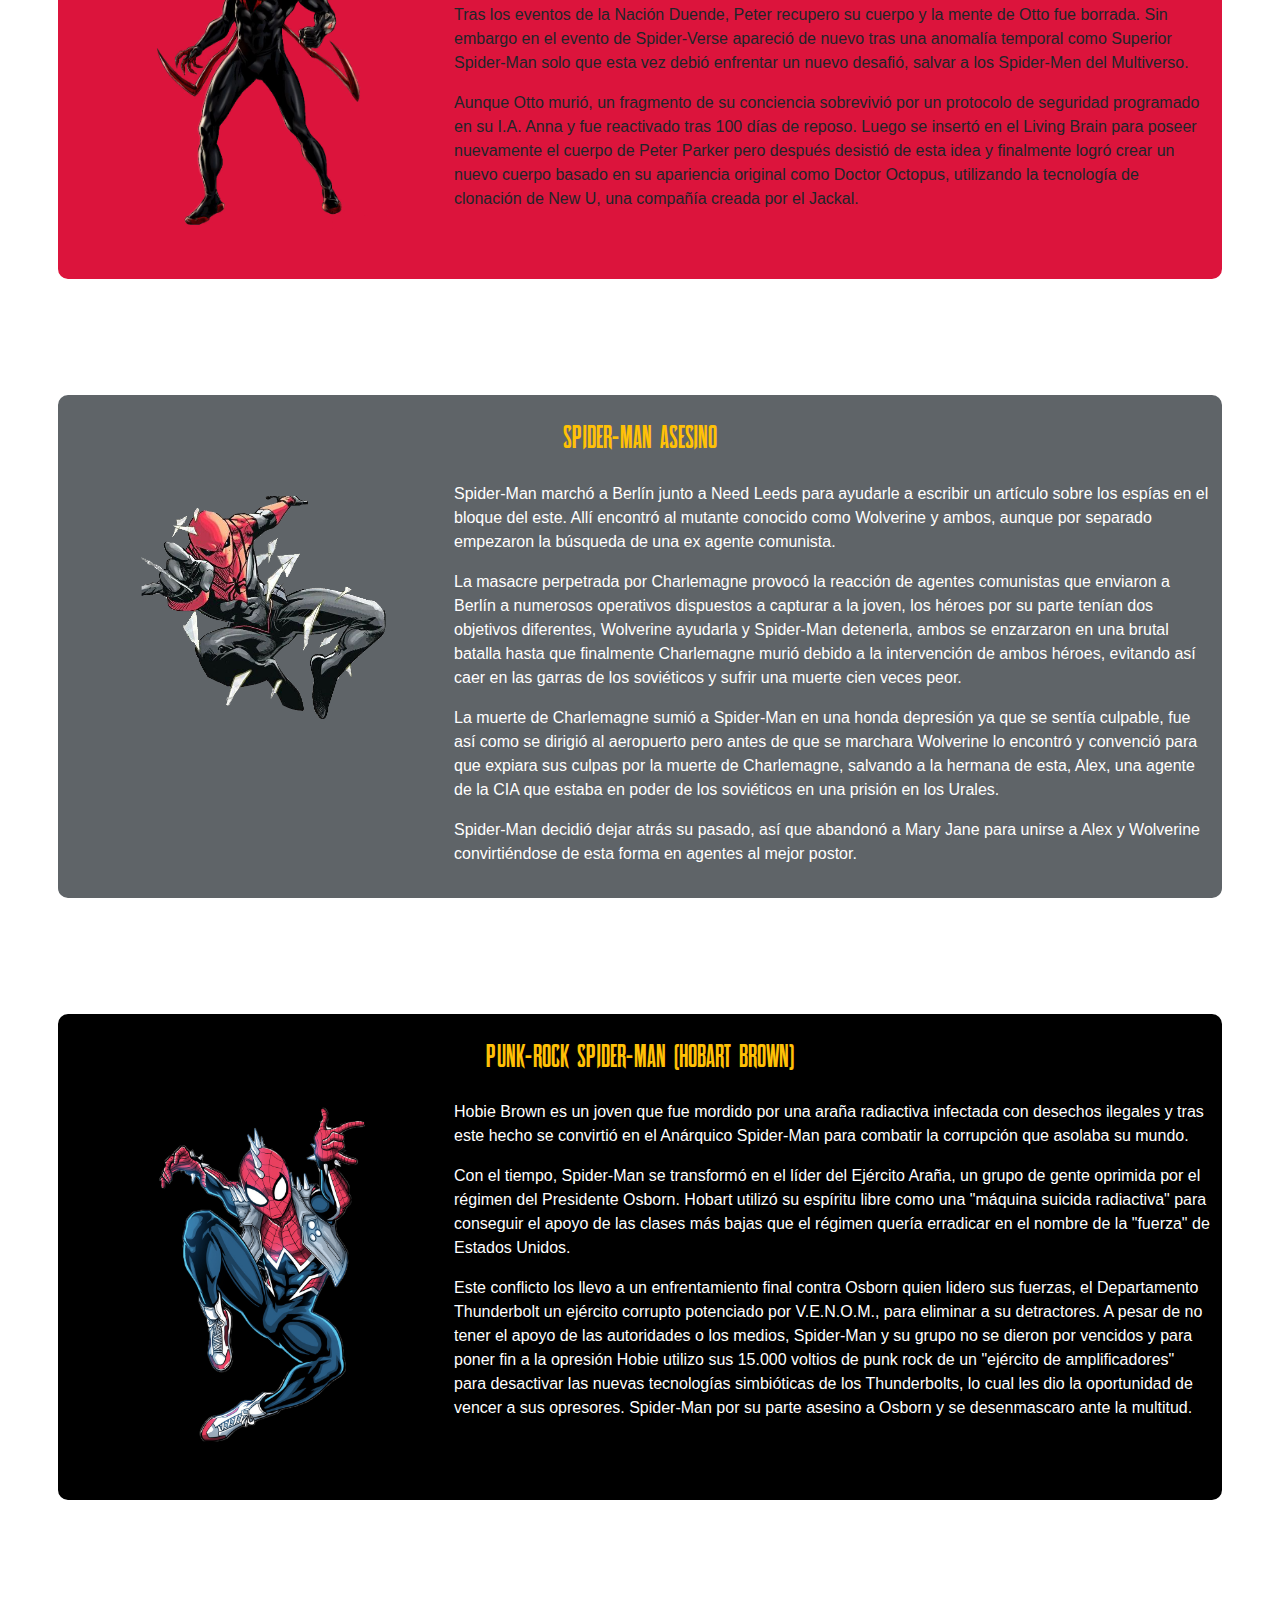
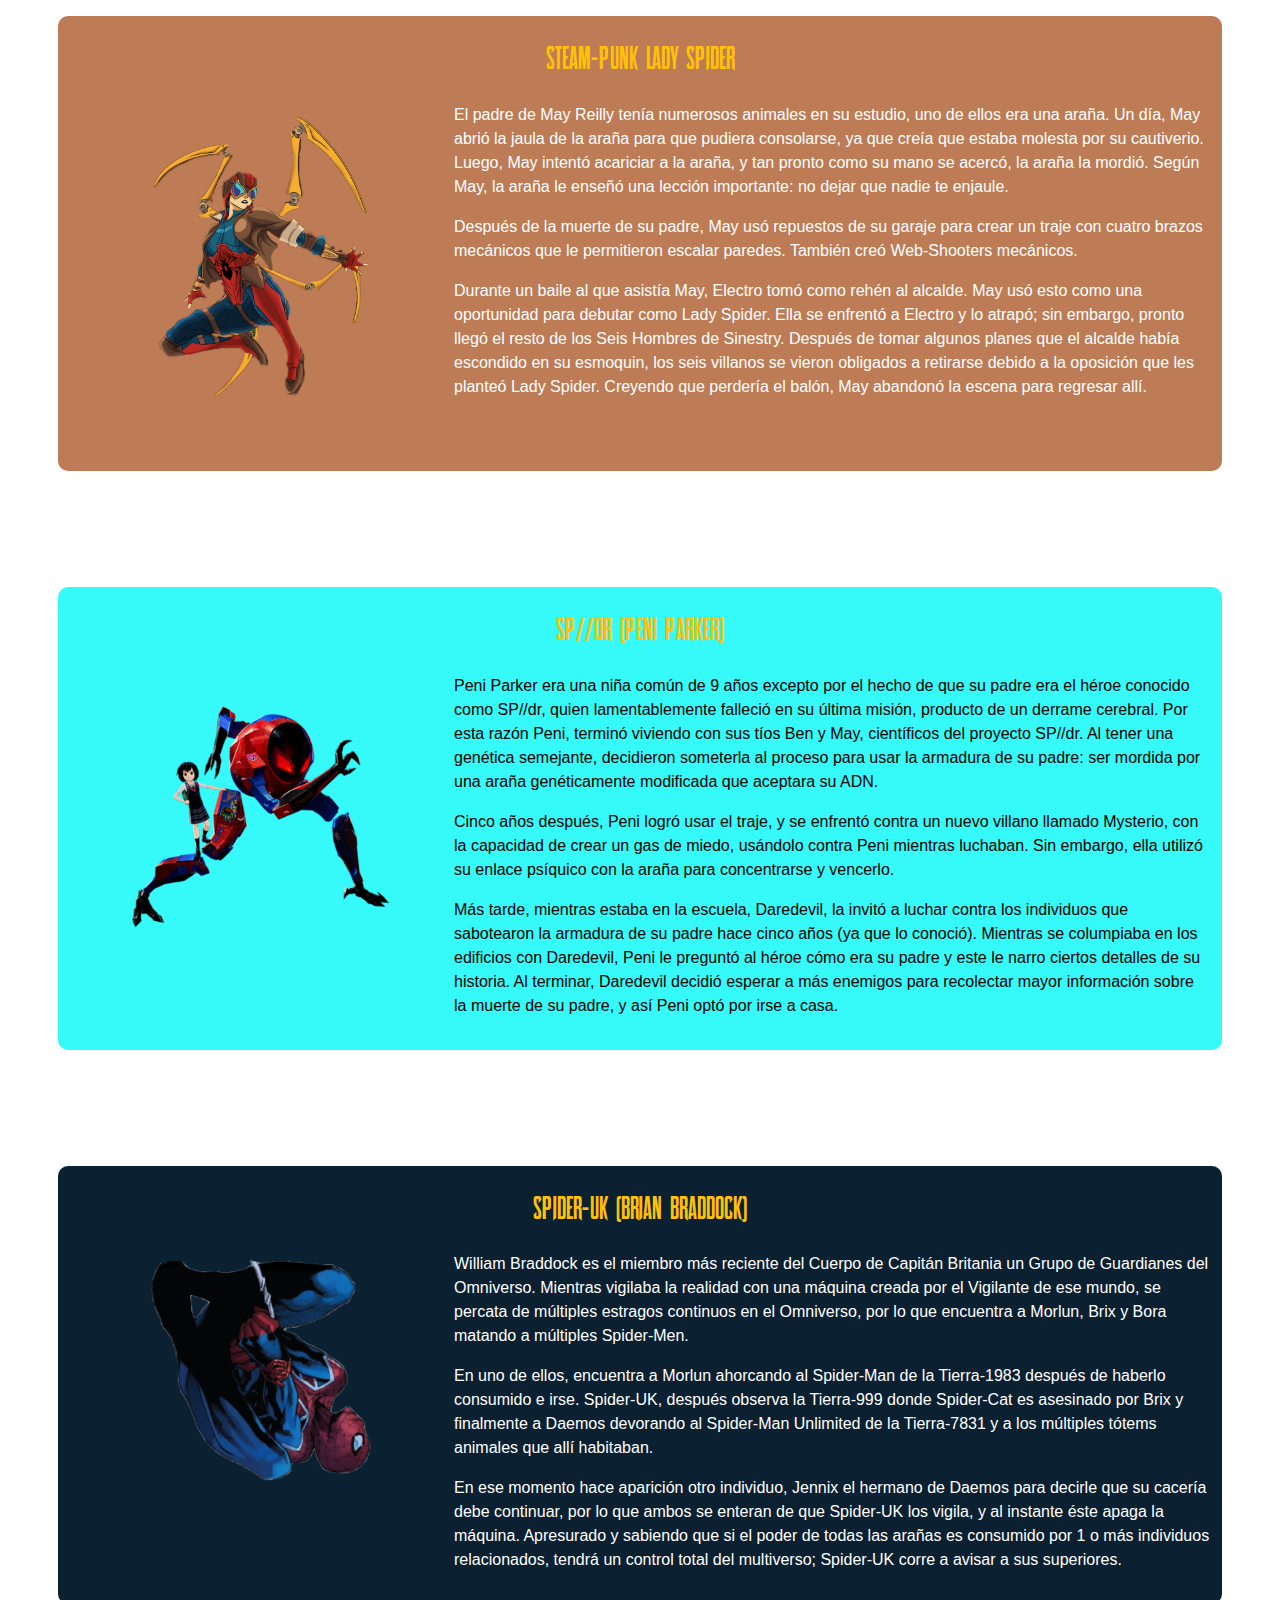
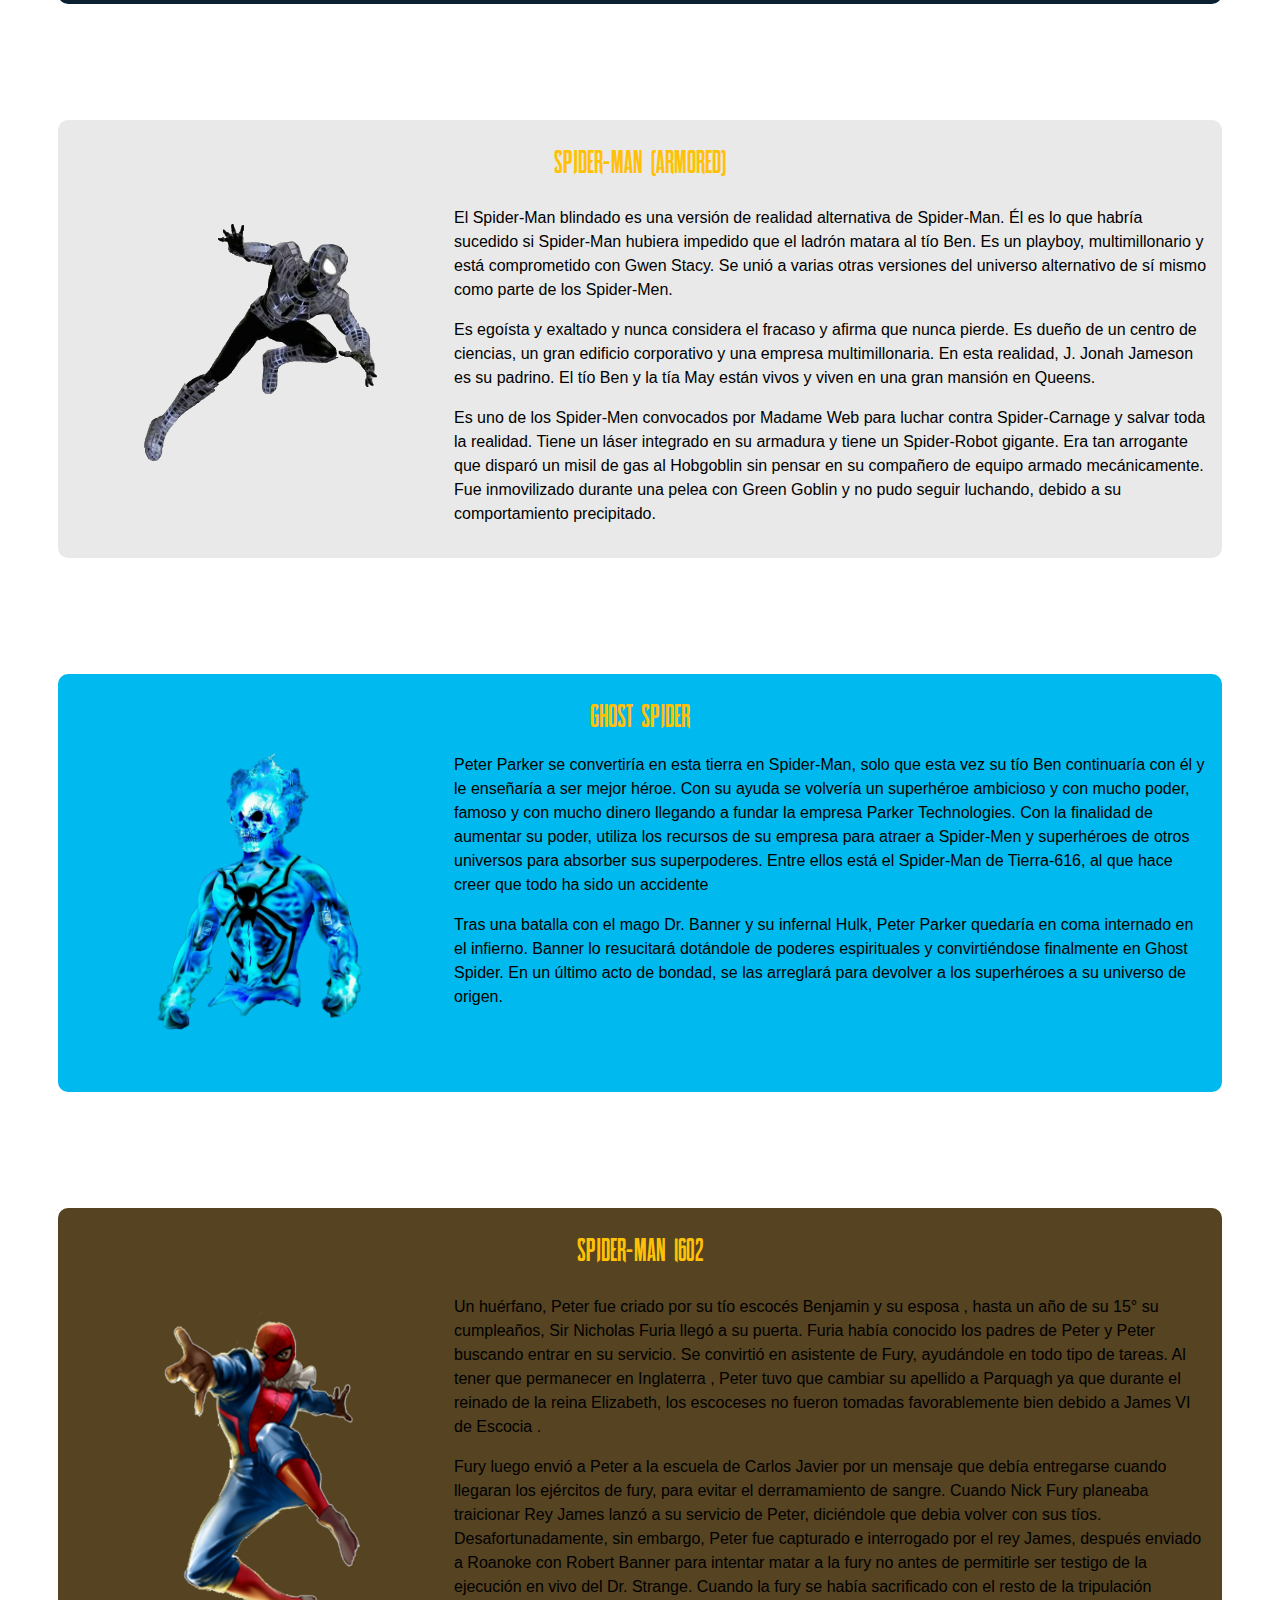
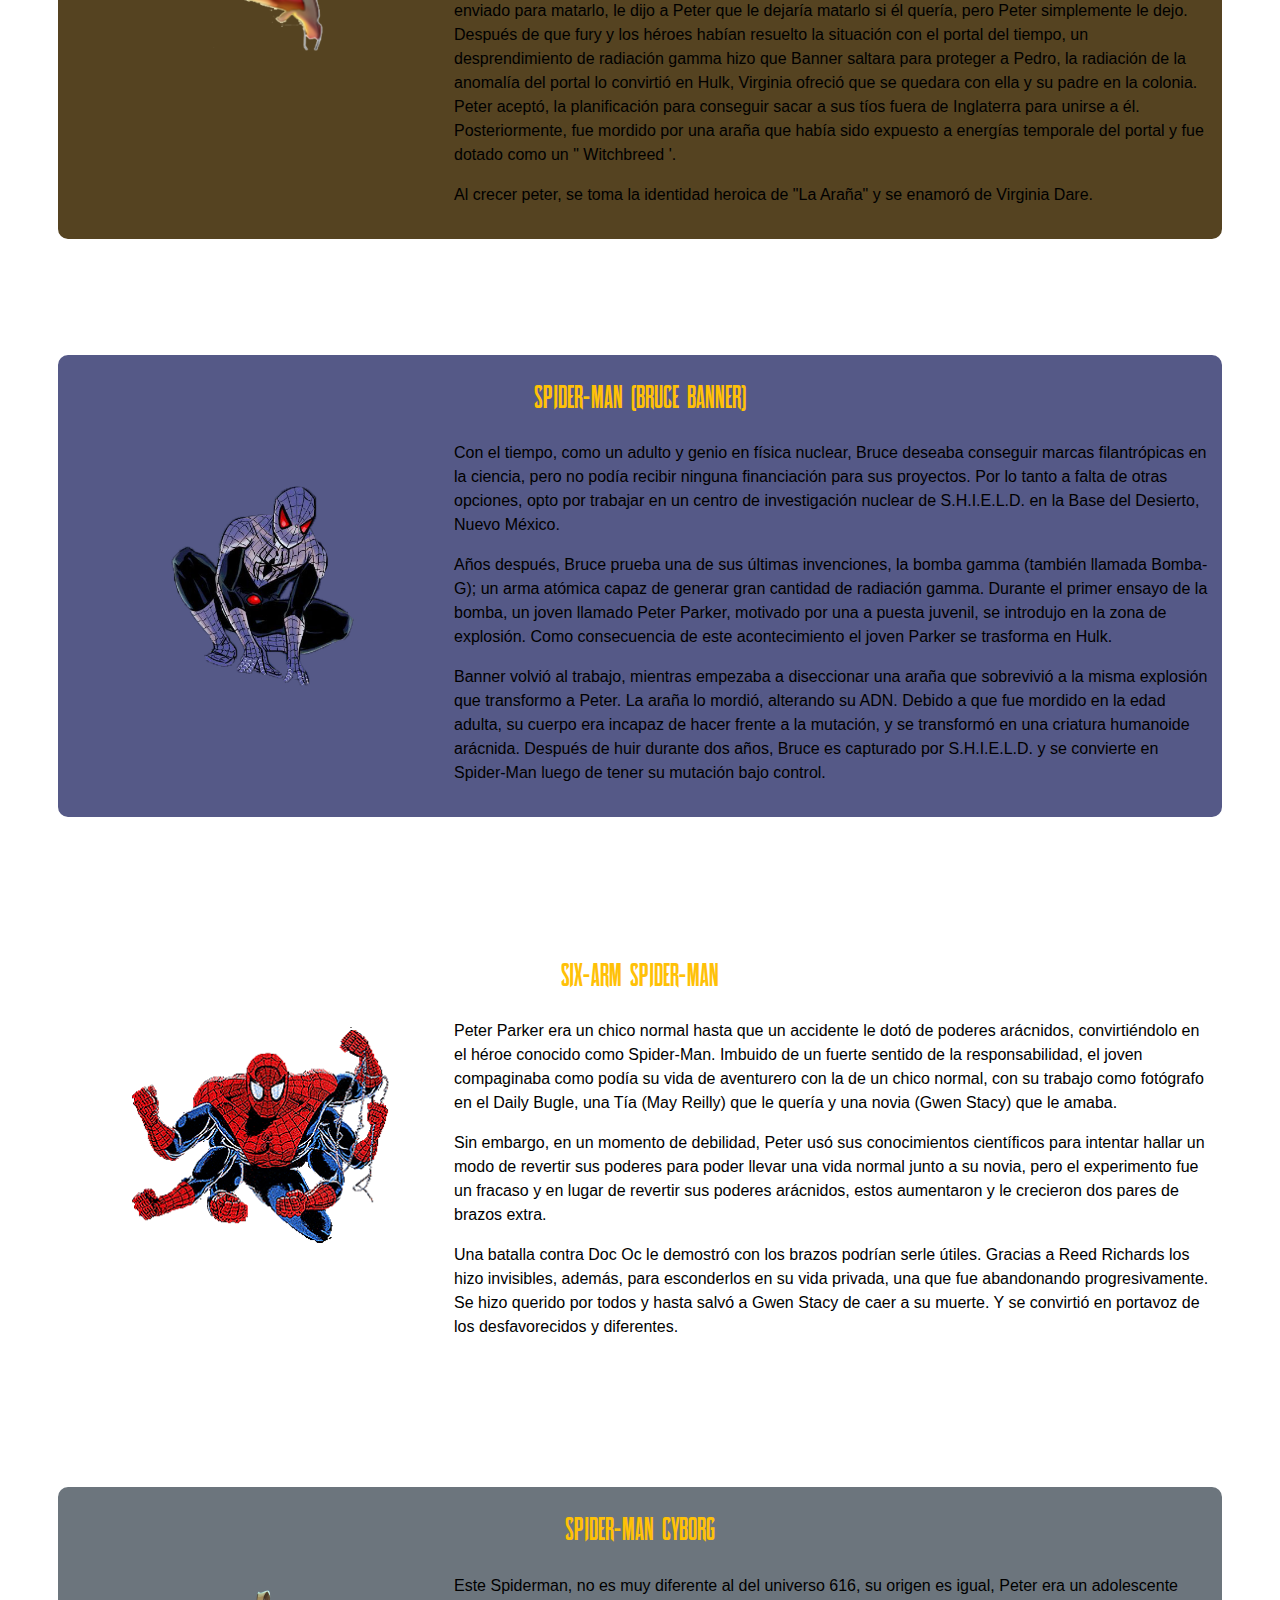
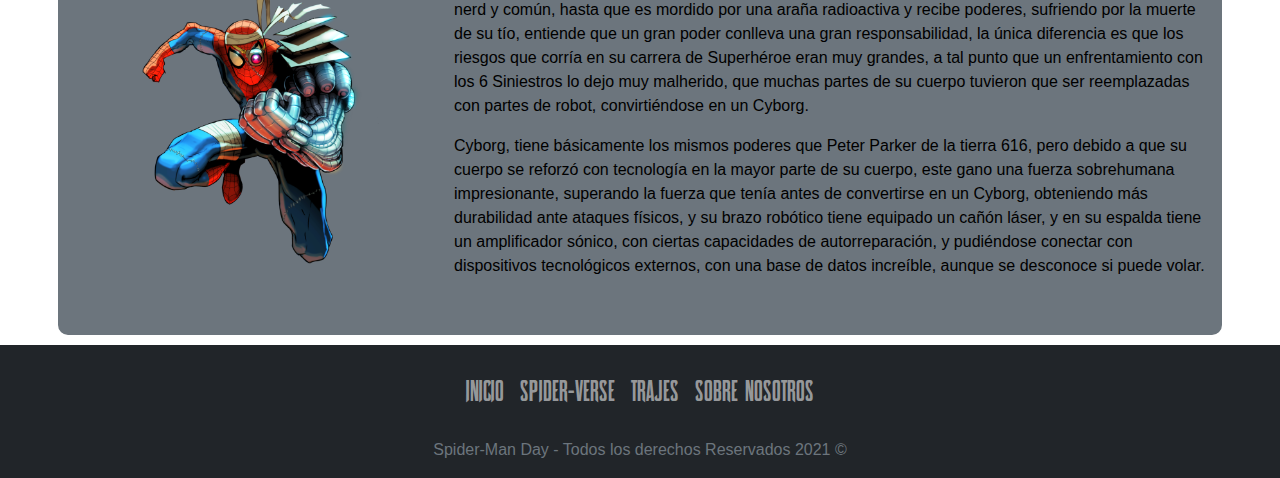
==== commit d2d375ff: "Add files via upload" ====
--- a/spider-Verse.html
+++ b/spider-Verse.html
@@ -56,6 +56,7 @@
                     </div>
                     <div class="mas-spiderverse col-md-8 ps-2 pt-2 pb-4">
                         <p>Durante una visita estudiantil hacía a la Facultad de Ciencias Exactas y Naturales de la UBA, patrocinado por el General Techtronics Corporation, Peter fue picado por una araña que había sido expuesta a los experimentos radiactivos que allí se llevaban a cabo. Sin saberlo, dicha araña cayó de su mano, y también mordió a una chica, Cindy Moon en el tobillo antes de que muriera a causa de la radiación. Esto provocó que paulatinamente Parker adquiriera poderes sobrehumanos: la velocidad, fuerza y agilidad proporcionales a las de una araña de su tamaño; un "sentido arácnido" que le avisa de peligros y la habilidad de adherirse y desplazarse por cualquier muro o pared, independientemente de su horizontalidad. Luego se las ingenia para construir un mecanismo que le permite lanzar un viscoso producto químico a manera de telaraña.</p>
+   <p>Una vez preparado se presentó en televisión y tuvo un éxito inmediato. Tras terminar el programa, Peter dejó escapar a un ladrón, pese a que hubiera podido detenerlo con facilidad. Algunos días más tarde al volver a casa encontró que su tío Ben había sido asesinado por un ladrón, que se había refugiado en un almacén abandonado, donde la policía lo había rodeado. Desconsolado adoptó de nuevo la identidad de Spider-Man y lo capturó rápidamente descubriendo que había sido el mismo ladrón que había dejado escapar en los estudios de televisión. Desde ese día decidió luchar contra el crimen bajo la enseñanza que «Un gran poder, conlleva una gran responsabilidad</p>
                     </div>
                 </div>
             </div>
--- a/css/main.css
+++ b/css/main.css
@@ -216,7 +216,7 @@
 
 #sobre-nosotros {
     background-image: url(../img/bg-08.jpg);
-    height: 100%;
+    height: 100vh;
     background-attachment: fixed;
     background-position: center;
     background-size: cover;
